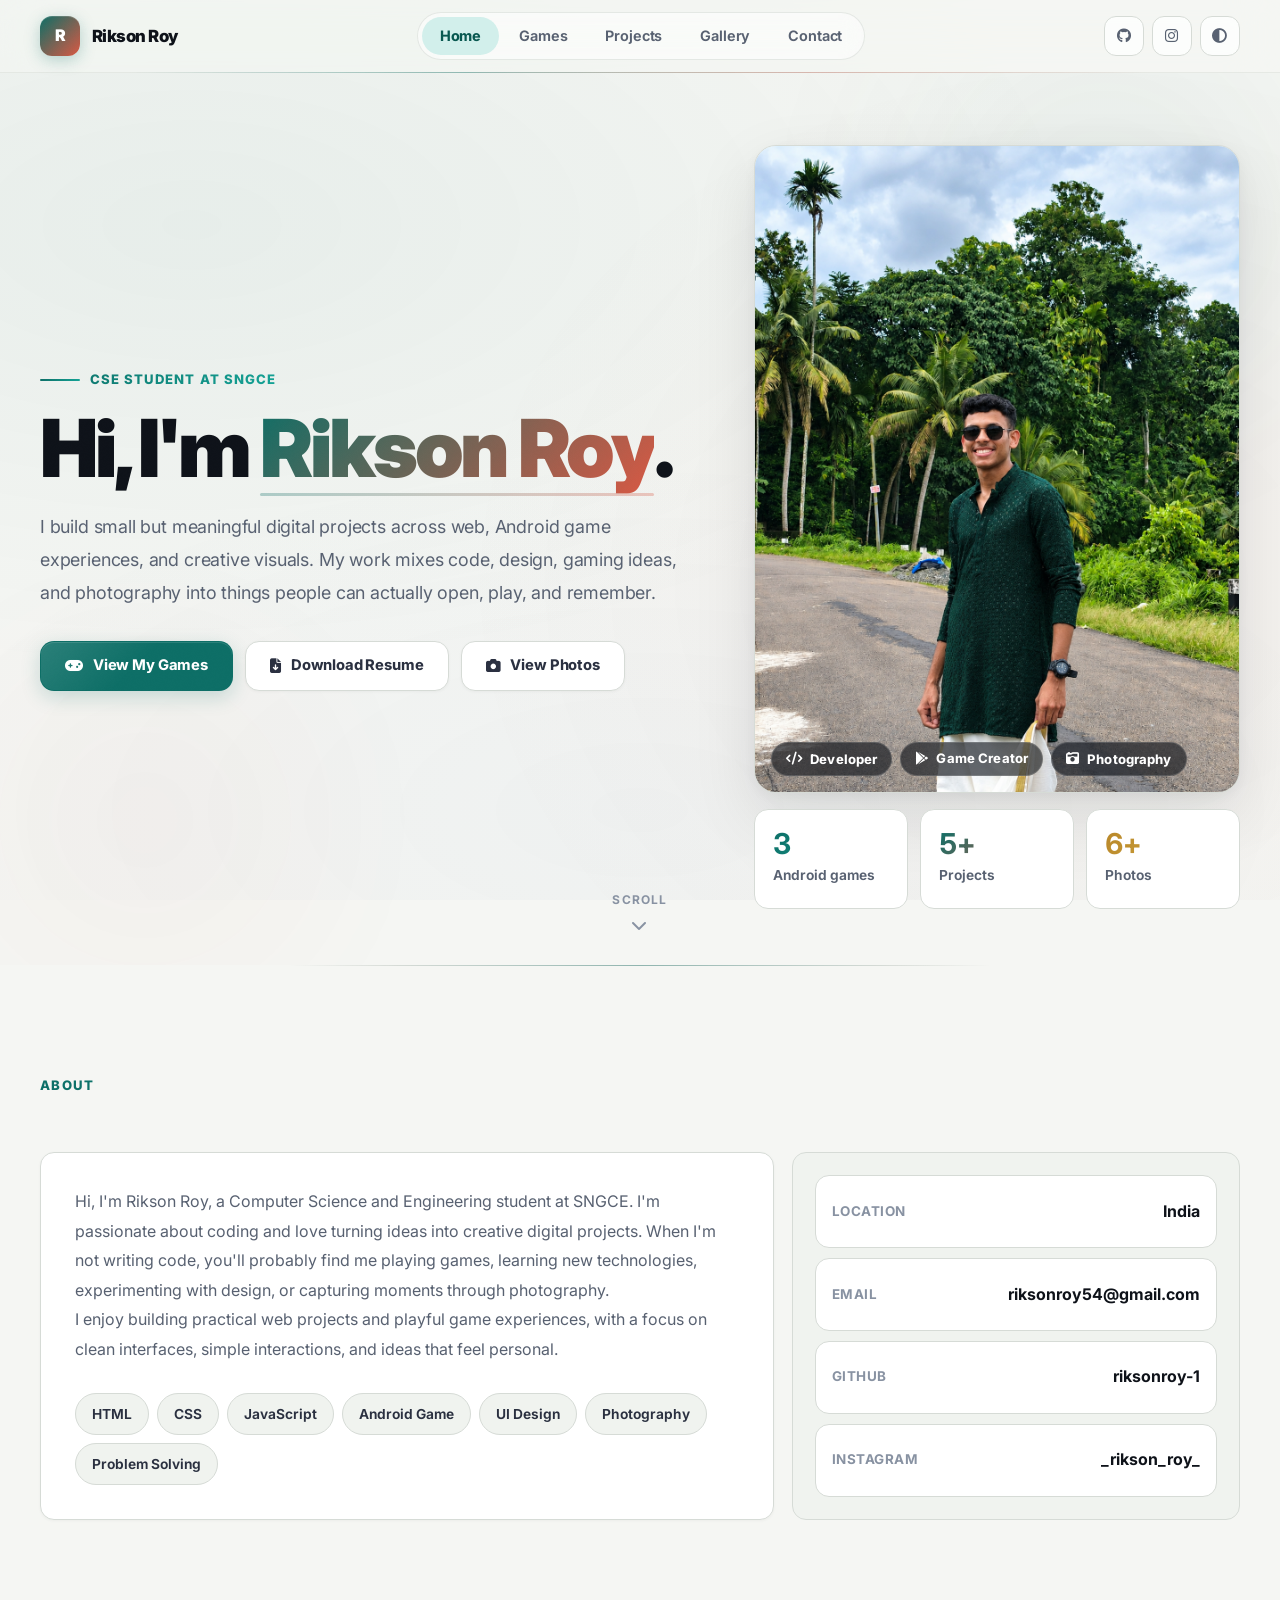
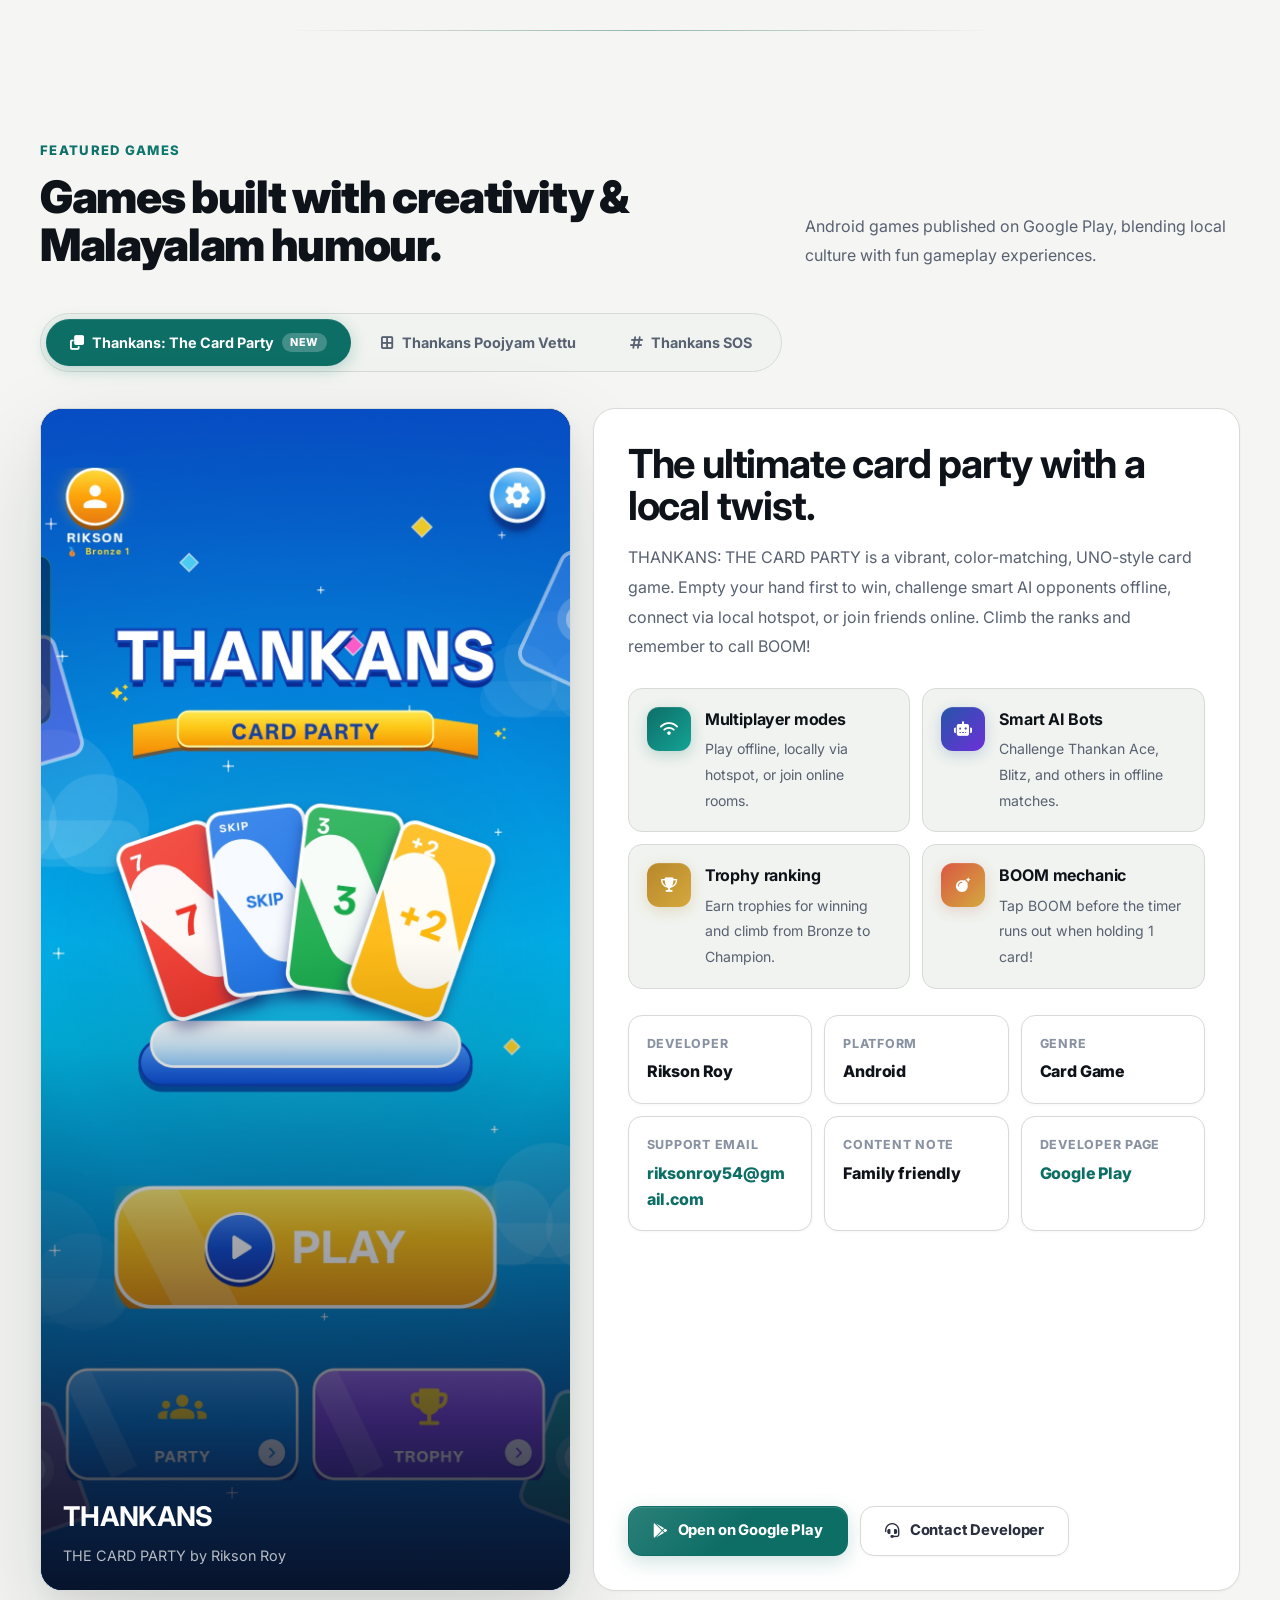
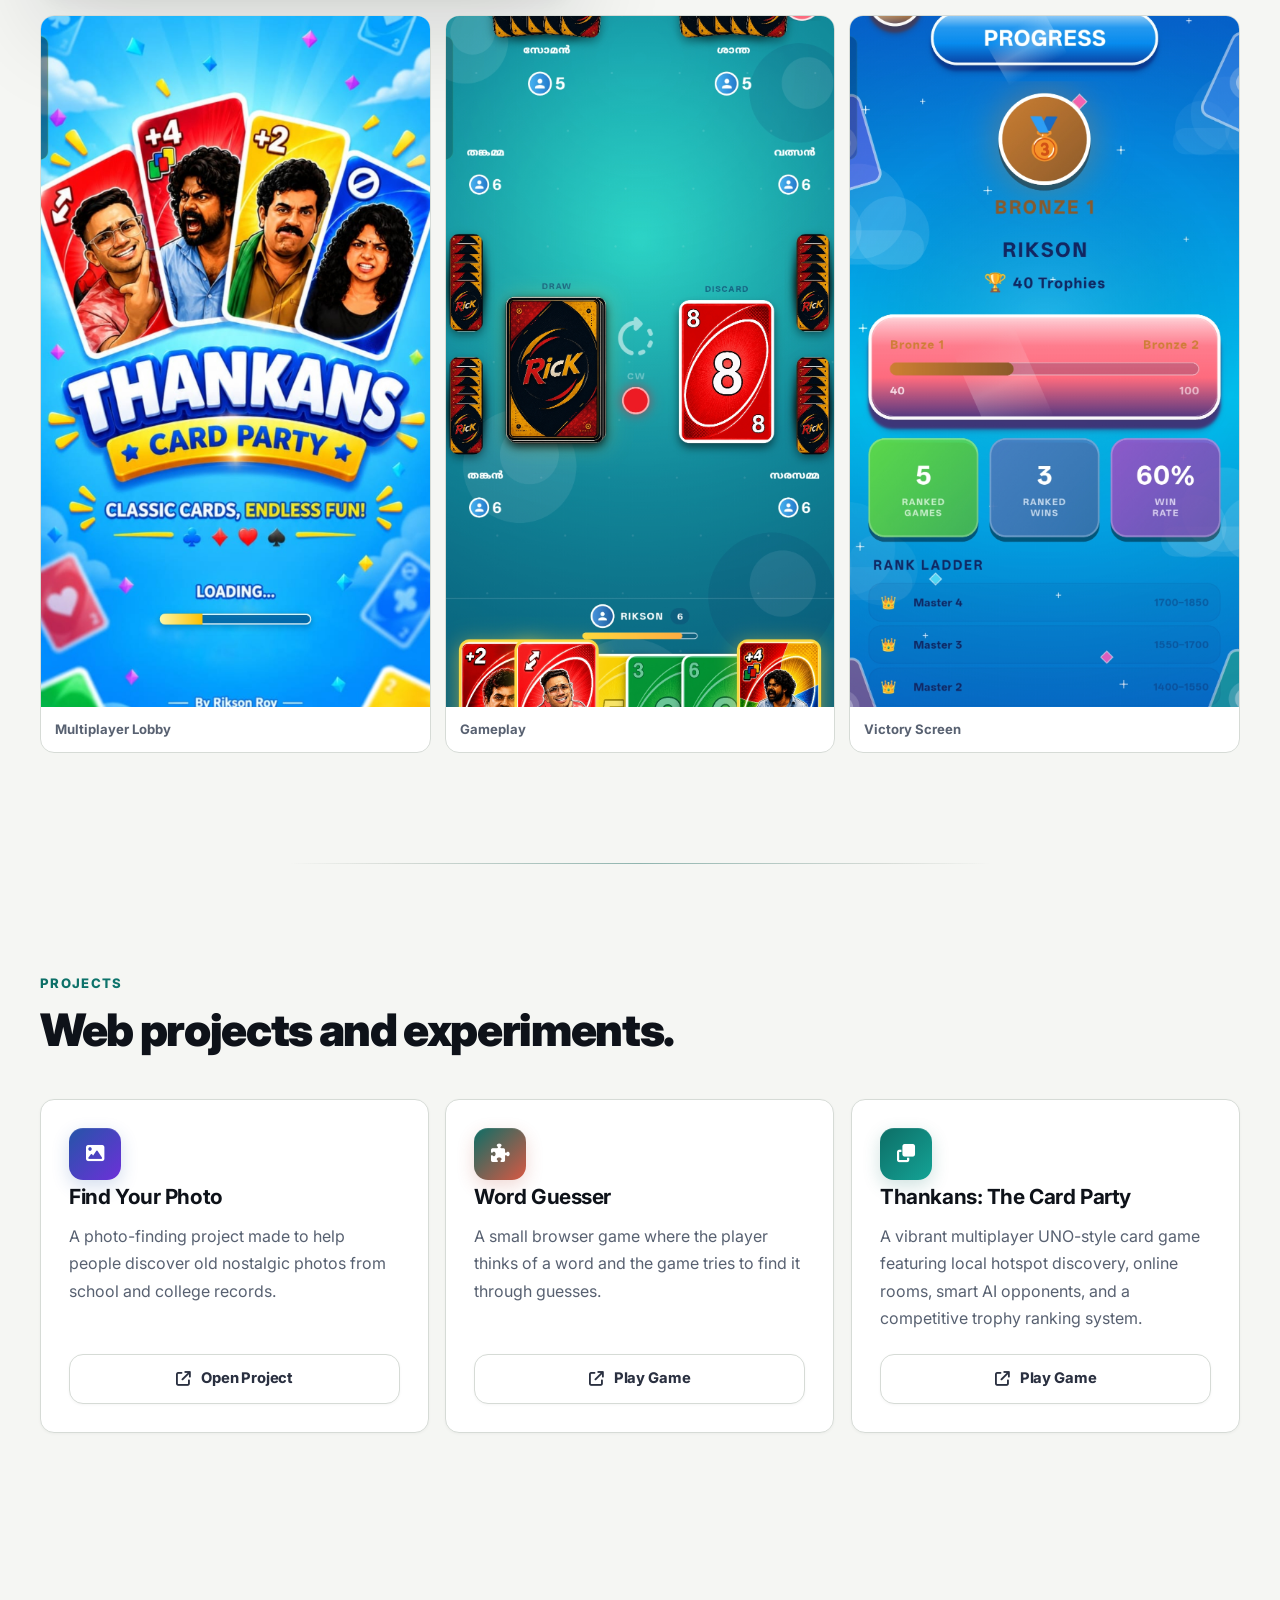
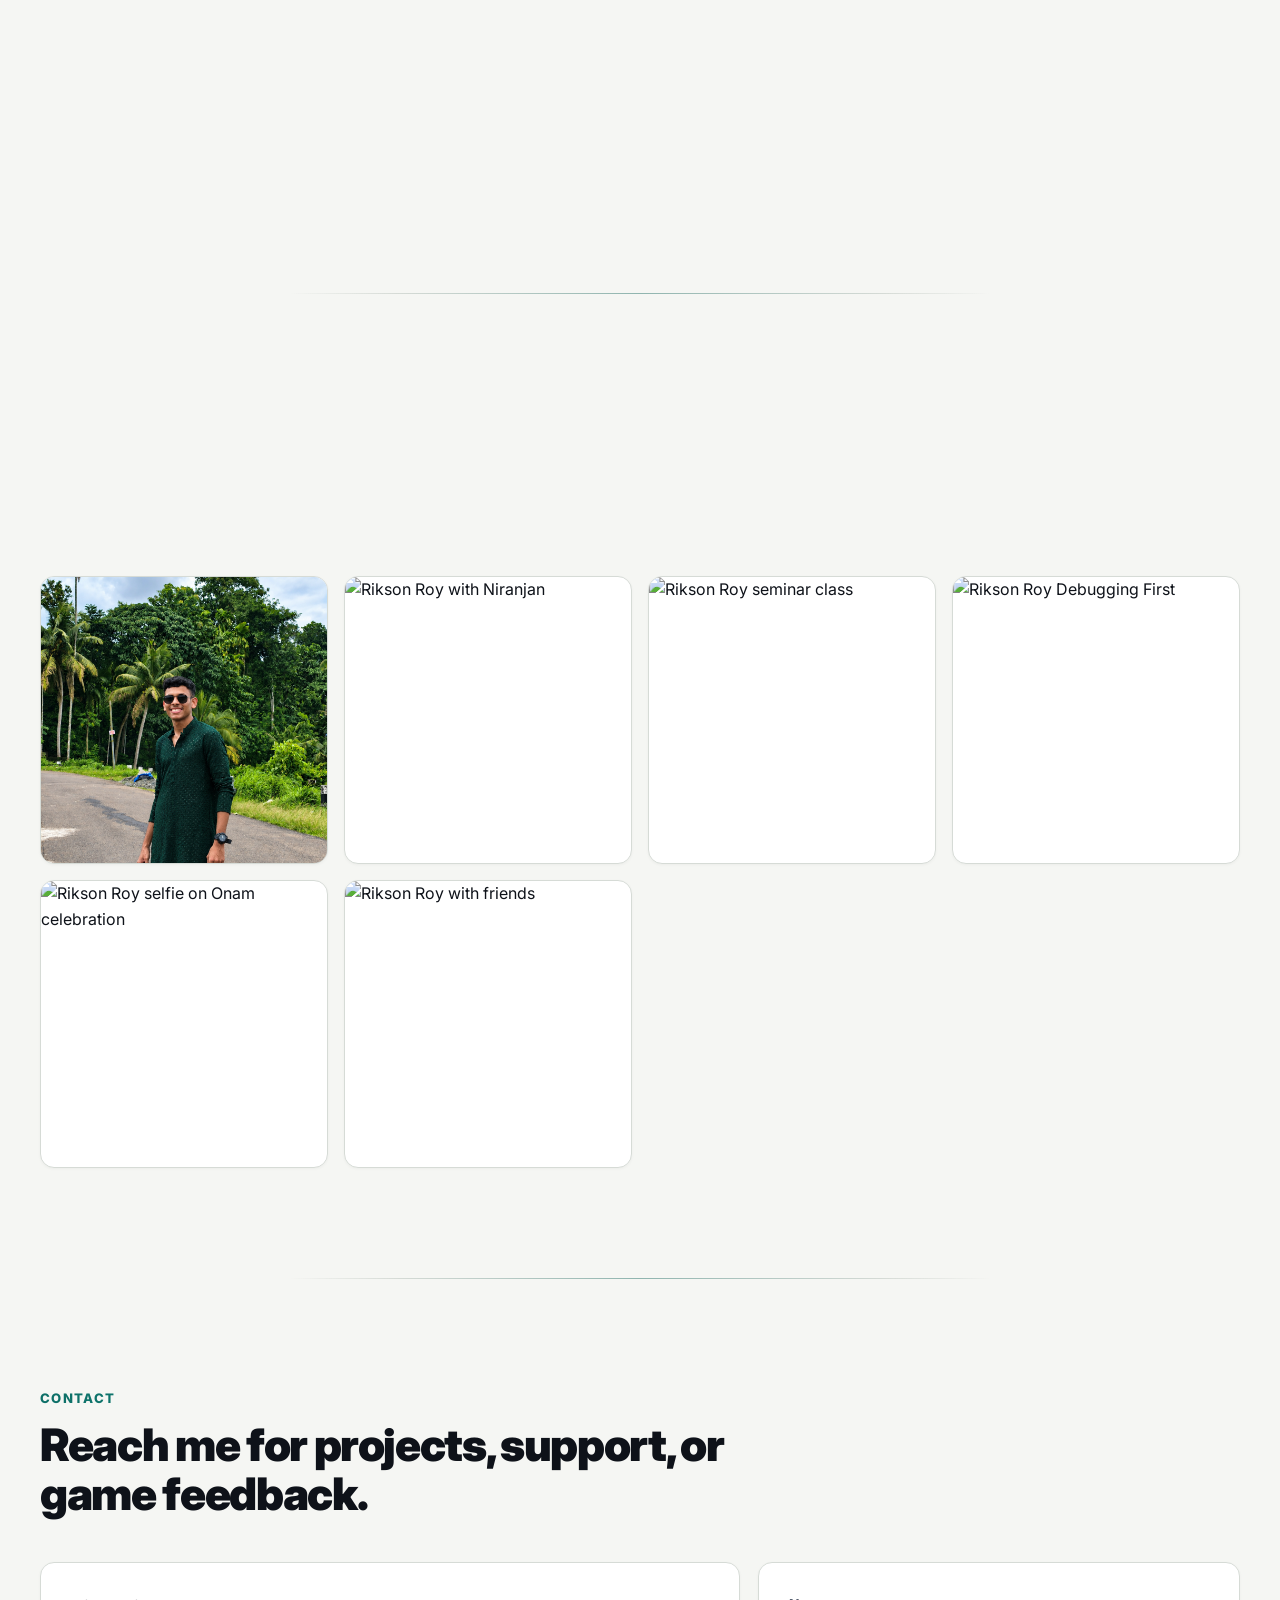
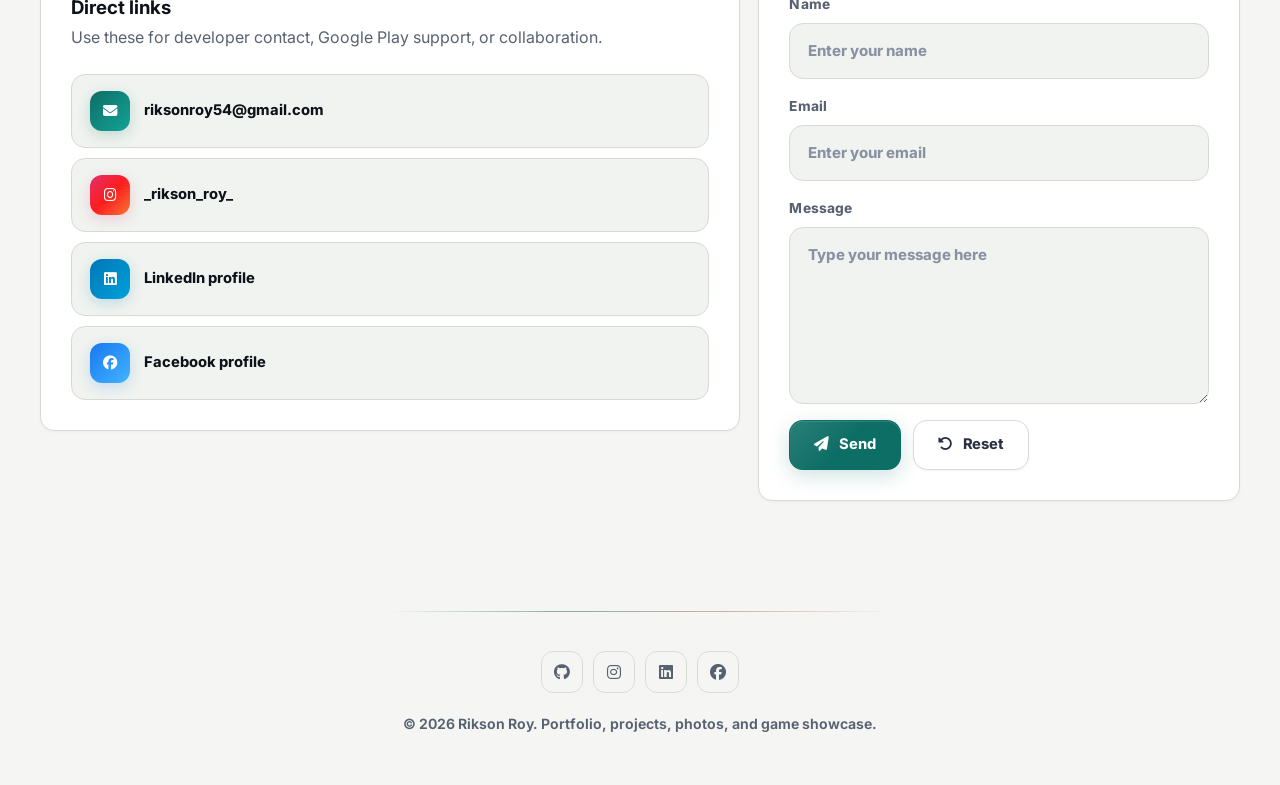
==== index.html @ 825355bd "Update index.html" ====
<!doctype html>
<html lang="en" data-theme="light">

<head>
  <meta charset="utf-8" />
  <meta name="viewport" content="width=device-width,initial-scale=1" />
  <title>Rikson Roy | CSE Student, Developer &amp; Game Creator</title>
  <meta name="description"
    content="Hi, I'm Rikson Roy, a Computer Science and Engineering student at SNGCE, developer, game creator, and photography enthusiast. Explore my projects, photos, social links, and Android games THANKANS POOJYAM VETTU, THANKANS SOS & THANKANS: THE CARD PARTY." />
  <meta name="keywords"
    content="Rikson Roy, Rikson, CSE student, SNGCE, portfolio, projects, coder, developer, web developer, photography, game developer, Android game, THANKANS POOJYAM VETTU, Poojyam Vettu, THANKANS SOS, SOS game, Malayalam humour game, Thankans The Card Party, UNO style game" />
  <meta name="author" content="Rikson Roy" />
  <link rel="canonical" href="https://riksonroy-1.github.io/Rikson_roy/" />
  <meta name="robots" content="index, follow, max-image-preview:large" />
  <meta name="theme-color" content="#101820" />

  <link rel="preconnect" href="https://cdnjs.cloudflare.com" />
  <link rel="preconnect" href="https://i.ibb.co" />
  <link rel="preconnect" href="https://fonts.googleapis.com" />
  <link rel="preconnect" href="https://fonts.gstatic.com" crossorigin />
  <link
    href="https://fonts.googleapis.com/css2?family=Inter:wght@400;500;600;700;800;900&family=JetBrains+Mono:wght@500;700&display=swap"
    rel="stylesheet" />
  <link rel="stylesheet" href="https://cdnjs.cloudflare.com/ajax/libs/font-awesome/6.5.0/css/all.min.css" />
  <link rel="icon" href="assets/rikson.png" />

  <meta property="og:type" content="profile" />
  <meta property="og:title" content="Rikson Roy Portfolio" />
  <meta property="og:description" content="CSE Student, Developer &amp; Game Creator" />
  <meta property="og:image" content="assets/rikson.png" />
  <meta property="og:image:alt" content="Profile photo of Rikson Roy" />
  <meta property="og:url" content="https://riksonroy-1.github.io/Rikson_roy/" />
  <meta name="twitter:card" content="summary_large_image" />
  <meta name="twitter:title" content="Rikson Roy Portfolio" />
  <meta name="twitter:description" content="CSE Student, Developer &amp; Game Creator" />
  <meta name="twitter:image" content="assets/rikson.png" />

  <meta name="google-site-verification" content="RRdUpbs9sd3b3C0YNsVh9OXVfetGoLlZ-_ZB2G-GhHw" />

  <script type="application/ld+json">
  {
    "@context": "https://schema.org",
    "@graph": [
      {
        "@type": "Person",
        "@id": "https://riksonroy-1.github.io/Rikson_roy/#rikson-roy",
        "name": "Rikson Roy",
        "url": "https://riksonroy-1.github.io/Rikson_roy/",
        "image": "assets/rikson.png",
        "email": "mailto:riksonroy54@gmail.com",
        "sameAs": [
          "https://github.com/riksonroy-1",
          "https://www.instagram.com/_rikson_roy_?igsh=OXQzMnViYzF4aGRl",
          "https://www.linkedin.com/in/rikson-roy-144460332",
          "https://www.facebook.com/rikson.roy.79"
        ],
        "jobTitle": "CSE Student & Developer",
        "alumniOf": {
          "@type": "CollegeOrUniversity",
          "name": "SNGCE"
        },
        "knowsAbout": [
          "HTML",
          "CSS",
          "JavaScript",
          "Android game development",
          "Web development",
          "Photography"
        ],
        "description": "Computer Science and Engineering student passionate about coding, gaming, photography, and building creative digital projects."
      },
      {
        "@type": "WebSite",
        "@id": "https://riksonroy-1.github.io/Rikson_roy/#website",
        "name": "Rikson Roy Portfolio",
        "url": "https://riksonroy-1.github.io/Rikson_roy/",
        "publisher": {
          "@id": "https://riksonroy-1.github.io/Rikson_roy/#rikson-roy"	
        },
        "image": "assets/rikson.png"
      },
      {
        "@type": "VideoGame",
        "@id": "https://riksonroy-1.github.io/Rikson_roy/#thankans-poojyam-vettu",
        "name": "THANKANS POOJYAM VETTU",
        "alternateName": "Poojyam Vettu",
        "creator": {
          "@id": "https://riksonroy-1.github.io/Rikson_roy/#rikson-roy"
        },
        "publisher": {
          "@id": "https://riksonroy-1.github.io/Rikson_roy/#rikson-roy"
        },
        "applicationCategory": "GameApplication",
        "gamePlatform": [
          "Android",
          "Web Browser"
        ],
        "operatingSystem": "Android",
        "url": "https://play.google.com/store/apps/details?id=com.rick.thankanspoojyamvettu",
        "description": "THANKANS POOJYAM VETTU is a Dots and Boxes inspired game by Rikson Roy with offline play, online rooms, progress, themes, settings, and a playful local game identity."
      },
      {
        "@type": "VideoGame",
        "@id": "https://riksonroy-1.github.io/Rikson_roy/#thankans-sos",
        "name": "THANKANS SOS",
        "creator": {
          "@id": "https://riksonroy-1.github.io/Rikson_roy/#rikson-roy"
        },
        "publisher": {
          "@id": "https://riksonroy-1.github.io/Rikson_roy/#rikson-roy"
        },
        "applicationCategory": "GameApplication",
        "gamePlatform": ["Android"],
        "operatingSystem": "Android",
        "url": "https://play.google.com/store/apps/details?id=com.rick.thankanssos",
        "description": "THANKANS SOS is an SOS board game by Rikson Roy with Malayalam humour, featuring the playful Thankans character and fun local comedy."
      },
      {
        "@type": "VideoGame",
        "@id": "https://riksonroy-1.github.io/Rikson_roy/#thankans-card-party",
        "name": "THANKANS: THE CARD PARTY",
        "creator": {
          "@id": "https://riksonroy-1.github.io/Rikson_roy/#rikson-roy"
        },
        "publisher": {
          "@id": "https://riksonroy-1.github.io/Rikson_roy/#rikson-roy"
        },
        "applicationCategory": "GameApplication",
        "gamePlatform": ["Android"],
        "operatingSystem": "Android",
        "url": "https://play.google.com/store/apps/details?id=com.rick.thankanscardparty",
        "description": "THANKANS: THE CARD PARTY is a vibrant multiplayer UNO-style card game by Rikson Roy featuring local hotspot play, online rooms, AI bots, and a ranked trophy system."
      },
      {
        "@type": "ImageGallery",
        "@id": "https://riksonroy-1.github.io/Rikson_roy/#gallery",
        "name": "Rikson Roy Photos",
        "about": {
          "@id": "https://riksonroy-1.github.io/Rikson_roy/#rikson-roy"
        },
        "image": [
          "assets/rikson.png",
          "https://i.ibb.co/s961vKQn/rikson-and-niranjan.jpg",
          "https://i.ibb.co/V0vtZ3pJ/Seminar-by-Rikson-Roy.jpg",
          "https://i.ibb.co/yF9w3YWd/Debugging-First.jpg",
          "https://i.ibb.co/F4qhVgny/IMG20250827093634.jpg",
          "https://i.ibb.co/hFLy4fCv/IMG20250116004633.jpg"
        ]
      }
    ]
  }
  </script>

  <style>
    :root {
      --bg: #f5f6f3;
      --bg-deep: #eceee9;
      --ink: #0e1219;
      --ink-soft: #2a3040;
      --muted: #586171;
      --muted-soft: #8892a2;
      --line: #d6dbd6;
      --line-soft: #e8ece8;
      --panel: #ffffff;
      --panel-strong: #f0f3ef;
      --accent: #0d6e66;
      --accent-strong: #085850;
      --accent-light: #14a396;
      --accent-soft: #d2efeb;
      --accent-glow: rgba(13, 110, 102, 0.15);
      --gold: #b8872a;
      --gold-light: #d4a93e;
      --coral: #b5412f;
      --coral-light: #d95843;
      --blue: #2555a8;
      --blue-light: #4a7fd6;
      --purple: #6d30d9;
      --gradient-primary: linear-gradient(135deg, #0d6e66 0%, #14a396 100%);
      --gradient-warm: linear-gradient(135deg, #0d6e66 0%, #d95843 100%);
      --gradient-cool: linear-gradient(135deg, #2555a8 0%, #6d30d9 100%);
      --gradient-gold: linear-gradient(135deg, #b8872a 0%, #d4a93e 100%);
      --gradient-sunrise: linear-gradient(135deg, #d95843 0%, #d4a93e 100%);
      --shadow-xs: 0 1px 3px rgba(14, 18, 25, 0.04);
      --shadow-sm: 0 4px 12px rgba(14, 18, 25, 0.05);
      --shadow: 0 12px 40px rgba(14, 18, 25, 0.07), 0 2px 8px rgba(14, 18, 25, 0.04);
      --shadow-lg: 0 24px 64px rgba(14, 18, 25, 0.1), 0 4px 16px rgba(14, 18, 25, 0.05);
      --shadow-xl: 0 40px 100px rgba(14, 18, 25, 0.14), 0 8px 24px rgba(14, 18, 25, 0.06);
      --shadow-glow: 0 8px 40px rgba(13, 110, 102, 0.18);
      --radius: 14px;
      --radius-lg: 22px;
      --radius-xl: 32px;
      --max: 1200px;
      --ease: cubic-bezier(0.4, 0, 0.2, 1);
      --ease-spring: cubic-bezier(0.16, 1, 0.3, 1);
      --ease-out: cubic-bezier(0, 0, 0.2, 1);
      --ease-bounce: cubic-bezier(0.34, 1.56, 0.64, 1);
      color-scheme: light;
      font-family: 'Inter', ui-sans-serif, system-ui, -apple-system, "Segoe UI", Roboto, Arial, sans-serif;
    }

    [data-theme="dark"] {
      --bg: #08090d;
      --bg-deep: #0d0f14;
      --ink: #eef1f0;
      --ink-soft: #c8cfd6;
      --muted: #7d8a96;
      --muted-soft: #515c6a;
      --line: #191e26;
      --line-soft: #12161c;
      --panel: #0f1318;
      --panel-strong: #151a22;
      --accent: #2fc4b2;
      --accent-strong: #4edace;
      --accent-light: #68e8dc;
      --accent-soft: #0c221f;
      --accent-glow: rgba(47, 196, 178, 0.12);
      --gold: #dba23e;
      --gold-light: #eabb5a;
      --coral: #e06250;
      --coral-light: #f07e6e;
      --blue: #6a9bef;
      --blue-light: #8db5ff;
      --purple: #9d72f5;
      --gradient-primary: linear-gradient(135deg, #2fc4b2 0%, #68e8dc 100%);
      --gradient-warm: linear-gradient(135deg, #2fc4b2 0%, #f07e6e 100%);
      --gradient-cool: linear-gradient(135deg, #6a9bef 0%, #9d72f5 100%);
      --gradient-gold: linear-gradient(135deg, #dba23e 0%, #eabb5a 100%);
      --gradient-sunrise: linear-gradient(135deg, #f07e6e 0%, #eabb5a 100%);
      --shadow-xs: 0 1px 3px rgba(0, 0, 0, 0.15);
      --shadow-sm: 0 4px 12px rgba(0, 0, 0, 0.2);
      --shadow: 0 12px 40px rgba(0, 0, 0, 0.28), 0 2px 8px rgba(0, 0, 0, 0.15);
      --shadow-lg: 0 24px 64px rgba(0, 0, 0, 0.36), 0 4px 16px rgba(0, 0, 0, 0.2);
      --shadow-xl: 0 40px 100px rgba(0, 0, 0, 0.44), 0 8px 24px rgba(0, 0, 0, 0.22);
      --shadow-glow: 0 8px 40px rgba(47, 196, 178, 0.14);
      color-scheme: dark;
    }

    *,
    *::before,
    *::after {
      box-sizing: border-box;
      margin: 0;
      padding: 0;
    }

    ::selection {
      background: color-mix(in srgb, var(--accent) 24%, transparent);
      color: var(--ink);
    }

    ::-webkit-scrollbar {
      width: 6px;
    }

    ::-webkit-scrollbar-track {
      background: transparent;
    }

    ::-webkit-scrollbar-thumb {
      background: color-mix(in srgb, var(--accent) 35%, var(--line));
      border-radius: 99px;
    }

    ::-webkit-scrollbar-thumb:hover {
      background: var(--accent);
    }

    html {
      scroll-behavior: smooth;
      scrollbar-color: color-mix(in srgb, var(--accent) 35%, var(--line)) transparent;
      scrollbar-width: thin;
    }

    body {
      min-height: 100vh;
      color: var(--ink);
      background: var(--bg);
      -webkit-font-smoothing: antialiased;
      text-rendering: optimizeLegibility;
      line-height: 1.6;
      overflow-x: hidden;
    }

    body.no-scroll {
      overflow: hidden;
    }

    a {
      color: inherit;
      text-decoration: none;
    }

    img {
      display: block;
      max-width: 100%;
    }

    button,
    input,
    textarea {
      font: inherit;
    }

    h1,
    h2,
    h3,
    p {
      margin-top: 0;
    }

    body::after {
      content: "";
      position: fixed;
      inset: 0;
      z-index: 9999;
      pointer-events: none;
      opacity: 0.018;
      mix-blend-mode: overlay;
      background-image: url("data:image/svg+xml,%3Csvg viewBox='0 0 256 256' xmlns='http://www.w3.org/2000/svg'%3E%3Cfilter id='n'%3E%3CfeTurbulence type='fractalNoise' baseFrequency='0.85' numOctaves='4' stitchTiles='stitch'/%3E%3C/filter%3E%3Crect width='100%25' height='100%25' filter='url(%23n)'/%3E%3C/svg%3E");
      background-repeat: repeat;
      background-size: 200px 200px;
    }

    [data-theme="dark"] body::after {
      opacity: 0.035;
    }

    body::before {
      content: "";
      position: fixed;
      inset: 0;
      z-index: -1;
      pointer-events: none;
      background:
        radial-gradient(ellipse 70% 50% at 15% 25%, rgba(13, 110, 102, 0.06), transparent),
        radial-gradient(ellipse 50% 60% at 85% 65%, rgba(181, 65, 47, 0.04), transparent),
        radial-gradient(ellipse 60% 40% at 50% 90%, rgba(37, 85, 168, 0.03), transparent);
      animation: meshDrift 25s ease-in-out infinite alternate;
    }

    [data-theme="dark"] body::before {
      background:
        radial-gradient(ellipse 70% 50% at 15% 25%, rgba(47, 196, 178, 0.04), transparent),
        radial-gradient(ellipse 50% 60% at 85% 65%, rgba(224, 98, 80, 0.03), transparent),
        radial-gradient(ellipse 60% 40% at 50% 90%, rgba(106, 155, 239, 0.02), transparent);
    }

    @keyframes meshDrift {
      0% {
        transform: translate(0, 0) scale(1);
      }

      100% {
        transform: translate(-40px, 30px) scale(1.12);
      }
    }

    .scroll-progress {
      position: fixed;
      top: 0;
      left: 0;
      z-index: 60;
      width: 0%;
      height: 3px;
      background: var(--gradient-warm);
      border-radius: 0 99px 99px 0;
      transition: width 60ms linear;
      box-shadow: 0 0 12px var(--accent-glow);
    }

    .container {
      width: min(100% - 40px, var(--max));
      margin-inline: auto;
    }

    .site-header {
      position: sticky;
      top: 0;
      z-index: 50;
      background: color-mix(in srgb, var(--bg) 65%, transparent);
      border-bottom: 1px solid color-mix(in srgb, var(--line) 50%, transparent);
      backdrop-filter: blur(24px) saturate(1.8);
      -webkit-backdrop-filter: blur(24px) saturate(1.8);
    }

    .site-header::after {
      content: "";
      position: absolute;
      bottom: -1px;
      left: 10%;
      right: 10%;
      height: 1px;
      background: linear-gradient(90deg, transparent, color-mix(in srgb, var(--accent) 40%, transparent), color-mix(in srgb, var(--coral) 30%, transparent), transparent);
    }

    .nav-row {
      min-height: 72px;
      display: flex;
      align-items: center;
      justify-content: space-between;
      gap: 18px;
    }

    .brand {
      display: inline-flex;
      align-items: center;
      gap: 12px;
      font-weight: 850;
      color: var(--ink);
      white-space: nowrap;
      letter-spacing: -0.03em;
      font-size: 1.05rem;
    }

    .brand-mark {
      width: 40px;
      height: 40px;
      display: grid;
      place-items: center;
      color: #fff;
      background: var(--gradient-warm);
      border-radius: 12px;
      font-weight: 900;
      font-size: 1rem;
      box-shadow: 0 4px 16px rgba(13, 110, 102, 0.28), inset 0 1px 0 rgba(255, 255, 255, 0.15);
      animation: brandGlow 4s ease-in-out infinite;
    }

    @keyframes brandGlow {

      0%,
      100% {
        box-shadow: 0 4px 16px rgba(13, 110, 102, 0.28), inset 0 1px 0 rgba(255, 255, 255, 0.15);
      }

      50% {
        box-shadow: 0 4px 28px rgba(13, 110, 102, 0.45), 0 0 0 5px rgba(13, 110, 102, 0.06), inset 0 1px 0 rgba(255, 255, 255, 0.15);
      }
    }

    .main-nav {
      display: flex;
      align-items: center;
      justify-content: center;
      gap: 2px;
      padding: 4px;
      border: 1px solid color-mix(in srgb, var(--line) 60%, transparent);
      background: color-mix(in srgb, var(--panel) 50%, transparent);
      backdrop-filter: blur(12px);
      border-radius: 999px;
    }

    .main-nav a {
      display: inline-flex;
      align-items: center;
      min-height: 38px;
      padding: 0 18px;
      border-radius: 999px;
      color: var(--muted);
      font-size: 0.9rem;
      font-weight: 650;
      letter-spacing: -0.01em;
      position: relative;
      transition: color 280ms var(--ease), background 280ms var(--ease);
    }

    .main-nav a::after {
      content: "";
      position: absolute;
      bottom: 7px;
      left: 50%;
      width: 0;
      height: 2px;
      background: var(--gradient-primary);
      border-radius: 99px;
      transform: translateX(-50%);
      transition: width 280ms var(--ease-spring);
    }

    .main-nav a:hover {
      color: var(--accent);
    }

    .main-nav a:hover::after {
      width: 18px;
    }

    .main-nav a.active {
      color: var(--accent-strong);
      background: var(--accent-soft);
      font-weight: 750;
    }

    .main-nav a.active::after {
      width: 0;
    }

    .nav-actions {
      display: flex;
      align-items: center;
      gap: 8px;
    }

    .icon-button,
    .social-button {
      width: 40px;
      height: 40px;
      display: inline-grid;
      place-items: center;
      border: 1px solid var(--line);
      border-radius: 12px;
      color: var(--muted);
      background: color-mix(in srgb, var(--panel) 70%, transparent);
      cursor: pointer;
      font-size: 0.92rem;
      transition: transform 280ms var(--ease-spring), border-color 280ms var(--ease), color 280ms var(--ease), box-shadow 280ms var(--ease), background 280ms var(--ease);
    }

    .icon-button:hover,
    .social-button:hover {
      transform: translateY(-2px);
      color: var(--accent);
      border-color: color-mix(in srgb, var(--accent) 40%, var(--line));
      box-shadow: var(--shadow-sm), 0 0 0 3px var(--accent-glow);
      background: var(--accent-soft);
    }

    .mobile-menu-button {
      display: none;
    }

    .hero {
      min-height: calc(100dvh - 72px);
      display: grid;
      align-items: center;
      padding: 72px 0 56px;
      position: relative;
      overflow: hidden;
    }

    .hero::before,
    .hero::after {
      content: "";
      position: absolute;
      border-radius: 50%;
      filter: blur(100px);
      opacity: 0.3;
      pointer-events: none;
      animation: orbFloat 16s ease-in-out infinite;
    }

    .hero::before {
      width: 550px;
      height: 550px;
      top: -140px;
      right: -100px;
      background: radial-gradient(circle, rgba(13, 110, 102, 0.3), transparent 70%);
    }

    .hero::after {
      width: 450px;
      height: 450px;
      bottom: -80px;
      left: -80px;
      background: radial-gradient(circle, rgba(181, 65, 47, 0.2), transparent 70%);
      animation-delay: -8s;
    }

    @keyframes orbFloat {

      0%,
      100% {
        transform: translate(0, 0) scale(1);
      }

      33% {
        transform: translate(35px, -30px) scale(1.06);
      }

      66% {
        transform: translate(-25px, 25px) scale(0.94);
      }
    }

    [data-theme="dark"] .hero::before {
      opacity: 0.15;
    }

    [data-theme="dark"] .hero::after {
      opacity: 0.1;
    }

    .hero-grid {
      display: grid;
      grid-template-columns: minmax(0, 1.15fr) minmax(320px, 0.85fr);
      gap: 56px;
      align-items: center;
      position: relative;
      z-index: 1;
    }

    .hero-copy-wrap .eyebrow {
      animation: heroFadeUp 0.8s var(--ease-spring) both;
      animation-delay: 0.15s;
    }

    .hero-copy-wrap .hero-title {
      animation: heroFadeUp 0.9s var(--ease-spring) both;
      animation-delay: 0.25s;
    }

    .hero-copy-wrap .hero-copy {
      animation: heroFadeUp 0.9s var(--ease-spring) both;
      animation-delay: 0.4s;
    }

    .hero-copy-wrap .hero-actions {
      animation: heroFadeUp 0.9s var(--ease-spring) both;
      animation-delay: 0.55s;
    }

    .hero-visual {
      animation: heroVisualIn 1.1s var(--ease-spring) both;
      animation-delay: 0.3s;
    }

    @keyframes heroFadeUp {
      from {
        opacity: 0;
        transform: translateY(28px);
        filter: blur(6px);
      }

      to {
        opacity: 1;
        transform: translateY(0);
        filter: blur(0);
      }
    }

    @keyframes heroVisualIn {
      from {
        opacity: 0;
        transform: translateY(36px) scale(0.97);
        filter: blur(4px);
      }

      to {
        opacity: 1;
        transform: translateY(0) scale(1);
        filter: blur(0);
      }
    }

    .eyebrow {
      display: inline-flex;
      align-items: center;
      gap: 10px;
      margin: 0 0 20px;
      font-weight: 800;
      font-size: 0.82rem;
      letter-spacing: 0.08em;
      text-transform: uppercase;
      background: var(--gradient-primary);
      -webkit-background-clip: text;
      -webkit-text-fill-color: transparent;
      background-clip: text;
    }

    .eyebrow::before {
      content: "";
      width: 40px;
      height: 2px;
      background: var(--gradient-primary);
      border-radius: 99px;
      flex-shrink: 0;
    }

    .hero-title {
      max-width: 760px;
      margin-bottom: 24px;
      font-size: 5rem;
      line-height: 0.94;
      font-weight: 900;
      letter-spacing: -0.04em;
    }

    .hero-title span {
      background: var(--gradient-warm);
      -webkit-background-clip: text;
      -webkit-text-fill-color: transparent;
      background-clip: text;
      position: relative;
    }

    .hero-title span::after {
      content: "";
      position: absolute;
      bottom: 0;
      left: 0;
      right: 0;
      height: 3px;
      background: var(--gradient-warm);
      border-radius: 99px;
      opacity: 0.3;
    }

    .hero-copy {
      max-width: 660px;
      margin-bottom: 32px;
      color: var(--muted);
      font-size: 1.12rem;
      line-height: 1.85;
      letter-spacing: -0.01em;
    }

    .hero-actions,
    .button-row {
      display: flex;
      flex-wrap: wrap;
      align-items: center;
      gap: 12px;
    }

    .scroll-indicator {
      position: absolute;
      bottom: 32px;
      left: 50%;
      transform: translateX(-50%);
      z-index: 2;
      display: flex;
      flex-direction: column;
      align-items: center;
      gap: 8px;
      color: var(--muted-soft);
      font-size: 0.75rem;
      font-weight: 700;
      letter-spacing: 0.1em;
      text-transform: uppercase;
      text-decoration: none;
      opacity: 0;
      animation: scrollIndicatorIn 0.6s var(--ease) 1.2s both;
    }

    .scroll-indicator i {
      font-size: 1rem;
      animation: scrollBounce 2s var(--ease) infinite;
    }

    @keyframes scrollIndicatorIn {
      from {
        opacity: 0;
        transform: translateX(-50%) translateY(10px);
      }

      to {
        opacity: 1;
        transform: translateX(-50%) translateY(0);
      }
    }

    @keyframes scrollBounce {

      0%,
      100% {
        transform: translateY(0);
      }

      50% {
        transform: translateY(6px);
      }
    }

    .btn {
      display: inline-flex;
      align-items: center;
      justify-content: center;
      gap: 10px;
      min-height: 50px;
      padding: 0 24px;
      border: 1px solid transparent;
      border-radius: var(--radius);
      font-weight: 750;
      font-size: 0.92rem;
      letter-spacing: -0.01em;
      cursor: pointer;
      position: relative;
      overflow: hidden;
      transition: transform 280ms var(--ease-spring), box-shadow 280ms var(--ease), background 280ms var(--ease), border-color 280ms var(--ease), color 280ms var(--ease);
    }

    .btn:hover {
      transform: translateY(-2px);
    }

    .btn:active {
      transform: translateY(0) scale(0.98);
      transition-duration: 80ms;
    }

    .btn-primary {
      color: #ffffff;
      background: var(--accent);
      box-shadow: 0 6px 20px rgba(13, 110, 102, 0.2), inset 0 1px 0 rgba(255, 255, 255, 0.12);
    }

    .btn-primary::before {
      content: "";
      position: absolute;
      inset: 0;
      background: linear-gradient(135deg, rgba(255, 255, 255, 0.12), transparent 50%);
      pointer-events: none;
    }

    .btn-primary:hover {
      background: var(--accent-strong);
      box-shadow: 0 10px 32px rgba(13, 110, 102, 0.3), inset 0 1px 0 rgba(255, 255, 255, 0.12);
    }

    .btn-ghost {
      color: var(--ink-soft);
      background: var(--panel);
      border-color: var(--line);
      box-shadow: var(--shadow-xs);
    }

    .btn-ghost:hover {
      border-color: color-mix(in srgb, var(--accent) 45%, var(--line));
      color: var(--accent);
      box-shadow: var(--shadow-sm), 0 0 0 3px var(--accent-glow);
    }

    .hero-visual {
      position: relative;
      display: grid;
      gap: 16px;
    }

    .portrait-wrap {
      position: relative;
      overflow: hidden;
      min-height: 520px;
      border: 1px solid var(--line);
      border-radius: var(--radius-lg);
      background: var(--panel-strong);
      box-shadow: var(--shadow-lg);
      transition: box-shadow 500ms var(--ease);
    }

    .portrait-wrap::before {
      content: "";
      position: absolute;
      inset: -1px;
      border-radius: var(--radius-lg);
      padding: 1.5px;
      background: linear-gradient(160deg, var(--accent-light), transparent 35%, transparent 65%, var(--coral-light));
      -webkit-mask: linear-gradient(#fff 0 0) content-box, linear-gradient(#fff 0 0);
      mask: linear-gradient(#fff 0 0) content-box, linear-gradient(#fff 0 0);
      -webkit-mask-composite: xor;
      mask-composite: exclude;
      pointer-events: none;
      opacity: 0;
      transition: opacity 500ms var(--ease);
    }

    .portrait-wrap:hover::before {
      opacity: 1;
    }

    .portrait-wrap:hover {
      box-shadow: var(--shadow-xl);
    }

    .portrait-wrap img {
      width: 100%;
      height: 100%;
      min-height: 520px;
      object-fit: cover;
      transition: transform 800ms var(--ease);
    }

    .portrait-wrap:hover img {
      transform: scale(1.04);
    }

    .portrait-caption {
      position: absolute;
      left: 16px;
      right: 16px;
      bottom: 16px;
      display: flex;
      flex-wrap: wrap;
      gap: 8px;
    }

    .tag {
      display: inline-flex;
      align-items: center;
      gap: 8px;
      min-height: 34px;
      padding: 0 14px;
      border: 1px solid rgba(255, 255, 255, 0.15);
      border-radius: 999px;
      color: #fff;
      background: rgba(8, 12, 20, 0.6);
      backdrop-filter: blur(20px) saturate(1.5);
      -webkit-backdrop-filter: blur(20px) saturate(1.5);
      font-weight: 750;
      font-size: 0.82rem;
      letter-spacing: 0.01em;
      transition: background 280ms var(--ease), border-color 280ms var(--ease), transform 280ms var(--ease-spring);
    }

    .tag:hover {
      background: rgba(8, 12, 20, 0.78);
      border-color: rgba(255, 255, 255, 0.28);
      transform: translateY(-2px);
    }

    .quick-stats {
      display: grid;
      grid-template-columns: repeat(3, 1fr);
      gap: 12px;
    }

    .stat-card {
      padding: 20px 18px;
      border: 1px solid var(--line);
      border-radius: var(--radius);
      background: var(--panel);
      position: relative;
      overflow: hidden;
      cursor: default;
      transition: transform 300ms var(--ease-spring), box-shadow 300ms var(--ease), border-color 300ms var(--ease);
    }

    .stat-card::before {
      content: "";
      position: absolute;
      top: 0;
      left: 0;
      right: 0;
      height: 3px;
      background: var(--gradient-primary);
      transform: scaleX(0);
      transform-origin: left;
      transition: transform 400ms var(--ease-spring);
    }

    .stat-card:hover {
      transform: translateY(-4px);
      box-shadow: var(--shadow);
      border-color: color-mix(in srgb, var(--accent) 30%, var(--line));
    }

    .stat-card:hover::before {
      transform: scaleX(1);
    }

    .stat-card:nth-child(2)::before {
      background: var(--gradient-warm);
    }

    .stat-card:nth-child(3)::before {
      background: var(--gradient-gold);
    }

    .stat-card strong {
      display: block;
      margin-bottom: 4px;
      font-size: 1.8rem;
      line-height: 1;
      letter-spacing: -0.03em;
      font-variant-numeric: tabular-nums;
      background: var(--gradient-primary);
      -webkit-background-clip: text;
      -webkit-text-fill-color: transparent;
      background-clip: text;
    }

    .stat-card:nth-child(2) strong {
      background: var(--gradient-warm);
      -webkit-background-clip: text;
      background-clip: text;
    }

    .stat-card:nth-child(3) strong {
      background: var(--gradient-gold);
      -webkit-background-clip: text;
      background-clip: text;
    }

    .stat-card span {
      color: var(--muted);
      font-weight: 650;
      font-size: 0.86rem;
    }

    .section {
      padding: 110px 0;
      position: relative;
    }

    .section::before {
      content: "";
      position: absolute;
      top: 0;
      left: 50%;
      transform: translateX(-50%);
      width: min(90%, 700px);
      height: 1px;
      background: linear-gradient(90deg, transparent, var(--line) 15%, color-mix(in srgb, var(--accent) 35%, var(--line)) 50%, var(--line) 85%, transparent);
    }

    .section-head {
      display: grid;
      grid-template-columns: minmax(0, 0.75fr) minmax(280px, 0.45fr);
      gap: 40px;
      align-items: end;
      margin-bottom: 44px;
    }

    .section-kicker {
      margin-bottom: 12px;
      font-weight: 800;
      font-size: 0.82rem;
      letter-spacing: 0.1em;
      text-transform: uppercase;
      background: var(--gradient-primary);
      -webkit-background-clip: text;
      -webkit-text-fill-color: transparent;
      background-clip: text;
    }

    .section-title {
      margin-bottom: 0;
      font-size: 2.8rem;
      line-height: 1.08;
      letter-spacing: -0.03em;
      font-weight: 900;
    }

    .section-copy {
      margin-bottom: 0;
      color: var(--muted);
      line-height: 1.8;
    }

    .about-panel,
    .contact-panel,
    .game-panel,
    .project-card,
    .gallery-grid figure,
    .detail-card {
      border: 1px solid var(--line);
      border-radius: var(--radius);
      background: var(--panel);
      box-shadow: var(--shadow-xs);
    }

    .about-grid {
      display: grid;
      grid-template-columns: minmax(0, 0.9fr) minmax(300px, 0.55fr);
      gap: 18px;
      align-items: stretch;
    }

    .about-panel {
      padding: 34px;
    }

    .about-panel p {
      color: var(--muted);
      line-height: 1.85;
    }

    .skill-list {
      display: flex;
      flex-wrap: wrap;
      gap: 8px;
      margin-top: 28px;
    }

    .skill-list span {
      padding: 9px 16px;
      border: 1px solid var(--line);
      border-radius: 999px;
      color: var(--ink-soft);
      background: var(--panel-strong);
      font-weight: 650;
      font-size: 0.86rem;
      transition: border-color 280ms var(--ease), color 280ms var(--ease), background 280ms var(--ease), transform 280ms var(--ease-spring), box-shadow 280ms var(--ease);
    }

    .skill-list span:hover {
      border-color: color-mix(in srgb, var(--accent) 45%, var(--line));
      color: var(--accent);
      background: var(--accent-soft);
      transform: translateY(-3px);
      box-shadow: var(--shadow-sm);
    }

    .profile-list {
      display: grid;
      gap: 10px;
      padding: 22px;
      border: 1px solid var(--line);
      border-radius: var(--radius);
      background: var(--panel-strong);
    }

    .profile-list a,
    .profile-list div {
      display: flex;
      align-items: center;
      justify-content: space-between;
      gap: 12px;
      padding: 15px 16px;
      border: 1px solid var(--line);
      border-radius: var(--radius);
      background: var(--panel);
      transition: border-color 280ms var(--ease), box-shadow 280ms var(--ease), transform 280ms var(--ease-spring);
    }

    .profile-list a:hover {
      border-color: color-mix(in srgb, var(--accent) 35%, var(--line));
      box-shadow: var(--shadow-sm);
      transform: translateX(5px);
    }

    .profile-list span {
      color: var(--muted-soft);
      font-size: 0.84rem;
      font-weight: 700;
      text-transform: uppercase;
      letter-spacing: 0.04em;
    }

    .game-showcase {
      display: grid;
      grid-template-columns: minmax(300px, 0.82fr) minmax(0, 1fr);
      gap: 22px;
      align-items: stretch;
    }

    .game-media {
      position: relative;
      overflow: hidden;
      min-height: 580px;
      border: 1px solid var(--line);
      border-radius: var(--radius-lg);
      background: #162040;
      box-shadow: var(--shadow-xl);
    }

    .game-media img {
      width: 100%;
      height: 100%;
      min-height: 580px;
      object-fit: cover;
      transition: transform 700ms var(--ease);
    }

    .game-media:hover img {
      transform: scale(1.05);
    }

    .game-media::after {
      content: "";
      position: absolute;
      inset: auto 0 0;
      height: 55%;
      background: linear-gradient(0deg, rgba(8, 12, 28, 0.9) 0%, rgba(8, 12, 28, 0.4) 50%, transparent);
      pointer-events: none;
    }

    .game-media-label {
      position: absolute;
      left: 22px;
      right: 22px;
      bottom: 22px;
      z-index: 1;
      color: #fff;
    }

    .game-media-label strong {
      display: block;
      margin-bottom: 4px;
      font-size: 1.7rem;
      letter-spacing: -0.025em;
    }

    .game-media-label span {
      opacity: 0.7;
      font-size: 0.9rem;
    }

    .game-panel {
      padding: 34px;
      display: flex;
      flex-direction: column;
      justify-content: space-between;
      gap: 28px;
      border-radius: var(--radius-lg);
    }

    .game-title {
      margin-bottom: 16px;
      font-size: 2.5rem;
      line-height: 1.05;
      letter-spacing: -0.03em;
    }

    .game-description {
      color: var(--muted);
      line-height: 1.85;
    }

    .feature-grid {
      display: grid;
      grid-template-columns: repeat(2, minmax(0, 1fr));
      gap: 12px;
      margin: 26px 0 0;
    }

    .feature-item {
      display: grid;
      grid-template-columns: 44px 1fr;
      gap: 14px;
      align-items: start;
      padding: 18px;
      border: 1px solid var(--line);
      border-radius: var(--radius);
      background: var(--panel-strong);
      transition: border-color 280ms var(--ease), box-shadow 280ms var(--ease), transform 300ms var(--ease-spring);
    }

    .feature-item:hover {
      border-color: color-mix(in srgb, var(--accent) 30%, var(--line));
      box-shadow: var(--shadow-sm);
      transform: translateY(-3px);
    }

    .feature-item i {
      width: 44px;
      height: 44px;
      display: grid;
      place-items: center;
      color: #fff;
      background: var(--gradient-primary);
      border-radius: 12px;
      font-size: 0.9rem;
      box-shadow: 0 4px 14px rgba(13, 110, 102, 0.22), inset 0 1px 0 rgba(255, 255, 255, 0.1);
    }

    .feature-item:nth-child(2) i {
      background: var(--gradient-cool);
      box-shadow: 0 4px 14px rgba(37, 85, 168, 0.22), inset 0 1px 0 rgba(255, 255, 255, 0.1);
    }

    .feature-item:nth-child(3) i {
      background: var(--gradient-gold);
      box-shadow: 0 4px 14px rgba(184, 135, 42, 0.22), inset 0 1px 0 rgba(255, 255, 255, 0.1);
    }

    .feature-item:nth-child(4) i {
      background: var(--gradient-sunrise);
      box-shadow: 0 4px 14px rgba(181, 65, 47, 0.18), inset 0 1px 0 rgba(255, 255, 255, 0.1);
    }

    .feature-item strong {
      display: block;
      margin-bottom: 4px;
      letter-spacing: -0.01em;
    }

    .feature-item span {
      color: var(--muted);
      font-size: 0.88rem;
      line-height: 1.55;
    }

    .detail-grid {
      display: grid;
      grid-template-columns: repeat(3, minmax(0, 1fr));
      gap: 12px;
      margin-top: 26px;
    }

    .detail-card {
      padding: 18px;
    }

    .detail-card span {
      display: block;
      margin-bottom: 6px;
      color: var(--muted-soft);
      font-size: 0.78rem;
      font-weight: 750;
      text-transform: uppercase;
      letter-spacing: 0.06em;
    }

    .detail-card strong,
    .detail-card a {
      font-weight: 800;
      overflow-wrap: anywhere;
      letter-spacing: -0.01em;
    }

    .detail-card a {
      color: var(--accent);
      transition: color 220ms var(--ease);
    }

    .detail-card a:hover {
      color: var(--accent-strong);
    }

    .screenshot-grid {
      display: grid;
      grid-template-columns: repeat(3, 1fr);
      gap: 14px;
      margin-top: 24px;
    }

    .screenshot-grid figure {
      margin: 0;
      overflow: hidden;
      border: 1px solid var(--line);
      border-radius: var(--radius);
      background: var(--panel);
      transition: box-shadow 300ms var(--ease), transform 350ms var(--ease-spring);
    }

    .screenshot-grid figure:hover {
      box-shadow: var(--shadow);
      transform: translateY(-5px);
    }

    .screenshot-grid img {
      width: 100%;
      aspect-ratio: 9 / 16;
      object-fit: cover;
      cursor: zoom-in;
      transition: transform 500ms var(--ease);
    }

    .screenshot-grid figure:hover img {
      transform: scale(1.06);
    }

    .screenshot-grid figcaption {
      padding: 12px 14px;
      color: var(--muted);
      font-size: 0.82rem;
      font-weight: 700;
    }

    .projects-grid {
      display: grid;
      grid-template-columns: repeat(3, minmax(0, 1fr));
      gap: 16px;
    }

    .project-card {
      min-height: 250px;
      padding: 28px;
      display: flex;
      flex-direction: column;
      justify-content: space-between;
      gap: 22px;
      position: relative;
      overflow: hidden;
      will-change: transform;
      transition: box-shadow 350ms var(--ease), border-color 350ms var(--ease);
    }

    .project-card::before {
      content: "";
      position: absolute;
      top: 0;
      left: 0;
      right: 0;
      height: 3px;
      background: var(--gradient-cool);
      transform: scaleX(0);
      transform-origin: left;
      transition: transform 400ms var(--ease-spring);
    }

    .project-card:hover {
      border-color: color-mix(in srgb, var(--accent) 30%, var(--line));
      box-shadow: var(--shadow-lg);
    }

    .project-card:hover::before {
      transform: scaleX(1);
    }

    .project-card:nth-child(2)::before {
      background: var(--gradient-warm);
    }

    .project-card:nth-child(3)::before {
      background: var(--gradient-primary);
    }

    .project-card:nth-child(4)::before {
      background: var(--gradient-gold);
    }

    .project-card:nth-child(5)::before {
      background: var(--gradient-sunrise);
    }

    .project-icon {
      width: 52px;
      height: 52px;
      display: grid;
      place-items: center;
      color: #fff;
      background: var(--gradient-cool);
      border-radius: 14px;
      font-size: 1.15rem;
      box-shadow: 0 6px 18px rgba(37, 85, 168, 0.2), inset 0 1px 0 rgba(255, 255, 255, 0.1);
      transition: transform 350ms var(--ease-spring), box-shadow 350ms var(--ease);
    }

    .project-card:hover .project-icon {
      transform: scale(1.12) rotate(-5deg);
      box-shadow: 0 8px 24px rgba(37, 85, 168, 0.3), inset 0 1px 0 rgba(255, 255, 255, 0.1);
    }

    .project-card:nth-child(2) .project-icon {
      background: var(--gradient-warm);
      box-shadow: 0 6px 18px rgba(181, 65, 47, 0.2), inset 0 1px 0 rgba(255, 255, 255, 0.1);
    }

    .project-card:nth-child(2):hover .project-icon {
      box-shadow: 0 8px 24px rgba(181, 65, 47, 0.3), inset 0 1px 0 rgba(255, 255, 255, 0.1);
    }

    .project-card:nth-child(3) .project-icon {
      background: var(--gradient-primary);
      box-shadow: 0 6px 18px rgba(13, 110, 102, 0.2), inset 0 1px 0 rgba(255, 255, 255, 0.1);
    }

    .project-card:nth-child(3):hover .project-icon {
      box-shadow: 0 8px 24px rgba(13, 110, 102, 0.3), inset 0 1px 0 rgba(255, 255, 255, 0.1);
    }

    .project-card:nth-child(4) .project-icon {
      background: var(--gradient-gold);
      box-shadow: 0 6px 18px rgba(184, 135, 42, 0.2), inset 0 1px 0 rgba(255, 255, 255, 0.1);
    }

    .project-card:nth-child(4):hover .project-icon {
      box-shadow: 0 8px 24px rgba(184, 135, 42, 0.3), inset 0 1px 0 rgba(255, 255, 255, 0.1);
    }

    .project-card:nth-child(5) .project-icon {
      background: var(--gradient-sunrise);
      box-shadow: 0 6px 18px rgba(181, 65, 47, 0.2), inset 0 1px 0 rgba(255, 255, 255, 0.1);
    }

    .project-card:nth-child(5):hover .project-icon {
      box-shadow: 0 8px 24px rgba(181, 65, 47, 0.3), inset 0 1px 0 rgba(255, 255, 255, 0.1);
    }

    .project-card h3 {
      margin-bottom: 10px;
      font-size: 1.3rem;
      letter-spacing: -0.02em;
    }

    .project-card p {
      color: var(--muted);
      line-height: 1.7;
    }

    .gallery-grid {
      display: grid;
      grid-template-columns: repeat(4, minmax(0, 1fr));
      gap: 16px;
    }

    .gallery-grid figure {
      overflow: hidden;
      margin: 0;
      position: relative;
      border-radius: var(--radius);
      cursor: pointer;
    }

    .gallery-grid img {
      width: 100%;
      aspect-ratio: 1 / 1;
      object-fit: cover;
      cursor: zoom-in;
      transition: transform 600ms var(--ease), filter 600ms var(--ease);
    }

    .gallery-grid figure:hover img {
      transform: scale(1.1);
      filter: brightness(0.6) saturate(1.1);
    }

    .gallery-grid figcaption {
      position: absolute;
      bottom: 0;
      left: 0;
      right: 0;
      padding: 20px 16px 16px;
      color: #fff;
      font-size: 0.84rem;
      font-weight: 700;
      line-height: 1.4;
      background: linear-gradient(0deg, rgba(6, 8, 16, 0.8) 0%, transparent 100%);
      transform: translateY(100%);
      transition: transform 450ms var(--ease-spring);
    }

    .gallery-grid figure:hover figcaption {
      transform: translateY(0);
    }

    .contact-grid {
      display: grid;
      grid-template-columns: minmax(0, 0.8fr) minmax(320px, 0.55fr);
      gap: 18px;
      align-items: start;
    }

    .contact-panel {
      padding: 30px;
    }

    .contact-list {
      display: grid;
      gap: 10px;
      margin-top: 22px;
    }

    .contact-list a {
      display: flex;
      align-items: center;
      gap: 14px;
      padding: 16px 18px;
      border: 1px solid var(--line);
      border-radius: var(--radius);
      background: var(--panel-strong);
      font-weight: 750;
      font-size: 0.92rem;
      transition: border-color 280ms var(--ease), box-shadow 280ms var(--ease), transform 280ms var(--ease-spring), background 280ms var(--ease);
    }

    .contact-list a:hover {
      border-color: color-mix(in srgb, var(--accent) 35%, var(--line));
      box-shadow: var(--shadow-sm);
      transform: translateX(6px);
      background: var(--panel);
    }

    .contact-list i {
      width: 40px;
      height: 40px;
      display: grid;
      place-items: center;
      border-radius: 12px;
      color: #fff;
      font-size: 0.9rem;
      flex-shrink: 0;
    }

    .contact-list a:nth-child(1) i {
      background: var(--gradient-primary);
      box-shadow: 0 4px 14px rgba(13, 110, 102, 0.2);
    }

    .contact-list a:nth-child(2) i {
      background: linear-gradient(135deg, #e1306c, #fd1d1d, #f77737);
      box-shadow: 0 4px 14px rgba(225, 48, 108, 0.2);
    }

    .contact-list a:nth-child(3) i {
      background: linear-gradient(135deg, #0077b5, #00a0dc);
      box-shadow: 0 4px 14px rgba(0, 119, 181, 0.2);
    }

    .contact-list a:nth-child(4) i {
      background: linear-gradient(135deg, #1877f2, #42b4ff);
      box-shadow: 0 4px 14px rgba(24, 119, 242, 0.2);
    }

    .contact-form {
      display: grid;
      gap: 16px;
    }

    .contact-form label {
      display: grid;
      gap: 8px;
      color: var(--muted);
      font-weight: 750;
      font-size: 0.86rem;
      letter-spacing: 0.01em;
    }

    .contact-form input,
    .contact-form textarea {
      width: 100%;
      border: 1.5px solid var(--line);
      border-radius: var(--radius);
      padding: 15px 18px;
      color: var(--ink);
      background: var(--panel-strong);
      outline: none;
      font-size: 0.94rem;
      transition: border-color 280ms var(--ease), box-shadow 280ms var(--ease), background 280ms var(--ease);
    }

    .contact-form input:focus,
    .contact-form textarea:focus {
      border-color: var(--accent);
      box-shadow: 0 0 0 4px var(--accent-glow), var(--shadow-sm);
      background: var(--panel);
    }

    .contact-form input::placeholder,
    .contact-form textarea::placeholder {
      color: var(--muted-soft);
    }

    .site-footer {
      padding: 40px 0 50px;
      position: relative;
      color: var(--muted);
      text-align: center;
      font-weight: 650;
      font-size: 0.88rem;
    }

    .site-footer::before {
      content: "";
      position: absolute;
      top: 0;
      left: 50%;
      transform: translateX(-50%);
      width: min(80%, 500px);
      height: 1px;
      background: linear-gradient(90deg, transparent, color-mix(in srgb, var(--accent) 40%, var(--line)), color-mix(in srgb, var(--coral) 30%, var(--line)), transparent);
    }

    .footer-content {
      display: flex;
      flex-direction: column;
      align-items: center;
      gap: 20px;
    }

    .footer-social {
      display: flex;
      align-items: center;
      gap: 10px;
    }

    .footer-social a {
      width: 42px;
      height: 42px;
      display: inline-grid;
      place-items: center;
      border: 1px solid var(--line);
      border-radius: 12px;
      color: var(--muted);
      font-size: 1rem;
      transition: color 280ms var(--ease), border-color 280ms var(--ease), transform 280ms var(--ease-spring), box-shadow 280ms var(--ease), background 280ms var(--ease);
    }

    .footer-social a:hover {
      color: var(--accent);
      border-color: color-mix(in srgb, var(--accent) 40%, var(--line));
      transform: translateY(-3px);
      box-shadow: var(--shadow-sm);
      background: var(--accent-soft);
    }

    .lightbox {
      position: fixed;
      inset: 0;
      z-index: 100;
      display: none;
      align-items: center;
      justify-content: center;
      padding: 24px;
      background: rgba(4, 6, 10, 0.9);
      backdrop-filter: blur(28px) saturate(0.8);
      -webkit-backdrop-filter: blur(28px) saturate(0.8);
    }

    .lightbox.open {
      display: flex;
      animation: lightboxIn 350ms var(--ease-spring) both;
    }

    @keyframes lightboxIn {
      from {
        opacity: 0;
      }

      to {
        opacity: 1;
      }
    }

    .lightbox img {
      max-width: min(100%, 1080px);
      max-height: 86vh;
      border-radius: var(--radius-lg);
      box-shadow: 0 32px 100px rgba(0, 0, 0, 0.5), 0 0 0 1px rgba(255, 255, 255, 0.05);
      animation: lightboxImgIn 450ms var(--ease-spring) 80ms both;
    }

    @keyframes lightboxImgIn {
      from {
        opacity: 0;
        transform: scale(0.9);
        filter: blur(4px);
      }

      to {
        opacity: 1;
        transform: scale(1);
        filter: blur(0);
      }
    }

    .lightbox-close {
      position: absolute;
      top: 22px;
      right: 22px;
      width: 48px;
      height: 48px;
      border: 1px solid rgba(255, 255, 255, 0.12);
      border-radius: 14px;
      color: #fff;
      background: rgba(255, 255, 255, 0.06);
      backdrop-filter: blur(10px);
      -webkit-backdrop-filter: blur(10px);
      cursor: pointer;
      font-size: 1.1rem;
      transition: background 220ms var(--ease), border-color 220ms var(--ease), transform 220ms var(--ease-spring);
    }

    .lightbox-close:hover {
      background: rgba(255, 255, 255, 0.12);
      border-color: rgba(255, 255, 255, 0.25);
      transform: scale(1.08);
    }

    .back-to-top {
      position: fixed;
      bottom: 30px;
      right: 30px;
      z-index: 40;
      width: 50px;
      height: 50px;
      display: grid;
      place-items: center;
      border: 1px solid transparent;
      border-radius: 14px;
      color: #fff;
      background: var(--accent);
      box-shadow: 0 6px 24px rgba(13, 110, 102, 0.3), inset 0 1px 0 rgba(255, 255, 255, 0.1);
      cursor: pointer;
      font-size: 1rem;
      opacity: 0;
      visibility: hidden;
      transform: translateY(16px) scale(0.9);
      transition: opacity 350ms var(--ease), visibility 350ms var(--ease), transform 350ms var(--ease-spring), box-shadow 280ms var(--ease), background 280ms var(--ease);
    }

    .back-to-top.visible {
      opacity: 1;
      visibility: visible;
      transform: translateY(0) scale(1);
    }

    .back-to-top:hover {
      background: var(--accent-strong);
      box-shadow: 0 10px 36px rgba(13, 110, 102, 0.4), inset 0 1px 0 rgba(255, 255, 255, 0.1);
      transform: translateY(-3px) scale(1.05);
    }

    .reveal {
      opacity: 0;
      transform: translateY(36px);
      transition: opacity 0.75s var(--ease-spring), transform 0.75s var(--ease-spring);
    }

    .reveal.is-visible {
      opacity: 1;
      transform: translateY(0);
    }

    .projects-grid .reveal:nth-child(2),
    .gallery-grid .reveal:nth-child(2) {
      transition-delay: 100ms;
    }

    .projects-grid .reveal:nth-child(3),
    .gallery-grid .reveal:nth-child(3) {
      transition-delay: 200ms;
    }

    .projects-grid .reveal:nth-child(4),
    .gallery-grid .reveal:nth-child(4) {
      transition-delay: 300ms;
    }

    .projects-grid .reveal:nth-child(5),
    .gallery-grid .reveal:nth-child(5) {
      transition-delay: 400ms;
    }

    .gallery-grid .reveal:nth-child(6) {
      transition-delay: 500ms;
    }

    @media (max-width: 1020px) {

      .hero-grid,
      .about-grid,
      .game-showcase,
      .contact-grid,
      .section-head {
        grid-template-columns: 1fr;
      }

      .hero-title {
        font-size: 3.8rem;
      }

      .section-title {
        font-size: 2.3rem;
      }

      .portrait-wrap,
      .portrait-wrap img,
      .game-media,
      .game-media img {
        min-height: 440px;
      }

      .projects-grid,
      .gallery-grid,
      .detail-grid {
        grid-template-columns: repeat(2, minmax(0, 1fr));
      }

      .hero::before {
        width: 400px;
        height: 400px;
      }

      .hero::after {
        width: 340px;
        height: 340px;
      }

      .scroll-indicator {
        display: none;
      }
    }

    @media (max-width: 760px) {
      .container {
        width: min(100% - 28px, var(--max));
      }

      .nav-row {
        min-height: 64px;
      }

      .main-nav {
        position: fixed;
        left: 14px;
        right: 14px;
        top: 74px;
        display: none;
        flex-direction: column;
        align-items: stretch;
        padding: 10px;
        border-radius: var(--radius);
        box-shadow: var(--shadow-xl);
        background: color-mix(in srgb, var(--panel) 94%, transparent);
        backdrop-filter: blur(28px);
        -webkit-backdrop-filter: blur(28px);
        border: 1px solid var(--line);
      }

      .main-nav.open {
        display: flex;
        animation: mobileNavIn 350ms var(--ease-spring) both;
      }

      @keyframes mobileNavIn {
        from {
          opacity: 0;
          transform: translateY(-10px) scale(0.98);
        }

        to {
          opacity: 1;
          transform: translateY(0) scale(1);
        }
      }

      .main-nav a {
        justify-content: center;
        min-height: 46px;
        font-size: 0.98rem;
      }

      .mobile-menu-button {
        display: inline-grid;
      }

      .nav-actions .social-button {
        display: none;
      }

      .hero {
        min-height: auto;
        padding: 48px 0 36px;
      }

      .hero-title {
        font-size: 2.8rem;
      }

      .hero-copy {
        font-size: 1rem;
      }

      .quick-stats {
        grid-template-columns: 1fr;
      }

      /* Projects grid: Horizontal scroll strip to save vertical space */
      .projects-grid {
        display: flex;
        gap: 12px;
        overflow-x: auto;
        scroll-snap-type: x mandatory;
        -webkit-overflow-scrolling: touch;
        padding-bottom: 12px;
        scrollbar-width: none;
      }

      .projects-grid::-webkit-scrollbar {
        display: none;
      }

      .project-card {
        flex: 0 0 80%;
        min-width: 80%;
        scroll-snap-align: start;
        min-height: auto;
        padding: 22px;
        gap: 16px;
      }

      .project-icon {
        width: 44px;
        height: 44px;
        border-radius: 12px;
        font-size: 1rem;
      }

      .project-card h3 {
        font-size: 1.15rem;
        margin-bottom: 8px;
      }

      .project-card p {
        font-size: 0.9rem;
      }

      /* Feature grid: compact 2-column on mobile */
      .feature-grid {
        grid-template-columns: repeat(2, minmax(0, 1fr));
        gap: 8px;
        margin: 20px 0 0;
      }

      .feature-item {
        grid-template-columns: 36px 1fr;
        gap: 10px;
        padding: 14px;
      }

      .feature-item i {
        width: 36px;
        height: 36px;
        font-size: 0.8rem;
        border-radius: 10px;
      }

      .feature-item strong {
        font-size: 0.88rem;
        margin-bottom: 2px;
      }

      .feature-item span {
        font-size: 0.8rem;
        line-height: 1.45;
      }

      /* Detail grid: clean 2-column layout on mobile */
      .detail-grid {
        grid-template-columns: repeat(2, minmax(0, 1fr));
        gap: 8px;
        margin-top: 20px;
      }

      .detail-card {
        padding: 14px;
      }

      .detail-card span {
        font-size: 0.72rem;
        margin-bottom: 4px;
      }

      .detail-card strong,
      .detail-card a {
        font-size: 0.88rem;
      }

      /* Screenshot grid: horizontal scrolling strip on mobile */
      .screenshot-grid {
        display: flex;
        gap: 10px;
        margin-top: 20px;
        overflow-x: auto;
        scroll-snap-type: x mandatory;
        -webkit-overflow-scrolling: touch;
        padding-bottom: 6px;
        scrollbar-width: none;
      }

      .screenshot-grid::-webkit-scrollbar {
        display: none;
      }

      .screenshot-grid figure {
        flex: 0 0 42%;
        min-width: 42%;
        scroll-snap-align: start;
      }

      .screenshot-grid img {
        aspect-ratio: 9 / 16;
      }

      .screenshot-grid figcaption {
        padding: 10px 12px;
        font-size: 0.78rem;
      }

      /* Game panel: tighter padding on mobile */
      .game-panel {
        padding: 22px 18px;
        gap: 20px;
      }

      .game-title {
        font-size: 1.6rem;
        margin-bottom: 12px;
      }

      .game-description {
        font-size: 0.92rem;
        line-height: 1.7;
      }

      /* Game media: smaller on mobile */
      .game-media,
      .game-media img {
        min-height: 300px;
      }

      .game-media-label strong {
        font-size: 1.3rem;
      }

      .game-media-label span {
        font-size: 0.82rem;
      }

      /* Portrait: adjusted for mobile */
      .portrait-wrap,
      .portrait-wrap img {
        min-height: 360px;
      }

      .btn {
        width: 100%;
        min-height: 48px;
        font-size: 0.9rem;
      }

      .button-row {
        gap: 8px;
      }

      .section {
        padding: 56px 0;
      }

      .section-head {
        margin-bottom: 28px;
      }

      .section-title {
        font-size: 1.85rem;
      }

      .section-kicker {
        font-size: 0.76rem;
        margin-bottom: 8px;
      }

      .section-copy {
        font-size: 0.92rem;
      }

      /* About panel: tighter padding */
      .about-panel {
        padding: 22px 18px;
      }

      .about-panel p {
        font-size: 0.94rem;
        line-height: 1.75;
      }

      .skill-list {
        margin-top: 20px;
        gap: 6px;
      }

      .skill-list span {
        padding: 7px 13px;
        font-size: 0.82rem;
      }

      /* Profile list: 2-column layout to save vertical space */
      .profile-list {
        display: grid;
        grid-template-columns: repeat(2, minmax(0, 1fr));
        padding: 16px;
        gap: 8px;
      }

      .profile-list a,
      .profile-list div {
        padding: 12px 14px;
        flex-direction: column;
        align-items: flex-start;
        gap: 4px;
      }

      .profile-list a:nth-child(2) {
        grid-column: 1 / -1;
      }

      .profile-list span {
        font-size: 0.72rem;
      }

      .profile-list strong {
        font-size: 0.85rem;
      }

      /* Contact panel: tighter */
      .contact-panel {
        padding: 22px 18px;
      }

      .contact-list a {
        padding: 14px 16px;
        font-size: 0.88rem;
      }

      .contact-list i {
        width: 36px;
        height: 36px;
        font-size: 0.82rem;
        border-radius: 10px;
      }

      /* Gallery: 2-column on mobile instead of 1 */
      .gallery-grid {
        grid-template-columns: repeat(2, minmax(0, 1fr));
        gap: 10px;
      }

      .gallery-grid figcaption {
        transform: translateY(0);
        position: relative;
        background: transparent;
        color: var(--muted);
        padding: 10px 12px;
        font-size: 0.78rem;
      }

      .gallery-grid figure:hover img {
        transform: none;
        filter: none;
      }

      /* Projects grid: tighter on mobile */
      .project-card {
        min-height: auto;
        padding: 22px;
        gap: 16px;
      }

      .project-icon {
        width: 44px;
        height: 44px;
        border-radius: 12px;
        font-size: 1rem;
      }

      .project-card h3 {
        font-size: 1.15rem;
        margin-bottom: 8px;
      }

      .project-card p {
        font-size: 0.9rem;
      }

      /* Footer */
      .site-footer {
        padding: 30px 0 40px;
        font-size: 0.84rem;
      }

      .footer-social a {
        width: 38px;
        height: 38px;
        font-size: 0.92rem;
      }

      .hero::before,
      .hero::after {
        width: 260px;
        height: 260px;
        filter: blur(70px);
      }

      .back-to-top {
        bottom: 22px;
        right: 22px;
        width: 46px;
        height: 46px;
      }

      .projects-grid .reveal,
      .gallery-grid .reveal {
        transition-delay: 0ms !important;
      }

      .scroll-indicator {
        display: none;
      }
    }

    @media (prefers-reduced-motion: reduce) {

      *,
      *::before,
      *::after {
        animation-duration: 0.01ms !important;
        animation-iteration-count: 1 !important;
        transition-duration: 0.01ms !important;
      }

      html {
        scroll-behavior: auto;
      }

      .reveal {
        opacity: 1;
        transform: none;
      }
    }
    /* ── Game Tabs & Content Switcher ── */
    .game-tabs {
      display: flex;
      flex-wrap: wrap;
      gap: 6px;
      margin-bottom: 36px;
      padding: 5px;
      background: var(--panel-strong);
      border: 1px solid var(--line);
      border-radius: 999px;
      width: fit-content;
    }

    .game-tab {
      display: inline-flex;
      align-items: center;
      gap: 8px;
      padding: 12px 24px;
      border: none;
      border-radius: 999px;
      background: transparent;
      color: var(--muted);
      font-weight: 700;
      font-size: 0.9rem;
      cursor: pointer;
      transition: color 300ms var(--ease), background 300ms var(--ease), box-shadow 300ms var(--ease), transform 300ms var(--ease-spring);
    }

    .game-tab:hover {
      color: var(--ink-soft);
      background: color-mix(in srgb, var(--accent) 8%, transparent);
    }

    .game-tab.active {
      background: var(--accent);
      color: #fff;
      box-shadow: 0 4px 16px rgba(13, 110, 102, 0.25), inset 0 1px 0 rgba(255, 255, 255, 0.1);
    }

    [data-theme="dark"] .game-tab.active {
      box-shadow: 0 4px 16px rgba(47, 196, 178, 0.2), inset 0 1px 0 rgba(255, 255, 255, 0.08);
    }

    .new-badge {
      display: inline-block;
      padding: 2px 8px;
      border-radius: 999px;
      background: var(--coral);
      color: #fff;
      font-size: 0.68rem;
      font-weight: 800;
      text-transform: uppercase;
      letter-spacing: 0.05em;
      line-height: 1.4;
      animation: badgePulse 2s ease-in-out infinite;
    }

    .game-tab.active .new-badge {
      background: rgba(255, 255, 255, 0.22);
    }

    @keyframes badgePulse {
      0%, 100% { transform: scale(1); }
      50% { transform: scale(1.08); }
    }

    .game-content {
      display: none;
    }

    .game-content.active {
      display: block;
      animation: gameContentIn 500ms var(--ease-spring) both;
    }

    @keyframes gameContentIn {
      from {
        opacity: 0;
        transform: translateY(16px);
      }

      to {
        opacity: 1;
        transform: translateY(0);
      }
    }
  </style>
</head>

<body>
  <div class="scroll-progress" id="scrollProgress"></div>

  <header class="site-header">
    <div class="container nav-row">
      <a class="brand" href="#home" aria-label="Rikson Roy home">
        <span class="brand-mark" aria-hidden="true">R</span>
        <span>Rikson Roy</span>
      </a>

      <nav class="main-nav" id="mainNav" aria-label="Main navigation">
        <a href="#home" class="nav-link active">Home</a>
        <a href="#games" class="nav-link">Games</a>
        <a href="#projects" class="nav-link">Projects</a>
        <a href="#gallery" class="nav-link">Gallery</a>
        <a href="#contact" class="nav-link">Contact</a>
      </nav>

      <div class="nav-actions">
        <a class="social-button" href="https://github.com/riksonroy-1" target="_blank" rel="noopener"
          aria-label="GitHub profile" title="GitHub">
          <i class="fab fa-github" aria-hidden="true"></i>
        </a>
        <a class="social-button" href="https://www.instagram.com/_rikson_roy_?igsh=OXQzMnViYzF4aGRl" target="_blank"
          rel="noopener" aria-label="Instagram profile" title="Instagram">
          <i class="fab fa-instagram" aria-hidden="true"></i>
        </a>
        <button class="icon-button" id="themeToggle" type="button" aria-label="Toggle theme" title="Theme">
          <i class="fa-solid fa-circle-half-stroke" aria-hidden="true"></i>
        </button>
        <button class="icon-button mobile-menu-button" id="menuToggle" type="button" aria-label="Open navigation"
          title="Menu">
          <i class="fa-solid fa-bars" aria-hidden="true"></i>
        </button>
      </div>
    </div>
  </header>

  <main>
    <section class="hero" id="home">
      <div class="container hero-grid">
        <div class="hero-copy-wrap reveal is-visible">
          <p class="eyebrow">CSE student at SNGCE</p>
          <h1 class="hero-title">Hi, I'm <span>Rikson Roy</span>.</h1>
          <p class="hero-copy">
            I build small but meaningful digital projects across web, Android game experiences, and creative visuals.
            My work mixes code, design, gaming ideas, and photography into things people can actually open, play, and
            remember.
          </p>
          <div class="hero-actions">
            <a class="btn btn-primary" href="#games">
              <i class="fa-solid fa-gamepad" aria-hidden="true"></i>
              View My Games
            </a>
            <a class="btn btn-ghost" href="Rikson_Roy_Resume.pdf" download>
              <i class="fa-solid fa-file-arrow-down" aria-hidden="true"></i>
              Download Resume
            </a>
            <a class="btn btn-ghost" href="#gallery">
              <i class="fa-solid fa-camera" aria-hidden="true"></i>
              View Photos
            </a>
          </div>
        </div>

        <div class="hero-visual reveal is-visible">
          <div class="portrait-wrap">
            <img src="assets/rikson.png" alt="Profile photo of Rikson Roy" fetchpriority="high" />
            <div class="portrait-caption" aria-label="Highlights">
              <span class="tag"><i class="fa-solid fa-code" aria-hidden="true"></i> Developer</span>
              <span class="tag"><i class="fa-brands fa-google-play" aria-hidden="true"></i> Game Creator</span>
              <span class="tag"><i class="fa-solid fa-camera-retro" aria-hidden="true"></i> Photography</span>
            </div>
          </div>
          <div class="quick-stats" aria-label="Portfolio stats">
            <div class="stat-card">
              <strong data-count="3">0</strong>
              <span>Android games</span>
            </div>
            <div class="stat-card">
              <strong data-count="5" data-suffix="+">0</strong>
              <span>Projects</span>
            </div>
            <div class="stat-card">
              <strong data-count="6" data-suffix="+">0</strong>
              <span>Photos</span>
            </div>
          </div>
        </div>
      </div>
      <a class="scroll-indicator" href="#about" aria-label="Scroll down">
        <span>Scroll</span>
        <i class="fa-solid fa-chevron-down" aria-hidden="true"></i>
      </a>
    </section>

    <section class="section" id="about">
      <div class="container">
        <div class="section-head reveal">
          <div>
            <p class="section-kicker">About</p>
          </div>
        </div>

        <div class="about-grid">
          <article class="about-panel reveal">
            <p>
              Hi, I'm Rikson Roy, a Computer Science and Engineering student at SNGCE. I'm passionate about coding and
              love turning ideas into creative digital projects. When I'm not writing code, you'll probably find me
              playing games, learning new technologies, experimenting with design, or capturing moments through
              photography.
            </p>
            <p>
              I enjoy building practical web projects and playful game experiences, with a focus on clean interfaces,
              simple interactions, and ideas that feel personal.
            </p>
            <div class="skill-list" aria-label="Skills">
              <span>HTML</span>
              <span>CSS</span>
              <span>JavaScript</span>
              <span>Android Game</span>
              <span>UI Design</span>
              <span>Photography</span>
              <span>Problem Solving</span>
            </div>
          </article>

          <aside class="profile-list reveal" aria-label="Profile details">
            <div>
              <span>Location</span>
              <strong>India</strong>
            </div>
            <a href="mailto:riksonroy54@gmail.com">
              <span>Email</span>
              <strong>riksonroy54@gmail.com</strong>
            </a>
            <a href="https://github.com/riksonroy-1" target="_blank" rel="noopener">
              <span>GitHub</span>
              <strong>riksonroy-1</strong>
            </a>
            <a href="https://www.instagram.com/_rikson_roy_?igsh=OXQzMnViYzF4aGRl" target="_blank" rel="noopener">
              <span>Instagram</span>
              <strong>_rikson_roy_</strong>
            </a>
          </aside>
        </div>
      </div>
    </section>

    <section class="section" id="games">
      <div class="container">
        <div class="section-head reveal">
          <div>
            <p class="section-kicker">Featured Games</p>
            <h2 class="section-title">Games built with creativity & Malayalam humour.</h2>
          </div>
          <p class="section-copy">
            Android games published on Google Play, blending local culture with fun gameplay experiences.
          </p>
        </div>

        <div class="game-tabs reveal">
          <button class="game-tab active" data-game="card-party" type="button">
            <i class="fa-solid fa-clone" aria-hidden="true"></i>
            Thankans: The Card Party
            <span class="new-badge">New</span>
          </button>
          <button class="game-tab" data-game="poojyam-vettu" type="button">
            <i class="fa-solid fa-border-all" aria-hidden="true"></i>
           Thankans Poojyam Vettu
          </button>
          <button class="game-tab" data-game="sos" type="button">
            <i class="fa-solid fa-hashtag" aria-hidden="true"></i>
            Thankans SOS
          </button>
        </div>

        <div class="game-content active" id="game-card-party">
          <div class="game-showcase">
            <div class="game-media reveal">
              <img src="assets/cardparty-home.jpg" alt="THANKANS: THE CARD PARTY game home screen" loading="lazy" />
              <div class="game-media-label">
                <strong>THANKANS</strong>
                <span>THE CARD PARTY by Rikson Roy</span>
              </div>
            </div>

            <article class="game-panel reveal">
              <div>
                <h3 class="game-title">The ultimate card party with a local twist.</h3>
                <p class="game-description">
                  THANKANS: THE CARD PARTY is a vibrant, color-matching, UNO-style card game. Empty your hand first to win, challenge smart AI opponents offline, connect via local hotspot, or join friends online. Climb the ranks and remember to call BOOM!
                </p>

                <div class="feature-grid" aria-label="Card Party game features">
                  <div class="feature-item">
                    <i class="fa-solid fa-wifi" aria-hidden="true"></i>
                    <div>
                      <strong>Multiplayer modes</strong>
                      <span>Play offline, locally via hotspot, or join online rooms.</span>
                    </div>
                  </div>
                  <div class="feature-item">
                    <i class="fa-solid fa-robot" aria-hidden="true"></i>
                    <div>
                      <strong>Smart AI Bots</strong>
                      <span>Challenge Thankan Ace, Blitz, and others in offline matches.</span>
                    </div>
                  </div>
                  <div class="feature-item">
                    <i class="fa-solid fa-trophy" aria-hidden="true"></i>
                    <div>
                      <strong>Trophy ranking</strong>
                      <span>Earn trophies for winning and climb from Bronze to Champion.</span>
                    </div>
                  </div>
                  <div class="feature-item">
                    <i class="fa-solid fa-bomb" aria-hidden="true"></i>
                    <div>
                      <strong>BOOM mechanic</strong>
                      <span>Tap BOOM before the timer runs out when holding 1 card!</span>
                    </div>
                  </div>
                </div>

                <div class="detail-grid" aria-label="Card Party game details">
                  <div class="detail-card">
                    <span>Developer</span>
                    <strong>Rikson Roy</strong>
                  </div>
                  <div class="detail-card">
                    <span>Platform</span>
                    <strong>Android</strong>
                  </div>
                  <div class="detail-card">
                    <span>Genre</span>
                    <strong>Card Game</strong>
                  </div>
                  <div class="detail-card">
                    <span>Support email</span>
                    <a href="mailto:riksonroy54@gmail.com">riksonroy54@gmail.com</a>
                  </div>
                  <div class="detail-card">
                    <span>Content note</span>
                    <strong>Family friendly</strong>
                  </div>
                  <div class="detail-card">
                    <span>Developer page</span>
                    <a href="https://play.google.com/store/apps/dev?id=8865657185045304173" target="_blank"
                      rel="noopener">Google Play</a>
                  </div>
                </div>
              </div>

              <div class="button-row">
                <a class="btn btn-primary"
                  href="https://play.google.com/store/apps/details?id=com.rick.thankans_cards" target="_blank"
                  rel="noopener">
                  <i class="fa-brands fa-google-play" aria-hidden="true"></i>
                  Open on Google Play
                </a>
                <a class="btn btn-ghost" href="#contact">
                  <i class="fa-solid fa-headset" aria-hidden="true"></i>
                  Contact Developer
                </a>
              </div>
            </article>
          </div>

          <div class="screenshot-grid reveal" aria-label="Card Party game screenshots">
            <figure>
              <img src="assets/cardparty-intro.jpg" alt="THANKANS: THE CARD PARTY lobby screen" loading="lazy" />
              <figcaption>Multiplayer Lobby</figcaption>
            </figure>
            <figure>
              <img src="assets/cardparty-gameplay.jpg" alt="THANKANS: THE CARD PARTY gameplay" loading="lazy" />
              <figcaption>Gameplay</figcaption>
            </figure>
            <figure>
              <img src="assets/cardparty-winner.jpg" alt="THANKANS: THE CARD PARTY winner screen" loading="lazy" />
              <figcaption>Victory Screen</figcaption>
            </figure>
          </div>
        </div>
        <div class="game-content" id="game-poojyam-vettu">
        <div class="game-showcase">
          <div class="game-media reveal">
            <img src="assets/thankans-home.jpeg" alt="THANKANS POOJYAM VETTU game home screen" loading="eager" />
            <div class="game-media-label">
              <strong>THANKANS</strong>
              <span>POOJYAM VETTU by Rikson Roy</span>
            </div>
          </div>

          <article class="game-panel reveal">
            <div>
              <h3 class="game-title">A Dots and Boxes style game with local character.</h3>
              <p class="game-description">
                THANKANS POOJYAM VETTU is made for entertainment and built around the familiar Poojyam Vettu / Dots and
                Boxes idea. It includes offline play, online room-based multiplayer, player progress, game settings,
                sound controls, themes, a store, and coin rewards.
              </p>

              <div class="feature-grid" aria-label="Game features">
                <div class="feature-item">
                  <i class="fa-solid fa-user-group" aria-hidden="true"></i>
                  <div>
                    <strong>Offline mode</strong>
                    <span>Play locally and challenge the Thankan-style game opponent.</span>
                  </div>
                </div>
                <div class="feature-item">
                  <i class="fa-solid fa-wifi" aria-hidden="true"></i>
                  <div>
                    <strong>Online rooms</strong>
                    <span>Create and join rooms with codes for friend matches.</span>
                  </div>
                </div>
                <div class="feature-item">
                  <i class="fa-solid fa-trophy" aria-hidden="true"></i>
                  <div>
                    <strong>Progress system</strong>
                    <span>Tracks wins and completion so players can keep improving.</span>
                  </div>
                </div>
                <div class="feature-item">
                  <i class="fa-solid fa-store" aria-hidden="true"></i>
                  <div>
                    <strong>Store and themes</strong>
                    <span>Includes coins, unlockable board themes, and sound settings.</span>
                  </div>
                </div>
              </div>

              <div class="detail-grid" aria-label="Game and developer details">
                <div class="detail-card">
                  <span>Developer</span>
                  <strong>Rikson Roy</strong>
                </div>
                <div class="detail-card">
                  <span>Platform</span>
                  <strong>Android &amp; Web</strong>
                </div>
                <div class="detail-card">
                  <span>Version</span>
                  <strong>1.2.2</strong>
                </div>
                <div class="detail-card">
                  <span>Support email</span>
                  <a href="mailto:riksonroy54@gmail.com">riksonroy54@gmail.com</a>
                </div>
                <div class="detail-card">
                  <span>Content note</span>
                  <strong>Entertainment / 18+ humor</strong>
                </div>
                <div class="detail-card">
                  <span>Developer page</span>
                  <a href="https://play.google.com/store/apps/dev?id=8865657185045304173" target="_blank"
                    rel="noopener">Google Play search</a>
                </div>
              </div>
            </div>

            <div class="button-row">
              <a class="btn btn-primary"
                href="https://play.google.com/store/apps/details?id=com.rick.thankanspoojyamvettu" target="_blank"
                rel="noopener">
                <i class="fa-brands fa-google-play" aria-hidden="true"></i>
                Open on Google Play
              </a>
              <a class="btn btn-ghost" href="#contact">
                <i class="fa-solid fa-headset" aria-hidden="true"></i>
                Contact Developer
              </a>
            </div>
          </article>
        </div>

        <div class="screenshot-grid reveal" aria-label="Game screenshots">
          <figure>
            <img src="assets/thankans-intro.jpeg" alt="THANKANS POOJYAM VETTU intro screen" loading="lazy" />
            <figcaption>Intro screen</figcaption>
          </figure>
          <figure>
            <img src="assets/thankans-online.jpeg" alt="THANKANS POOJYAM VETTU gameplay screen" loading="lazy" />
            <figcaption>Gameplay</figcaption>
          </figure>
          <figure>
            <img src="assets/thankans-winner.jpeg" alt="THANKANS POOJYAM VETTU winner screen" loading="lazy" />
            <figcaption>Winner state</figcaption>
          </figure>
        </div>
        </div>

        <div class="game-content" id="game-sos">
          <div class="game-showcase">
            <div class="game-media reveal">
              <img src="assets/sos-home.jpg" alt="THANKANS SOS game home screen" loading="lazy" />
              <div class="game-media-label">
                <strong>THANKANS</strong>
                <span>SOS by Rikson Roy</span>
              </div>
            </div>

            <article class="game-panel reveal">
              <div>
                <h3 class="game-title">SOS with a twist of Malayalam humour.</h3>
                <p class="game-description">
                  THANKANS SOS is the classic SOS board game reimagined with Malayalam humour and playful
                  Thankan-style character. Challenge friends, fill the grid with S and O, and enjoy hilarious
                  commentary that makes every match entertaining.
                </p>

                <div class="feature-grid" aria-label="SOS game features">
                  <div class="feature-item">
                    <i class="fa-solid fa-face-laugh-squint" aria-hidden="true"></i>
                    <div>
                      <strong>Malayalam humour</strong>
                      <span>Hilarious local comedy woven into every match and moment.</span>
                    </div>
                  </div>
                  <div class="feature-item">
                    <i class="fa-solid fa-table-cells" aria-hidden="true"></i>
                    <div>
                      <strong>Classic SOS gameplay</strong>
                      <span>The timeless SOS board game with a fresh, fun interface.</span>
                    </div>
                  </div>
                  <div class="feature-item">
                    <i class="fa-solid fa-user-group" aria-hidden="true"></i>
                    <div>
                      <strong>Multiplayer fun</strong>
                      <span>Play with friends locally and compete for the highest score.</span>
                    </div>
                  </div>
                  <div class="feature-item">
                    <i class="fa-solid fa-palette" aria-hidden="true"></i>
                    <div>
                      <strong>Vibrant design</strong>
                      <span>Fun visuals with the signature Thankans style and flair.</span>
                    </div>
                  </div>
                </div>

                <div class="detail-grid" aria-label="SOS game details">
                  <div class="detail-card">
                    <span>Developer</span>
                    <strong>Rikson Roy</strong>
                  </div>
                  <div class="detail-card">
                    <span>Platform</span>
                    <strong>Android</strong>
                  </div>
                  <div class="detail-card">
                    <span>Genre</span>
                    <strong>Board / Comedy</strong>
                  </div>
                  <div class="detail-card">
                    <span>Support email</span>
                    <a href="mailto:riksonroy54@gmail.com">riksonroy54@gmail.com</a>
                  </div>
                  <div class="detail-card">
                    <span>Content note</span>
                    <strong>Malayalam humor / 18+</strong>
                  </div>
                  <div class="detail-card">
                    <span>Developer page</span>
                    <a href="https://play.google.com/store/apps/dev?id=8865657185045304173" target="_blank"
                      rel="noopener">Google Play</a>
                  </div>
                </div>
              </div>

              <div class="button-row">
                <a class="btn btn-primary"
                  href="https://play.google.com/store/apps/details?id=com.rick.thankansos" target="_blank"
                  rel="noopener">
                  <i class="fa-brands fa-google-play" aria-hidden="true"></i>
                  Open on Google Play
                </a>
                <a class="btn btn-ghost" href="#contact">
                  <i class="fa-solid fa-headset" aria-hidden="true"></i>
                  Contact Developer
                </a>
              </div>
            </article>
          </div>

          <div class="screenshot-grid reveal" aria-label="SOS game screenshots">
            <figure>
              <img src="assets/sos-gameplay.jpg" alt="THANKANS SOS gameplay screen" loading="lazy" />
              <figcaption>Gameplay</figcaption>
            </figure>
            <figure>
              <img src="assets/sos-board.jpg" alt="THANKANS SOS game board" loading="lazy" />
              <figcaption>Game board</figcaption>
            </figure>
            <figure>
              <img src="assets/sos-winner.jpg" alt="THANKANS SOS winner screen" loading="lazy" />
              <figcaption>Winner screen</figcaption>
            </figure>
          </div>
        </div>
        
      </div>
    </section>

    <section class="section" id="projects">
      <div class="container">
        <div class="section-head reveal">
          <div>
            <p class="section-kicker">Projects</p>
            <h2 class="section-title">Web projects and experiments.</h2>
          </div>
          <p class="section-copy">

          </p>
        </div>

        <div class="projects-grid">
          <article class="project-card reveal">
            <div>
              <div class="project-icon"><i class="fa-solid fa-image" aria-hidden="true"></i></div>
              <h3>Find Your Photo</h3>
              <p>
                A photo-finding project made to help people discover old nostalgic photos from school and college
                records.
              </p>
            </div>
            <a class="btn btn-ghost" href="https://riksonroy-1.github.io/Find-Your-Photo/" target="_blank"
              rel="noopener">
              <i class="fa-solid fa-arrow-up-right-from-square" aria-hidden="true"></i>
              Open Project
            </a>
          </article>

          <article class="project-card reveal">
            <div>
              <div class="project-icon"><i class="fa-solid fa-puzzle-piece" aria-hidden="true"></i></div>
              <h3>Word Guesser</h3>
              <p>
                A small browser game where the player thinks of a word and the game tries to find it through guesses.
              </p>
            </div>
            <a class="btn btn-ghost" href="https://riksonroy-1.github.io/Word-Finder-Game/" target="_blank"
              rel="noopener">
              <i class="fa-solid fa-arrow-up-right-from-square" aria-hidden="true"></i>
              Play Game
            </a>
          </article>

          <article class="project-card reveal">
            <div>
              <div class="project-icon"><i class="fa-solid fa-clone" aria-hidden="true"></i></div>
              <h3>Thankans: The Card Party</h3>
              <p>
                A vibrant multiplayer UNO-style card game featuring local hotspot discovery, online rooms, smart AI opponents, and a competitive trophy ranking system.
              </p>
            </div>
            <a class="btn btn-ghost" href="https://play.google.com/store/apps/details?id=com.rick.thankans_cards"
              target="_blank" rel="noopener">
              <i class="fa-solid fa-arrow-up-right-from-square" aria-hidden="true"></i>
              Play Game
            </a>
          </article>
          <article class="project-card reveal">
            <div>
              <div class="project-icon"><i class="fa-solid fa-border-all" aria-hidden="true"></i></div>
              <h3>Thankans Poojyam Vettu</h3>
              <p>
                The Thankans Poojyam Vett is the Dots and Boxes inspired game experience, connected to the Android game
                showcase
                above.
              </p>
            </div>
            <a class="btn btn-ghost" href="https://play.google.com/store/apps/details?id=com.rick.thankanspoojyamvettu"
              target="_blank" rel="noopener">
              <i class="fa-solid fa-arrow-up-right-from-square" aria-hidden="true"></i>
              Play Game
            </a>
          </article>

          <article class="project-card reveal">
            <div>
              <div class="project-icon"><i class="fa-solid fa-hashtag" aria-hidden="true"></i></div>
              <h3>Thankans SOS</h3>
              <p>
                An SOS board game with Malayalam humour published on Google Play, featuring the playful Thankans
                character and fun local comedy.
              </p>
            </div>
            <a class="btn btn-ghost" href="https://play.google.com/store/apps/details?id=com.rick.thankansos"
              target="_blank" rel="noopener">
              <i class="fa-solid fa-arrow-up-right-from-square" aria-hidden="true"></i>
              Play Game
            </a>
          </article>

        </div>
      </div>
    </section>

    <section class="section" id="gallery">
      <div class="container">
        <div class="section-head reveal">
          <div>
            <p class="section-kicker">Gallery</p>
            <h2 class="section-title">Memories, special moments, and snapshots from my journey.</h2>
          </div>
          <p class="section-copy">

          </p>
        </div>

        <div class="gallery-grid">
          <figure class="reveal">
            <img src="assets/rikson.png" alt="Rikson Roy" loading="lazy" />
            <figcaption>Rikson Roy.</figcaption>
          </figure>

          <figure class="reveal">
            <img src="https://i.ibb.co/s961vKQn/rikson-and-niranjan.jpg" alt="Rikson Roy with Niranjan"
              loading="lazy" />
            <figcaption>I am with my friend Niranjan.</figcaption>
          </figure>

          <figure class="reveal">
            <img src="https://i.ibb.co/V0vtZ3pJ/Seminar-by-Rikson-Roy.jpg" alt="Rikson Roy seminar class"
              loading="lazy" />
            <figcaption>I am presenting a seminar on Digital Privacy and Ethics.</figcaption>
          </figure>

          <figure class="reveal">
            <img src="https://i.ibb.co/yF9w3YWd/Debugging-First.jpg" alt="Rikson Roy Debugging First" loading="lazy" />
            <figcaption>First prize in a debugging competition.</figcaption>
          </figure>

          <figure class="reveal">
            <img src="https://i.ibb.co/jk0KcYYv/rikson.jpg" alt="Rikson Roy selfie on Onam celebration"
              loading="lazy" />
            <figcaption>Just a Mirror Selfie.</figcaption>
          </figure>

          <figure class="reveal">
            <img src="https://i.ibb.co/hFLy4fCv/IMG20250116004633.jpg" alt="Rikson Roy with friends" loading="lazy" />
            <figcaption>With friends.</figcaption>
          </figure>
        </div>
      </div>
    </section>

    <section class="section" id="contact">
      <div class="container">
        <div class="section-head reveal">
          <div>
            <p class="section-kicker">Contact</p>
            <h2 class="section-title">Reach me for projects, support, or game feedback.</h2>
          </div>
          <p class="section-copy">

          </p>
        </div>

        <div class="contact-grid">
          <div class="contact-panel reveal">
            <h3>Direct links</h3>
            <p class="section-copy">
              Use these for developer contact, Google Play support, or collaboration.
            </p>
            <div class="contact-list">
              <a href="mailto:riksonroy54@gmail.com">
                <i class="fa-solid fa-envelope" aria-hidden="true"></i>
                riksonroy54@gmail.com
              </a>
              <a href="https://www.instagram.com/_rikson_roy_?igsh=OXQzMnViYzF4aGRl" target="_blank" rel="noopener">
                <i class="fab fa-instagram" aria-hidden="true"></i>
                _rikson_roy_
              </a>
              <a href="https://www.linkedin.com/in/rikson-roy-144460332" target="_blank" rel="noopener">
                <i class="fab fa-linkedin" aria-hidden="true"></i>
                LinkedIn profile
              </a>
              <a href="https://www.facebook.com/rikson.roy.79" target="_blank" rel="noopener">
                <i class="fab fa-facebook" aria-hidden="true"></i>
                Facebook profile
              </a>
            </div>
          </div>

          <form class="contact-panel contact-form reveal" action="mailto:riksonroy54@gmail.com" method="post"
            enctype="text/plain">
            <label>
              Name
              <input name="name" type="text" required placeholder="Enter your name" />
            </label>
            <label>
              Email
              <input name="email" type="email" required placeholder="Enter your email" />
            </label>
            <label>
              Message
              <textarea name="message" rows="6" required placeholder="Type your message here"></textarea>
            </label>
            <div class="button-row">
              <button class="btn btn-primary" type="submit">
                <i class="fa-solid fa-paper-plane" aria-hidden="true"></i>
                Send
              </button>
              <button class="btn btn-ghost" type="reset">
                <i class="fa-solid fa-rotate-left" aria-hidden="true"></i>
                Reset
              </button>
            </div>
          </form>
        </div>
      </div>
    </section>
  </main>

  <footer class="site-footer">
    <div class="container">
      <div class="footer-content">
        <div class="footer-social">
          <a href="https://github.com/riksonroy-1" target="_blank" rel="noopener" aria-label="GitHub"><i
              class="fab fa-github" aria-hidden="true"></i></a>
          <a href="https://www.instagram.com/_rikson_roy_?igsh=OXQzMnViYzF4aGRl" target="_blank" rel="noopener"
            aria-label="Instagram"><i class="fab fa-instagram" aria-hidden="true"></i></a>
          <a href="https://www.linkedin.com/in/rikson-roy-144460332" target="_blank" rel="noopener"
            aria-label="LinkedIn"><i class="fab fa-linkedin" aria-hidden="true"></i></a>
          <a href="https://www.facebook.com/rikson.roy.79" target="_blank" rel="noopener" aria-label="Facebook"><i
              class="fab fa-facebook" aria-hidden="true"></i></a>
        </div>
        <div>&copy; <span id="year"></span> Rikson Roy. Portfolio, projects, photos, and game showcase.</div>
      </div>
    </div>
  </footer>

  <div id="lightbox" class="lightbox" aria-hidden="true" role="dialog" aria-label="Image preview">
    <button class="lightbox-close" id="lightboxClose" type="button" aria-label="Close image preview">
      <i class="fa-solid fa-xmark" aria-hidden="true"></i>
    </button>
    <img id="lightboxImage" src="" alt="Expanded preview" />
  </div>

  <button id="backToTop" class="back-to-top" type="button" aria-label="Back to top" title="Back to top">
    <i class="fa-solid fa-arrow-up" aria-hidden="true"></i>
  </button>

  <script>
    const root = document.documentElement;
    const yearEl = document.getElementById("year");
    const themeToggle = document.getElementById("themeToggle");
    const menuToggle = document.getElementById("menuToggle");
    const mainNav = document.getElementById("mainNav");
    const lightbox = document.getElementById("lightbox");
    const lightboxImage = document.getElementById("lightboxImage");
    const lightboxClose = document.getElementById("lightboxClose");
    const backToTop = document.getElementById("backToTop");
    const scrollProgressBar = document.getElementById("scrollProgress");

    yearEl.textContent = new Date().getFullYear();

    function setTheme(theme) {
      root.setAttribute("data-theme", theme);
      try { localStorage.setItem("site-theme", theme); } catch (e) { }
    }

    try {
      const savedTheme = localStorage.getItem("site-theme");
      if (savedTheme) setTheme(savedTheme);
    } catch (e) {
      setTheme("light");
    }

    themeToggle.addEventListener("click", () => {
      setTheme(root.getAttribute("data-theme") === "dark" ? "light" : "dark");
    });

    menuToggle.addEventListener("click", () => {
      const isOpen = mainNav.classList.toggle("open");
      menuToggle.setAttribute("aria-label", isOpen ? "Close navigation" : "Open navigation");
    });

    mainNav.addEventListener("click", event => {
      if (event.target.closest("a")) {
        mainNav.classList.remove("open");
        menuToggle.setAttribute("aria-label", "Open navigation");
      }
    });

    const navLinks = Array.from(document.querySelectorAll(".nav-link"));
    const sections = navLinks
      .map(link => document.querySelector(link.getAttribute("href")))
      .filter(Boolean);

    const sectionObserver = new IntersectionObserver(entries => {
      entries.forEach(entry => {
        if (!entry.isIntersecting) return;
        navLinks.forEach(link => {
          link.classList.toggle("active", link.getAttribute("href") === "#" + entry.target.id);
        });
      });
    }, { rootMargin: "-35% 0px -55% 0px", threshold: 0 });

    sections.forEach(section => sectionObserver.observe(section));

    const revealObserver = new IntersectionObserver(entries => {
      entries.forEach(entry => {
        if (entry.isIntersecting) {
          entry.target.classList.add("is-visible");
          revealObserver.unobserve(entry.target);
        }
      });
    }, { threshold: 0.1 });

    document.querySelectorAll(".reveal").forEach(element => revealObserver.observe(element));

    function openLightbox(img) {
      lightboxImage.src = img.currentSrc || img.src;
      lightboxImage.alt = img.alt || "Expanded preview";
      lightbox.classList.add("open");
      lightbox.setAttribute("aria-hidden", "false");
      document.body.classList.add("no-scroll");
    }

    function closeLightbox() {
      lightbox.classList.remove("open");
      lightbox.setAttribute("aria-hidden", "true");
      document.body.classList.remove("no-scroll");
      lightboxImage.src = "";
    }

    document.querySelectorAll(".gallery-grid img, .screenshot-grid img").forEach(img => {
      img.addEventListener("click", () => openLightbox(img));
    });

    lightboxClose.addEventListener("click", closeLightbox);
    lightbox.addEventListener("click", event => {
      if (event.target === lightbox) closeLightbox();
    });
    window.addEventListener("keydown", event => {
      if (event.key === "Escape" && lightbox.classList.contains("open")) closeLightbox();
    });

    window.addEventListener("scroll", () => {
      const scrolled = window.scrollY;
      const total = document.documentElement.scrollHeight - window.innerHeight;
      if (total > 0) {
        scrollProgressBar.style.width = (scrolled / total * 100) + "%";
      }
      backToTop.classList.toggle("visible", scrolled > 500);
    }, { passive: true });

    backToTop.addEventListener("click", () => {
      window.scrollTo({ top: 0, behavior: "smooth" });
    });

    const counterEls = document.querySelectorAll("[data-count]");
    let countersAnimated = false;

    const counterObserver = new IntersectionObserver(entries => {
      entries.forEach(entry => {
        if (entry.isIntersecting && !countersAnimated) {
          countersAnimated = true;
          counterEls.forEach(el => {
            const target = parseInt(el.dataset.count);
            const suffix = el.dataset.suffix || "";
            const duration = 1200;
            const start = performance.now();

            function tick(now) {
              const progress = Math.min((now - start) / duration, 1);
              const eased = 1 - Math.pow(1 - progress, 3);
              el.textContent = Math.round(eased * target) + suffix;
              if (progress < 1) requestAnimationFrame(tick);
            }
            requestAnimationFrame(tick);
          });
          counterObserver.disconnect();
        }
      });
    }, { threshold: 0.3 });

    counterEls.forEach(el => counterObserver.observe(el));

    // Game tab switching
    document.querySelectorAll('.game-tab').forEach(tab => {
      tab.addEventListener('click', () => {
        document.querySelectorAll('.game-tab').forEach(t => t.classList.remove('active'));
        document.querySelectorAll('.game-content').forEach(c => c.classList.remove('active'));
        tab.classList.add('active');
        const targetGame = document.getElementById('game-' + tab.dataset.game);
        if (targetGame) {
          targetGame.classList.add('active');
          targetGame.querySelectorAll('.reveal').forEach(el => {
            el.classList.remove('is-visible');
            void el.offsetWidth;
            el.classList.add('is-visible');
          });
        }
      });
    });

    if (window.matchMedia("(hover: hover) and (pointer: fine)").matches) {
      document.querySelectorAll(".project-card").forEach(card => {
        card.addEventListener("mousemove", e => {
          const rect = card.getBoundingClientRect();
          const x = (e.clientX - rect.left) / rect.width - 0.5;
          const y = (e.clientY - rect.top) / rect.height - 0.5;
          card.style.transform = `perspective(700px) rotateY(${x * 5}deg) rotateX(${-y * 5}deg) translateY(-4px)`;
        });

        card.addEventListener("mouseleave", () => {
          card.style.transition = "transform 500ms cubic-bezier(0.16, 1, 0.3, 1), box-shadow 350ms ease, border-color 350ms ease";
          card.style.transform = "";
          setTimeout(() => { card.style.transition = ""; }, 500);
        });
      });
    }
  </script>

  <script>
    (function () { if (!window.chatbase || window.chatbase("getState") !== "initialized") { window.chatbase = (...arguments) => { if (!window.chatbase.q) { window.chatbase.q = [] } window.chatbase.q.push(arguments) }; window.chatbase = new Proxy(window.chatbase, { get(target, prop) { if (prop === "q") { return target.q } return (...args) => target(prop, ...args) } }) } const onLoad = function () { const script = document.createElement("script"); script.src = "https://www.chatbase.co/embed.min.js"; script.id = "sI89KOr8_E0kSu8G39zm5"; script.domain = "www.chatbase.co"; document.body.appendChild(script) }; if (document.readyState === "complete") { onLoad() } else { window.addEventListener("load", onLoad) } })();
  </script>
</body>

</html>
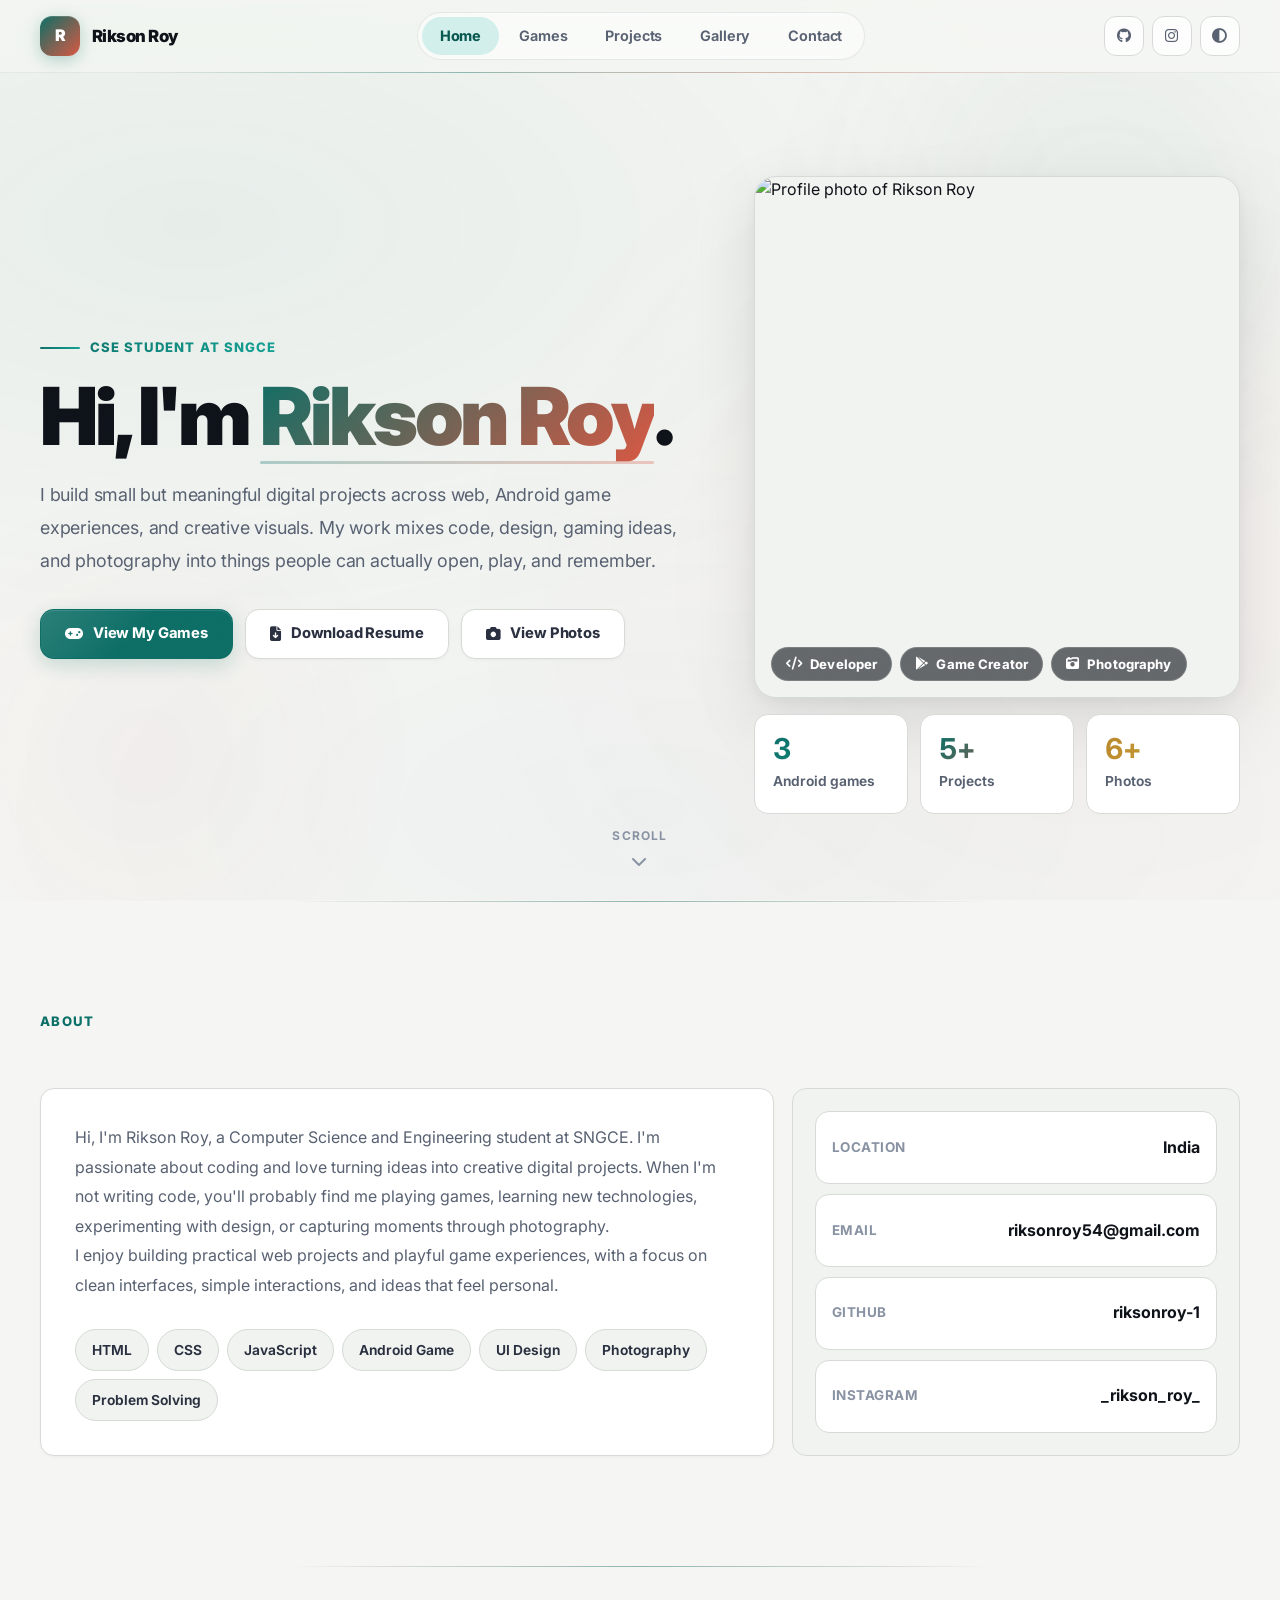
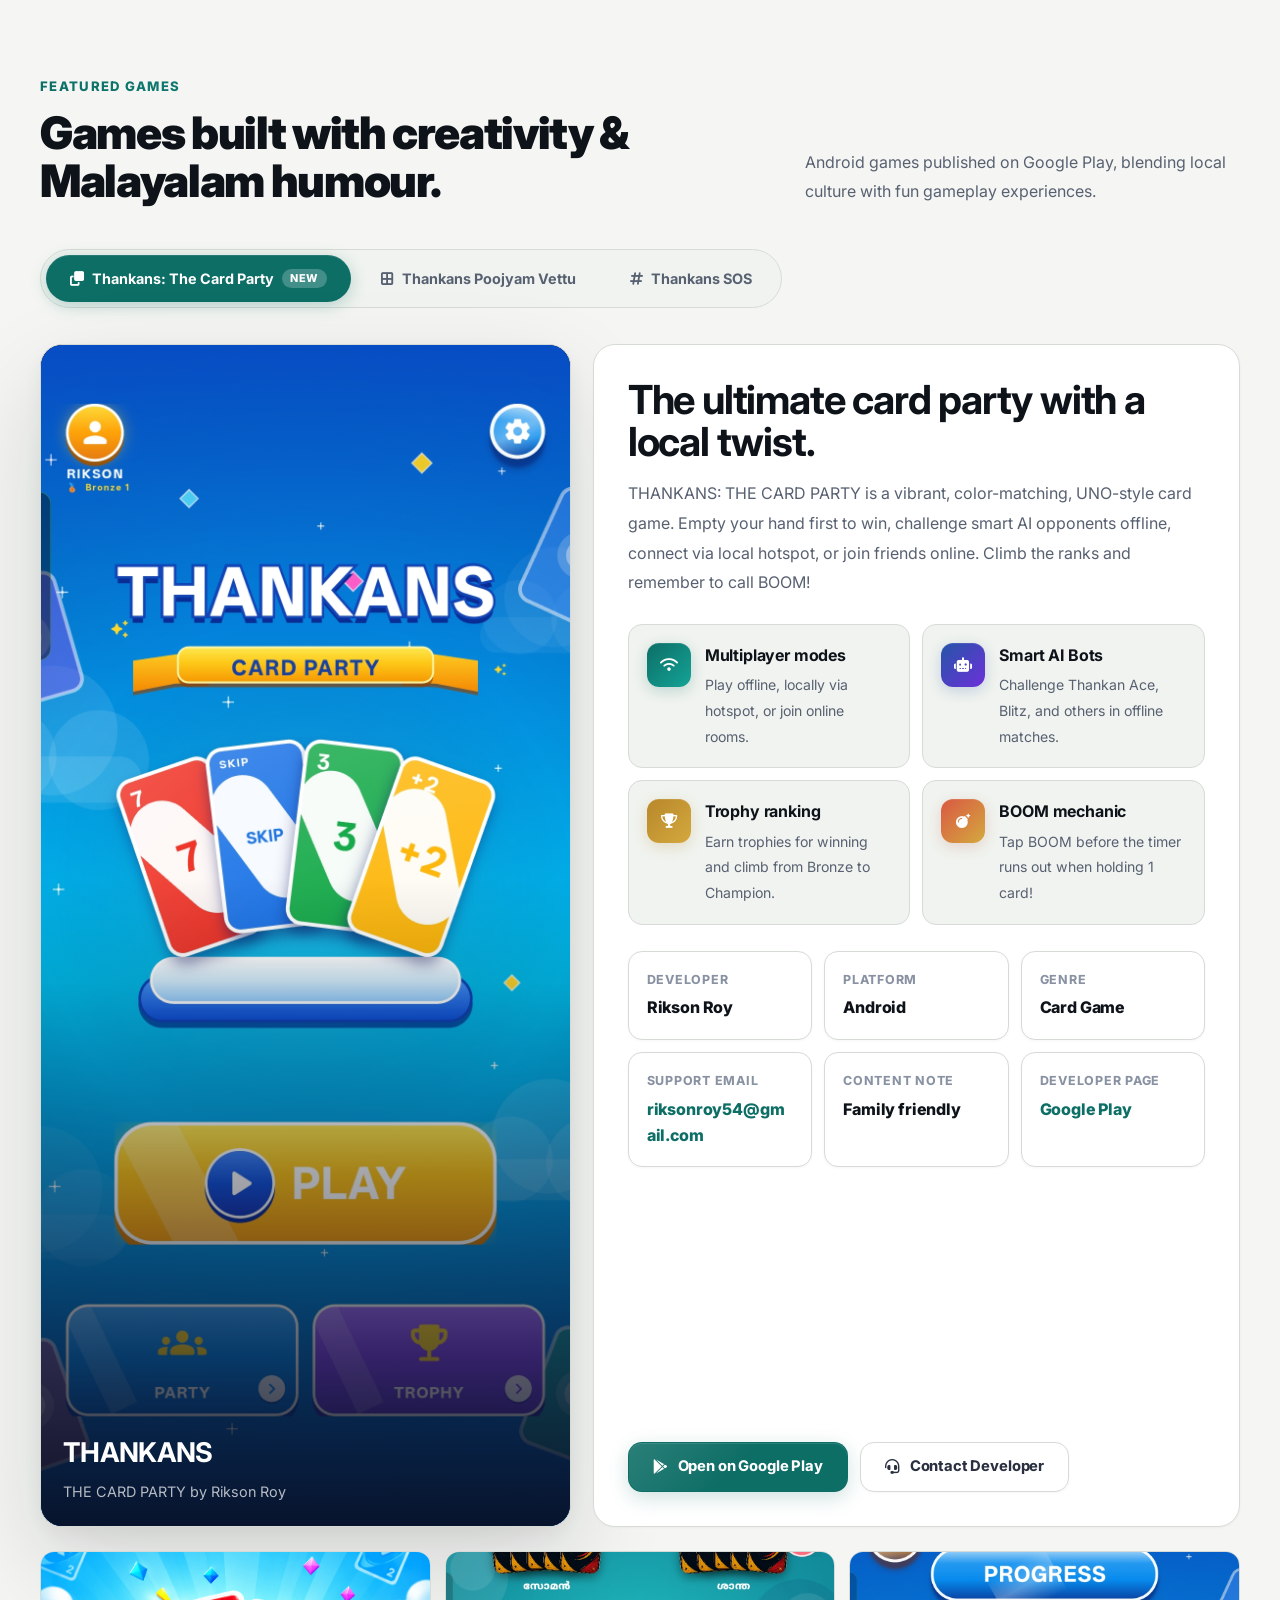
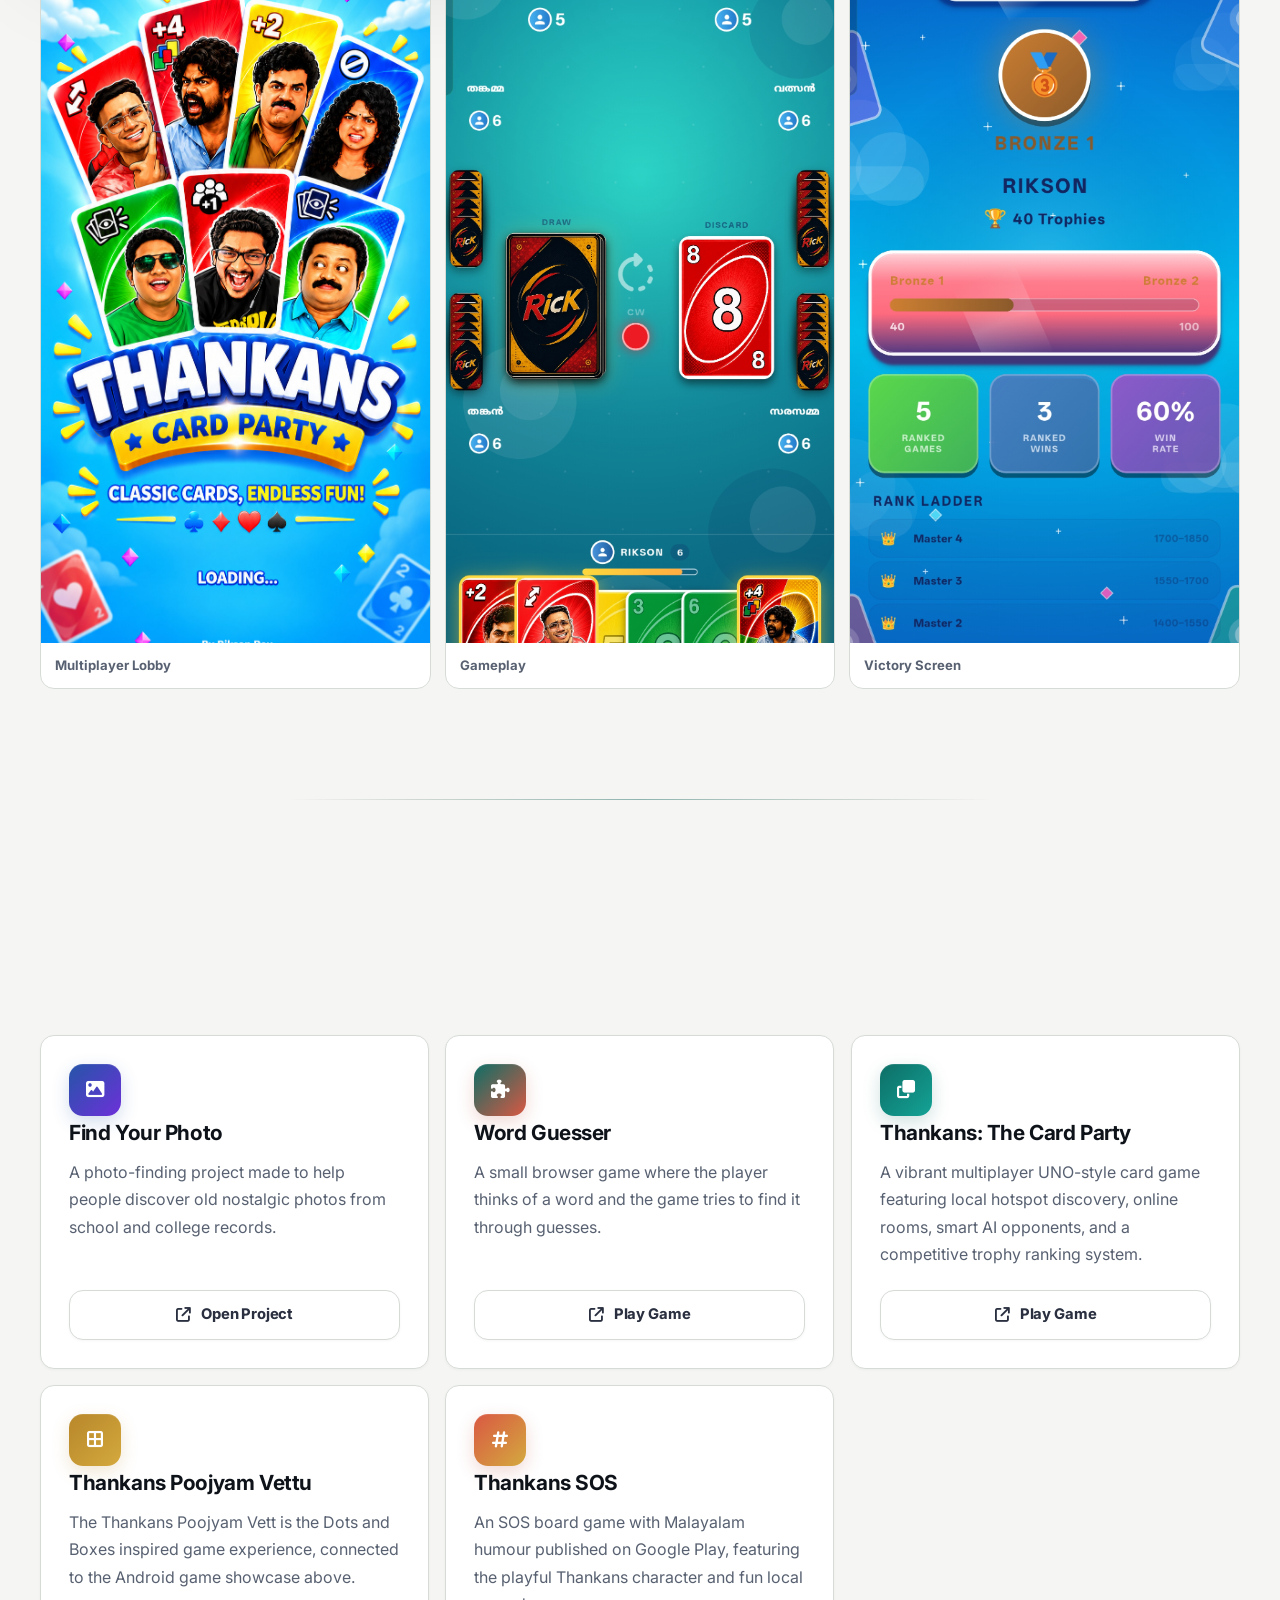
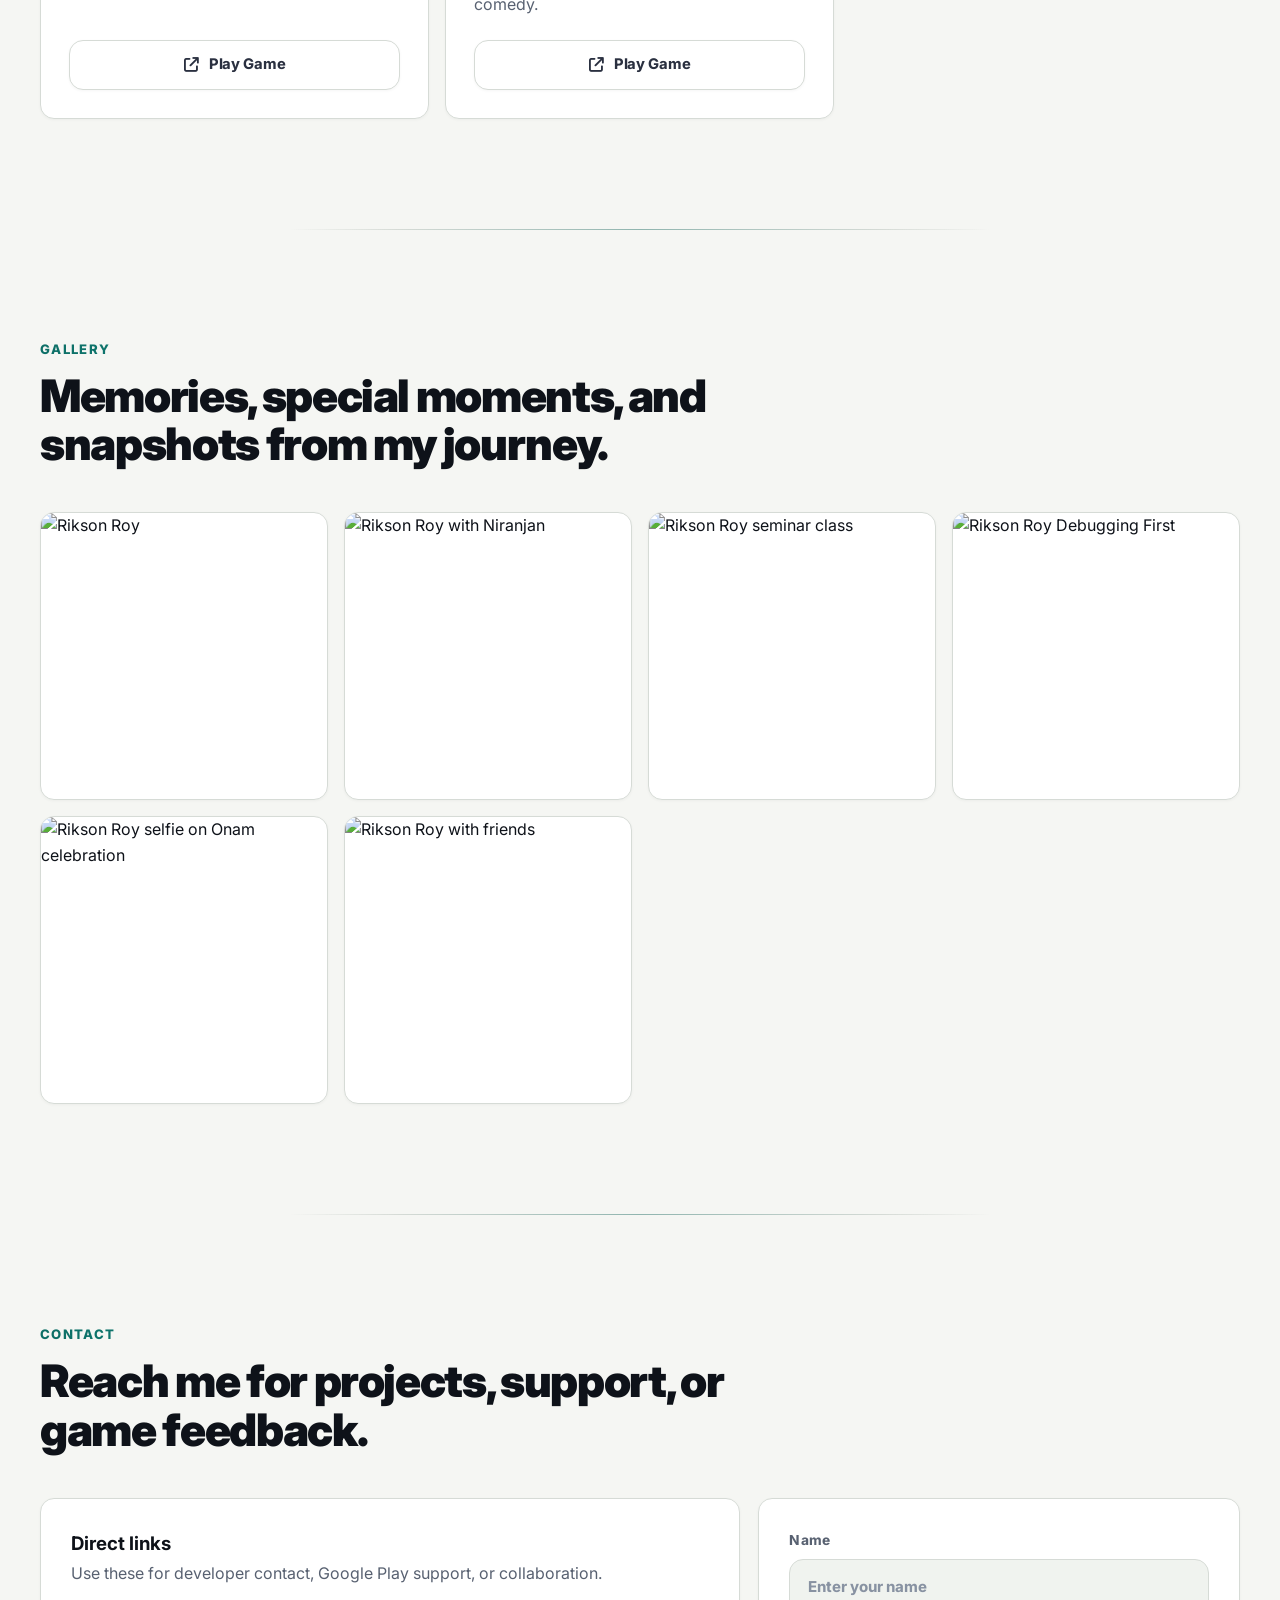
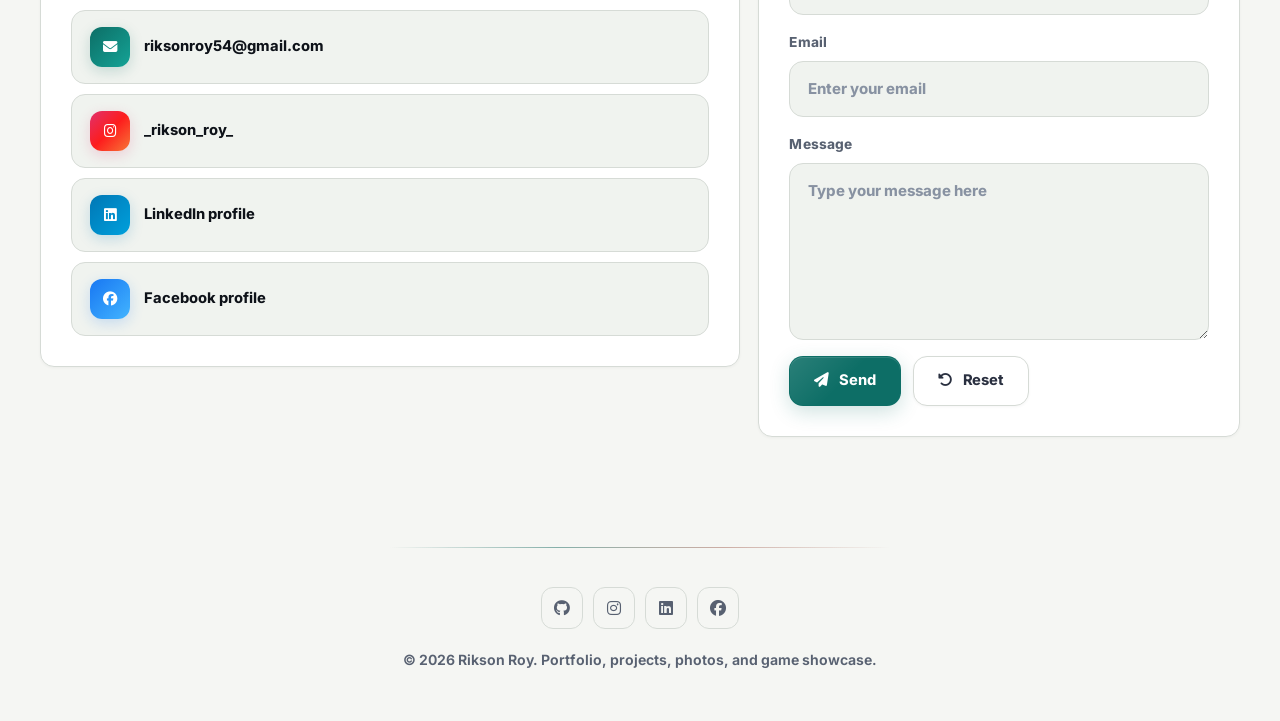
==== commit b7f3588f: "Update index.html" ====
--- a/index.html
+++ b/index.html
@@ -22,18 +22,18 @@
     href="https://fonts.googleapis.com/css2?family=Inter:wght@400;500;600;700;800;900&family=JetBrains+Mono:wght@500;700&display=swap"
     rel="stylesheet" />
   <link rel="stylesheet" href="https://cdnjs.cloudflare.com/ajax/libs/font-awesome/6.5.0/css/all.min.css" />
-  <link rel="icon" href="assets/rikson.png" />
+  <link rel="icon" href="assets/rikson_roy_dp.png" />
 
   <meta property="og:type" content="profile" />
   <meta property="og:title" content="Rikson Roy Portfolio" />
   <meta property="og:description" content="CSE Student, Developer &amp; Game Creator" />
-  <meta property="og:image" content="assets/rikson.png" />
+  <meta property="og:image" content="assets/rikson_roy_dp.png" />
   <meta property="og:image:alt" content="Profile photo of Rikson Roy" />
   <meta property="og:url" content="https://riksonroy-1.github.io/Rikson_roy/" />
   <meta name="twitter:card" content="summary_large_image" />
   <meta name="twitter:title" content="Rikson Roy Portfolio" />
   <meta name="twitter:description" content="CSE Student, Developer &amp; Game Creator" />
-  <meta name="twitter:image" content="assets/rikson.png" />
+  <meta name="twitter:image" content="assets/rikson_roy_dp.png" />
 
   <meta name="google-site-verification" content="RRdUpbs9sd3b3C0YNsVh9OXVfetGoLlZ-_ZB2G-GhHw" />
 
@@ -46,7 +46,7 @@
         "@id": "https://riksonroy-1.github.io/Rikson_roy/#rikson-roy",
         "name": "Rikson Roy",
         "url": "https://riksonroy-1.github.io/Rikson_roy/",
-        "image": "assets/rikson.png",
+        "image": "assets/rikson_roy_dp.png",
         "email": "mailto:riksonroy54@gmail.com",
         "sameAs": [
           "https://github.com/riksonroy-1",
@@ -77,7 +77,7 @@
         "publisher": {
           "@id": "https://riksonroy-1.github.io/Rikson_roy/#rikson-roy"	
         },
-        "image": "assets/rikson.png"
+        "image": "assets/rikson_roy_dp.png"
       },
       {
         "@type": "VideoGame",
@@ -139,7 +139,7 @@
           "@id": "https://riksonroy-1.github.io/Rikson_roy/#rikson-roy"
         },
         "image": [
-          "assets/rikson.png",
+          "assets/rikson_roy_dp.png",
           "https://i.ibb.co/s961vKQn/rikson-and-niranjan.jpg",
           "https://i.ibb.co/V0vtZ3pJ/Seminar-by-Rikson-Roy.jpg",
           "https://i.ibb.co/yF9w3YWd/Debugging-First.jpg",
@@ -2455,7 +2455,7 @@
 
         <div class="hero-visual reveal is-visible">
           <div class="portrait-wrap">
-            <img src="assets/rikson.png" alt="Profile photo of Rikson Roy" fetchpriority="high" />
+            <img src="assets/rikson_roy_dp.png" alt="Profile photo of Rikson Roy" fetchpriority="high" />
             <div class="portrait-caption" aria-label="Highlights">
               <span class="tag"><i class="fa-solid fa-code" aria-hidden="true"></i> Developer</span>
               <span class="tag"><i class="fa-brands fa-google-play" aria-hidden="true"></i> Game Creator</span>
@@ -3004,7 +3004,7 @@
 
         <div class="gallery-grid">
           <figure class="reveal">
-            <img src="assets/rikson.png" alt="Rikson Roy" loading="lazy" />
+            <img src="assets/rikson_roy_dp.png" alt="Rikson Roy" loading="lazy" />
             <figcaption>Rikson Roy.</figcaption>
           </figure>
 
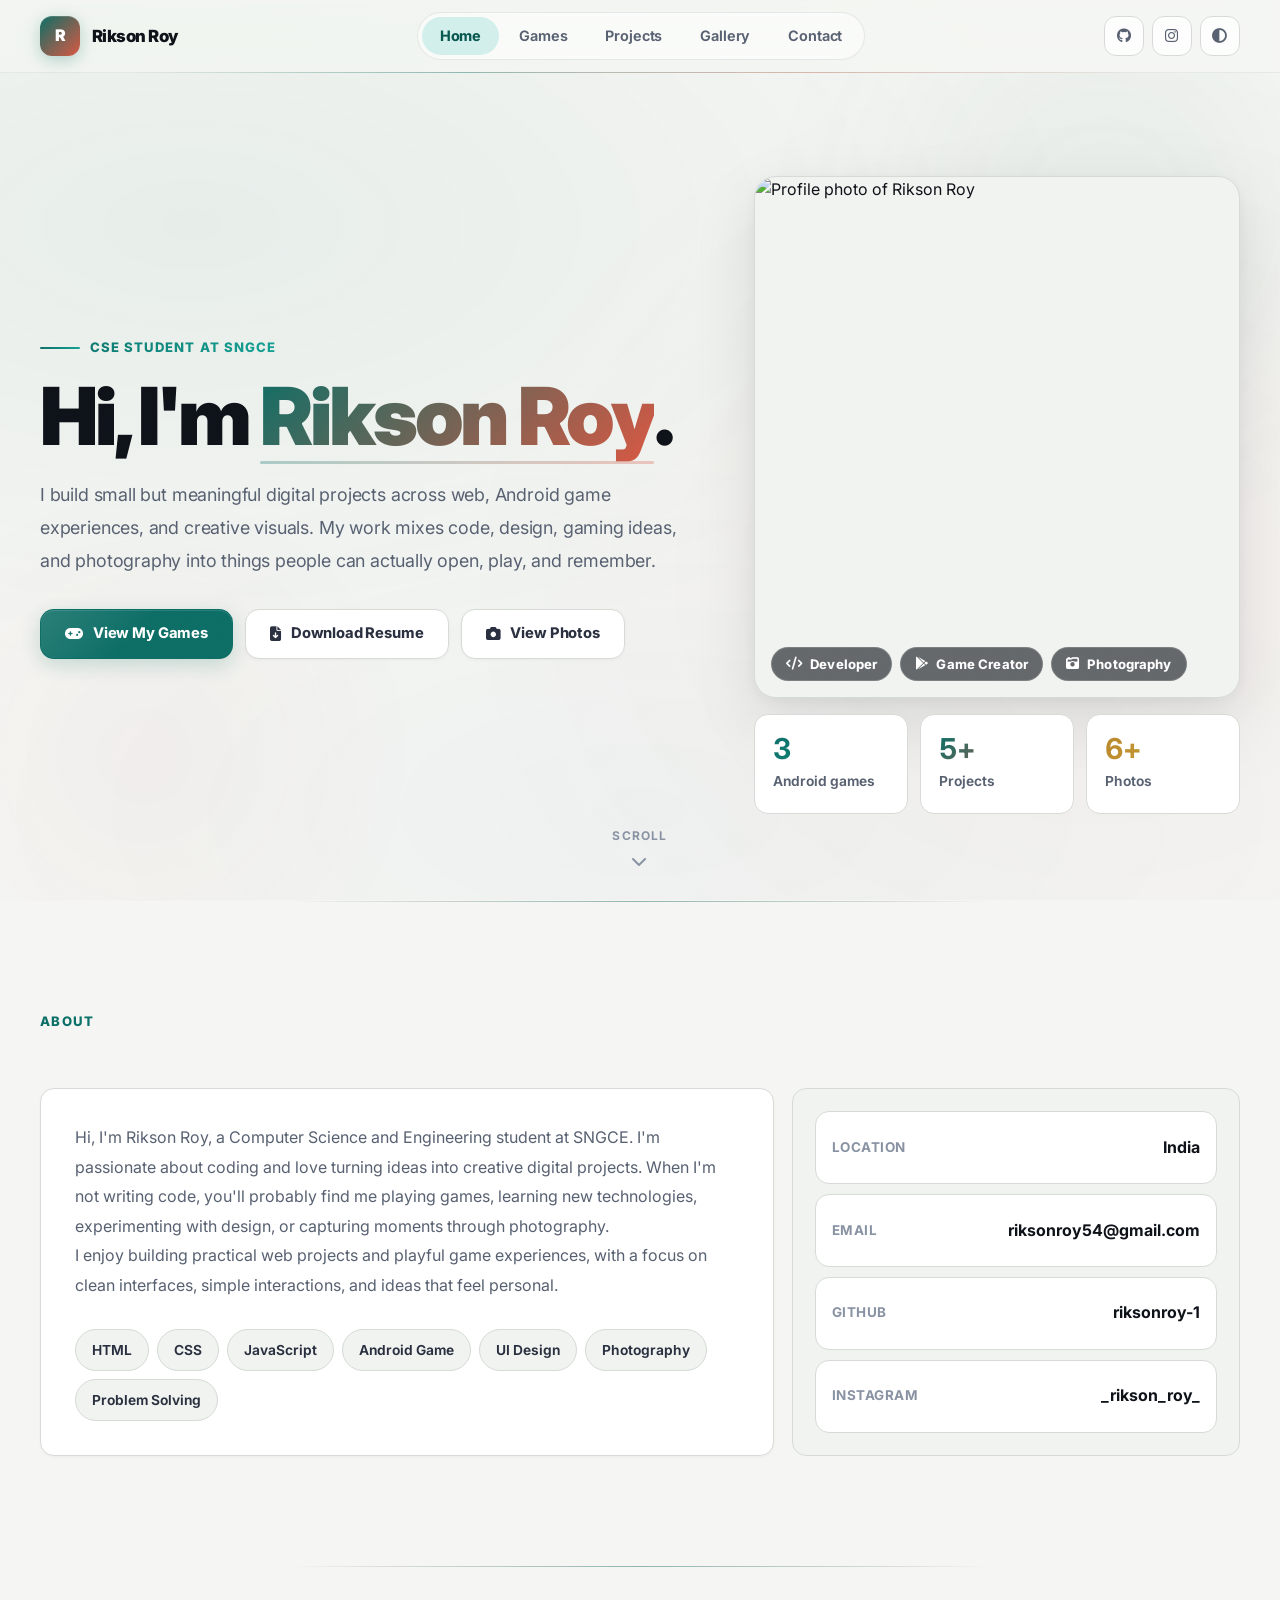
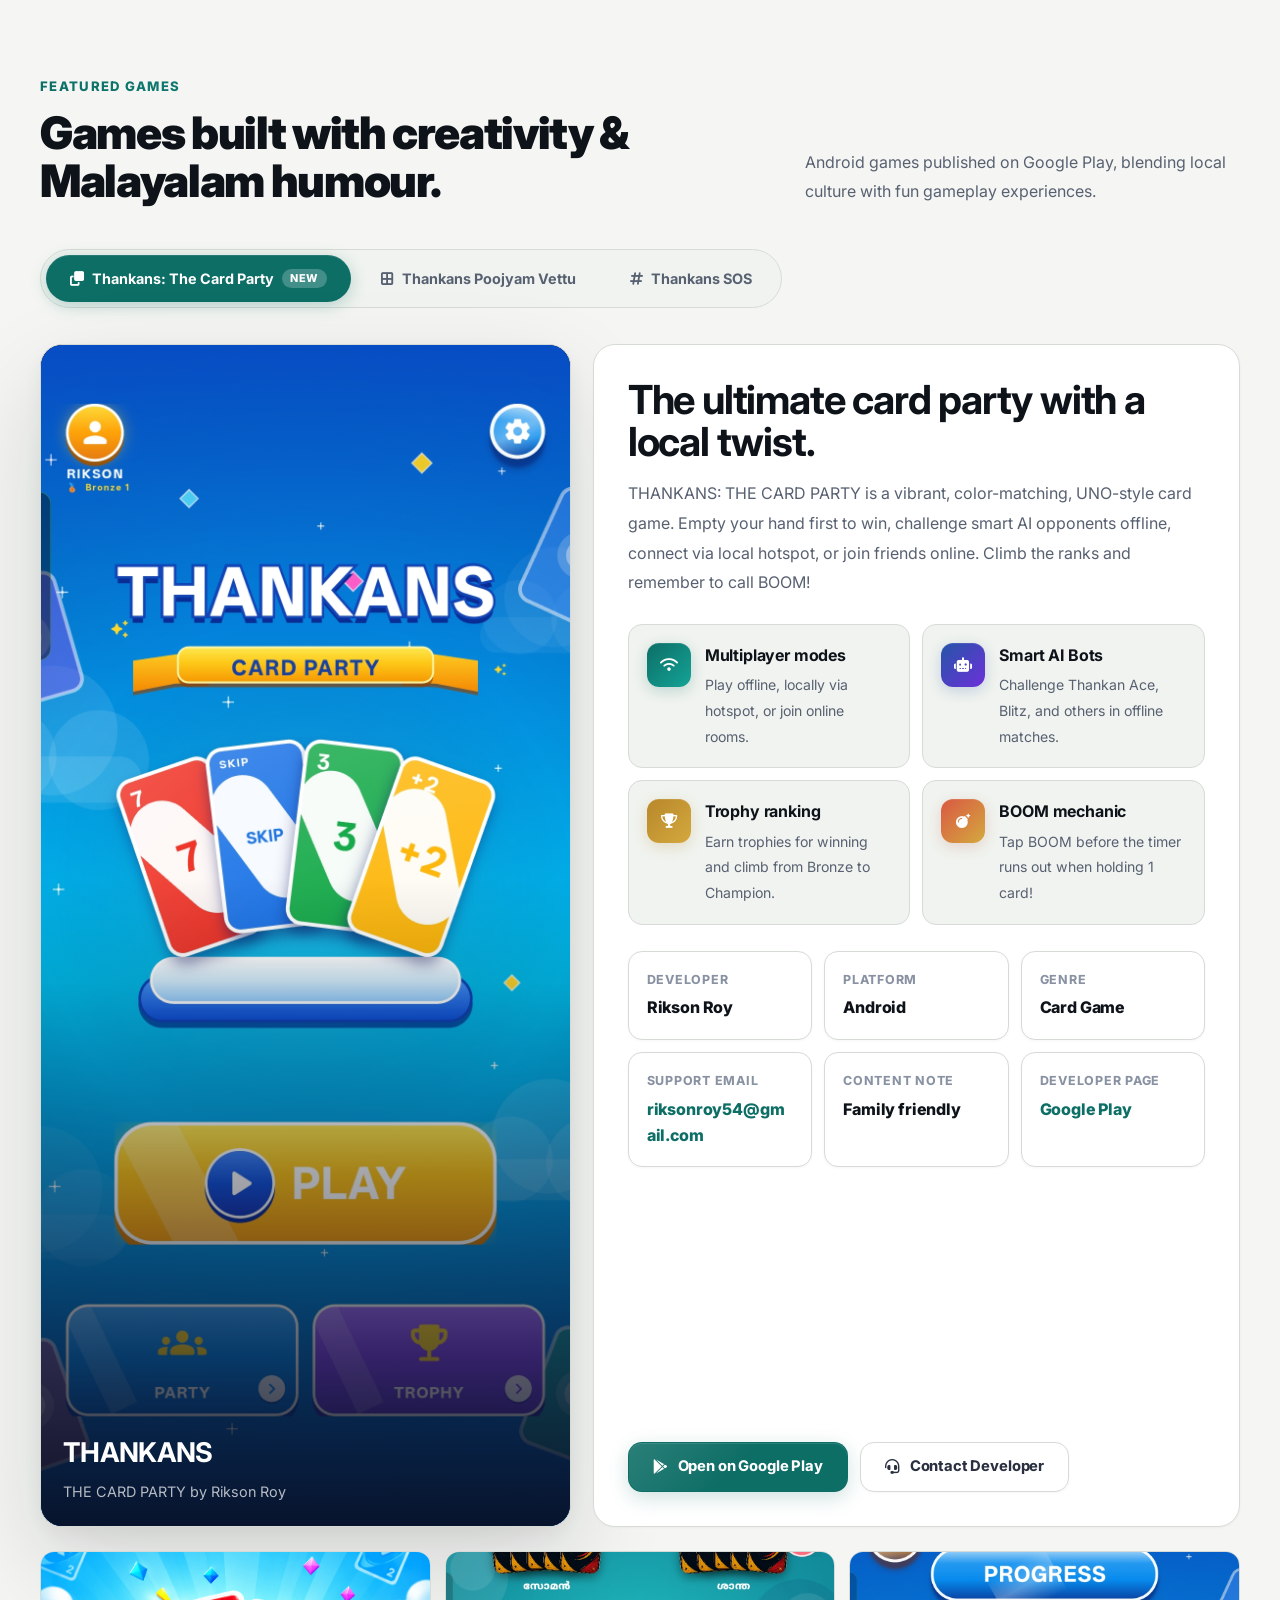
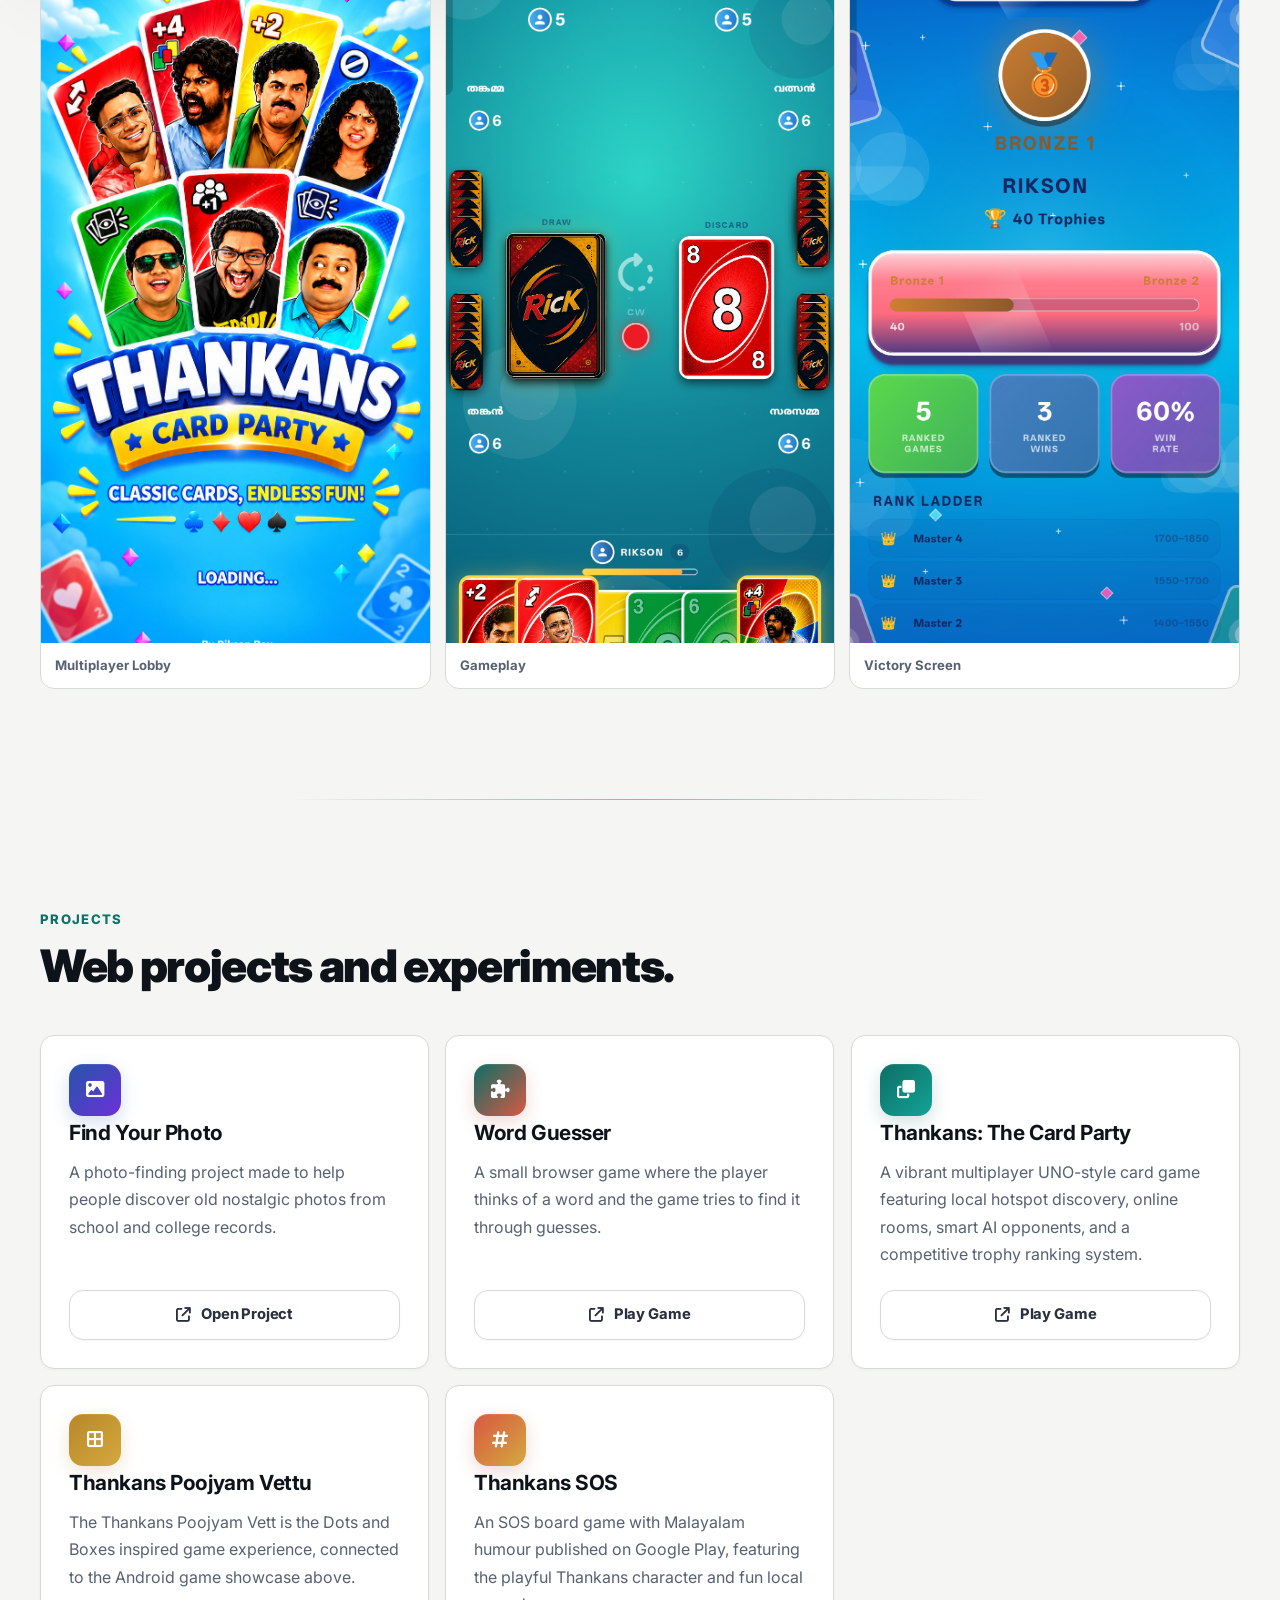
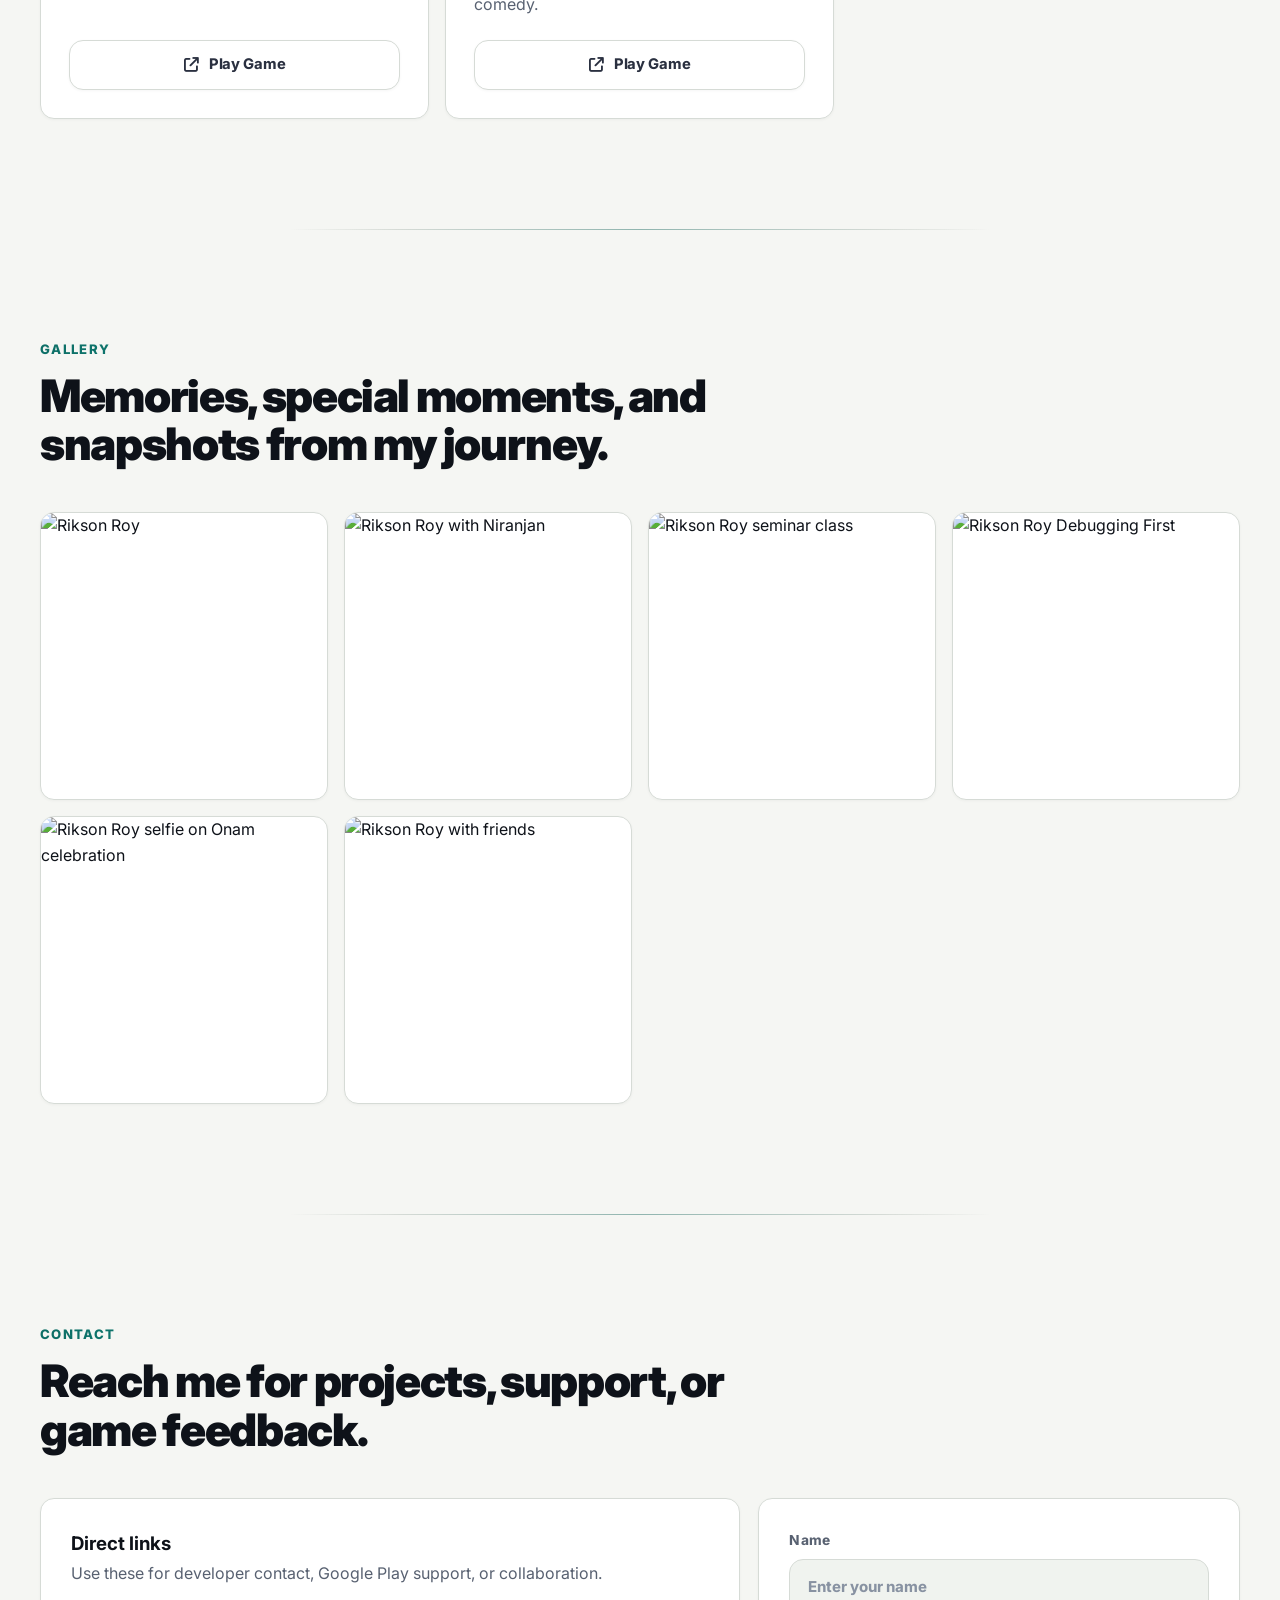
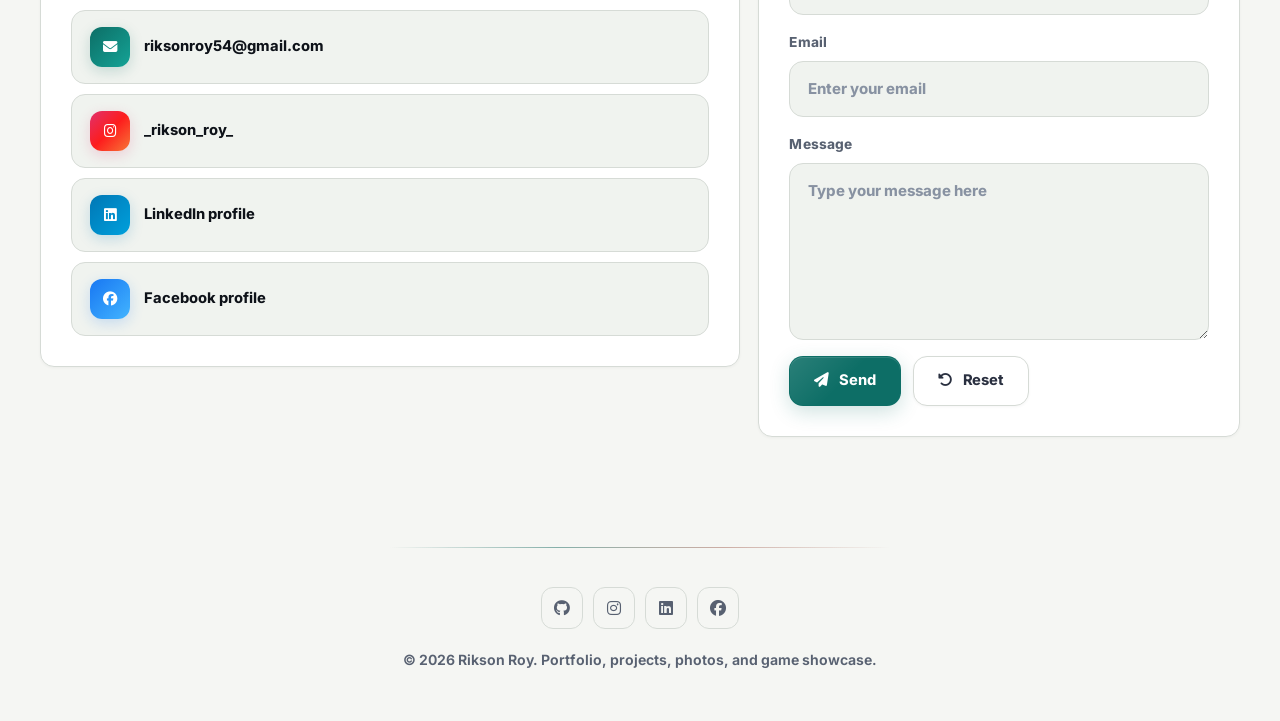
==== commit 8f2eb8eb: "Update index.html" ====
--- a/index.html
+++ b/index.html
@@ -22,18 +22,18 @@
     href="https://fonts.googleapis.com/css2?family=Inter:wght@400;500;600;700;800;900&family=JetBrains+Mono:wght@500;700&display=swap"
     rel="stylesheet" />
   <link rel="stylesheet" href="https://cdnjs.cloudflare.com/ajax/libs/font-awesome/6.5.0/css/all.min.css" />
-  <link rel="icon" href="assets/rikson_roy_dp.png" />
+  <link rel="icon" href="assets/rikson_roy_dp.jpg" />
 
   <meta property="og:type" content="profile" />
   <meta property="og:title" content="Rikson Roy Portfolio" />
   <meta property="og:description" content="CSE Student, Developer &amp; Game Creator" />
-  <meta property="og:image" content="assets/rikson_roy_dp.png" />
+  <meta property="og:image" content="assets/rikson_roy_dp.jpg" />
   <meta property="og:image:alt" content="Profile photo of Rikson Roy" />
   <meta property="og:url" content="https://riksonroy-1.github.io/Rikson_roy/" />
   <meta name="twitter:card" content="summary_large_image" />
   <meta name="twitter:title" content="Rikson Roy Portfolio" />
   <meta name="twitter:description" content="CSE Student, Developer &amp; Game Creator" />
-  <meta name="twitter:image" content="assets/rikson_roy_dp.png" />
+  <meta name="twitter:image" content="assets/rikson_roy_dp.jpg" />
 
   <meta name="google-site-verification" content="RRdUpbs9sd3b3C0YNsVh9OXVfetGoLlZ-_ZB2G-GhHw" />
 
@@ -46,7 +46,7 @@
         "@id": "https://riksonroy-1.github.io/Rikson_roy/#rikson-roy",
         "name": "Rikson Roy",
         "url": "https://riksonroy-1.github.io/Rikson_roy/",
-        "image": "assets/rikson_roy_dp.png",
+        "image": "assets/rikson_roy_dp.jpg",
         "email": "mailto:riksonroy54@gmail.com",
         "sameAs": [
           "https://github.com/riksonroy-1",
@@ -77,7 +77,7 @@
         "publisher": {
           "@id": "https://riksonroy-1.github.io/Rikson_roy/#rikson-roy"	
         },
-        "image": "assets/rikson_roy_dp.png"
+        "image": "assets/rikson_roy_dp.jpg"
       },
       {
         "@type": "VideoGame",
@@ -139,7 +139,7 @@
           "@id": "https://riksonroy-1.github.io/Rikson_roy/#rikson-roy"
         },
         "image": [
-          "assets/rikson_roy_dp.png",
+          "assets/rikson_roy_dp.jpg",
           "https://i.ibb.co/s961vKQn/rikson-and-niranjan.jpg",
           "https://i.ibb.co/V0vtZ3pJ/Seminar-by-Rikson-Roy.jpg",
           "https://i.ibb.co/yF9w3YWd/Debugging-First.jpg",
@@ -2455,7 +2455,7 @@
 
         <div class="hero-visual reveal is-visible">
           <div class="portrait-wrap">
-            <img src="assets/rikson_roy_dp.png" alt="Profile photo of Rikson Roy" fetchpriority="high" />
+            <img src="assets/rikson_roy_dp.jpg" alt="Profile photo of Rikson Roy" fetchpriority="high" />
             <div class="portrait-caption" aria-label="Highlights">
               <span class="tag"><i class="fa-solid fa-code" aria-hidden="true"></i> Developer</span>
               <span class="tag"><i class="fa-brands fa-google-play" aria-hidden="true"></i> Game Creator</span>
@@ -3004,7 +3004,7 @@
 
         <div class="gallery-grid">
           <figure class="reveal">
-            <img src="assets/rikson_roy_dp.png" alt="Rikson Roy" loading="lazy" />
+            <img src="assets/rikson_roy_dp.jpg" alt="Rikson Roy" loading="lazy" />
             <figcaption>Rikson Roy.</figcaption>
           </figure>
 
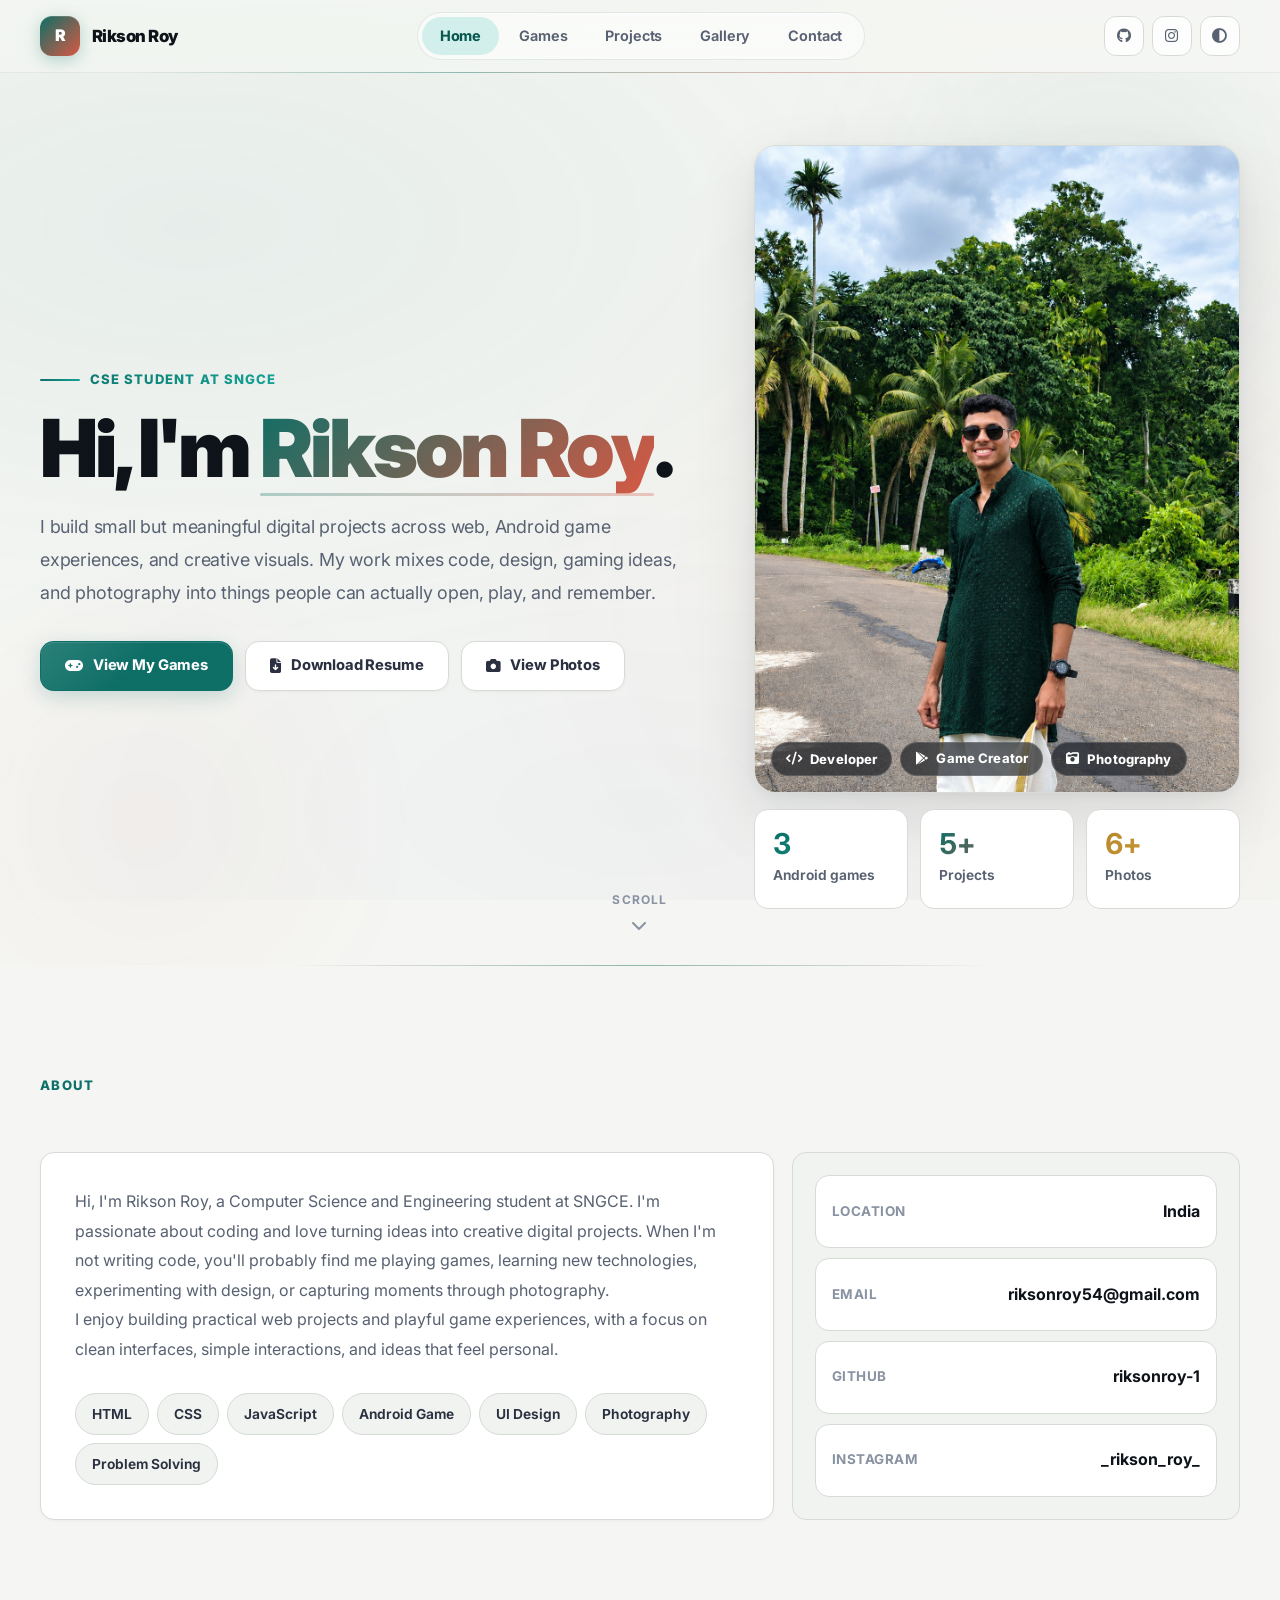
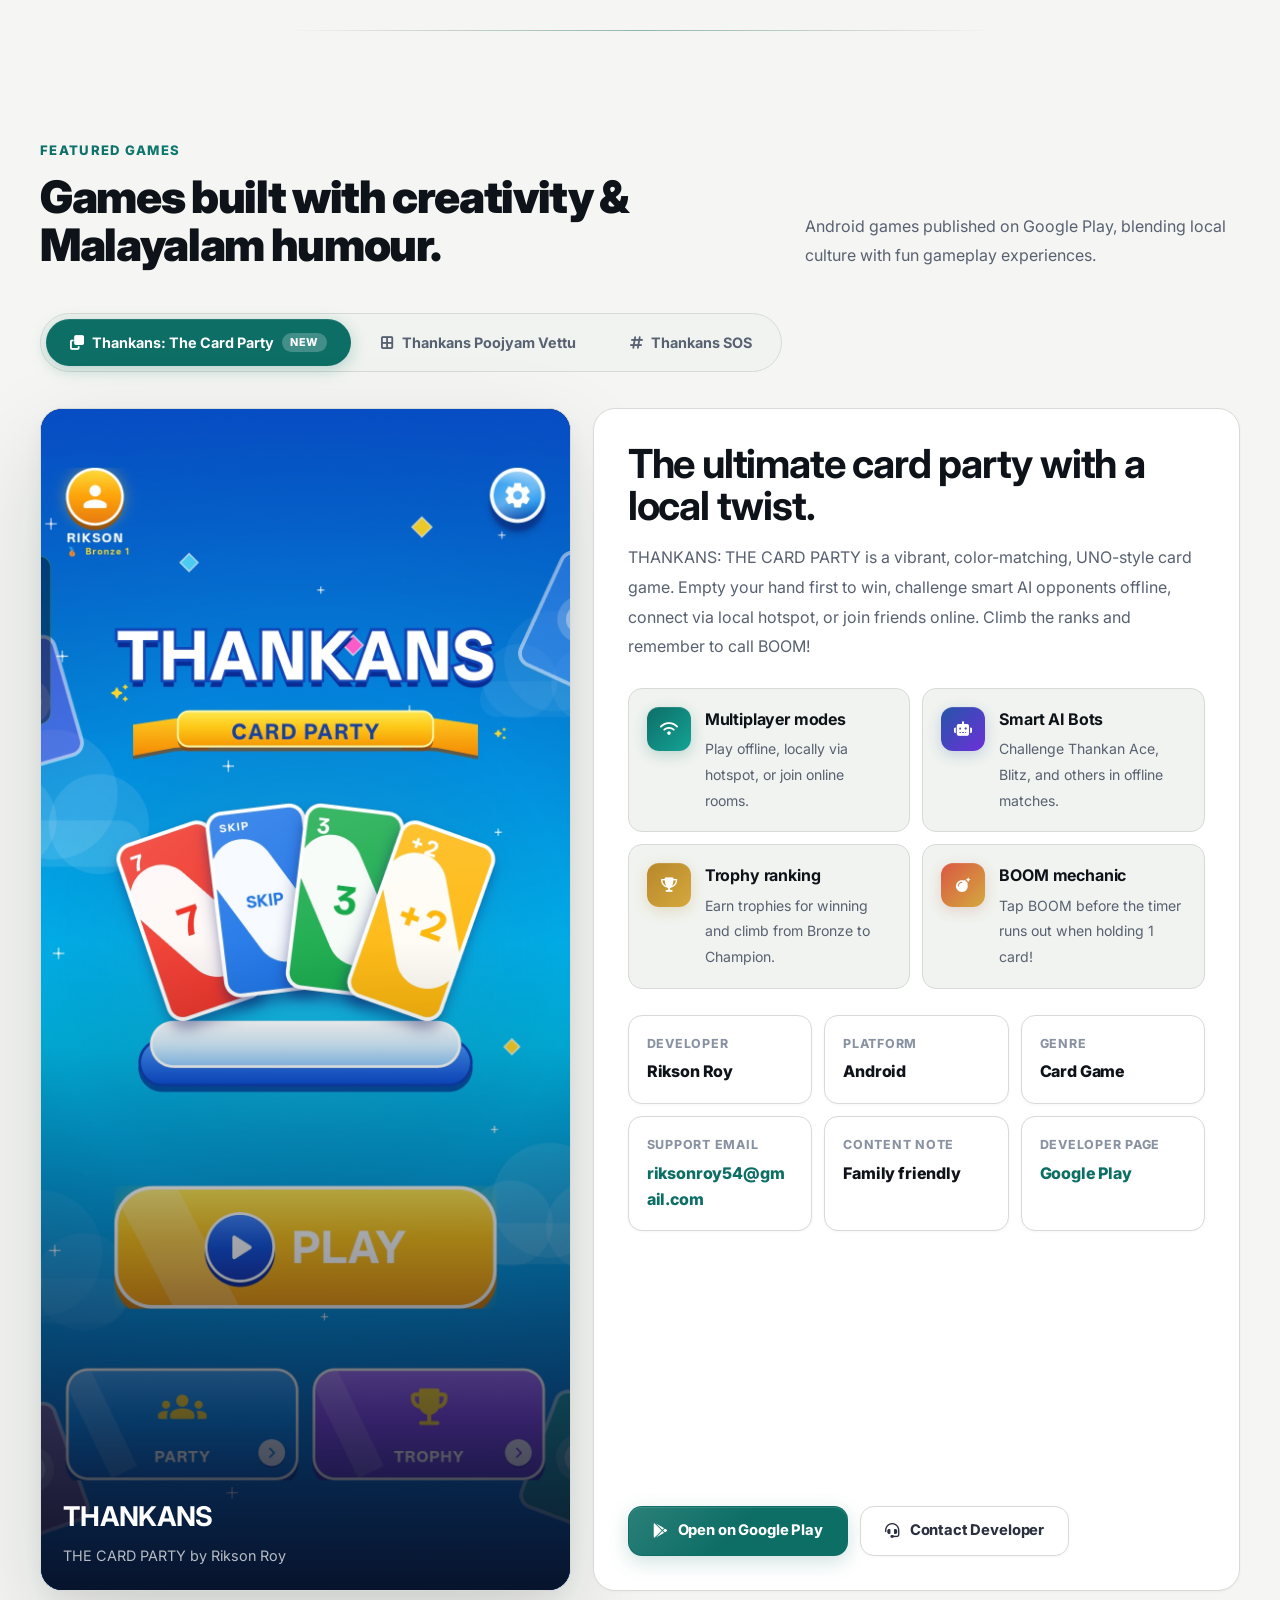
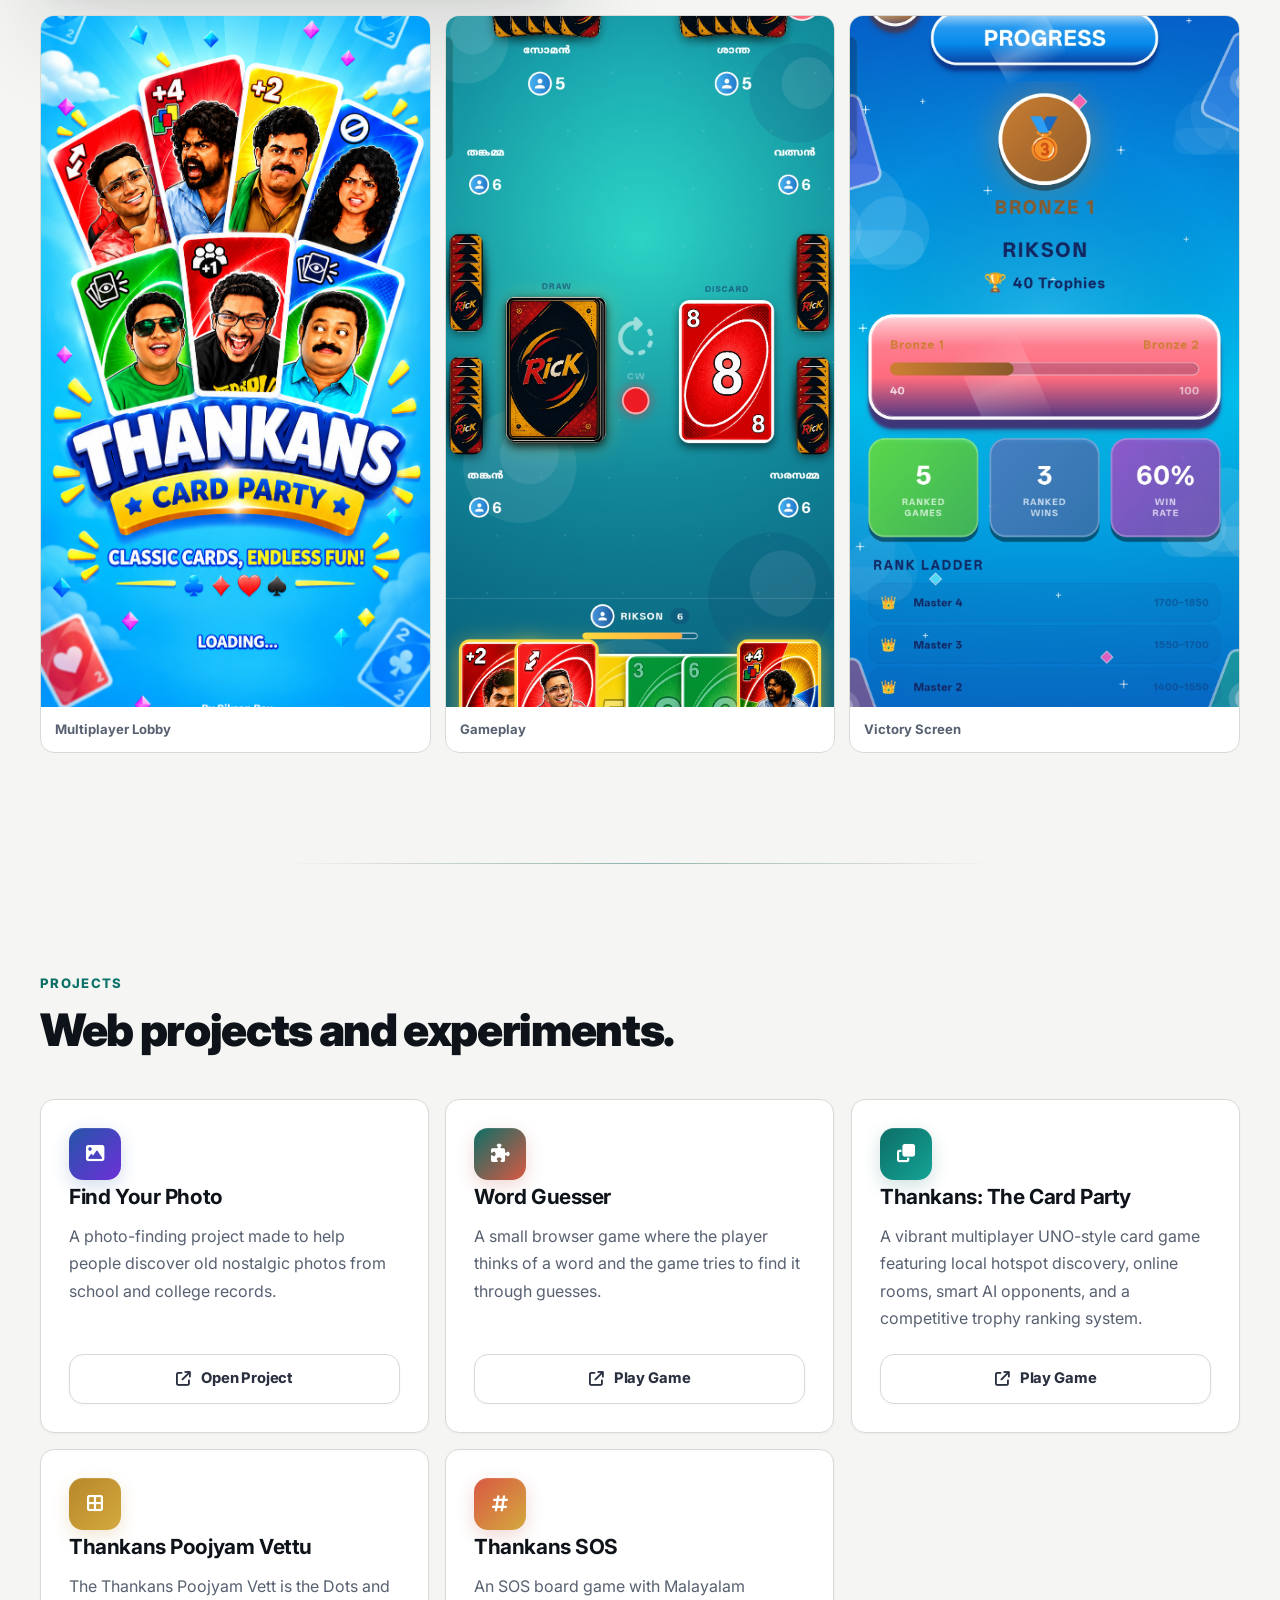
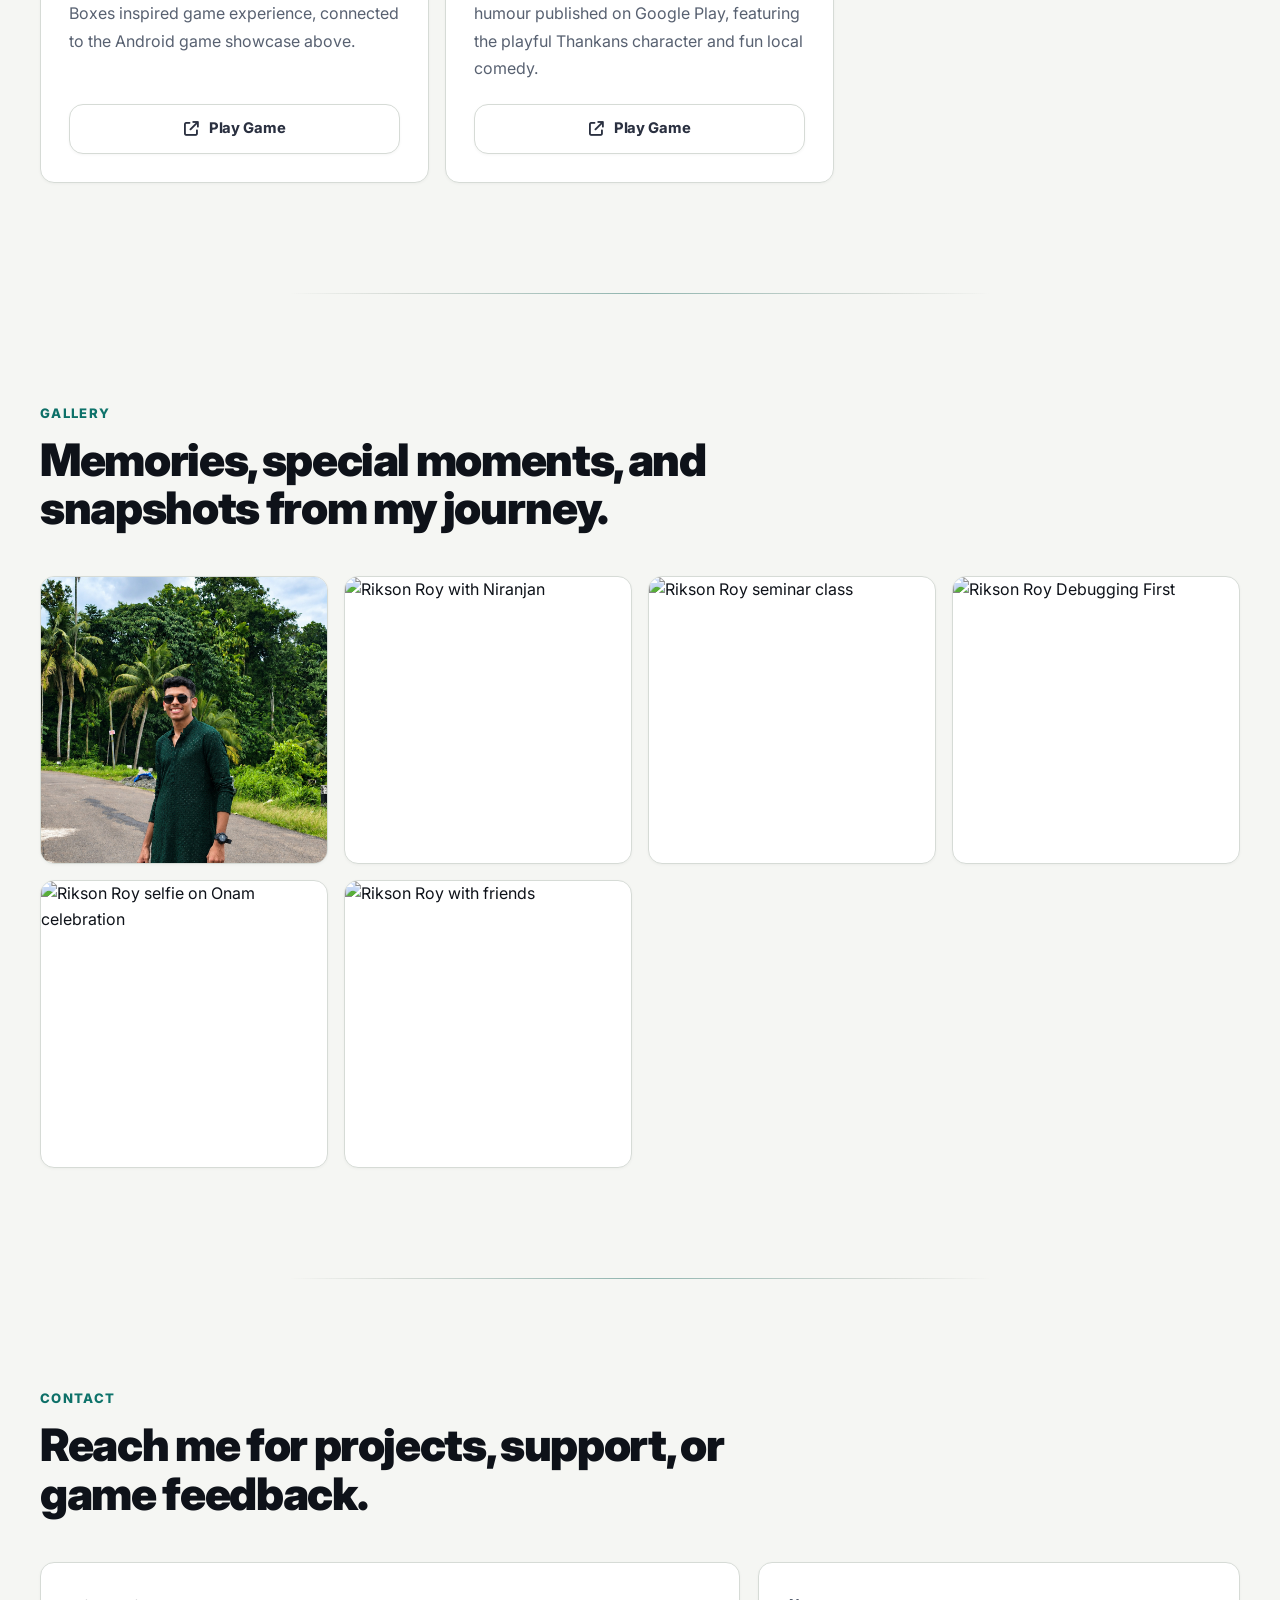
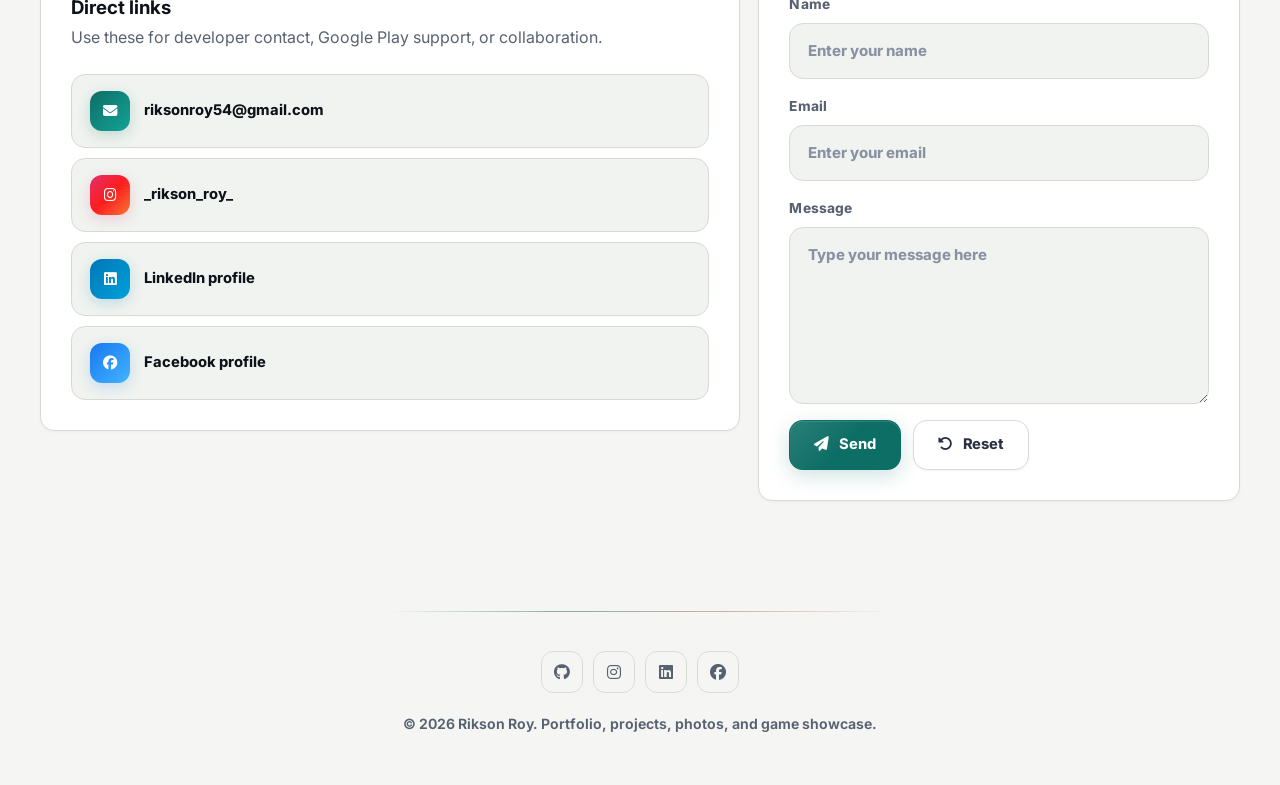
==== commit 69b437b2: "Update index.html" ====
--- a/index.html
+++ b/index.html
@@ -151,2241 +151,8 @@
   }
   </script>
 
-  <style>
-    :root {
-      --bg: #f5f6f3;
-      --bg-deep: #eceee9;
-      --ink: #0e1219;
-      --ink-soft: #2a3040;
-      --muted: #586171;
-      --muted-soft: #8892a2;
-      --line: #d6dbd6;
-      --line-soft: #e8ece8;
-      --panel: #ffffff;
-      --panel-strong: #f0f3ef;
-      --accent: #0d6e66;
-      --accent-strong: #085850;
-      --accent-light: #14a396;
-      --accent-soft: #d2efeb;
-      --accent-glow: rgba(13, 110, 102, 0.15);
-      --gold: #b8872a;
-      --gold-light: #d4a93e;
-      --coral: #b5412f;
-      --coral-light: #d95843;
-      --blue: #2555a8;
-      --blue-light: #4a7fd6;
-      --purple: #6d30d9;
-      --gradient-primary: linear-gradient(135deg, #0d6e66 0%, #14a396 100%);
-      --gradient-warm: linear-gradient(135deg, #0d6e66 0%, #d95843 100%);
-      --gradient-cool: linear-gradient(135deg, #2555a8 0%, #6d30d9 100%);
-      --gradient-gold: linear-gradient(135deg, #b8872a 0%, #d4a93e 100%);
-      --gradient-sunrise: linear-gradient(135deg, #d95843 0%, #d4a93e 100%);
-      --shadow-xs: 0 1px 3px rgba(14, 18, 25, 0.04);
-      --shadow-sm: 0 4px 12px rgba(14, 18, 25, 0.05);
-      --shadow: 0 12px 40px rgba(14, 18, 25, 0.07), 0 2px 8px rgba(14, 18, 25, 0.04);
-      --shadow-lg: 0 24px 64px rgba(14, 18, 25, 0.1), 0 4px 16px rgba(14, 18, 25, 0.05);
-      --shadow-xl: 0 40px 100px rgba(14, 18, 25, 0.14), 0 8px 24px rgba(14, 18, 25, 0.06);
-      --shadow-glow: 0 8px 40px rgba(13, 110, 102, 0.18);
-      --radius: 14px;
-      --radius-lg: 22px;
-      --radius-xl: 32px;
-      --max: 1200px;
-      --ease: cubic-bezier(0.4, 0, 0.2, 1);
-      --ease-spring: cubic-bezier(0.16, 1, 0.3, 1);
-      --ease-out: cubic-bezier(0, 0, 0.2, 1);
-      --ease-bounce: cubic-bezier(0.34, 1.56, 0.64, 1);
-      color-scheme: light;
-      font-family: 'Inter', ui-sans-serif, system-ui, -apple-system, "Segoe UI", Roboto, Arial, sans-serif;
-    }
-
-    [data-theme="dark"] {
-      --bg: #08090d;
-      --bg-deep: #0d0f14;
-      --ink: #eef1f0;
-      --ink-soft: #c8cfd6;
-      --muted: #7d8a96;
-      --muted-soft: #515c6a;
-      --line: #191e26;
-      --line-soft: #12161c;
-      --panel: #0f1318;
-      --panel-strong: #151a22;
-      --accent: #2fc4b2;
-      --accent-strong: #4edace;
-      --accent-light: #68e8dc;
-      --accent-soft: #0c221f;
-      --accent-glow: rgba(47, 196, 178, 0.12);
-      --gold: #dba23e;
-      --gold-light: #eabb5a;
-      --coral: #e06250;
-      --coral-light: #f07e6e;
-      --blue: #6a9bef;
-      --blue-light: #8db5ff;
-      --purple: #9d72f5;
-      --gradient-primary: linear-gradient(135deg, #2fc4b2 0%, #68e8dc 100%);
-      --gradient-warm: linear-gradient(135deg, #2fc4b2 0%, #f07e6e 100%);
-      --gradient-cool: linear-gradient(135deg, #6a9bef 0%, #9d72f5 100%);
-      --gradient-gold: linear-gradient(135deg, #dba23e 0%, #eabb5a 100%);
-      --gradient-sunrise: linear-gradient(135deg, #f07e6e 0%, #eabb5a 100%);
-      --shadow-xs: 0 1px 3px rgba(0, 0, 0, 0.15);
-      --shadow-sm: 0 4px 12px rgba(0, 0, 0, 0.2);
-      --shadow: 0 12px 40px rgba(0, 0, 0, 0.28), 0 2px 8px rgba(0, 0, 0, 0.15);
-      --shadow-lg: 0 24px 64px rgba(0, 0, 0, 0.36), 0 4px 16px rgba(0, 0, 0, 0.2);
-      --shadow-xl: 0 40px 100px rgba(0, 0, 0, 0.44), 0 8px 24px rgba(0, 0, 0, 0.22);
-      --shadow-glow: 0 8px 40px rgba(47, 196, 178, 0.14);
-      color-scheme: dark;
-    }
-
-    *,
-    *::before,
-    *::after {
-      box-sizing: border-box;
-      margin: 0;
-      padding: 0;
-    }
-
-    ::selection {
-      background: color-mix(in srgb, var(--accent) 24%, transparent);
-      color: var(--ink);
-    }
-
-    ::-webkit-scrollbar {
-      width: 6px;
-    }
-
-    ::-webkit-scrollbar-track {
-      background: transparent;
-    }
-
-    ::-webkit-scrollbar-thumb {
-      background: color-mix(in srgb, var(--accent) 35%, var(--line));
-      border-radius: 99px;
-    }
-
-    ::-webkit-scrollbar-thumb:hover {
-      background: var(--accent);
-    }
-
-    html {
-      scroll-behavior: smooth;
-      scrollbar-color: color-mix(in srgb, var(--accent) 35%, var(--line)) transparent;
-      scrollbar-width: thin;
-    }
-
-    body {
-      min-height: 100vh;
-      color: var(--ink);
-      background: var(--bg);
-      -webkit-font-smoothing: antialiased;
-      text-rendering: optimizeLegibility;
-      line-height: 1.6;
-      overflow-x: hidden;
-    }
-
-    body.no-scroll {
-      overflow: hidden;
-    }
-
-    a {
-      color: inherit;
-      text-decoration: none;
-    }
-
-    img {
-      display: block;
-      max-width: 100%;
-    }
-
-    button,
-    input,
-    textarea {
-      font: inherit;
-    }
-
-    h1,
-    h2,
-    h3,
-    p {
-      margin-top: 0;
-    }
-
-    body::after {
-      content: "";
-      position: fixed;
-      inset: 0;
-      z-index: 9999;
-      pointer-events: none;
-      opacity: 0.018;
-      mix-blend-mode: overlay;
-      background-image: url("data:image/svg+xml,%3Csvg viewBox='0 0 256 256' xmlns='http://www.w3.org/2000/svg'%3E%3Cfilter id='n'%3E%3CfeTurbulence type='fractalNoise' baseFrequency='0.85' numOctaves='4' stitchTiles='stitch'/%3E%3C/filter%3E%3Crect width='100%25' height='100%25' filter='url(%23n)'/%3E%3C/svg%3E");
-      background-repeat: repeat;
-      background-size: 200px 200px;
-    }
-
-    [data-theme="dark"] body::after {
-      opacity: 0.035;
-    }
-
-    body::before {
-      content: "";
-      position: fixed;
-      inset: 0;
-      z-index: -1;
-      pointer-events: none;
-      background:
-        radial-gradient(ellipse 70% 50% at 15% 25%, rgba(13, 110, 102, 0.06), transparent),
-        radial-gradient(ellipse 50% 60% at 85% 65%, rgba(181, 65, 47, 0.04), transparent),
-        radial-gradient(ellipse 60% 40% at 50% 90%, rgba(37, 85, 168, 0.03), transparent);
-      animation: meshDrift 25s ease-in-out infinite alternate;
-    }
-
-    [data-theme="dark"] body::before {
-      background:
-        radial-gradient(ellipse 70% 50% at 15% 25%, rgba(47, 196, 178, 0.04), transparent),
-        radial-gradient(ellipse 50% 60% at 85% 65%, rgba(224, 98, 80, 0.03), transparent),
-        radial-gradient(ellipse 60% 40% at 50% 90%, rgba(106, 155, 239, 0.02), transparent);
-    }
-
-    @keyframes meshDrift {
-      0% {
-        transform: translate(0, 0) scale(1);
-      }
-
-      100% {
-        transform: translate(-40px, 30px) scale(1.12);
-      }
-    }
-
-    .scroll-progress {
-      position: fixed;
-      top: 0;
-      left: 0;
-      z-index: 60;
-      width: 0%;
-      height: 3px;
-      background: var(--gradient-warm);
-      border-radius: 0 99px 99px 0;
-      transition: width 60ms linear;
-      box-shadow: 0 0 12px var(--accent-glow);
-    }
-
-    .container {
-      width: min(100% - 40px, var(--max));
-      margin-inline: auto;
-    }
-
-    .site-header {
-      position: sticky;
-      top: 0;
-      z-index: 50;
-      background: color-mix(in srgb, var(--bg) 65%, transparent);
-      border-bottom: 1px solid color-mix(in srgb, var(--line) 50%, transparent);
-      backdrop-filter: blur(24px) saturate(1.8);
-      -webkit-backdrop-filter: blur(24px) saturate(1.8);
-    }
-
-    .site-header::after {
-      content: "";
-      position: absolute;
-      bottom: -1px;
-      left: 10%;
-      right: 10%;
-      height: 1px;
-      background: linear-gradient(90deg, transparent, color-mix(in srgb, var(--accent) 40%, transparent), color-mix(in srgb, var(--coral) 30%, transparent), transparent);
-    }
-
-    .nav-row {
-      min-height: 72px;
-      display: flex;
-      align-items: center;
-      justify-content: space-between;
-      gap: 18px;
-    }
-
-    .brand {
-      display: inline-flex;
-      align-items: center;
-      gap: 12px;
-      font-weight: 850;
-      color: var(--ink);
-      white-space: nowrap;
-      letter-spacing: -0.03em;
-      font-size: 1.05rem;
-    }
-
-    .brand-mark {
-      width: 40px;
-      height: 40px;
-      display: grid;
-      place-items: center;
-      color: #fff;
-      background: var(--gradient-warm);
-      border-radius: 12px;
-      font-weight: 900;
-      font-size: 1rem;
-      box-shadow: 0 4px 16px rgba(13, 110, 102, 0.28), inset 0 1px 0 rgba(255, 255, 255, 0.15);
-      animation: brandGlow 4s ease-in-out infinite;
-    }
-
-    @keyframes brandGlow {
-
-      0%,
-      100% {
-        box-shadow: 0 4px 16px rgba(13, 110, 102, 0.28), inset 0 1px 0 rgba(255, 255, 255, 0.15);
-      }
-
-      50% {
-        box-shadow: 0 4px 28px rgba(13, 110, 102, 0.45), 0 0 0 5px rgba(13, 110, 102, 0.06), inset 0 1px 0 rgba(255, 255, 255, 0.15);
-      }
-    }
-
-    .main-nav {
-      display: flex;
-      align-items: center;
-      justify-content: center;
-      gap: 2px;
-      padding: 4px;
-      border: 1px solid color-mix(in srgb, var(--line) 60%, transparent);
-      background: color-mix(in srgb, var(--panel) 50%, transparent);
-      backdrop-filter: blur(12px);
-      border-radius: 999px;
-    }
-
-    .main-nav a {
-      display: inline-flex;
-      align-items: center;
-      min-height: 38px;
-      padding: 0 18px;
-      border-radius: 999px;
-      color: var(--muted);
-      font-size: 0.9rem;
-      font-weight: 650;
-      letter-spacing: -0.01em;
-      position: relative;
-      transition: color 280ms var(--ease), background 280ms var(--ease);
-    }
-
-    .main-nav a::after {
-      content: "";
-      position: absolute;
-      bottom: 7px;
-      left: 50%;
-      width: 0;
-      height: 2px;
-      background: var(--gradient-primary);
-      border-radius: 99px;
-      transform: translateX(-50%);
-      transition: width 280ms var(--ease-spring);
-    }
-
-    .main-nav a:hover {
-      color: var(--accent);
-    }
-
-    .main-nav a:hover::after {
-      width: 18px;
-    }
-
-    .main-nav a.active {
-      color: var(--accent-strong);
-      background: var(--accent-soft);
-      font-weight: 750;
-    }
-
-    .main-nav a.active::after {
-      width: 0;
-    }
-
-    .nav-actions {
-      display: flex;
-      align-items: center;
-      gap: 8px;
-    }
-
-    .icon-button,
-    .social-button {
-      width: 40px;
-      height: 40px;
-      display: inline-grid;
-      place-items: center;
-      border: 1px solid var(--line);
-      border-radius: 12px;
-      color: var(--muted);
-      background: color-mix(in srgb, var(--panel) 70%, transparent);
-      cursor: pointer;
-      font-size: 0.92rem;
-      transition: transform 280ms var(--ease-spring), border-color 280ms var(--ease), color 280ms var(--ease), box-shadow 280ms var(--ease), background 280ms var(--ease);
-    }
-
-    .icon-button:hover,
-    .social-button:hover {
-      transform: translateY(-2px);
-      color: var(--accent);
-      border-color: color-mix(in srgb, var(--accent) 40%, var(--line));
-      box-shadow: var(--shadow-sm), 0 0 0 3px var(--accent-glow);
-      background: var(--accent-soft);
-    }
-
-    .mobile-menu-button {
-      display: none;
-    }
-
-    .hero {
-      min-height: calc(100dvh - 72px);
-      display: grid;
-      align-items: center;
-      padding: 72px 0 56px;
-      position: relative;
-      overflow: hidden;
-    }
-
-    .hero::before,
-    .hero::after {
-      content: "";
-      position: absolute;
-      border-radius: 50%;
-      filter: blur(100px);
-      opacity: 0.3;
-      pointer-events: none;
-      animation: orbFloat 16s ease-in-out infinite;
-    }
-
-    .hero::before {
-      width: 550px;
-      height: 550px;
-      top: -140px;
-      right: -100px;
-      background: radial-gradient(circle, rgba(13, 110, 102, 0.3), transparent 70%);
-    }
-
-    .hero::after {
-      width: 450px;
-      height: 450px;
-      bottom: -80px;
-      left: -80px;
-      background: radial-gradient(circle, rgba(181, 65, 47, 0.2), transparent 70%);
-      animation-delay: -8s;
-    }
-
-    @keyframes orbFloat {
-
-      0%,
-      100% {
-        transform: translate(0, 0) scale(1);
-      }
-
-      33% {
-        transform: translate(35px, -30px) scale(1.06);
-      }
-
-      66% {
-        transform: translate(-25px, 25px) scale(0.94);
-      }
-    }
-
-    [data-theme="dark"] .hero::before {
-      opacity: 0.15;
-    }
-
-    [data-theme="dark"] .hero::after {
-      opacity: 0.1;
-    }
-
-    .hero-grid {
-      display: grid;
-      grid-template-columns: minmax(0, 1.15fr) minmax(320px, 0.85fr);
-      gap: 56px;
-      align-items: center;
-      position: relative;
-      z-index: 1;
-    }
-
-    .hero-copy-wrap .eyebrow {
-      animation: heroFadeUp 0.8s var(--ease-spring) both;
-      animation-delay: 0.15s;
-    }
-
-    .hero-copy-wrap .hero-title {
-      animation: heroFadeUp 0.9s var(--ease-spring) both;
-      animation-delay: 0.25s;
-    }
-
-    .hero-copy-wrap .hero-copy {
-      animation: heroFadeUp 0.9s var(--ease-spring) both;
-      animation-delay: 0.4s;
-    }
-
-    .hero-copy-wrap .hero-actions {
-      animation: heroFadeUp 0.9s var(--ease-spring) both;
-      animation-delay: 0.55s;
-    }
-
-    .hero-visual {
-      animation: heroVisualIn 1.1s var(--ease-spring) both;
-      animation-delay: 0.3s;
-    }
-
-    @keyframes heroFadeUp {
-      from {
-        opacity: 0;
-        transform: translateY(28px);
-        filter: blur(6px);
-      }
-
-      to {
-        opacity: 1;
-        transform: translateY(0);
-        filter: blur(0);
-      }
-    }
-
-    @keyframes heroVisualIn {
-      from {
-        opacity: 0;
-        transform: translateY(36px) scale(0.97);
-        filter: blur(4px);
-      }
-
-      to {
-        opacity: 1;
-        transform: translateY(0) scale(1);
-        filter: blur(0);
-      }
-    }
-
-    .eyebrow {
-      display: inline-flex;
-      align-items: center;
-      gap: 10px;
-      margin: 0 0 20px;
-      font-weight: 800;
-      font-size: 0.82rem;
-      letter-spacing: 0.08em;
-      text-transform: uppercase;
-      background: var(--gradient-primary);
-      -webkit-background-clip: text;
-      -webkit-text-fill-color: transparent;
-      background-clip: text;
-    }
-
-    .eyebrow::before {
-      content: "";
-      width: 40px;
-      height: 2px;
-      background: var(--gradient-primary);
-      border-radius: 99px;
-      flex-shrink: 0;
-    }
-
-    .hero-title {
-      max-width: 760px;
-      margin-bottom: 24px;
-      font-size: 5rem;
-      line-height: 0.94;
-      font-weight: 900;
-      letter-spacing: -0.04em;
-    }
-
-    .hero-title span {
-      background: var(--gradient-warm);
-      -webkit-background-clip: text;
-      -webkit-text-fill-color: transparent;
-      background-clip: text;
-      position: relative;
-    }
-
-    .hero-title span::after {
-      content: "";
-      position: absolute;
-      bottom: 0;
-      left: 0;
-      right: 0;
-      height: 3px;
-      background: var(--gradient-warm);
-      border-radius: 99px;
-      opacity: 0.3;
-    }
-
-    .hero-copy {
-      max-width: 660px;
-      margin-bottom: 32px;
-      color: var(--muted);
-      font-size: 1.12rem;
-      line-height: 1.85;
-      letter-spacing: -0.01em;
-    }
-
-    .hero-actions,
-    .button-row {
-      display: flex;
-      flex-wrap: wrap;
-      align-items: center;
-      gap: 12px;
-    }
-
-    .scroll-indicator {
-      position: absolute;
-      bottom: 32px;
-      left: 50%;
-      transform: translateX(-50%);
-      z-index: 2;
-      display: flex;
-      flex-direction: column;
-      align-items: center;
-      gap: 8px;
-      color: var(--muted-soft);
-      font-size: 0.75rem;
-      font-weight: 700;
-      letter-spacing: 0.1em;
-      text-transform: uppercase;
-      text-decoration: none;
-      opacity: 0;
-      animation: scrollIndicatorIn 0.6s var(--ease) 1.2s both;
-    }
-
-    .scroll-indicator i {
-      font-size: 1rem;
-      animation: scrollBounce 2s var(--ease) infinite;
-    }
-
-    @keyframes scrollIndicatorIn {
-      from {
-        opacity: 0;
-        transform: translateX(-50%) translateY(10px);
-      }
-
-      to {
-        opacity: 1;
-        transform: translateX(-50%) translateY(0);
-      }
-    }
-
-    @keyframes scrollBounce {
-
-      0%,
-      100% {
-        transform: translateY(0);
-      }
-
-      50% {
-        transform: translateY(6px);
-      }
-    }
-
-    .btn {
-      display: inline-flex;
-      align-items: center;
-      justify-content: center;
-      gap: 10px;
-      min-height: 50px;
-      padding: 0 24px;
-      border: 1px solid transparent;
-      border-radius: var(--radius);
-      font-weight: 750;
-      font-size: 0.92rem;
-      letter-spacing: -0.01em;
-      cursor: pointer;
-      position: relative;
-      overflow: hidden;
-      transition: transform 280ms var(--ease-spring), box-shadow 280ms var(--ease), background 280ms var(--ease), border-color 280ms var(--ease), color 280ms var(--ease);
-    }
-
-    .btn:hover {
-      transform: translateY(-2px);
-    }
-
-    .btn:active {
-      transform: translateY(0) scale(0.98);
-      transition-duration: 80ms;
-    }
-
-    .btn-primary {
-      color: #ffffff;
-      background: var(--accent);
-      box-shadow: 0 6px 20px rgba(13, 110, 102, 0.2), inset 0 1px 0 rgba(255, 255, 255, 0.12);
-    }
-
-    .btn-primary::before {
-      content: "";
-      position: absolute;
-      inset: 0;
-      background: linear-gradient(135deg, rgba(255, 255, 255, 0.12), transparent 50%);
-      pointer-events: none;
-    }
-
-    .btn-primary:hover {
-      background: var(--accent-strong);
-      box-shadow: 0 10px 32px rgba(13, 110, 102, 0.3), inset 0 1px 0 rgba(255, 255, 255, 0.12);
-    }
-
-    .btn-ghost {
-      color: var(--ink-soft);
-      background: var(--panel);
-      border-color: var(--line);
-      box-shadow: var(--shadow-xs);
-    }
-
-    .btn-ghost:hover {
-      border-color: color-mix(in srgb, var(--accent) 45%, var(--line));
-      color: var(--accent);
-      box-shadow: var(--shadow-sm), 0 0 0 3px var(--accent-glow);
-    }
-
-    .hero-visual {
-      position: relative;
-      display: grid;
-      gap: 16px;
-    }
-
-    .portrait-wrap {
-      position: relative;
-      overflow: hidden;
-      min-height: 520px;
-      border: 1px solid var(--line);
-      border-radius: var(--radius-lg);
-      background: var(--panel-strong);
-      box-shadow: var(--shadow-lg);
-      transition: box-shadow 500ms var(--ease);
-    }
-
-    .portrait-wrap::before {
-      content: "";
-      position: absolute;
-      inset: -1px;
-      border-radius: var(--radius-lg);
-      padding: 1.5px;
-      background: linear-gradient(160deg, var(--accent-light), transparent 35%, transparent 65%, var(--coral-light));
-      -webkit-mask: linear-gradient(#fff 0 0) content-box, linear-gradient(#fff 0 0);
-      mask: linear-gradient(#fff 0 0) content-box, linear-gradient(#fff 0 0);
-      -webkit-mask-composite: xor;
-      mask-composite: exclude;
-      pointer-events: none;
-      opacity: 0;
-      transition: opacity 500ms var(--ease);
-    }
-
-    .portrait-wrap:hover::before {
-      opacity: 1;
-    }
-
-    .portrait-wrap:hover {
-      box-shadow: var(--shadow-xl);
-    }
-
-    .portrait-wrap img {
-      width: 100%;
-      height: 100%;
-      min-height: 520px;
-      object-fit: cover;
-      transition: transform 800ms var(--ease);
-    }
-
-    .portrait-wrap:hover img {
-      transform: scale(1.04);
-    }
-
-    .portrait-caption {
-      position: absolute;
-      left: 16px;
-      right: 16px;
-      bottom: 16px;
-      display: flex;
-      flex-wrap: wrap;
-      gap: 8px;
-    }
-
-    .tag {
-      display: inline-flex;
-      align-items: center;
-      gap: 8px;
-      min-height: 34px;
-      padding: 0 14px;
-      border: 1px solid rgba(255, 255, 255, 0.15);
-      border-radius: 999px;
-      color: #fff;
-      background: rgba(8, 12, 20, 0.6);
-      backdrop-filter: blur(20px) saturate(1.5);
-      -webkit-backdrop-filter: blur(20px) saturate(1.5);
-      font-weight: 750;
-      font-size: 0.82rem;
-      letter-spacing: 0.01em;
-      transition: background 280ms var(--ease), border-color 280ms var(--ease), transform 280ms var(--ease-spring);
-    }
-
-    .tag:hover {
-      background: rgba(8, 12, 20, 0.78);
-      border-color: rgba(255, 255, 255, 0.28);
-      transform: translateY(-2px);
-    }
-
-    .quick-stats {
-      display: grid;
-      grid-template-columns: repeat(3, 1fr);
-      gap: 12px;
-    }
-
-    .stat-card {
-      padding: 20px 18px;
-      border: 1px solid var(--line);
-      border-radius: var(--radius);
-      background: var(--panel);
-      position: relative;
-      overflow: hidden;
-      cursor: default;
-      transition: transform 300ms var(--ease-spring), box-shadow 300ms var(--ease), border-color 300ms var(--ease);
-    }
-
-    .stat-card::before {
-      content: "";
-      position: absolute;
-      top: 0;
-      left: 0;
-      right: 0;
-      height: 3px;
-      background: var(--gradient-primary);
-      transform: scaleX(0);
-      transform-origin: left;
-      transition: transform 400ms var(--ease-spring);
-    }
-
-    .stat-card:hover {
-      transform: translateY(-4px);
-      box-shadow: var(--shadow);
-      border-color: color-mix(in srgb, var(--accent) 30%, var(--line));
-    }
-
-    .stat-card:hover::before {
-      transform: scaleX(1);
-    }
-
-    .stat-card:nth-child(2)::before {
-      background: var(--gradient-warm);
-    }
-
-    .stat-card:nth-child(3)::before {
-      background: var(--gradient-gold);
-    }
-
-    .stat-card strong {
-      display: block;
-      margin-bottom: 4px;
-      font-size: 1.8rem;
-      line-height: 1;
-      letter-spacing: -0.03em;
-      font-variant-numeric: tabular-nums;
-      background: var(--gradient-primary);
-      -webkit-background-clip: text;
-      -webkit-text-fill-color: transparent;
-      background-clip: text;
-    }
-
-    .stat-card:nth-child(2) strong {
-      background: var(--gradient-warm);
-      -webkit-background-clip: text;
-      background-clip: text;
-    }
-
-    .stat-card:nth-child(3) strong {
-      background: var(--gradient-gold);
-      -webkit-background-clip: text;
-      background-clip: text;
-    }
-
-    .stat-card span {
-      color: var(--muted);
-      font-weight: 650;
-      font-size: 0.86rem;
-    }
-
-    .section {
-      padding: 110px 0;
-      position: relative;
-    }
-
-    .section::before {
-      content: "";
-      position: absolute;
-      top: 0;
-      left: 50%;
-      transform: translateX(-50%);
-      width: min(90%, 700px);
-      height: 1px;
-      background: linear-gradient(90deg, transparent, var(--line) 15%, color-mix(in srgb, var(--accent) 35%, var(--line)) 50%, var(--line) 85%, transparent);
-    }
-
-    .section-head {
-      display: grid;
-      grid-template-columns: minmax(0, 0.75fr) minmax(280px, 0.45fr);
-      gap: 40px;
-      align-items: end;
-      margin-bottom: 44px;
-    }
-
-    .section-kicker {
-      margin-bottom: 12px;
-      font-weight: 800;
-      font-size: 0.82rem;
-      letter-spacing: 0.1em;
-      text-transform: uppercase;
-      background: var(--gradient-primary);
-      -webkit-background-clip: text;
-      -webkit-text-fill-color: transparent;
-      background-clip: text;
-    }
-
-    .section-title {
-      margin-bottom: 0;
-      font-size: 2.8rem;
-      line-height: 1.08;
-      letter-spacing: -0.03em;
-      font-weight: 900;
-    }
-
-    .section-copy {
-      margin-bottom: 0;
-      color: var(--muted);
-      line-height: 1.8;
-    }
-
-    .about-panel,
-    .contact-panel,
-    .game-panel,
-    .project-card,
-    .gallery-grid figure,
-    .detail-card {
-      border: 1px solid var(--line);
-      border-radius: var(--radius);
-      background: var(--panel);
-      box-shadow: var(--shadow-xs);
-    }
-
-    .about-grid {
-      display: grid;
-      grid-template-columns: minmax(0, 0.9fr) minmax(300px, 0.55fr);
-      gap: 18px;
-      align-items: stretch;
-    }
-
-    .about-panel {
-      padding: 34px;
-    }
-
-    .about-panel p {
-      color: var(--muted);
-      line-height: 1.85;
-    }
-
-    .skill-list {
-      display: flex;
-      flex-wrap: wrap;
-      gap: 8px;
-      margin-top: 28px;
-    }
-
-    .skill-list span {
-      padding: 9px 16px;
-      border: 1px solid var(--line);
-      border-radius: 999px;
-      color: var(--ink-soft);
-      background: var(--panel-strong);
-      font-weight: 650;
-      font-size: 0.86rem;
-      transition: border-color 280ms var(--ease), color 280ms var(--ease), background 280ms var(--ease), transform 280ms var(--ease-spring), box-shadow 280ms var(--ease);
-    }
-
-    .skill-list span:hover {
-      border-color: color-mix(in srgb, var(--accent) 45%, var(--line));
-      color: var(--accent);
-      background: var(--accent-soft);
-      transform: translateY(-3px);
-      box-shadow: var(--shadow-sm);
-    }
-
-    .profile-list {
-      display: grid;
-      gap: 10px;
-      padding: 22px;
-      border: 1px solid var(--line);
-      border-radius: var(--radius);
-      background: var(--panel-strong);
-    }
-
-    .profile-list a,
-    .profile-list div {
-      display: flex;
-      align-items: center;
-      justify-content: space-between;
-      gap: 12px;
-      padding: 15px 16px;
-      border: 1px solid var(--line);
-      border-radius: var(--radius);
-      background: var(--panel);
-      transition: border-color 280ms var(--ease), box-shadow 280ms var(--ease), transform 280ms var(--ease-spring);
-    }
-
-    .profile-list a:hover {
-      border-color: color-mix(in srgb, var(--accent) 35%, var(--line));
-      box-shadow: var(--shadow-sm);
-      transform: translateX(5px);
-    }
-
-    .profile-list span {
-      color: var(--muted-soft);
-      font-size: 0.84rem;
-      font-weight: 700;
-      text-transform: uppercase;
-      letter-spacing: 0.04em;
-    }
-
-    .game-showcase {
-      display: grid;
-      grid-template-columns: minmax(300px, 0.82fr) minmax(0, 1fr);
-      gap: 22px;
-      align-items: stretch;
-    }
-
-    .game-media {
-      position: relative;
-      overflow: hidden;
-      min-height: 580px;
-      border: 1px solid var(--line);
-      border-radius: var(--radius-lg);
-      background: #162040;
-      box-shadow: var(--shadow-xl);
-    }
-
-    .game-media img {
-      width: 100%;
-      height: 100%;
-      min-height: 580px;
-      object-fit: cover;
-      transition: transform 700ms var(--ease);
-    }
-
-    .game-media:hover img {
-      transform: scale(1.05);
-    }
-
-    .game-media::after {
-      content: "";
-      position: absolute;
-      inset: auto 0 0;
-      height: 55%;
-      background: linear-gradient(0deg, rgba(8, 12, 28, 0.9) 0%, rgba(8, 12, 28, 0.4) 50%, transparent);
-      pointer-events: none;
-    }
-
-    .game-media-label {
-      position: absolute;
-      left: 22px;
-      right: 22px;
-      bottom: 22px;
-      z-index: 1;
-      color: #fff;
-    }
-
-    .game-media-label strong {
-      display: block;
-      margin-bottom: 4px;
-      font-size: 1.7rem;
-      letter-spacing: -0.025em;
-    }
-
-    .game-media-label span {
-      opacity: 0.7;
-      font-size: 0.9rem;
-    }
-
-    .game-panel {
-      padding: 34px;
-      display: flex;
-      flex-direction: column;
-      justify-content: space-between;
-      gap: 28px;
-      border-radius: var(--radius-lg);
-    }
-
-    .game-title {
-      margin-bottom: 16px;
-      font-size: 2.5rem;
-      line-height: 1.05;
-      letter-spacing: -0.03em;
-    }
-
-    .game-description {
-      color: var(--muted);
-      line-height: 1.85;
-    }
-
-    .feature-grid {
-      display: grid;
-      grid-template-columns: repeat(2, minmax(0, 1fr));
-      gap: 12px;
-      margin: 26px 0 0;
-    }
-
-    .feature-item {
-      display: grid;
-      grid-template-columns: 44px 1fr;
-      gap: 14px;
-      align-items: start;
-      padding: 18px;
-      border: 1px solid var(--line);
-      border-radius: var(--radius);
-      background: var(--panel-strong);
-      transition: border-color 280ms var(--ease), box-shadow 280ms var(--ease), transform 300ms var(--ease-spring);
-    }
-
-    .feature-item:hover {
-      border-color: color-mix(in srgb, var(--accent) 30%, var(--line));
-      box-shadow: var(--shadow-sm);
-      transform: translateY(-3px);
-    }
-
-    .feature-item i {
-      width: 44px;
-      height: 44px;
-      display: grid;
-      place-items: center;
-      color: #fff;
-      background: var(--gradient-primary);
-      border-radius: 12px;
-      font-size: 0.9rem;
-      box-shadow: 0 4px 14px rgba(13, 110, 102, 0.22), inset 0 1px 0 rgba(255, 255, 255, 0.1);
-    }
-
-    .feature-item:nth-child(2) i {
-      background: var(--gradient-cool);
-      box-shadow: 0 4px 14px rgba(37, 85, 168, 0.22), inset 0 1px 0 rgba(255, 255, 255, 0.1);
-    }
-
-    .feature-item:nth-child(3) i {
-      background: var(--gradient-gold);
-      box-shadow: 0 4px 14px rgba(184, 135, 42, 0.22), inset 0 1px 0 rgba(255, 255, 255, 0.1);
-    }
-
-    .feature-item:nth-child(4) i {
-      background: var(--gradient-sunrise);
-      box-shadow: 0 4px 14px rgba(181, 65, 47, 0.18), inset 0 1px 0 rgba(255, 255, 255, 0.1);
-    }
-
-    .feature-item strong {
-      display: block;
-      margin-bottom: 4px;
-      letter-spacing: -0.01em;
-    }
-
-    .feature-item span {
-      color: var(--muted);
-      font-size: 0.88rem;
-      line-height: 1.55;
-    }
-
-    .detail-grid {
-      display: grid;
-      grid-template-columns: repeat(3, minmax(0, 1fr));
-      gap: 12px;
-      margin-top: 26px;
-    }
-
-    .detail-card {
-      padding: 18px;
-    }
-
-    .detail-card span {
-      display: block;
-      margin-bottom: 6px;
-      color: var(--muted-soft);
-      font-size: 0.78rem;
-      font-weight: 750;
-      text-transform: uppercase;
-      letter-spacing: 0.06em;
-    }
-
-    .detail-card strong,
-    .detail-card a {
-      font-weight: 800;
-      overflow-wrap: anywhere;
-      letter-spacing: -0.01em;
-    }
-
-    .detail-card a {
-      color: var(--accent);
-      transition: color 220ms var(--ease);
-    }
-
-    .detail-card a:hover {
-      color: var(--accent-strong);
-    }
-
-    .screenshot-grid {
-      display: grid;
-      grid-template-columns: repeat(3, 1fr);
-      gap: 14px;
-      margin-top: 24px;
-    }
-
-    .screenshot-grid figure {
-      margin: 0;
-      overflow: hidden;
-      border: 1px solid var(--line);
-      border-radius: var(--radius);
-      background: var(--panel);
-      transition: box-shadow 300ms var(--ease), transform 350ms var(--ease-spring);
-    }
-
-    .screenshot-grid figure:hover {
-      box-shadow: var(--shadow);
-      transform: translateY(-5px);
-    }
-
-    .screenshot-grid img {
-      width: 100%;
-      aspect-ratio: 9 / 16;
-      object-fit: cover;
-      cursor: zoom-in;
-      transition: transform 500ms var(--ease);
-    }
-
-    .screenshot-grid figure:hover img {
-      transform: scale(1.06);
-    }
-
-    .screenshot-grid figcaption {
-      padding: 12px 14px;
-      color: var(--muted);
-      font-size: 0.82rem;
-      font-weight: 700;
-    }
-
-    .projects-grid {
-      display: grid;
-      grid-template-columns: repeat(3, minmax(0, 1fr));
-      gap: 16px;
-    }
-
-    .project-card {
-      min-height: 250px;
-      padding: 28px;
-      display: flex;
-      flex-direction: column;
-      justify-content: space-between;
-      gap: 22px;
-      position: relative;
-      overflow: hidden;
-      will-change: transform;
-      transition: box-shadow 350ms var(--ease), border-color 350ms var(--ease);
-    }
-
-    .project-card::before {
-      content: "";
-      position: absolute;
-      top: 0;
-      left: 0;
-      right: 0;
-      height: 3px;
-      background: var(--gradient-cool);
-      transform: scaleX(0);
-      transform-origin: left;
-      transition: transform 400ms var(--ease-spring);
-    }
-
-    .project-card:hover {
-      border-color: color-mix(in srgb, var(--accent) 30%, var(--line));
-      box-shadow: var(--shadow-lg);
-    }
-
-    .project-card:hover::before {
-      transform: scaleX(1);
-    }
-
-    .project-card:nth-child(2)::before {
-      background: var(--gradient-warm);
-    }
-
-    .project-card:nth-child(3)::before {
-      background: var(--gradient-primary);
-    }
-
-    .project-card:nth-child(4)::before {
-      background: var(--gradient-gold);
-    }
-
-    .project-card:nth-child(5)::before {
-      background: var(--gradient-sunrise);
-    }
-
-    .project-icon {
-      width: 52px;
-      height: 52px;
-      display: grid;
-      place-items: center;
-      color: #fff;
-      background: var(--gradient-cool);
-      border-radius: 14px;
-      font-size: 1.15rem;
-      box-shadow: 0 6px 18px rgba(37, 85, 168, 0.2), inset 0 1px 0 rgba(255, 255, 255, 0.1);
-      transition: transform 350ms var(--ease-spring), box-shadow 350ms var(--ease);
-    }
-
-    .project-card:hover .project-icon {
-      transform: scale(1.12) rotate(-5deg);
-      box-shadow: 0 8px 24px rgba(37, 85, 168, 0.3), inset 0 1px 0 rgba(255, 255, 255, 0.1);
-    }
-
-    .project-card:nth-child(2) .project-icon {
-      background: var(--gradient-warm);
-      box-shadow: 0 6px 18px rgba(181, 65, 47, 0.2), inset 0 1px 0 rgba(255, 255, 255, 0.1);
-    }
-
-    .project-card:nth-child(2):hover .project-icon {
-      box-shadow: 0 8px 24px rgba(181, 65, 47, 0.3), inset 0 1px 0 rgba(255, 255, 255, 0.1);
-    }
-
-    .project-card:nth-child(3) .project-icon {
-      background: var(--gradient-primary);
-      box-shadow: 0 6px 18px rgba(13, 110, 102, 0.2), inset 0 1px 0 rgba(255, 255, 255, 0.1);
-    }
-
-    .project-card:nth-child(3):hover .project-icon {
-      box-shadow: 0 8px 24px rgba(13, 110, 102, 0.3), inset 0 1px 0 rgba(255, 255, 255, 0.1);
-    }
-
-    .project-card:nth-child(4) .project-icon {
-      background: var(--gradient-gold);
-      box-shadow: 0 6px 18px rgba(184, 135, 42, 0.2), inset 0 1px 0 rgba(255, 255, 255, 0.1);
-    }
-
-    .project-card:nth-child(4):hover .project-icon {
-      box-shadow: 0 8px 24px rgba(184, 135, 42, 0.3), inset 0 1px 0 rgba(255, 255, 255, 0.1);
-    }
-
-    .project-card:nth-child(5) .project-icon {
-      background: var(--gradient-sunrise);
-      box-shadow: 0 6px 18px rgba(181, 65, 47, 0.2), inset 0 1px 0 rgba(255, 255, 255, 0.1);
-    }
-
-    .project-card:nth-child(5):hover .project-icon {
-      box-shadow: 0 8px 24px rgba(181, 65, 47, 0.3), inset 0 1px 0 rgba(255, 255, 255, 0.1);
-    }
-
-    .project-card h3 {
-      margin-bottom: 10px;
-      font-size: 1.3rem;
-      letter-spacing: -0.02em;
-    }
-
-    .project-card p {
-      color: var(--muted);
-      line-height: 1.7;
-    }
-
-    .gallery-grid {
-      display: grid;
-      grid-template-columns: repeat(4, minmax(0, 1fr));
-      gap: 16px;
-    }
-
-    .gallery-grid figure {
-      overflow: hidden;
-      margin: 0;
-      position: relative;
-      border-radius: var(--radius);
-      cursor: pointer;
-    }
-
-    .gallery-grid img {
-      width: 100%;
-      aspect-ratio: 1 / 1;
-      object-fit: cover;
-      cursor: zoom-in;
-      transition: transform 600ms var(--ease), filter 600ms var(--ease);
-    }
-
-    .gallery-grid figure:hover img {
-      transform: scale(1.1);
-      filter: brightness(0.6) saturate(1.1);
-    }
-
-    .gallery-grid figcaption {
-      position: absolute;
-      bottom: 0;
-      left: 0;
-      right: 0;
-      padding: 20px 16px 16px;
-      color: #fff;
-      font-size: 0.84rem;
-      font-weight: 700;
-      line-height: 1.4;
-      background: linear-gradient(0deg, rgba(6, 8, 16, 0.8) 0%, transparent 100%);
-      transform: translateY(100%);
-      transition: transform 450ms var(--ease-spring);
-    }
-
-    .gallery-grid figure:hover figcaption {
-      transform: translateY(0);
-    }
-
-    .contact-grid {
-      display: grid;
-      grid-template-columns: minmax(0, 0.8fr) minmax(320px, 0.55fr);
-      gap: 18px;
-      align-items: start;
-    }
-
-    .contact-panel {
-      padding: 30px;
-    }
-
-    .contact-list {
-      display: grid;
-      gap: 10px;
-      margin-top: 22px;
-    }
-
-    .contact-list a {
-      display: flex;
-      align-items: center;
-      gap: 14px;
-      padding: 16px 18px;
-      border: 1px solid var(--line);
-      border-radius: var(--radius);
-      background: var(--panel-strong);
-      font-weight: 750;
-      font-size: 0.92rem;
-      transition: border-color 280ms var(--ease), box-shadow 280ms var(--ease), transform 280ms var(--ease-spring), background 280ms var(--ease);
-    }
-
-    .contact-list a:hover {
-      border-color: color-mix(in srgb, var(--accent) 35%, var(--line));
-      box-shadow: var(--shadow-sm);
-      transform: translateX(6px);
-      background: var(--panel);
-    }
-
-    .contact-list i {
-      width: 40px;
-      height: 40px;
-      display: grid;
-      place-items: center;
-      border-radius: 12px;
-      color: #fff;
-      font-size: 0.9rem;
-      flex-shrink: 0;
-    }
-
-    .contact-list a:nth-child(1) i {
-      background: var(--gradient-primary);
-      box-shadow: 0 4px 14px rgba(13, 110, 102, 0.2);
-    }
-
-    .contact-list a:nth-child(2) i {
-      background: linear-gradient(135deg, #e1306c, #fd1d1d, #f77737);
-      box-shadow: 0 4px 14px rgba(225, 48, 108, 0.2);
-    }
-
-    .contact-list a:nth-child(3) i {
-      background: linear-gradient(135deg, #0077b5, #00a0dc);
-      box-shadow: 0 4px 14px rgba(0, 119, 181, 0.2);
-    }
-
-    .contact-list a:nth-child(4) i {
-      background: linear-gradient(135deg, #1877f2, #42b4ff);
-      box-shadow: 0 4px 14px rgba(24, 119, 242, 0.2);
-    }
-
-    .contact-form {
-      display: grid;
-      gap: 16px;
-    }
-
-    .contact-form label {
-      display: grid;
-      gap: 8px;
-      color: var(--muted);
-      font-weight: 750;
-      font-size: 0.86rem;
-      letter-spacing: 0.01em;
-    }
-
-    .contact-form input,
-    .contact-form textarea {
-      width: 100%;
-      border: 1.5px solid var(--line);
-      border-radius: var(--radius);
-      padding: 15px 18px;
-      color: var(--ink);
-      background: var(--panel-strong);
-      outline: none;
-      font-size: 0.94rem;
-      transition: border-color 280ms var(--ease), box-shadow 280ms var(--ease), background 280ms var(--ease);
-    }
-
-    .contact-form input:focus,
-    .contact-form textarea:focus {
-      border-color: var(--accent);
-      box-shadow: 0 0 0 4px var(--accent-glow), var(--shadow-sm);
-      background: var(--panel);
-    }
-
-    .contact-form input::placeholder,
-    .contact-form textarea::placeholder {
-      color: var(--muted-soft);
-    }
-
-    .site-footer {
-      padding: 40px 0 50px;
-      position: relative;
-      color: var(--muted);
-      text-align: center;
-      font-weight: 650;
-      font-size: 0.88rem;
-    }
-
-    .site-footer::before {
-      content: "";
-      position: absolute;
-      top: 0;
-      left: 50%;
-      transform: translateX(-50%);
-      width: min(80%, 500px);
-      height: 1px;
-      background: linear-gradient(90deg, transparent, color-mix(in srgb, var(--accent) 40%, var(--line)), color-mix(in srgb, var(--coral) 30%, var(--line)), transparent);
-    }
-
-    .footer-content {
-      display: flex;
-      flex-direction: column;
-      align-items: center;
-      gap: 20px;
-    }
-
-    .footer-social {
-      display: flex;
-      align-items: center;
-      gap: 10px;
-    }
-
-    .footer-social a {
-      width: 42px;
-      height: 42px;
-      display: inline-grid;
-      place-items: center;
-      border: 1px solid var(--line);
-      border-radius: 12px;
-      color: var(--muted);
-      font-size: 1rem;
-      transition: color 280ms var(--ease), border-color 280ms var(--ease), transform 280ms var(--ease-spring), box-shadow 280ms var(--ease), background 280ms var(--ease);
-    }
-
-    .footer-social a:hover {
-      color: var(--accent);
-      border-color: color-mix(in srgb, var(--accent) 40%, var(--line));
-      transform: translateY(-3px);
-      box-shadow: var(--shadow-sm);
-      background: var(--accent-soft);
-    }
-
-    .lightbox {
-      position: fixed;
-      inset: 0;
-      z-index: 100;
-      display: none;
-      align-items: center;
-      justify-content: center;
-      padding: 24px;
-      background: rgba(4, 6, 10, 0.9);
-      backdrop-filter: blur(28px) saturate(0.8);
-      -webkit-backdrop-filter: blur(28px) saturate(0.8);
-    }
-
-    .lightbox.open {
-      display: flex;
-      animation: lightboxIn 350ms var(--ease-spring) both;
-    }
-
-    @keyframes lightboxIn {
-      from {
-        opacity: 0;
-      }
-
-      to {
-        opacity: 1;
-      }
-    }
-
-    .lightbox img {
-      max-width: min(100%, 1080px);
-      max-height: 86vh;
-      border-radius: var(--radius-lg);
-      box-shadow: 0 32px 100px rgba(0, 0, 0, 0.5), 0 0 0 1px rgba(255, 255, 255, 0.05);
-      animation: lightboxImgIn 450ms var(--ease-spring) 80ms both;
-    }
-
-    @keyframes lightboxImgIn {
-      from {
-        opacity: 0;
-        transform: scale(0.9);
-        filter: blur(4px);
-      }
-
-      to {
-        opacity: 1;
-        transform: scale(1);
-        filter: blur(0);
-      }
-    }
-
-    .lightbox-close {
-      position: absolute;
-      top: 22px;
-      right: 22px;
-      width: 48px;
-      height: 48px;
-      border: 1px solid rgba(255, 255, 255, 0.12);
-      border-radius: 14px;
-      color: #fff;
-      background: rgba(255, 255, 255, 0.06);
-      backdrop-filter: blur(10px);
-      -webkit-backdrop-filter: blur(10px);
-      cursor: pointer;
-      font-size: 1.1rem;
-      transition: background 220ms var(--ease), border-color 220ms var(--ease), transform 220ms var(--ease-spring);
-    }
-
-    .lightbox-close:hover {
-      background: rgba(255, 255, 255, 0.12);
-      border-color: rgba(255, 255, 255, 0.25);
-      transform: scale(1.08);
-    }
-
-    .back-to-top {
-      position: fixed;
-      bottom: 30px;
-      right: 30px;
-      z-index: 40;
-      width: 50px;
-      height: 50px;
-      display: grid;
-      place-items: center;
-      border: 1px solid transparent;
-      border-radius: 14px;
-      color: #fff;
-      background: var(--accent);
-      box-shadow: 0 6px 24px rgba(13, 110, 102, 0.3), inset 0 1px 0 rgba(255, 255, 255, 0.1);
-      cursor: pointer;
-      font-size: 1rem;
-      opacity: 0;
-      visibility: hidden;
-      transform: translateY(16px) scale(0.9);
-      transition: opacity 350ms var(--ease), visibility 350ms var(--ease), transform 350ms var(--ease-spring), box-shadow 280ms var(--ease), background 280ms var(--ease);
-    }
-
-    .back-to-top.visible {
-      opacity: 1;
-      visibility: visible;
-      transform: translateY(0) scale(1);
-    }
-
-    .back-to-top:hover {
-      background: var(--accent-strong);
-      box-shadow: 0 10px 36px rgba(13, 110, 102, 0.4), inset 0 1px 0 rgba(255, 255, 255, 0.1);
-      transform: translateY(-3px) scale(1.05);
-    }
-
-    .reveal {
-      opacity: 0;
-      transform: translateY(36px);
-      transition: opacity 0.75s var(--ease-spring), transform 0.75s var(--ease-spring);
-    }
-
-    .reveal.is-visible {
-      opacity: 1;
-      transform: translateY(0);
-    }
-
-    .projects-grid .reveal:nth-child(2),
-    .gallery-grid .reveal:nth-child(2) {
-      transition-delay: 100ms;
-    }
-
-    .projects-grid .reveal:nth-child(3),
-    .gallery-grid .reveal:nth-child(3) {
-      transition-delay: 200ms;
-    }
-
-    .projects-grid .reveal:nth-child(4),
-    .gallery-grid .reveal:nth-child(4) {
-      transition-delay: 300ms;
-    }
-
-    .projects-grid .reveal:nth-child(5),
-    .gallery-grid .reveal:nth-child(5) {
-      transition-delay: 400ms;
-    }
-
-    .gallery-grid .reveal:nth-child(6) {
-      transition-delay: 500ms;
-    }
-
-    @media (max-width: 1020px) {
-
-      .hero-grid,
-      .about-grid,
-      .game-showcase,
-      .contact-grid,
-      .section-head {
-        grid-template-columns: 1fr;
-      }
-
-      .hero-title {
-        font-size: 3.8rem;
-      }
-
-      .section-title {
-        font-size: 2.3rem;
-      }
-
-      .portrait-wrap,
-      .portrait-wrap img,
-      .game-media,
-      .game-media img {
-        min-height: 440px;
-      }
-
-      .projects-grid,
-      .gallery-grid,
-      .detail-grid {
-        grid-template-columns: repeat(2, minmax(0, 1fr));
-      }
-
-      .hero::before {
-        width: 400px;
-        height: 400px;
-      }
-
-      .hero::after {
-        width: 340px;
-        height: 340px;
-      }
-
-      .scroll-indicator {
-        display: none;
-      }
-    }
-
-    @media (max-width: 760px) {
-      .container {
-        width: min(100% - 28px, var(--max));
-      }
-
-      .nav-row {
-        min-height: 64px;
-      }
-
-      .main-nav {
-        position: fixed;
-        left: 14px;
-        right: 14px;
-        top: 74px;
-        display: none;
-        flex-direction: column;
-        align-items: stretch;
-        padding: 10px;
-        border-radius: var(--radius);
-        box-shadow: var(--shadow-xl);
-        background: color-mix(in srgb, var(--panel) 94%, transparent);
-        backdrop-filter: blur(28px);
-        -webkit-backdrop-filter: blur(28px);
-        border: 1px solid var(--line);
-      }
-
-      .main-nav.open {
-        display: flex;
-        animation: mobileNavIn 350ms var(--ease-spring) both;
-      }
-
-      @keyframes mobileNavIn {
-        from {
-          opacity: 0;
-          transform: translateY(-10px) scale(0.98);
-        }
-
-        to {
-          opacity: 1;
-          transform: translateY(0) scale(1);
-        }
-      }
-
-      .main-nav a {
-        justify-content: center;
-        min-height: 46px;
-        font-size: 0.98rem;
-      }
-
-      .mobile-menu-button {
-        display: inline-grid;
-      }
-
-      .nav-actions .social-button {
-        display: none;
-      }
-
-      .hero {
-        min-height: auto;
-        padding: 48px 0 36px;
-      }
-
-      .hero-title {
-        font-size: 2.8rem;
-      }
-
-      .hero-copy {
-        font-size: 1rem;
-      }
-
-      .quick-stats {
-        grid-template-columns: 1fr;
-      }
-
-      /* Projects grid: Horizontal scroll strip to save vertical space */
-      .projects-grid {
-        display: flex;
-        gap: 12px;
-        overflow-x: auto;
-        scroll-snap-type: x mandatory;
-        -webkit-overflow-scrolling: touch;
-        padding-bottom: 12px;
-        scrollbar-width: none;
-      }
-
-      .projects-grid::-webkit-scrollbar {
-        display: none;
-      }
-
-      .project-card {
-        flex: 0 0 80%;
-        min-width: 80%;
-        scroll-snap-align: start;
-        min-height: auto;
-        padding: 22px;
-        gap: 16px;
-      }
-
-      .project-icon {
-        width: 44px;
-        height: 44px;
-        border-radius: 12px;
-        font-size: 1rem;
-      }
-
-      .project-card h3 {
-        font-size: 1.15rem;
-        margin-bottom: 8px;
-      }
-
-      .project-card p {
-        font-size: 0.9rem;
-      }
-
-      /* Feature grid: compact 2-column on mobile */
-      .feature-grid {
-        grid-template-columns: repeat(2, minmax(0, 1fr));
-        gap: 8px;
-        margin: 20px 0 0;
-      }
-
-      .feature-item {
-        grid-template-columns: 36px 1fr;
-        gap: 10px;
-        padding: 14px;
-      }
-
-      .feature-item i {
-        width: 36px;
-        height: 36px;
-        font-size: 0.8rem;
-        border-radius: 10px;
-      }
-
-      .feature-item strong {
-        font-size: 0.88rem;
-        margin-bottom: 2px;
-      }
-
-      .feature-item span {
-        font-size: 0.8rem;
-        line-height: 1.45;
-      }
-
-      /* Detail grid: clean 2-column layout on mobile */
-      .detail-grid {
-        grid-template-columns: repeat(2, minmax(0, 1fr));
-        gap: 8px;
-        margin-top: 20px;
-      }
-
-      .detail-card {
-        padding: 14px;
-      }
-
-      .detail-card span {
-        font-size: 0.72rem;
-        margin-bottom: 4px;
-      }
-
-      .detail-card strong,
-      .detail-card a {
-        font-size: 0.88rem;
-      }
-
-      /* Screenshot grid: horizontal scrolling strip on mobile */
-      .screenshot-grid {
-        display: flex;
-        gap: 10px;
-        margin-top: 20px;
-        overflow-x: auto;
-        scroll-snap-type: x mandatory;
-        -webkit-overflow-scrolling: touch;
-        padding-bottom: 6px;
-        scrollbar-width: none;
-      }
-
-      .screenshot-grid::-webkit-scrollbar {
-        display: none;
-      }
-
-      .screenshot-grid figure {
-        flex: 0 0 42%;
-        min-width: 42%;
-        scroll-snap-align: start;
-      }
-
-      .screenshot-grid img {
-        aspect-ratio: 9 / 16;
-      }
-
-      .screenshot-grid figcaption {
-        padding: 10px 12px;
-        font-size: 0.78rem;
-      }
-
-      /* Game panel: tighter padding on mobile */
-      .game-panel {
-        padding: 22px 18px;
-        gap: 20px;
-      }
-
-      .game-title {
-        font-size: 1.6rem;
-        margin-bottom: 12px;
-      }
-
-      .game-description {
-        font-size: 0.92rem;
-        line-height: 1.7;
-      }
-
-      /* Game media: smaller on mobile */
-      .game-media,
-      .game-media img {
-        min-height: 300px;
-      }
-
-      .game-media-label strong {
-        font-size: 1.3rem;
-      }
-
-      .game-media-label span {
-        font-size: 0.82rem;
-      }
-
-      /* Portrait: adjusted for mobile */
-      .portrait-wrap,
-      .portrait-wrap img {
-        min-height: 360px;
-      }
-
-      .btn {
-        width: 100%;
-        min-height: 48px;
-        font-size: 0.9rem;
-      }
-
-      .button-row {
-        gap: 8px;
-      }
-
-      .section {
-        padding: 56px 0;
-      }
-
-      .section-head {
-        margin-bottom: 28px;
-      }
-
-      .section-title {
-        font-size: 1.85rem;
-      }
-
-      .section-kicker {
-        font-size: 0.76rem;
-        margin-bottom: 8px;
-      }
-
-      .section-copy {
-        font-size: 0.92rem;
-      }
-
-      /* About panel: tighter padding */
-      .about-panel {
-        padding: 22px 18px;
-      }
-
-      .about-panel p {
-        font-size: 0.94rem;
-        line-height: 1.75;
-      }
-
-      .skill-list {
-        margin-top: 20px;
-        gap: 6px;
-      }
-
-      .skill-list span {
-        padding: 7px 13px;
-        font-size: 0.82rem;
-      }
-
-      /* Profile list: 2-column layout to save vertical space */
-      .profile-list {
-        display: grid;
-        grid-template-columns: repeat(2, minmax(0, 1fr));
-        padding: 16px;
-        gap: 8px;
-      }
-
-      .profile-list a,
-      .profile-list div {
-        padding: 12px 14px;
-        flex-direction: column;
-        align-items: flex-start;
-        gap: 4px;
-      }
-
-      .profile-list a:nth-child(2) {
-        grid-column: 1 / -1;
-      }
-
-      .profile-list span {
-        font-size: 0.72rem;
-      }
-
-      .profile-list strong {
-        font-size: 0.85rem;
-      }
-
-      /* Contact panel: tighter */
-      .contact-panel {
-        padding: 22px 18px;
-      }
-
-      .contact-list a {
-        padding: 14px 16px;
-        font-size: 0.88rem;
-      }
-
-      .contact-list i {
-        width: 36px;
-        height: 36px;
-        font-size: 0.82rem;
-        border-radius: 10px;
-      }
-
-      /* Gallery: 2-column on mobile instead of 1 */
-      .gallery-grid {
-        grid-template-columns: repeat(2, minmax(0, 1fr));
-        gap: 10px;
-      }
-
-      .gallery-grid figcaption {
-        transform: translateY(0);
-        position: relative;
-        background: transparent;
-        color: var(--muted);
-        padding: 10px 12px;
-        font-size: 0.78rem;
-      }
-
-      .gallery-grid figure:hover img {
-        transform: none;
-        filter: none;
-      }
-
-      /* Projects grid: tighter on mobile */
-      .project-card {
-        min-height: auto;
-        padding: 22px;
-        gap: 16px;
-      }
-
-      .project-icon {
-        width: 44px;
-        height: 44px;
-        border-radius: 12px;
-        font-size: 1rem;
-      }
-
-      .project-card h3 {
-        font-size: 1.15rem;
-        margin-bottom: 8px;
-      }
-
-      .project-card p {
-        font-size: 0.9rem;
-      }
-
-      /* Footer */
-      .site-footer {
-        padding: 30px 0 40px;
-        font-size: 0.84rem;
-      }
-
-      .footer-social a {
-        width: 38px;
-        height: 38px;
-        font-size: 0.92rem;
-      }
-
-      .hero::before,
-      .hero::after {
-        width: 260px;
-        height: 260px;
-        filter: blur(70px);
-      }
-
-      .back-to-top {
-        bottom: 22px;
-        right: 22px;
-        width: 46px;
-        height: 46px;
-      }
-
-      .projects-grid .reveal,
-      .gallery-grid .reveal {
-        transition-delay: 0ms !important;
-      }
-
-      .scroll-indicator {
-        display: none;
-      }
-    }
-
-    @media (prefers-reduced-motion: reduce) {
-
-      *,
-      *::before,
-      *::after {
-        animation-duration: 0.01ms !important;
-        animation-iteration-count: 1 !important;
-        transition-duration: 0.01ms !important;
-      }
-
-      html {
-        scroll-behavior: auto;
-      }
-
-      .reveal {
-        opacity: 1;
-        transform: none;
-      }
-    }
-    /* ── Game Tabs & Content Switcher ── */
-    .game-tabs {
-      display: flex;
-      flex-wrap: wrap;
-      gap: 6px;
-      margin-bottom: 36px;
-      padding: 5px;
-      background: var(--panel-strong);
-      border: 1px solid var(--line);
-      border-radius: 999px;
-      width: fit-content;
-    }
-
-    .game-tab {
-      display: inline-flex;
-      align-items: center;
-      gap: 8px;
-      padding: 12px 24px;
-      border: none;
-      border-radius: 999px;
-      background: transparent;
-      color: var(--muted);
-      font-weight: 700;
-      font-size: 0.9rem;
-      cursor: pointer;
-      transition: color 300ms var(--ease), background 300ms var(--ease), box-shadow 300ms var(--ease), transform 300ms var(--ease-spring);
-    }
-
-    .game-tab:hover {
-      color: var(--ink-soft);
-      background: color-mix(in srgb, var(--accent) 8%, transparent);
-    }
-
-    .game-tab.active {
-      background: var(--accent);
-      color: #fff;
-      box-shadow: 0 4px 16px rgba(13, 110, 102, 0.25), inset 0 1px 0 rgba(255, 255, 255, 0.1);
-    }
-
-    [data-theme="dark"] .game-tab.active {
-      box-shadow: 0 4px 16px rgba(47, 196, 178, 0.2), inset 0 1px 0 rgba(255, 255, 255, 0.08);
-    }
-
-    .new-badge {
-      display: inline-block;
-      padding: 2px 8px;
-      border-radius: 999px;
-      background: var(--coral);
-      color: #fff;
-      font-size: 0.68rem;
-      font-weight: 800;
-      text-transform: uppercase;
-      letter-spacing: 0.05em;
-      line-height: 1.4;
-      animation: badgePulse 2s ease-in-out infinite;
-    }
-
-    .game-tab.active .new-badge {
-      background: rgba(255, 255, 255, 0.22);
-    }
-
-    @keyframes badgePulse {
-      0%, 100% { transform: scale(1); }
-      50% { transform: scale(1.08); }
-    }
-
-    .game-content {
-      display: none;
-    }
-
-    .game-content.active {
-      display: block;
-      animation: gameContentIn 500ms var(--ease-spring) both;
-    }
-
-    @keyframes gameContentIn {
-      from {
-        opacity: 0;
-        transform: translateY(16px);
-      }
-
-      to {
-        opacity: 1;
-        transform: translateY(0);
-      }
-    }
-  </style>
+  <link rel="stylesheet" href="css/style.css" />
+
 </head>
 
 <body>
@@ -3136,178 +903,8 @@
     <i class="fa-solid fa-arrow-up" aria-hidden="true"></i>
   </button>
 
-  <script>
-    const root = document.documentElement;
-    const yearEl = document.getElementById("year");
-    const themeToggle = document.getElementById("themeToggle");
-    const menuToggle = document.getElementById("menuToggle");
-    const mainNav = document.getElementById("mainNav");
-    const lightbox = document.getElementById("lightbox");
-    const lightboxImage = document.getElementById("lightboxImage");
-    const lightboxClose = document.getElementById("lightboxClose");
-    const backToTop = document.getElementById("backToTop");
-    const scrollProgressBar = document.getElementById("scrollProgress");
-
-    yearEl.textContent = new Date().getFullYear();
-
-    function setTheme(theme) {
-      root.setAttribute("data-theme", theme);
-      try { localStorage.setItem("site-theme", theme); } catch (e) { }
-    }
-
-    try {
-      const savedTheme = localStorage.getItem("site-theme");
-      if (savedTheme) setTheme(savedTheme);
-    } catch (e) {
-      setTheme("light");
-    }
-
-    themeToggle.addEventListener("click", () => {
-      setTheme(root.getAttribute("data-theme") === "dark" ? "light" : "dark");
-    });
-
-    menuToggle.addEventListener("click", () => {
-      const isOpen = mainNav.classList.toggle("open");
-      menuToggle.setAttribute("aria-label", isOpen ? "Close navigation" : "Open navigation");
-    });
-
-    mainNav.addEventListener("click", event => {
-      if (event.target.closest("a")) {
-        mainNav.classList.remove("open");
-        menuToggle.setAttribute("aria-label", "Open navigation");
-      }
-    });
-
-    const navLinks = Array.from(document.querySelectorAll(".nav-link"));
-    const sections = navLinks
-      .map(link => document.querySelector(link.getAttribute("href")))
-      .filter(Boolean);
-
-    const sectionObserver = new IntersectionObserver(entries => {
-      entries.forEach(entry => {
-        if (!entry.isIntersecting) return;
-        navLinks.forEach(link => {
-          link.classList.toggle("active", link.getAttribute("href") === "#" + entry.target.id);
-        });
-      });
-    }, { rootMargin: "-35% 0px -55% 0px", threshold: 0 });
-
-    sections.forEach(section => sectionObserver.observe(section));
-
-    const revealObserver = new IntersectionObserver(entries => {
-      entries.forEach(entry => {
-        if (entry.isIntersecting) {
-          entry.target.classList.add("is-visible");
-          revealObserver.unobserve(entry.target);
-        }
-      });
-    }, { threshold: 0.1 });
-
-    document.querySelectorAll(".reveal").forEach(element => revealObserver.observe(element));
-
-    function openLightbox(img) {
-      lightboxImage.src = img.currentSrc || img.src;
-      lightboxImage.alt = img.alt || "Expanded preview";
-      lightbox.classList.add("open");
-      lightbox.setAttribute("aria-hidden", "false");
-      document.body.classList.add("no-scroll");
-    }
-
-    function closeLightbox() {
-      lightbox.classList.remove("open");
-      lightbox.setAttribute("aria-hidden", "true");
-      document.body.classList.remove("no-scroll");
-      lightboxImage.src = "";
-    }
-
-    document.querySelectorAll(".gallery-grid img, .screenshot-grid img").forEach(img => {
-      img.addEventListener("click", () => openLightbox(img));
-    });
-
-    lightboxClose.addEventListener("click", closeLightbox);
-    lightbox.addEventListener("click", event => {
-      if (event.target === lightbox) closeLightbox();
-    });
-    window.addEventListener("keydown", event => {
-      if (event.key === "Escape" && lightbox.classList.contains("open")) closeLightbox();
-    });
-
-    window.addEventListener("scroll", () => {
-      const scrolled = window.scrollY;
-      const total = document.documentElement.scrollHeight - window.innerHeight;
-      if (total > 0) {
-        scrollProgressBar.style.width = (scrolled / total * 100) + "%";
-      }
-      backToTop.classList.toggle("visible", scrolled > 500);
-    }, { passive: true });
-
-    backToTop.addEventListener("click", () => {
-      window.scrollTo({ top: 0, behavior: "smooth" });
-    });
-
-    const counterEls = document.querySelectorAll("[data-count]");
-    let countersAnimated = false;
-
-    const counterObserver = new IntersectionObserver(entries => {
-      entries.forEach(entry => {
-        if (entry.isIntersecting && !countersAnimated) {
-          countersAnimated = true;
-          counterEls.forEach(el => {
-            const target = parseInt(el.dataset.count);
-            const suffix = el.dataset.suffix || "";
-            const duration = 1200;
-            const start = performance.now();
-
-            function tick(now) {
-              const progress = Math.min((now - start) / duration, 1);
-              const eased = 1 - Math.pow(1 - progress, 3);
-              el.textContent = Math.round(eased * target) + suffix;
-              if (progress < 1) requestAnimationFrame(tick);
-            }
-            requestAnimationFrame(tick);
-          });
-          counterObserver.disconnect();
-        }
-      });
-    }, { threshold: 0.3 });
-
-    counterEls.forEach(el => counterObserver.observe(el));
-
-    // Game tab switching
-    document.querySelectorAll('.game-tab').forEach(tab => {
-      tab.addEventListener('click', () => {
-        document.querySelectorAll('.game-tab').forEach(t => t.classList.remove('active'));
-        document.querySelectorAll('.game-content').forEach(c => c.classList.remove('active'));
-        tab.classList.add('active');
-        const targetGame = document.getElementById('game-' + tab.dataset.game);
-        if (targetGame) {
-          targetGame.classList.add('active');
-          targetGame.querySelectorAll('.reveal').forEach(el => {
-            el.classList.remove('is-visible');
-            void el.offsetWidth;
-            el.classList.add('is-visible');
-          });
-        }
-      });
-    });
-
-    if (window.matchMedia("(hover: hover) and (pointer: fine)").matches) {
-      document.querySelectorAll(".project-card").forEach(card => {
-        card.addEventListener("mousemove", e => {
-          const rect = card.getBoundingClientRect();
-          const x = (e.clientX - rect.left) / rect.width - 0.5;
-          const y = (e.clientY - rect.top) / rect.height - 0.5;
-          card.style.transform = `perspective(700px) rotateY(${x * 5}deg) rotateX(${-y * 5}deg) translateY(-4px)`;
-        });
-
-        card.addEventListener("mouseleave", () => {
-          card.style.transition = "transform 500ms cubic-bezier(0.16, 1, 0.3, 1), box-shadow 350ms ease, border-color 350ms ease";
-          card.style.transform = "";
-          setTimeout(() => { card.style.transition = ""; }, 500);
-        });
-      });
-    }
-  </script>
+  <script src="js/script.js"></script>
+
 
   <script>
     (function () { if (!window.chatbase || window.chatbase("getState") !== "initialized") { window.chatbase = (...arguments) => { if (!window.chatbase.q) { window.chatbase.q = [] } window.chatbase.q.push(arguments) }; window.chatbase = new Proxy(window.chatbase, { get(target, prop) { if (prop === "q") { return target.q } return (...args) => target(prop, ...args) } }) } const onLoad = function () { const script = document.createElement("script"); script.src = "https://www.chatbase.co/embed.min.js"; script.id = "sI89KOr8_E0kSu8G39zm5"; script.domain = "www.chatbase.co"; document.body.appendChild(script) }; if (document.readyState === "complete") { onLoad() } else { window.addEventListener("load", onLoad) } })();
--- a/css/style.css
+++ b/css/style.css
@@ -0,0 +1,2233 @@
+    :root {
+      --bg: #f5f6f3;
+      --bg-deep: #eceee9;
+      --ink: #0e1219;
+      --ink-soft: #2a3040;
+      --muted: #586171;
+      --muted-soft: #8892a2;
+      --line: #d6dbd6;
+      --line-soft: #e8ece8;
+      --panel: #ffffff;
+      --panel-strong: #f0f3ef;
+      --accent: #0d6e66;
+      --accent-strong: #085850;
+      --accent-light: #14a396;
+      --accent-soft: #d2efeb;
+      --accent-glow: rgba(13, 110, 102, 0.15);
+      --gold: #b8872a;
+      --gold-light: #d4a93e;
+      --coral: #b5412f;
+      --coral-light: #d95843;
+      --blue: #2555a8;
+      --blue-light: #4a7fd6;
+      --purple: #6d30d9;
+      --gradient-primary: linear-gradient(135deg, #0d6e66 0%, #14a396 100%);
+      --gradient-warm: linear-gradient(135deg, #0d6e66 0%, #d95843 100%);
+      --gradient-cool: linear-gradient(135deg, #2555a8 0%, #6d30d9 100%);
+      --gradient-gold: linear-gradient(135deg, #b8872a 0%, #d4a93e 100%);
+      --gradient-sunrise: linear-gradient(135deg, #d95843 0%, #d4a93e 100%);
+      --shadow-xs: 0 1px 3px rgba(14, 18, 25, 0.04);
+      --shadow-sm: 0 4px 12px rgba(14, 18, 25, 0.05);
+      --shadow: 0 12px 40px rgba(14, 18, 25, 0.07), 0 2px 8px rgba(14, 18, 25, 0.04);
+      --shadow-lg: 0 24px 64px rgba(14, 18, 25, 0.1), 0 4px 16px rgba(14, 18, 25, 0.05);
+      --shadow-xl: 0 40px 100px rgba(14, 18, 25, 0.14), 0 8px 24px rgba(14, 18, 25, 0.06);
+      --shadow-glow: 0 8px 40px rgba(13, 110, 102, 0.18);
+      --radius: 14px;
+      --radius-lg: 22px;
+      --radius-xl: 32px;
+      --max: 1200px;
+      --ease: cubic-bezier(0.4, 0, 0.2, 1);
+      --ease-spring: cubic-bezier(0.16, 1, 0.3, 1);
+      --ease-out: cubic-bezier(0, 0, 0.2, 1);
+      --ease-bounce: cubic-bezier(0.34, 1.56, 0.64, 1);
+      color-scheme: light;
+      font-family: 'Inter', ui-sans-serif, system-ui, -apple-system, "Segoe UI", Roboto, Arial, sans-serif;
+    }
+
+    [data-theme="dark"] {
+      --bg: #08090d;
+      --bg-deep: #0d0f14;
+      --ink: #eef1f0;
+      --ink-soft: #c8cfd6;
+      --muted: #7d8a96;
+      --muted-soft: #515c6a;
+      --line: #191e26;
+      --line-soft: #12161c;
+      --panel: #0f1318;
+      --panel-strong: #151a22;
+      --accent: #2fc4b2;
+      --accent-strong: #4edace;
+      --accent-light: #68e8dc;
+      --accent-soft: #0c221f;
+      --accent-glow: rgba(47, 196, 178, 0.12);
+      --gold: #dba23e;
+      --gold-light: #eabb5a;
+      --coral: #e06250;
+      --coral-light: #f07e6e;
+      --blue: #6a9bef;
+      --blue-light: #8db5ff;
+      --purple: #9d72f5;
+      --gradient-primary: linear-gradient(135deg, #2fc4b2 0%, #68e8dc 100%);
+      --gradient-warm: linear-gradient(135deg, #2fc4b2 0%, #f07e6e 100%);
+      --gradient-cool: linear-gradient(135deg, #6a9bef 0%, #9d72f5 100%);
+      --gradient-gold: linear-gradient(135deg, #dba23e 0%, #eabb5a 100%);
+      --gradient-sunrise: linear-gradient(135deg, #f07e6e 0%, #eabb5a 100%);
+      --shadow-xs: 0 1px 3px rgba(0, 0, 0, 0.15);
+      --shadow-sm: 0 4px 12px rgba(0, 0, 0, 0.2);
+      --shadow: 0 12px 40px rgba(0, 0, 0, 0.28), 0 2px 8px rgba(0, 0, 0, 0.15);
+      --shadow-lg: 0 24px 64px rgba(0, 0, 0, 0.36), 0 4px 16px rgba(0, 0, 0, 0.2);
+      --shadow-xl: 0 40px 100px rgba(0, 0, 0, 0.44), 0 8px 24px rgba(0, 0, 0, 0.22);
+      --shadow-glow: 0 8px 40px rgba(47, 196, 178, 0.14);
+      color-scheme: dark;
+    }
+
+    *,
+    *::before,
+    *::after {
+      box-sizing: border-box;
+      margin: 0;
+      padding: 0;
+    }
+
+    ::selection {
+      background: color-mix(in srgb, var(--accent) 24%, transparent);
+      color: var(--ink);
+    }
+
+    ::-webkit-scrollbar {
+      width: 6px;
+    }
+
+    ::-webkit-scrollbar-track {
+      background: transparent;
+    }
+
+    ::-webkit-scrollbar-thumb {
+      background: color-mix(in srgb, var(--accent) 35%, var(--line));
+      border-radius: 99px;
+    }
+
+    ::-webkit-scrollbar-thumb:hover {
+      background: var(--accent);
+    }
+
+    html {
+      scroll-behavior: smooth;
+      scrollbar-color: color-mix(in srgb, var(--accent) 35%, var(--line)) transparent;
+      scrollbar-width: thin;
+    }
+
+    body {
+      min-height: 100vh;
+      color: var(--ink);
+      background: var(--bg);
+      -webkit-font-smoothing: antialiased;
+      text-rendering: optimizeLegibility;
+      line-height: 1.6;
+      overflow-x: hidden;
+    }
+
+    body.no-scroll {
+      overflow: hidden;
+    }
+
+    a {
+      color: inherit;
+      text-decoration: none;
+    }
+
+    img {
+      display: block;
+      max-width: 100%;
+    }
+
+    button,
+    input,
+    textarea {
+      font: inherit;
+    }
+
+    h1,
+    h2,
+    h3,
+    p {
+      margin-top: 0;
+    }
+
+    body::after {
+      content: "";
+      position: fixed;
+      inset: 0;
+      z-index: 9999;
+      pointer-events: none;
+      opacity: 0.018;
+      mix-blend-mode: overlay;
+      background-image: url("data:image/svg+xml,%3Csvg viewBox='0 0 256 256' xmlns='http://www.w3.org/2000/svg'%3E%3Cfilter id='n'%3E%3CfeTurbulence type='fractalNoise' baseFrequency='0.85' numOctaves='4' stitchTiles='stitch'/%3E%3C/filter%3E%3Crect width='100%25' height='100%25' filter='url(%23n)'/%3E%3C/svg%3E");
+      background-repeat: repeat;
+      background-size: 200px 200px;
+    }
+
+    [data-theme="dark"] body::after {
+      opacity: 0.035;
+    }
+
+    body::before {
+      content: "";
+      position: fixed;
+      inset: 0;
+      z-index: -1;
+      pointer-events: none;
+      background:
+        radial-gradient(ellipse 70% 50% at 15% 25%, rgba(13, 110, 102, 0.06), transparent),
+        radial-gradient(ellipse 50% 60% at 85% 65%, rgba(181, 65, 47, 0.04), transparent),
+        radial-gradient(ellipse 60% 40% at 50% 90%, rgba(37, 85, 168, 0.03), transparent);
+      animation: meshDrift 25s ease-in-out infinite alternate;
+    }
+
+    [data-theme="dark"] body::before {
+      background:
+        radial-gradient(ellipse 70% 50% at 15% 25%, rgba(47, 196, 178, 0.04), transparent),
+        radial-gradient(ellipse 50% 60% at 85% 65%, rgba(224, 98, 80, 0.03), transparent),
+        radial-gradient(ellipse 60% 40% at 50% 90%, rgba(106, 155, 239, 0.02), transparent);
+    }
+
+    @keyframes meshDrift {
+      0% {
+        transform: translate(0, 0) scale(1);
+      }
+
+      100% {
+        transform: translate(-40px, 30px) scale(1.12);
+      }
+    }
+
+    .scroll-progress {
+      position: fixed;
+      top: 0;
+      left: 0;
+      z-index: 60;
+      width: 0%;
+      height: 3px;
+      background: var(--gradient-warm);
+      border-radius: 0 99px 99px 0;
+      transition: width 60ms linear;
+      box-shadow: 0 0 12px var(--accent-glow);
+    }
+
+    .container {
+      width: min(100% - 40px, var(--max));
+      margin-inline: auto;
+    }
+
+    .site-header {
+      position: sticky;
+      top: 0;
+      z-index: 50;
+      background: color-mix(in srgb, var(--bg) 65%, transparent);
+      border-bottom: 1px solid color-mix(in srgb, var(--line) 50%, transparent);
+      backdrop-filter: blur(24px) saturate(1.8);
+      -webkit-backdrop-filter: blur(24px) saturate(1.8);
+    }
+
+    .site-header::after {
+      content: "";
+      position: absolute;
+      bottom: -1px;
+      left: 10%;
+      right: 10%;
+      height: 1px;
+      background: linear-gradient(90deg, transparent, color-mix(in srgb, var(--accent) 40%, transparent), color-mix(in srgb, var(--coral) 30%, transparent), transparent);
+    }
+
+    .nav-row {
+      min-height: 72px;
+      display: flex;
+      align-items: center;
+      justify-content: space-between;
+      gap: 18px;
+    }
+
+    .brand {
+      display: inline-flex;
+      align-items: center;
+      gap: 12px;
+      font-weight: 850;
+      color: var(--ink);
+      white-space: nowrap;
+      letter-spacing: -0.03em;
+      font-size: 1.05rem;
+    }
+
+    .brand-mark {
+      width: 40px;
+      height: 40px;
+      display: grid;
+      place-items: center;
+      color: #fff;
+      background: var(--gradient-warm);
+      border-radius: 12px;
+      font-weight: 900;
+      font-size: 1rem;
+      box-shadow: 0 4px 16px rgba(13, 110, 102, 0.28), inset 0 1px 0 rgba(255, 255, 255, 0.15);
+      animation: brandGlow 4s ease-in-out infinite;
+    }
+
+    @keyframes brandGlow {
+
+      0%,
+      100% {
+        box-shadow: 0 4px 16px rgba(13, 110, 102, 0.28), inset 0 1px 0 rgba(255, 255, 255, 0.15);
+      }
+
+      50% {
+        box-shadow: 0 4px 28px rgba(13, 110, 102, 0.45), 0 0 0 5px rgba(13, 110, 102, 0.06), inset 0 1px 0 rgba(255, 255, 255, 0.15);
+      }
+    }
+
+    .main-nav {
+      display: flex;
+      align-items: center;
+      justify-content: center;
+      gap: 2px;
+      padding: 4px;
+      border: 1px solid color-mix(in srgb, var(--line) 60%, transparent);
+      background: color-mix(in srgb, var(--panel) 50%, transparent);
+      backdrop-filter: blur(12px);
+      border-radius: 999px;
+    }
+
+    .main-nav a {
+      display: inline-flex;
+      align-items: center;
+      min-height: 38px;
+      padding: 0 18px;
+      border-radius: 999px;
+      color: var(--muted);
+      font-size: 0.9rem;
+      font-weight: 650;
+      letter-spacing: -0.01em;
+      position: relative;
+      transition: color 280ms var(--ease), background 280ms var(--ease);
+    }
+
+    .main-nav a::after {
+      content: "";
+      position: absolute;
+      bottom: 7px;
+      left: 50%;
+      width: 0;
+      height: 2px;
+      background: var(--gradient-primary);
+      border-radius: 99px;
+      transform: translateX(-50%);
+      transition: width 280ms var(--ease-spring);
+    }
+
+    .main-nav a:hover {
+      color: var(--accent);
+    }
+
+    .main-nav a:hover::after {
+      width: 18px;
+    }
+
+    .main-nav a.active {
+      color: var(--accent-strong);
+      background: var(--accent-soft);
+      font-weight: 750;
+    }
+
+    .main-nav a.active::after {
+      width: 0;
+    }
+
+    .nav-actions {
+      display: flex;
+      align-items: center;
+      gap: 8px;
+    }
+
+    .icon-button,
+    .social-button {
+      width: 40px;
+      height: 40px;
+      display: inline-grid;
+      place-items: center;
+      border: 1px solid var(--line);
+      border-radius: 12px;
+      color: var(--muted);
+      background: color-mix(in srgb, var(--panel) 70%, transparent);
+      cursor: pointer;
+      font-size: 0.92rem;
+      transition: transform 280ms var(--ease-spring), border-color 280ms var(--ease), color 280ms var(--ease), box-shadow 280ms var(--ease), background 280ms var(--ease);
+    }
+
+    .icon-button:hover,
+    .social-button:hover {
+      transform: translateY(-2px);
+      color: var(--accent);
+      border-color: color-mix(in srgb, var(--accent) 40%, var(--line));
+      box-shadow: var(--shadow-sm), 0 0 0 3px var(--accent-glow);
+      background: var(--accent-soft);
+    }
+
+    .mobile-menu-button {
+      display: none;
+    }
+
+    .hero {
+      min-height: calc(100dvh - 72px);
+      display: grid;
+      align-items: center;
+      padding: 72px 0 56px;
+      position: relative;
+      overflow: hidden;
+    }
+
+    .hero::before,
+    .hero::after {
+      content: "";
+      position: absolute;
+      border-radius: 50%;
+      filter: blur(100px);
+      opacity: 0.3;
+      pointer-events: none;
+      animation: orbFloat 16s ease-in-out infinite;
+    }
+
+    .hero::before {
+      width: 550px;
+      height: 550px;
+      top: -140px;
+      right: -100px;
+      background: radial-gradient(circle, rgba(13, 110, 102, 0.3), transparent 70%);
+    }
+
+    .hero::after {
+      width: 450px;
+      height: 450px;
+      bottom: -80px;
+      left: -80px;
+      background: radial-gradient(circle, rgba(181, 65, 47, 0.2), transparent 70%);
+      animation-delay: -8s;
+    }
+
+    @keyframes orbFloat {
+
+      0%,
+      100% {
+        transform: translate(0, 0) scale(1);
+      }
+
+      33% {
+        transform: translate(35px, -30px) scale(1.06);
+      }
+
+      66% {
+        transform: translate(-25px, 25px) scale(0.94);
+      }
+    }
+
+    [data-theme="dark"] .hero::before {
+      opacity: 0.15;
+    }
+
+    [data-theme="dark"] .hero::after {
+      opacity: 0.1;
+    }
+
+    .hero-grid {
+      display: grid;
+      grid-template-columns: minmax(0, 1.15fr) minmax(320px, 0.85fr);
+      gap: 56px;
+      align-items: center;
+      position: relative;
+      z-index: 1;
+    }
+
+    .hero-copy-wrap .eyebrow {
+      animation: heroFadeUp 0.8s var(--ease-spring) both;
+      animation-delay: 0.15s;
+    }
+
+    .hero-copy-wrap .hero-title {
+      animation: heroFadeUp 0.9s var(--ease-spring) both;
+      animation-delay: 0.25s;
+    }
+
+    .hero-copy-wrap .hero-copy {
+      animation: heroFadeUp 0.9s var(--ease-spring) both;
+      animation-delay: 0.4s;
+    }
+
+    .hero-copy-wrap .hero-actions {
+      animation: heroFadeUp 0.9s var(--ease-spring) both;
+      animation-delay: 0.55s;
+    }
+
+    .hero-visual {
+      animation: heroVisualIn 1.1s var(--ease-spring) both;
+      animation-delay: 0.3s;
+    }
+
+    @keyframes heroFadeUp {
+      from {
+        opacity: 0;
+        transform: translateY(28px);
+        filter: blur(6px);
+      }
+
+      to {
+        opacity: 1;
+        transform: translateY(0);
+        filter: blur(0);
+      }
+    }
+
+    @keyframes heroVisualIn {
+      from {
+        opacity: 0;
+        transform: translateY(36px) scale(0.97);
+        filter: blur(4px);
+      }
+
+      to {
+        opacity: 1;
+        transform: translateY(0) scale(1);
+        filter: blur(0);
+      }
+    }
+
+    .eyebrow {
+      display: inline-flex;
+      align-items: center;
+      gap: 10px;
+      margin: 0 0 20px;
+      font-weight: 800;
+      font-size: 0.82rem;
+      letter-spacing: 0.08em;
+      text-transform: uppercase;
+      background: var(--gradient-primary);
+      -webkit-background-clip: text;
+      -webkit-text-fill-color: transparent;
+      background-clip: text;
+    }
+
+    .eyebrow::before {
+      content: "";
+      width: 40px;
+      height: 2px;
+      background: var(--gradient-primary);
+      border-radius: 99px;
+      flex-shrink: 0;
+    }
+
+    .hero-title {
+      max-width: 760px;
+      margin-bottom: 24px;
+      font-size: 5rem;
+      line-height: 0.94;
+      font-weight: 900;
+      letter-spacing: -0.04em;
+    }
+
+    .hero-title span {
+      background: var(--gradient-warm);
+      -webkit-background-clip: text;
+      -webkit-text-fill-color: transparent;
+      background-clip: text;
+      position: relative;
+    }
+
+    .hero-title span::after {
+      content: "";
+      position: absolute;
+      bottom: 0;
+      left: 0;
+      right: 0;
+      height: 3px;
+      background: var(--gradient-warm);
+      border-radius: 99px;
+      opacity: 0.3;
+    }
+
+    .hero-copy {
+      max-width: 660px;
+      margin-bottom: 32px;
+      color: var(--muted);
+      font-size: 1.12rem;
+      line-height: 1.85;
+      letter-spacing: -0.01em;
+    }
+
+    .hero-actions,
+    .button-row {
+      display: flex;
+      flex-wrap: wrap;
+      align-items: center;
+      gap: 12px;
+    }
+
+    .scroll-indicator {
+      position: absolute;
+      bottom: 32px;
+      left: 50%;
+      transform: translateX(-50%);
+      z-index: 2;
+      display: flex;
+      flex-direction: column;
+      align-items: center;
+      gap: 8px;
+      color: var(--muted-soft);
+      font-size: 0.75rem;
+      font-weight: 700;
+      letter-spacing: 0.1em;
+      text-transform: uppercase;
+      text-decoration: none;
+      opacity: 0;
+      animation: scrollIndicatorIn 0.6s var(--ease) 1.2s both;
+    }
+
+    .scroll-indicator i {
+      font-size: 1rem;
+      animation: scrollBounce 2s var(--ease) infinite;
+    }
+
+    @keyframes scrollIndicatorIn {
+      from {
+        opacity: 0;
+        transform: translateX(-50%) translateY(10px);
+      }
+
+      to {
+        opacity: 1;
+        transform: translateX(-50%) translateY(0);
+      }
+    }
+
+    @keyframes scrollBounce {
+
+      0%,
+      100% {
+        transform: translateY(0);
+      }
+
+      50% {
+        transform: translateY(6px);
+      }
+    }
+
+    .btn {
+      display: inline-flex;
+      align-items: center;
+      justify-content: center;
+      gap: 10px;
+      min-height: 50px;
+      padding: 0 24px;
+      border: 1px solid transparent;
+      border-radius: var(--radius);
+      font-weight: 750;
+      font-size: 0.92rem;
+      letter-spacing: -0.01em;
+      cursor: pointer;
+      position: relative;
+      overflow: hidden;
+      transition: transform 280ms var(--ease-spring), box-shadow 280ms var(--ease), background 280ms var(--ease), border-color 280ms var(--ease), color 280ms var(--ease);
+    }
+
+    .btn:hover {
+      transform: translateY(-2px);
+    }
+
+    .btn:active {
+      transform: translateY(0) scale(0.98);
+      transition-duration: 80ms;
+    }
+
+    .btn-primary {
+      color: #ffffff;
+      background: var(--accent);
+      box-shadow: 0 6px 20px rgba(13, 110, 102, 0.2), inset 0 1px 0 rgba(255, 255, 255, 0.12);
+    }
+
+    .btn-primary::before {
+      content: "";
+      position: absolute;
+      inset: 0;
+      background: linear-gradient(135deg, rgba(255, 255, 255, 0.12), transparent 50%);
+      pointer-events: none;
+    }
+
+    .btn-primary:hover {
+      background: var(--accent-strong);
+      box-shadow: 0 10px 32px rgba(13, 110, 102, 0.3), inset 0 1px 0 rgba(255, 255, 255, 0.12);
+    }
+
+    .btn-ghost {
+      color: var(--ink-soft);
+      background: var(--panel);
+      border-color: var(--line);
+      box-shadow: var(--shadow-xs);
+    }
+
+    .btn-ghost:hover {
+      border-color: color-mix(in srgb, var(--accent) 45%, var(--line));
+      color: var(--accent);
+      box-shadow: var(--shadow-sm), 0 0 0 3px var(--accent-glow);
+    }
+
+    .hero-visual {
+      position: relative;
+      display: grid;
+      gap: 16px;
+    }
+
+    .portrait-wrap {
+      position: relative;
+      overflow: hidden;
+      min-height: 520px;
+      border: 1px solid var(--line);
+      border-radius: var(--radius-lg);
+      background: var(--panel-strong);
+      box-shadow: var(--shadow-lg);
+      transition: box-shadow 500ms var(--ease);
+    }
+
+    .portrait-wrap::before {
+      content: "";
+      position: absolute;
+      inset: -1px;
+      border-radius: var(--radius-lg);
+      padding: 1.5px;
+      background: linear-gradient(160deg, var(--accent-light), transparent 35%, transparent 65%, var(--coral-light));
+      -webkit-mask: linear-gradient(#fff 0 0) content-box, linear-gradient(#fff 0 0);
+      mask: linear-gradient(#fff 0 0) content-box, linear-gradient(#fff 0 0);
+      -webkit-mask-composite: xor;
+      mask-composite: exclude;
+      pointer-events: none;
+      opacity: 0;
+      transition: opacity 500ms var(--ease);
+    }
+
+    .portrait-wrap:hover::before {
+      opacity: 1;
+    }
+
+    .portrait-wrap:hover {
+      box-shadow: var(--shadow-xl);
+    }
+
+    .portrait-wrap img {
+      width: 100%;
+      height: 100%;
+      min-height: 520px;
+      object-fit: cover;
+      transition: transform 800ms var(--ease);
+    }
+
+    .portrait-wrap:hover img {
+      transform: scale(1.04);
+    }
+
+    .portrait-caption {
+      position: absolute;
+      left: 16px;
+      right: 16px;
+      bottom: 16px;
+      display: flex;
+      flex-wrap: wrap;
+      gap: 8px;
+    }
+
+    .tag {
+      display: inline-flex;
+      align-items: center;
+      gap: 8px;
+      min-height: 34px;
+      padding: 0 14px;
+      border: 1px solid rgba(255, 255, 255, 0.15);
+      border-radius: 999px;
+      color: #fff;
+      background: rgba(8, 12, 20, 0.6);
+      backdrop-filter: blur(20px) saturate(1.5);
+      -webkit-backdrop-filter: blur(20px) saturate(1.5);
+      font-weight: 750;
+      font-size: 0.82rem;
+      letter-spacing: 0.01em;
+      transition: background 280ms var(--ease), border-color 280ms var(--ease), transform 280ms var(--ease-spring);
+    }
+
+    .tag:hover {
+      background: rgba(8, 12, 20, 0.78);
+      border-color: rgba(255, 255, 255, 0.28);
+      transform: translateY(-2px);
+    }
+
+    .quick-stats {
+      display: grid;
+      grid-template-columns: repeat(3, 1fr);
+      gap: 12px;
+    }
+
+    .stat-card {
+      padding: 20px 18px;
+      border: 1px solid var(--line);
+      border-radius: var(--radius);
+      background: var(--panel);
+      position: relative;
+      overflow: hidden;
+      cursor: default;
+      transition: transform 300ms var(--ease-spring), box-shadow 300ms var(--ease), border-color 300ms var(--ease);
+    }
+
+    .stat-card::before {
+      content: "";
+      position: absolute;
+      top: 0;
+      left: 0;
+      right: 0;
+      height: 3px;
+      background: var(--gradient-primary);
+      transform: scaleX(0);
+      transform-origin: left;
+      transition: transform 400ms var(--ease-spring);
+    }
+
+    .stat-card:hover {
+      transform: translateY(-4px);
+      box-shadow: var(--shadow);
+      border-color: color-mix(in srgb, var(--accent) 30%, var(--line));
+    }
+
+    .stat-card:hover::before {
+      transform: scaleX(1);
+    }
+
+    .stat-card:nth-child(2)::before {
+      background: var(--gradient-warm);
+    }
+
+    .stat-card:nth-child(3)::before {
+      background: var(--gradient-gold);
+    }
+
+    .stat-card strong {
+      display: block;
+      margin-bottom: 4px;
+      font-size: 1.8rem;
+      line-height: 1;
+      letter-spacing: -0.03em;
+      font-variant-numeric: tabular-nums;
+      background: var(--gradient-primary);
+      -webkit-background-clip: text;
+      -webkit-text-fill-color: transparent;
+      background-clip: text;
+    }
+
+    .stat-card:nth-child(2) strong {
+      background: var(--gradient-warm);
+      -webkit-background-clip: text;
+      background-clip: text;
+    }
+
+    .stat-card:nth-child(3) strong {
+      background: var(--gradient-gold);
+      -webkit-background-clip: text;
+      background-clip: text;
+    }
+
+    .stat-card span {
+      color: var(--muted);
+      font-weight: 650;
+      font-size: 0.86rem;
+    }
+
+    .section {
+      padding: 110px 0;
+      position: relative;
+    }
+
+    .section::before {
+      content: "";
+      position: absolute;
+      top: 0;
+      left: 50%;
+      transform: translateX(-50%);
+      width: min(90%, 700px);
+      height: 1px;
+      background: linear-gradient(90deg, transparent, var(--line) 15%, color-mix(in srgb, var(--accent) 35%, var(--line)) 50%, var(--line) 85%, transparent);
+    }
+
+    .section-head {
+      display: grid;
+      grid-template-columns: minmax(0, 0.75fr) minmax(280px, 0.45fr);
+      gap: 40px;
+      align-items: end;
+      margin-bottom: 44px;
+    }
+
+    .section-kicker {
+      margin-bottom: 12px;
+      font-weight: 800;
+      font-size: 0.82rem;
+      letter-spacing: 0.1em;
+      text-transform: uppercase;
+      background: var(--gradient-primary);
+      -webkit-background-clip: text;
+      -webkit-text-fill-color: transparent;
+      background-clip: text;
+    }
+
+    .section-title {
+      margin-bottom: 0;
+      font-size: 2.8rem;
+      line-height: 1.08;
+      letter-spacing: -0.03em;
+      font-weight: 900;
+    }
+
+    .section-copy {
+      margin-bottom: 0;
+      color: var(--muted);
+      line-height: 1.8;
+    }
+
+    .about-panel,
+    .contact-panel,
+    .game-panel,
+    .project-card,
+    .gallery-grid figure,
+    .detail-card {
+      border: 1px solid var(--line);
+      border-radius: var(--radius);
+      background: var(--panel);
+      box-shadow: var(--shadow-xs);
+    }
+
+    .about-grid {
+      display: grid;
+      grid-template-columns: minmax(0, 0.9fr) minmax(300px, 0.55fr);
+      gap: 18px;
+      align-items: stretch;
+    }
+
+    .about-panel {
+      padding: 34px;
+    }
+
+    .about-panel p {
+      color: var(--muted);
+      line-height: 1.85;
+    }
+
+    .skill-list {
+      display: flex;
+      flex-wrap: wrap;
+      gap: 8px;
+      margin-top: 28px;
+    }
+
+    .skill-list span {
+      padding: 9px 16px;
+      border: 1px solid var(--line);
+      border-radius: 999px;
+      color: var(--ink-soft);
+      background: var(--panel-strong);
+      font-weight: 650;
+      font-size: 0.86rem;
+      transition: border-color 280ms var(--ease), color 280ms var(--ease), background 280ms var(--ease), transform 280ms var(--ease-spring), box-shadow 280ms var(--ease);
+    }
+
+    .skill-list span:hover {
+      border-color: color-mix(in srgb, var(--accent) 45%, var(--line));
+      color: var(--accent);
+      background: var(--accent-soft);
+      transform: translateY(-3px);
+      box-shadow: var(--shadow-sm);
+    }
+
+    .profile-list {
+      display: grid;
+      gap: 10px;
+      padding: 22px;
+      border: 1px solid var(--line);
+      border-radius: var(--radius);
+      background: var(--panel-strong);
+    }
+
+    .profile-list a,
+    .profile-list div {
+      display: flex;
+      align-items: center;
+      justify-content: space-between;
+      gap: 12px;
+      padding: 15px 16px;
+      border: 1px solid var(--line);
+      border-radius: var(--radius);
+      background: var(--panel);
+      transition: border-color 280ms var(--ease), box-shadow 280ms var(--ease), transform 280ms var(--ease-spring);
+    }
+
+    .profile-list a:hover {
+      border-color: color-mix(in srgb, var(--accent) 35%, var(--line));
+      box-shadow: var(--shadow-sm);
+      transform: translateX(5px);
+    }
+
+    .profile-list span {
+      color: var(--muted-soft);
+      font-size: 0.84rem;
+      font-weight: 700;
+      text-transform: uppercase;
+      letter-spacing: 0.04em;
+    }
+
+    .game-showcase {
+      display: grid;
+      grid-template-columns: minmax(300px, 0.82fr) minmax(0, 1fr);
+      gap: 22px;
+      align-items: stretch;
+    }
+
+    .game-media {
+      position: relative;
+      overflow: hidden;
+      min-height: 580px;
+      border: 1px solid var(--line);
+      border-radius: var(--radius-lg);
+      background: #162040;
+      box-shadow: var(--shadow-xl);
+    }
+
+    .game-media img {
+      width: 100%;
+      height: 100%;
+      min-height: 580px;
+      object-fit: cover;
+      transition: transform 700ms var(--ease);
+    }
+
+    .game-media:hover img {
+      transform: scale(1.05);
+    }
+
+    .game-media::after {
+      content: "";
+      position: absolute;
+      inset: auto 0 0;
+      height: 55%;
+      background: linear-gradient(0deg, rgba(8, 12, 28, 0.9) 0%, rgba(8, 12, 28, 0.4) 50%, transparent);
+      pointer-events: none;
+    }
+
+    .game-media-label {
+      position: absolute;
+      left: 22px;
+      right: 22px;
+      bottom: 22px;
+      z-index: 1;
+      color: #fff;
+    }
+
+    .game-media-label strong {
+      display: block;
+      margin-bottom: 4px;
+      font-size: 1.7rem;
+      letter-spacing: -0.025em;
+    }
+
+    .game-media-label span {
+      opacity: 0.7;
+      font-size: 0.9rem;
+    }
+
+    .game-panel {
+      padding: 34px;
+      display: flex;
+      flex-direction: column;
+      justify-content: space-between;
+      gap: 28px;
+      border-radius: var(--radius-lg);
+    }
+
+    .game-title {
+      margin-bottom: 16px;
+      font-size: 2.5rem;
+      line-height: 1.05;
+      letter-spacing: -0.03em;
+    }
+
+    .game-description {
+      color: var(--muted);
+      line-height: 1.85;
+    }
+
+    .feature-grid {
+      display: grid;
+      grid-template-columns: repeat(2, minmax(0, 1fr));
+      gap: 12px;
+      margin: 26px 0 0;
+    }
+
+    .feature-item {
+      display: grid;
+      grid-template-columns: 44px 1fr;
+      gap: 14px;
+      align-items: start;
+      padding: 18px;
+      border: 1px solid var(--line);
+      border-radius: var(--radius);
+      background: var(--panel-strong);
+      transition: border-color 280ms var(--ease), box-shadow 280ms var(--ease), transform 300ms var(--ease-spring);
+    }
+
+    .feature-item:hover {
+      border-color: color-mix(in srgb, var(--accent) 30%, var(--line));
+      box-shadow: var(--shadow-sm);
+      transform: translateY(-3px);
+    }
+
+    .feature-item i {
+      width: 44px;
+      height: 44px;
+      display: grid;
+      place-items: center;
+      color: #fff;
+      background: var(--gradient-primary);
+      border-radius: 12px;
+      font-size: 0.9rem;
+      box-shadow: 0 4px 14px rgba(13, 110, 102, 0.22), inset 0 1px 0 rgba(255, 255, 255, 0.1);
+    }
+
+    .feature-item:nth-child(2) i {
+      background: var(--gradient-cool);
+      box-shadow: 0 4px 14px rgba(37, 85, 168, 0.22), inset 0 1px 0 rgba(255, 255, 255, 0.1);
+    }
+
+    .feature-item:nth-child(3) i {
+      background: var(--gradient-gold);
+      box-shadow: 0 4px 14px rgba(184, 135, 42, 0.22), inset 0 1px 0 rgba(255, 255, 255, 0.1);
+    }
+
+    .feature-item:nth-child(4) i {
+      background: var(--gradient-sunrise);
+      box-shadow: 0 4px 14px rgba(181, 65, 47, 0.18), inset 0 1px 0 rgba(255, 255, 255, 0.1);
+    }
+
+    .feature-item strong {
+      display: block;
+      margin-bottom: 4px;
+      letter-spacing: -0.01em;
+    }
+
+    .feature-item span {
+      color: var(--muted);
+      font-size: 0.88rem;
+      line-height: 1.55;
+    }
+
+    .detail-grid {
+      display: grid;
+      grid-template-columns: repeat(3, minmax(0, 1fr));
+      gap: 12px;
+      margin-top: 26px;
+    }
+
+    .detail-card {
+      padding: 18px;
+    }
+
+    .detail-card span {
+      display: block;
+      margin-bottom: 6px;
+      color: var(--muted-soft);
+      font-size: 0.78rem;
+      font-weight: 750;
+      text-transform: uppercase;
+      letter-spacing: 0.06em;
+    }
+
+    .detail-card strong,
+    .detail-card a {
+      font-weight: 800;
+      overflow-wrap: anywhere;
+      letter-spacing: -0.01em;
+    }
+
+    .detail-card a {
+      color: var(--accent);
+      transition: color 220ms var(--ease);
+    }
+
+    .detail-card a:hover {
+      color: var(--accent-strong);
+    }
+
+    .screenshot-grid {
+      display: grid;
+      grid-template-columns: repeat(3, 1fr);
+      gap: 14px;
+      margin-top: 24px;
+    }
+
+    .screenshot-grid figure {
+      margin: 0;
+      overflow: hidden;
+      border: 1px solid var(--line);
+      border-radius: var(--radius);
+      background: var(--panel);
+      transition: box-shadow 300ms var(--ease), transform 350ms var(--ease-spring);
+    }
+
+    .screenshot-grid figure:hover {
+      box-shadow: var(--shadow);
+      transform: translateY(-5px);
+    }
+
+    .screenshot-grid img {
+      width: 100%;
+      aspect-ratio: 9 / 16;
+      object-fit: cover;
+      cursor: zoom-in;
+      transition: transform 500ms var(--ease);
+    }
+
+    .screenshot-grid figure:hover img {
+      transform: scale(1.06);
+    }
+
+    .screenshot-grid figcaption {
+      padding: 12px 14px;
+      color: var(--muted);
+      font-size: 0.82rem;
+      font-weight: 700;
+    }
+
+    .projects-grid {
+      display: grid;
+      grid-template-columns: repeat(3, minmax(0, 1fr));
+      gap: 16px;
+    }
+
+    .project-card {
+      min-height: 250px;
+      padding: 28px;
+      display: flex;
+      flex-direction: column;
+      justify-content: space-between;
+      gap: 22px;
+      position: relative;
+      overflow: hidden;
+      will-change: transform;
+      transition: box-shadow 350ms var(--ease), border-color 350ms var(--ease);
+    }
+
+    .project-card::before {
+      content: "";
+      position: absolute;
+      top: 0;
+      left: 0;
+      right: 0;
+      height: 3px;
+      background: var(--gradient-cool);
+      transform: scaleX(0);
+      transform-origin: left;
+      transition: transform 400ms var(--ease-spring);
+    }
+
+    .project-card:hover {
+      border-color: color-mix(in srgb, var(--accent) 30%, var(--line));
+      box-shadow: var(--shadow-lg);
+    }
+
+    .project-card:hover::before {
+      transform: scaleX(1);
+    }
+
+    .project-card:nth-child(2)::before {
+      background: var(--gradient-warm);
+    }
+
+    .project-card:nth-child(3)::before {
+      background: var(--gradient-primary);
+    }
+
+    .project-card:nth-child(4)::before {
+      background: var(--gradient-gold);
+    }
+
+    .project-card:nth-child(5)::before {
+      background: var(--gradient-sunrise);
+    }
+
+    .project-icon {
+      width: 52px;
+      height: 52px;
+      display: grid;
+      place-items: center;
+      color: #fff;
+      background: var(--gradient-cool);
+      border-radius: 14px;
+      font-size: 1.15rem;
+      box-shadow: 0 6px 18px rgba(37, 85, 168, 0.2), inset 0 1px 0 rgba(255, 255, 255, 0.1);
+      transition: transform 350ms var(--ease-spring), box-shadow 350ms var(--ease);
+    }
+
+    .project-card:hover .project-icon {
+      transform: scale(1.12) rotate(-5deg);
+      box-shadow: 0 8px 24px rgba(37, 85, 168, 0.3), inset 0 1px 0 rgba(255, 255, 255, 0.1);
+    }
+
+    .project-card:nth-child(2) .project-icon {
+      background: var(--gradient-warm);
+      box-shadow: 0 6px 18px rgba(181, 65, 47, 0.2), inset 0 1px 0 rgba(255, 255, 255, 0.1);
+    }
+
+    .project-card:nth-child(2):hover .project-icon {
+      box-shadow: 0 8px 24px rgba(181, 65, 47, 0.3), inset 0 1px 0 rgba(255, 255, 255, 0.1);
+    }
+
+    .project-card:nth-child(3) .project-icon {
+      background: var(--gradient-primary);
+      box-shadow: 0 6px 18px rgba(13, 110, 102, 0.2), inset 0 1px 0 rgba(255, 255, 255, 0.1);
+    }
+
+    .project-card:nth-child(3):hover .project-icon {
+      box-shadow: 0 8px 24px rgba(13, 110, 102, 0.3), inset 0 1px 0 rgba(255, 255, 255, 0.1);
+    }
+
+    .project-card:nth-child(4) .project-icon {
+      background: var(--gradient-gold);
+      box-shadow: 0 6px 18px rgba(184, 135, 42, 0.2), inset 0 1px 0 rgba(255, 255, 255, 0.1);
+    }
+
+    .project-card:nth-child(4):hover .project-icon {
+      box-shadow: 0 8px 24px rgba(184, 135, 42, 0.3), inset 0 1px 0 rgba(255, 255, 255, 0.1);
+    }
+
+    .project-card:nth-child(5) .project-icon {
+      background: var(--gradient-sunrise);
+      box-shadow: 0 6px 18px rgba(181, 65, 47, 0.2), inset 0 1px 0 rgba(255, 255, 255, 0.1);
+    }
+
+    .project-card:nth-child(5):hover .project-icon {
+      box-shadow: 0 8px 24px rgba(181, 65, 47, 0.3), inset 0 1px 0 rgba(255, 255, 255, 0.1);
+    }
+
+    .project-card h3 {
+      margin-bottom: 10px;
+      font-size: 1.3rem;
+      letter-spacing: -0.02em;
+    }
+
+    .project-card p {
+      color: var(--muted);
+      line-height: 1.7;
+    }
+
+    .gallery-grid {
+      display: grid;
+      grid-template-columns: repeat(4, minmax(0, 1fr));
+      gap: 16px;
+    }
+
+    .gallery-grid figure {
+      overflow: hidden;
+      margin: 0;
+      position: relative;
+      border-radius: var(--radius);
+      cursor: pointer;
+    }
+
+    .gallery-grid img {
+      width: 100%;
+      aspect-ratio: 1 / 1;
+      object-fit: cover;
+      cursor: zoom-in;
+      transition: transform 600ms var(--ease), filter 600ms var(--ease);
+    }
+
+    .gallery-grid figure:hover img {
+      transform: scale(1.1);
+      filter: brightness(0.6) saturate(1.1);
+    }
+
+    .gallery-grid figcaption {
+      position: absolute;
+      bottom: 0;
+      left: 0;
+      right: 0;
+      padding: 20px 16px 16px;
+      color: #fff;
+      font-size: 0.84rem;
+      font-weight: 700;
+      line-height: 1.4;
+      background: linear-gradient(0deg, rgba(6, 8, 16, 0.8) 0%, transparent 100%);
+      transform: translateY(100%);
+      transition: transform 450ms var(--ease-spring);
+    }
+
+    .gallery-grid figure:hover figcaption {
+      transform: translateY(0);
+    }
+
+    .contact-grid {
+      display: grid;
+      grid-template-columns: minmax(0, 0.8fr) minmax(320px, 0.55fr);
+      gap: 18px;
+      align-items: start;
+    }
+
+    .contact-panel {
+      padding: 30px;
+    }
+
+    .contact-list {
+      display: grid;
+      gap: 10px;
+      margin-top: 22px;
+    }
+
+    .contact-list a {
+      display: flex;
+      align-items: center;
+      gap: 14px;
+      padding: 16px 18px;
+      border: 1px solid var(--line);
+      border-radius: var(--radius);
+      background: var(--panel-strong);
+      font-weight: 750;
+      font-size: 0.92rem;
+      transition: border-color 280ms var(--ease), box-shadow 280ms var(--ease), transform 280ms var(--ease-spring), background 280ms var(--ease);
+    }
+
+    .contact-list a:hover {
+      border-color: color-mix(in srgb, var(--accent) 35%, var(--line));
+      box-shadow: var(--shadow-sm);
+      transform: translateX(6px);
+      background: var(--panel);
+    }
+
+    .contact-list i {
+      width: 40px;
+      height: 40px;
+      display: grid;
+      place-items: center;
+      border-radius: 12px;
+      color: #fff;
+      font-size: 0.9rem;
+      flex-shrink: 0;
+    }
+
+    .contact-list a:nth-child(1) i {
+      background: var(--gradient-primary);
+      box-shadow: 0 4px 14px rgba(13, 110, 102, 0.2);
+    }
+
+    .contact-list a:nth-child(2) i {
+      background: linear-gradient(135deg, #e1306c, #fd1d1d, #f77737);
+      box-shadow: 0 4px 14px rgba(225, 48, 108, 0.2);
+    }
+
+    .contact-list a:nth-child(3) i {
+      background: linear-gradient(135deg, #0077b5, #00a0dc);
+      box-shadow: 0 4px 14px rgba(0, 119, 181, 0.2);
+    }
+
+    .contact-list a:nth-child(4) i {
+      background: linear-gradient(135deg, #1877f2, #42b4ff);
+      box-shadow: 0 4px 14px rgba(24, 119, 242, 0.2);
+    }
+
+    .contact-form {
+      display: grid;
+      gap: 16px;
+    }
+
+    .contact-form label {
+      display: grid;
+      gap: 8px;
+      color: var(--muted);
+      font-weight: 750;
+      font-size: 0.86rem;
+      letter-spacing: 0.01em;
+    }
+
+    .contact-form input,
+    .contact-form textarea {
+      width: 100%;
+      border: 1.5px solid var(--line);
+      border-radius: var(--radius);
+      padding: 15px 18px;
+      color: var(--ink);
+      background: var(--panel-strong);
+      outline: none;
+      font-size: 0.94rem;
+      transition: border-color 280ms var(--ease), box-shadow 280ms var(--ease), background 280ms var(--ease);
+    }
+
+    .contact-form input:focus,
+    .contact-form textarea:focus {
+      border-color: var(--accent);
+      box-shadow: 0 0 0 4px var(--accent-glow), var(--shadow-sm);
+      background: var(--panel);
+    }
+
+    .contact-form input::placeholder,
+    .contact-form textarea::placeholder {
+      color: var(--muted-soft);
+    }
+
+    .site-footer {
+      padding: 40px 0 50px;
+      position: relative;
+      color: var(--muted);
+      text-align: center;
+      font-weight: 650;
+      font-size: 0.88rem;
+    }
+
+    .site-footer::before {
+      content: "";
+      position: absolute;
+      top: 0;
+      left: 50%;
+      transform: translateX(-50%);
+      width: min(80%, 500px);
+      height: 1px;
+      background: linear-gradient(90deg, transparent, color-mix(in srgb, var(--accent) 40%, var(--line)), color-mix(in srgb, var(--coral) 30%, var(--line)), transparent);
+    }
+
+    .footer-content {
+      display: flex;
+      flex-direction: column;
+      align-items: center;
+      gap: 20px;
+    }
+
+    .footer-social {
+      display: flex;
+      align-items: center;
+      gap: 10px;
+    }
+
+    .footer-social a {
+      width: 42px;
+      height: 42px;
+      display: inline-grid;
+      place-items: center;
+      border: 1px solid var(--line);
+      border-radius: 12px;
+      color: var(--muted);
+      font-size: 1rem;
+      transition: color 280ms var(--ease), border-color 280ms var(--ease), transform 280ms var(--ease-spring), box-shadow 280ms var(--ease), background 280ms var(--ease);
+    }
+
+    .footer-social a:hover {
+      color: var(--accent);
+      border-color: color-mix(in srgb, var(--accent) 40%, var(--line));
+      transform: translateY(-3px);
+      box-shadow: var(--shadow-sm);
+      background: var(--accent-soft);
+    }
+
+    .lightbox {
+      position: fixed;
+      inset: 0;
+      z-index: 100;
+      display: none;
+      align-items: center;
+      justify-content: center;
+      padding: 24px;
+      background: rgba(4, 6, 10, 0.9);
+      backdrop-filter: blur(28px) saturate(0.8);
+      -webkit-backdrop-filter: blur(28px) saturate(0.8);
+    }
+
+    .lightbox.open {
+      display: flex;
+      animation: lightboxIn 350ms var(--ease-spring) both;
+    }
+
+    @keyframes lightboxIn {
+      from {
+        opacity: 0;
+      }
+
+      to {
+        opacity: 1;
+      }
+    }
+
+    .lightbox img {
+      max-width: min(100%, 1080px);
+      max-height: 86vh;
+      border-radius: var(--radius-lg);
+      box-shadow: 0 32px 100px rgba(0, 0, 0, 0.5), 0 0 0 1px rgba(255, 255, 255, 0.05);
+      animation: lightboxImgIn 450ms var(--ease-spring) 80ms both;
+    }
+
+    @keyframes lightboxImgIn {
+      from {
+        opacity: 0;
+        transform: scale(0.9);
+        filter: blur(4px);
+      }
+
+      to {
+        opacity: 1;
+        transform: scale(1);
+        filter: blur(0);
+      }
+    }
+
+    .lightbox-close {
+      position: absolute;
+      top: 22px;
+      right: 22px;
+      width: 48px;
+      height: 48px;
+      border: 1px solid rgba(255, 255, 255, 0.12);
+      border-radius: 14px;
+      color: #fff;
+      background: rgba(255, 255, 255, 0.06);
+      backdrop-filter: blur(10px);
+      -webkit-backdrop-filter: blur(10px);
+      cursor: pointer;
+      font-size: 1.1rem;
+      transition: background 220ms var(--ease), border-color 220ms var(--ease), transform 220ms var(--ease-spring);
+    }
+
+    .lightbox-close:hover {
+      background: rgba(255, 255, 255, 0.12);
+      border-color: rgba(255, 255, 255, 0.25);
+      transform: scale(1.08);
+    }
+
+    .back-to-top {
+      position: fixed;
+      bottom: 30px;
+      right: 30px;
+      z-index: 40;
+      width: 50px;
+      height: 50px;
+      display: grid;
+      place-items: center;
+      border: 1px solid transparent;
+      border-radius: 14px;
+      color: #fff;
+      background: var(--accent);
+      box-shadow: 0 6px 24px rgba(13, 110, 102, 0.3), inset 0 1px 0 rgba(255, 255, 255, 0.1);
+      cursor: pointer;
+      font-size: 1rem;
+      opacity: 0;
+      visibility: hidden;
+      transform: translateY(16px) scale(0.9);
+      transition: opacity 350ms var(--ease), visibility 350ms var(--ease), transform 350ms var(--ease-spring), box-shadow 280ms var(--ease), background 280ms var(--ease);
+    }
+
+    .back-to-top.visible {
+      opacity: 1;
+      visibility: visible;
+      transform: translateY(0) scale(1);
+    }
+
+    .back-to-top:hover {
+      background: var(--accent-strong);
+      box-shadow: 0 10px 36px rgba(13, 110, 102, 0.4), inset 0 1px 0 rgba(255, 255, 255, 0.1);
+      transform: translateY(-3px) scale(1.05);
+    }
+
+    .reveal {
+      opacity: 0;
+      transform: translateY(36px);
+      transition: opacity 0.75s var(--ease-spring), transform 0.75s var(--ease-spring);
+    }
+
+    .reveal.is-visible {
+      opacity: 1;
+      transform: translateY(0);
+    }
+
+    .projects-grid .reveal:nth-child(2),
+    .gallery-grid .reveal:nth-child(2) {
+      transition-delay: 100ms;
+    }
+
+    .projects-grid .reveal:nth-child(3),
+    .gallery-grid .reveal:nth-child(3) {
+      transition-delay: 200ms;
+    }
+
+    .projects-grid .reveal:nth-child(4),
+    .gallery-grid .reveal:nth-child(4) {
+      transition-delay: 300ms;
+    }
+
+    .projects-grid .reveal:nth-child(5),
+    .gallery-grid .reveal:nth-child(5) {
+      transition-delay: 400ms;
+    }
+
+    .gallery-grid .reveal:nth-child(6) {
+      transition-delay: 500ms;
+    }
+
+    @media (max-width: 1020px) {
+
+      .hero-grid,
+      .about-grid,
+      .game-showcase,
+      .contact-grid,
+      .section-head {
+        grid-template-columns: 1fr;
+      }
+
+      .hero-title {
+        font-size: 3.8rem;
+      }
+
+      .section-title {
+        font-size: 2.3rem;
+      }
+
+      .portrait-wrap,
+      .portrait-wrap img,
+      .game-media,
+      .game-media img {
+        min-height: 440px;
+      }
+
+      .projects-grid,
+      .gallery-grid,
+      .detail-grid {
+        grid-template-columns: repeat(2, minmax(0, 1fr));
+      }
+
+      .hero::before {
+        width: 400px;
+        height: 400px;
+      }
+
+      .hero::after {
+        width: 340px;
+        height: 340px;
+      }
+
+      .scroll-indicator {
+        display: none;
+      }
+    }
+
+    @media (max-width: 760px) {
+      .container {
+        width: min(100% - 28px, var(--max));
+      }
+
+      .nav-row {
+        min-height: 64px;
+      }
+
+      .main-nav {
+        position: fixed;
+        left: 14px;
+        right: 14px;
+        top: 74px;
+        display: none;
+        flex-direction: column;
+        align-items: stretch;
+        padding: 10px;
+        border-radius: var(--radius);
+        box-shadow: var(--shadow-xl);
+        background: color-mix(in srgb, var(--panel) 94%, transparent);
+        backdrop-filter: blur(28px);
+        -webkit-backdrop-filter: blur(28px);
+        border: 1px solid var(--line);
+      }
+
+      .main-nav.open {
+        display: flex;
+        animation: mobileNavIn 350ms var(--ease-spring) both;
+      }
+
+      @keyframes mobileNavIn {
+        from {
+          opacity: 0;
+          transform: translateY(-10px) scale(0.98);
+        }
+
+        to {
+          opacity: 1;
+          transform: translateY(0) scale(1);
+        }
+      }
+
+      .main-nav a {
+        justify-content: center;
+        min-height: 46px;
+        font-size: 0.98rem;
+      }
+
+      .mobile-menu-button {
+        display: inline-grid;
+      }
+
+      .nav-actions .social-button {
+        display: none;
+      }
+
+      .hero {
+        min-height: auto;
+        padding: 48px 0 36px;
+      }
+
+      .hero-title {
+        font-size: 2.8rem;
+      }
+
+      .hero-copy {
+        font-size: 1rem;
+      }
+
+      .quick-stats {
+        grid-template-columns: 1fr;
+      }
+
+      /* Projects grid: Horizontal scroll strip to save vertical space */
+      .projects-grid {
+        display: flex;
+        gap: 12px;
+        overflow-x: auto;
+        scroll-snap-type: x mandatory;
+        -webkit-overflow-scrolling: touch;
+        padding-bottom: 12px;
+        scrollbar-width: none;
+      }
+
+      .projects-grid::-webkit-scrollbar {
+        display: none;
+      }
+
+      .project-card {
+        flex: 0 0 80%;
+        min-width: 80%;
+        scroll-snap-align: start;
+        min-height: auto;
+        padding: 22px;
+        gap: 16px;
+      }
+
+      .project-icon {
+        width: 44px;
+        height: 44px;
+        border-radius: 12px;
+        font-size: 1rem;
+      }
+
+      .project-card h3 {
+        font-size: 1.15rem;
+        margin-bottom: 8px;
+      }
+
+      .project-card p {
+        font-size: 0.9rem;
+      }
+
+      /* Feature grid: compact 2-column on mobile */
+      .feature-grid {
+        grid-template-columns: repeat(2, minmax(0, 1fr));
+        gap: 8px;
+        margin: 20px 0 0;
+      }
+
+      .feature-item {
+        grid-template-columns: 36px 1fr;
+        gap: 10px;
+        padding: 14px;
+      }
+
+      .feature-item i {
+        width: 36px;
+        height: 36px;
+        font-size: 0.8rem;
+        border-radius: 10px;
+      }
+
+      .feature-item strong {
+        font-size: 0.88rem;
+        margin-bottom: 2px;
+      }
+
+      .feature-item span {
+        font-size: 0.8rem;
+        line-height: 1.45;
+      }
+
+      /* Detail grid: clean 2-column layout on mobile */
+      .detail-grid {
+        grid-template-columns: repeat(2, minmax(0, 1fr));
+        gap: 8px;
+        margin-top: 20px;
+      }
+
+      .detail-card {
+        padding: 14px;
+      }
+
+      .detail-card span {
+        font-size: 0.72rem;
+        margin-bottom: 4px;
+      }
+
+      .detail-card strong,
+      .detail-card a {
+        font-size: 0.88rem;
+      }
+
+      /* Screenshot grid: horizontal scrolling strip on mobile */
+      .screenshot-grid {
+        display: flex;
+        gap: 10px;
+        margin-top: 20px;
+        overflow-x: auto;
+        scroll-snap-type: x mandatory;
+        -webkit-overflow-scrolling: touch;
+        padding-bottom: 6px;
+        scrollbar-width: none;
+      }
+
+      .screenshot-grid::-webkit-scrollbar {
+        display: none;
+      }
+
+      .screenshot-grid figure {
+        flex: 0 0 42%;
+        min-width: 42%;
+        scroll-snap-align: start;
+      }
+
+      .screenshot-grid img {
+        aspect-ratio: 9 / 16;
+      }
+
+      .screenshot-grid figcaption {
+        padding: 10px 12px;
+        font-size: 0.78rem;
+      }
+
+      /* Game panel: tighter padding on mobile */
+      .game-panel {
+        padding: 22px 18px;
+        gap: 20px;
+      }
+
+      .game-title {
+        font-size: 1.6rem;
+        margin-bottom: 12px;
+      }
+
+      .game-description {
+        font-size: 0.92rem;
+        line-height: 1.7;
+      }
+
+      /* Game media: smaller on mobile */
+      .game-media,
+      .game-media img {
+        min-height: 300px;
+      }
+
+      .game-media-label strong {
+        font-size: 1.3rem;
+      }
+
+      .game-media-label span {
+        font-size: 0.82rem;
+      }
+
+      /* Portrait: adjusted for mobile */
+      .portrait-wrap,
+      .portrait-wrap img {
+        min-height: 360px;
+      }
+
+      .btn {
+        width: 100%;
+        min-height: 48px;
+        font-size: 0.9rem;
+      }
+
+      .button-row {
+        gap: 8px;
+      }
+
+      .section {
+        padding: 56px 0;
+      }
+
+      .section-head {
+        margin-bottom: 28px;
+      }
+
+      .section-title {
+        font-size: 1.85rem;
+      }
+
+      .section-kicker {
+        font-size: 0.76rem;
+        margin-bottom: 8px;
+      }
+
+      .section-copy {
+        font-size: 0.92rem;
+      }
+
+      /* About panel: tighter padding */
+      .about-panel {
+        padding: 22px 18px;
+      }
+
+      .about-panel p {
+        font-size: 0.94rem;
+        line-height: 1.75;
+      }
+
+      .skill-list {
+        margin-top: 20px;
+        gap: 6px;
+      }
+
+      .skill-list span {
+        padding: 7px 13px;
+        font-size: 0.82rem;
+      }
+
+      /* Profile list: 2-column layout to save vertical space */
+      .profile-list {
+        display: grid;
+        grid-template-columns: repeat(2, minmax(0, 1fr));
+        padding: 16px;
+        gap: 8px;
+      }
+
+      .profile-list a,
+      .profile-list div {
+        padding: 12px 14px;
+        flex-direction: column;
+        align-items: flex-start;
+        gap: 4px;
+      }
+
+      .profile-list a:nth-child(2) {
+        grid-column: 1 / -1;
+      }
+
+      .profile-list span {
+        font-size: 0.72rem;
+      }
+
+      .profile-list strong {
+        font-size: 0.85rem;
+      }
+
+      /* Contact panel: tighter */
+      .contact-panel {
+        padding: 22px 18px;
+      }
+
+      .contact-list a {
+        padding: 14px 16px;
+        font-size: 0.88rem;
+      }
+
+      .contact-list i {
+        width: 36px;
+        height: 36px;
+        font-size: 0.82rem;
+        border-radius: 10px;
+      }
+
+      /* Gallery: 2-column on mobile instead of 1 */
+      .gallery-grid {
+        grid-template-columns: repeat(2, minmax(0, 1fr));
+        gap: 10px;
+      }
+
+      .gallery-grid figcaption {
+        transform: translateY(0);
+        position: relative;
+        background: transparent;
+        color: var(--muted);
+        padding: 10px 12px;
+        font-size: 0.78rem;
+      }
+
+      .gallery-grid figure:hover img {
+        transform: none;
+        filter: none;
+      }
+
+      /* Projects grid: tighter on mobile */
+      .project-card {
+        min-height: auto;
+        padding: 22px;
+        gap: 16px;
+      }
+
+      .project-icon {
+        width: 44px;
+        height: 44px;
+        border-radius: 12px;
+        font-size: 1rem;
+      }
+
+      .project-card h3 {
+        font-size: 1.15rem;
+        margin-bottom: 8px;
+      }
+
+      .project-card p {
+        font-size: 0.9rem;
+      }
+
+      /* Footer */
+      .site-footer {
+        padding: 30px 0 40px;
+        font-size: 0.84rem;
+      }
+
+      .footer-social a {
+        width: 38px;
+        height: 38px;
+        font-size: 0.92rem;
+      }
+
+      .hero::before,
+      .hero::after {
+        width: 260px;
+        height: 260px;
+        filter: blur(70px);
+      }
+
+      .back-to-top {
+        bottom: 22px;
+        right: 22px;
+        width: 46px;
+        height: 46px;
+      }
+
+      .projects-grid .reveal,
+      .gallery-grid .reveal {
+        transition-delay: 0ms !important;
+      }
+
+      .scroll-indicator {
+        display: none;
+      }
+    }
+
+    @media (prefers-reduced-motion: reduce) {
+
+      *,
+      *::before,
+      *::after {
+        animation-duration: 0.01ms !important;
+        animation-iteration-count: 1 !important;
+        transition-duration: 0.01ms !important;
+      }
+
+      html {
+        scroll-behavior: auto;
+      }
+
+      .reveal {
+        opacity: 1;
+        transform: none;
+      }
+    }
+    /* ── Game Tabs & Content Switcher ── */
+    .game-tabs {
+      display: flex;
+      flex-wrap: wrap;
+      gap: 6px;
+      margin-bottom: 36px;
+      padding: 5px;
+      background: var(--panel-strong);
+      border: 1px solid var(--line);
+      border-radius: 999px;
+      width: fit-content;
+    }
+
+    .game-tab {
+      display: inline-flex;
+      align-items: center;
+      gap: 8px;
+      padding: 12px 24px;
+      border: none;
+      border-radius: 999px;
+      background: transparent;
+      color: var(--muted);
+      font-weight: 700;
+      font-size: 0.9rem;
+      cursor: pointer;
+      transition: color 300ms var(--ease), background 300ms var(--ease), box-shadow 300ms var(--ease), transform 300ms var(--ease-spring);
+    }
+
+    .game-tab:hover {
+      color: var(--ink-soft);
+      background: color-mix(in srgb, var(--accent) 8%, transparent);
+    }
+
+    .game-tab.active {
+      background: var(--accent);
+      color: #fff;
+      box-shadow: 0 4px 16px rgba(13, 110, 102, 0.25), inset 0 1px 0 rgba(255, 255, 255, 0.1);
+    }
+
+    [data-theme="dark"] .game-tab.active {
+      box-shadow: 0 4px 16px rgba(47, 196, 178, 0.2), inset 0 1px 0 rgba(255, 255, 255, 0.08);
+    }
+
+    .new-badge {
+      display: inline-block;
+      padding: 2px 8px;
+      border-radius: 999px;
+      background: var(--coral);
+      color: #fff;
+      font-size: 0.68rem;
+      font-weight: 800;
+      text-transform: uppercase;
+      letter-spacing: 0.05em;
+      line-height: 1.4;
+      animation: badgePulse 2s ease-in-out infinite;
+    }
+
+    .game-tab.active .new-badge {
+      background: rgba(255, 255, 255, 0.22);
+    }
+
+    @keyframes badgePulse {
+      0%, 100% { transform: scale(1); }
+      50% { transform: scale(1.08); }
+    }
+
+    .game-content {
+      display: none;
+    }
+
+    .game-content.active {
+      display: block;
+      animation: gameContentIn 500ms var(--ease-spring) both;
+    }
+
+    @keyframes gameContentIn {
+      from {
+        opacity: 0;
+        transform: translateY(16px);
+      }
+
+      to {
+        opacity: 1;
+        transform: translateY(0);
+      }
+    }
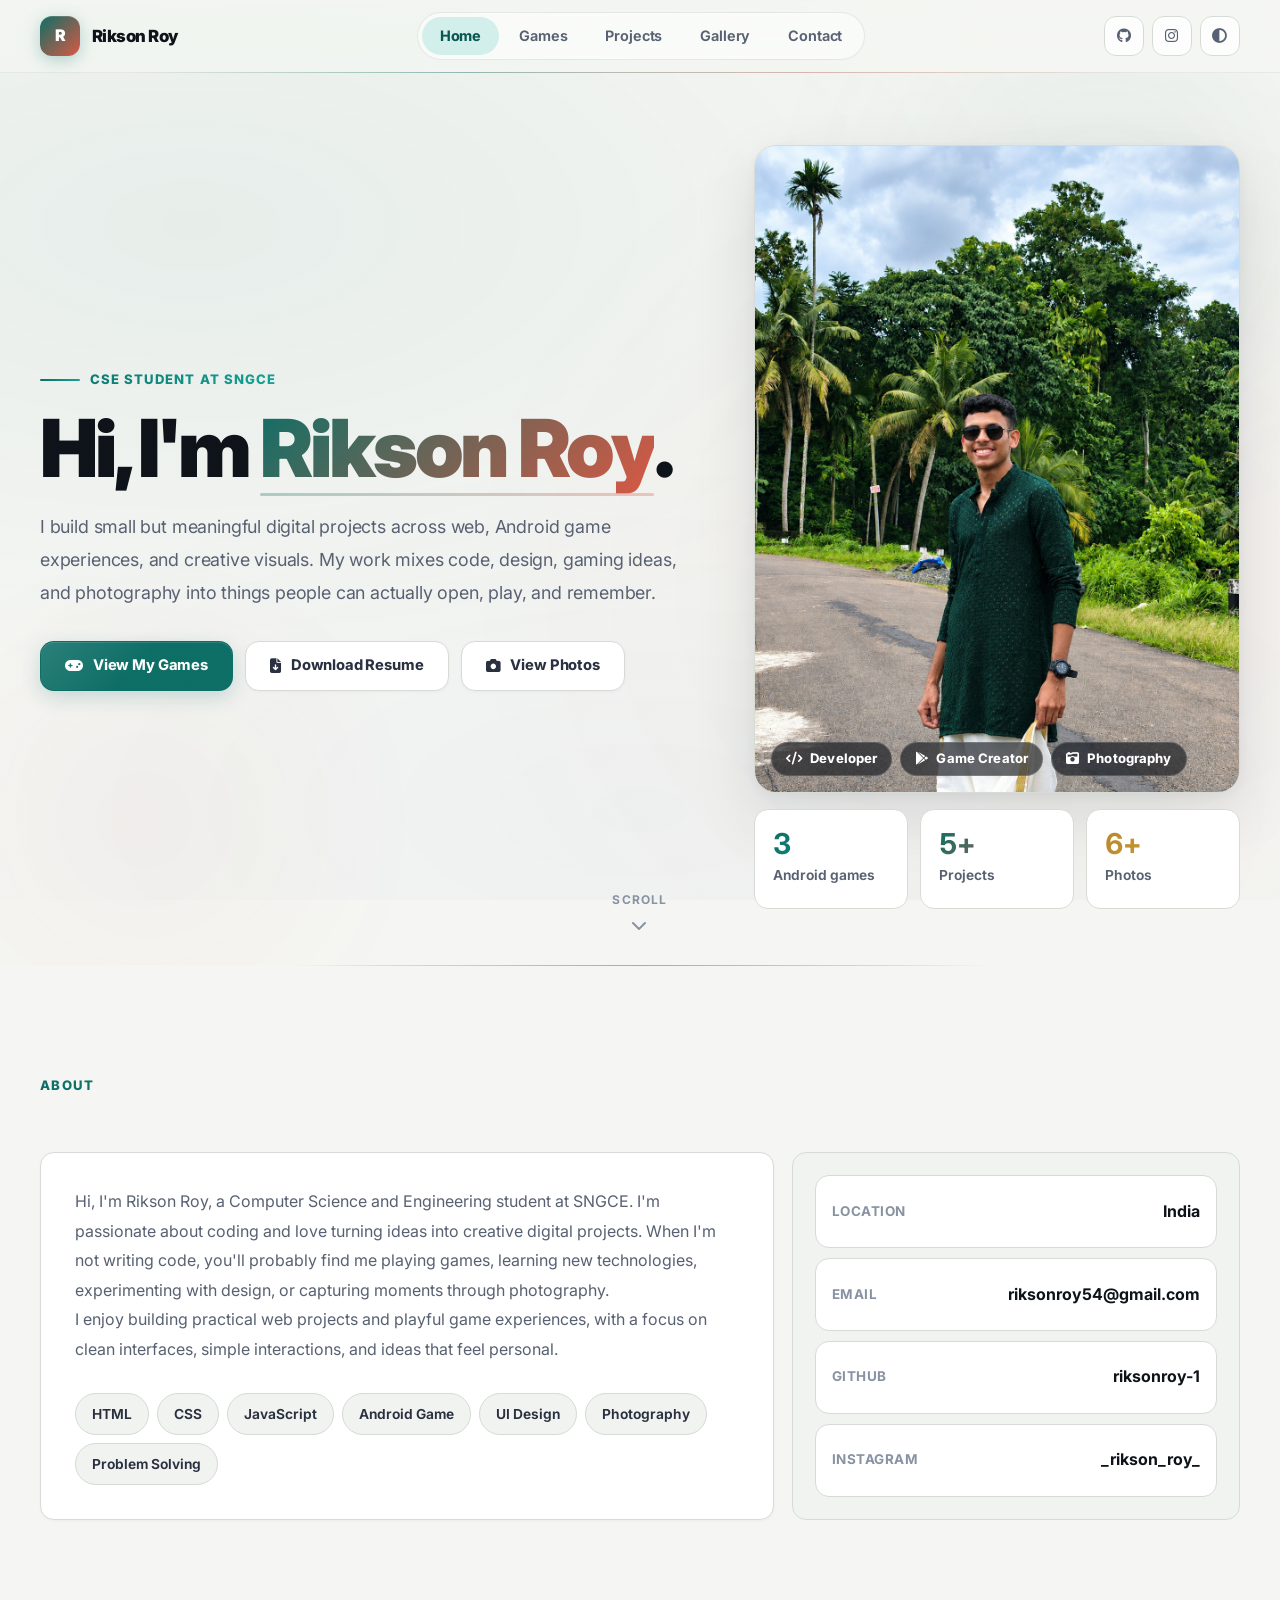
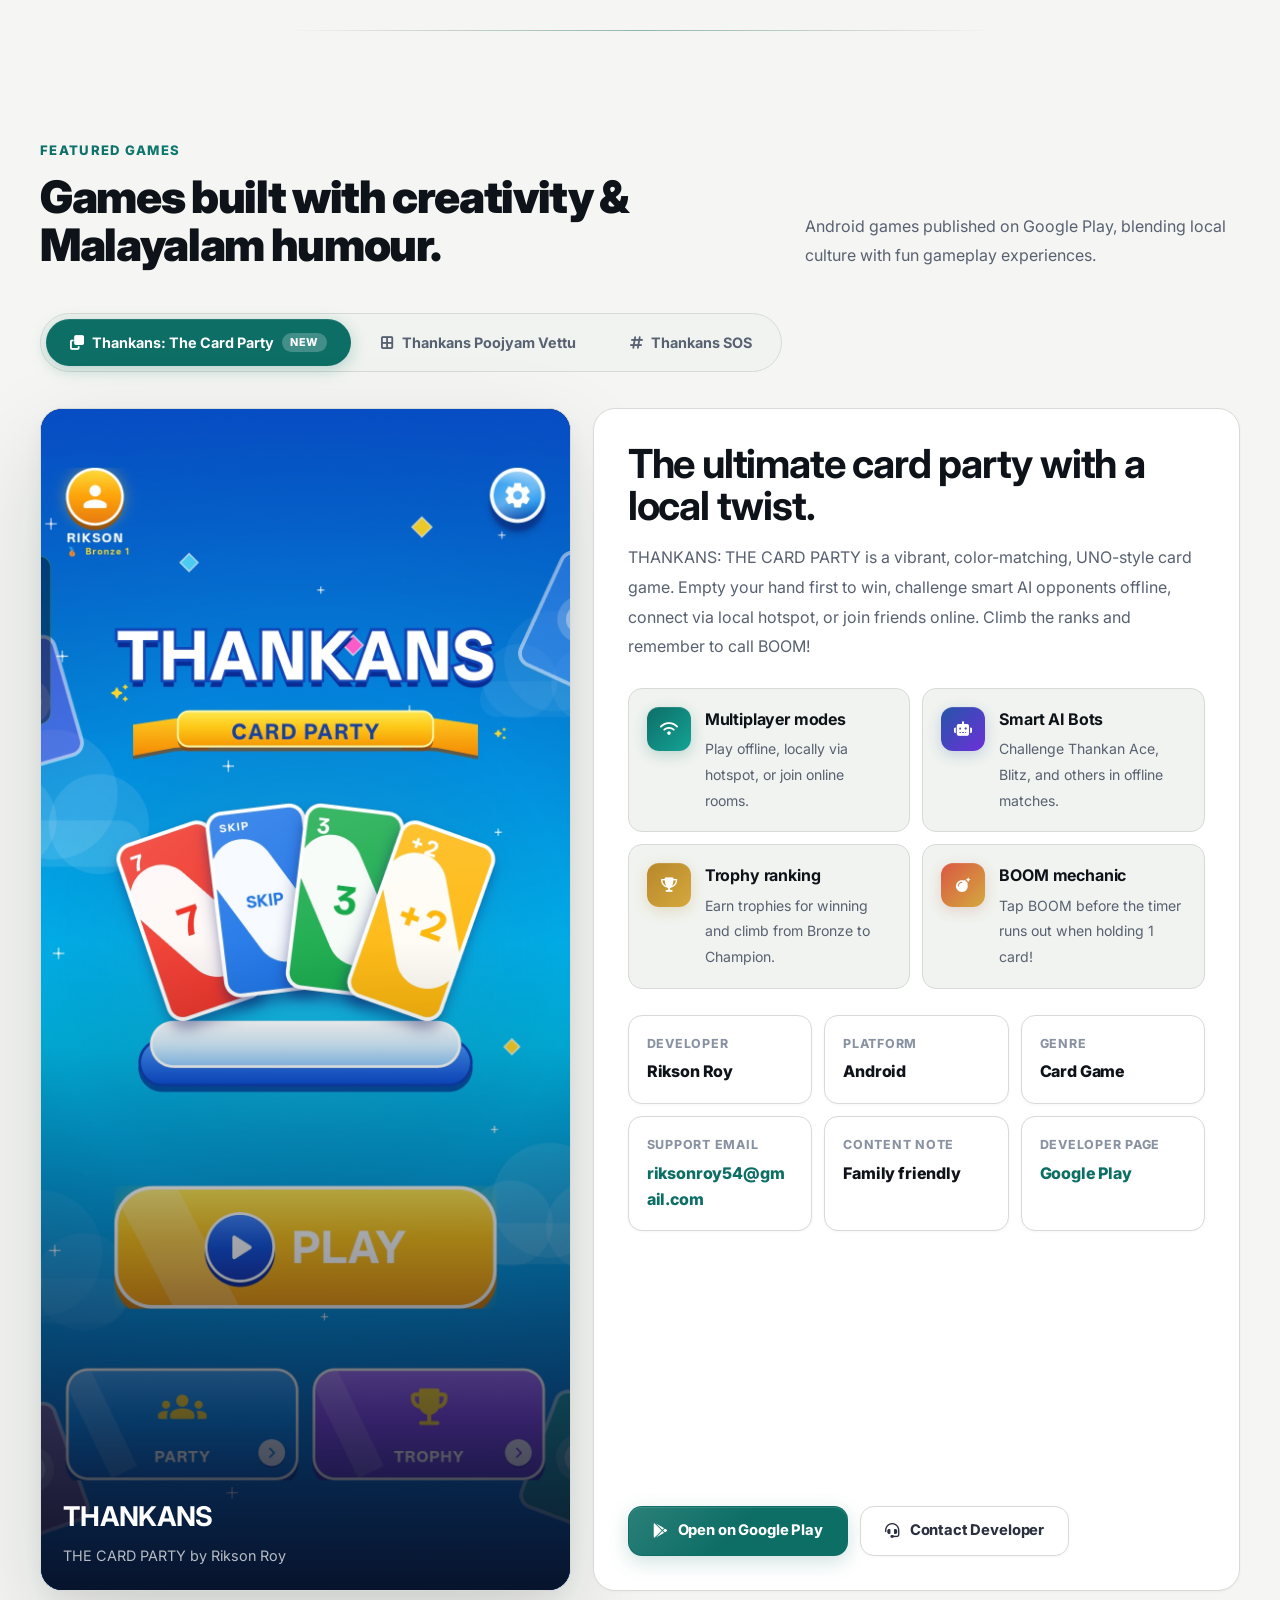
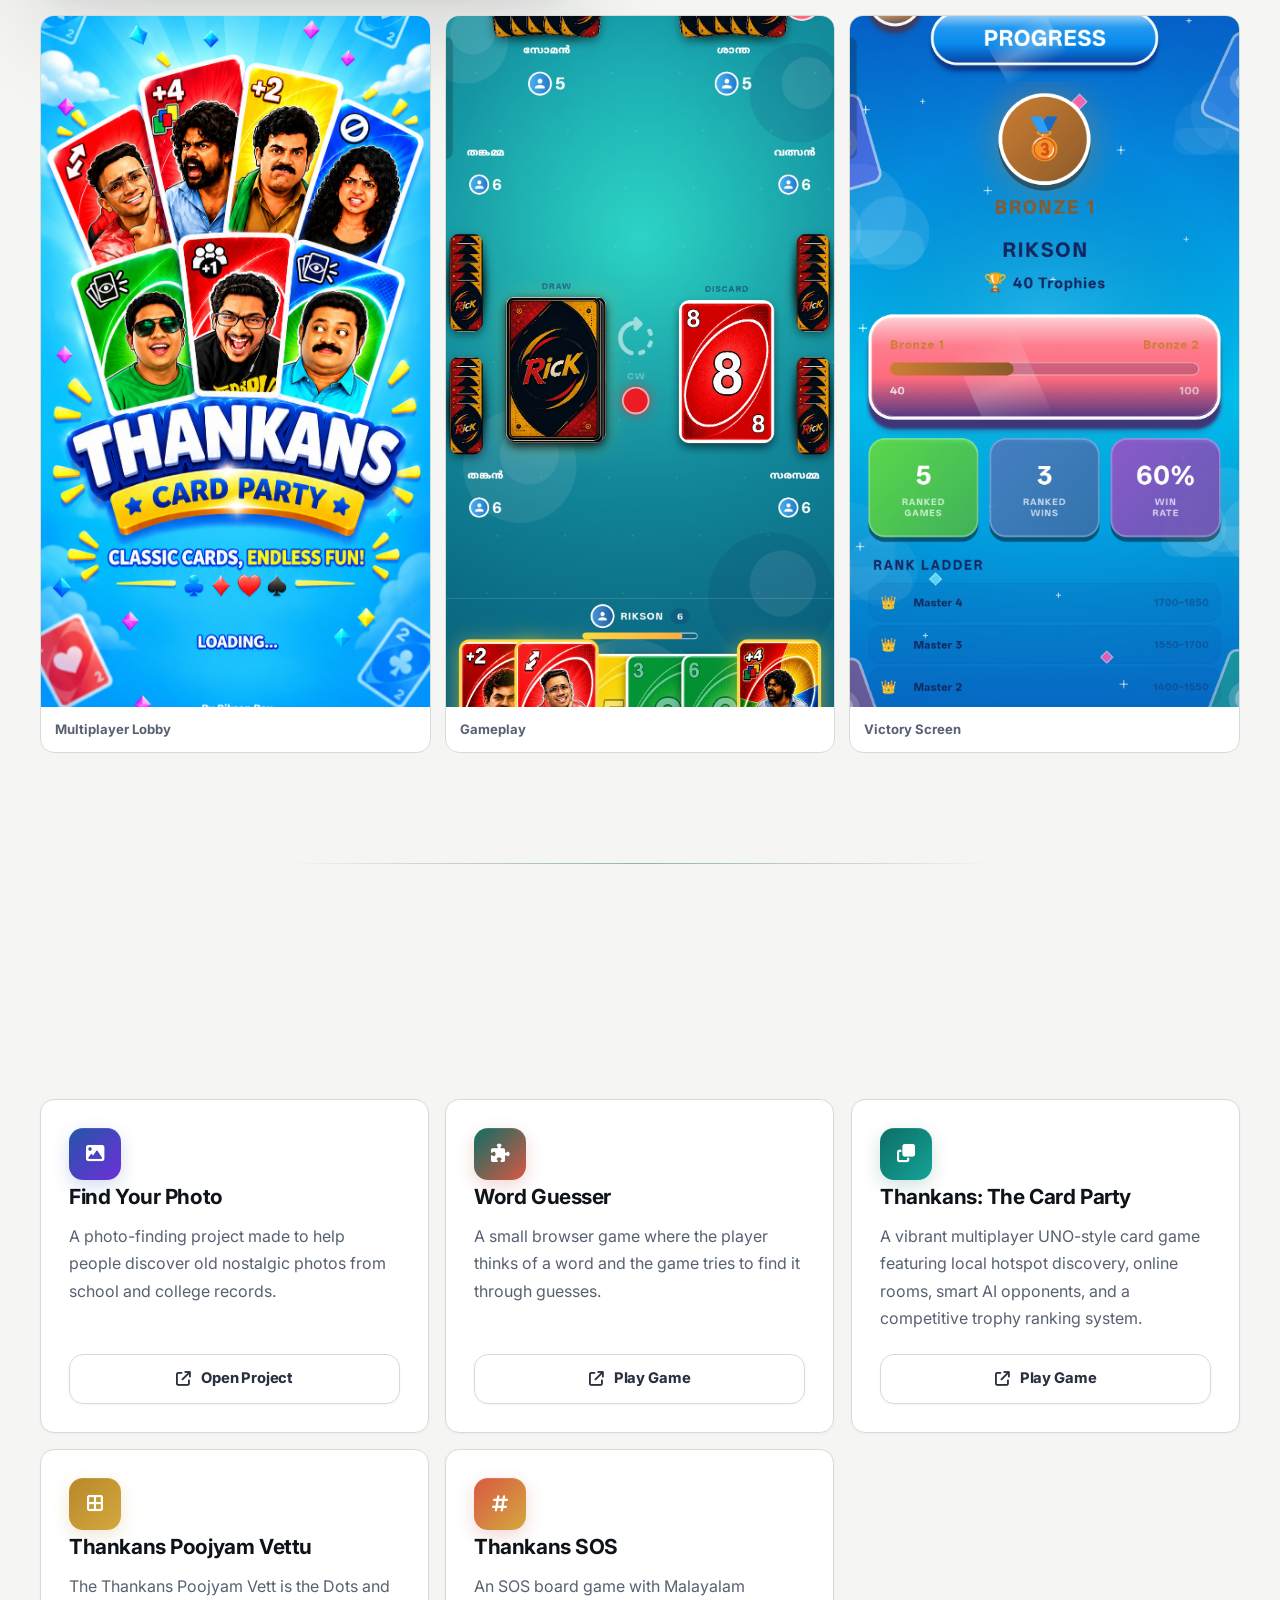
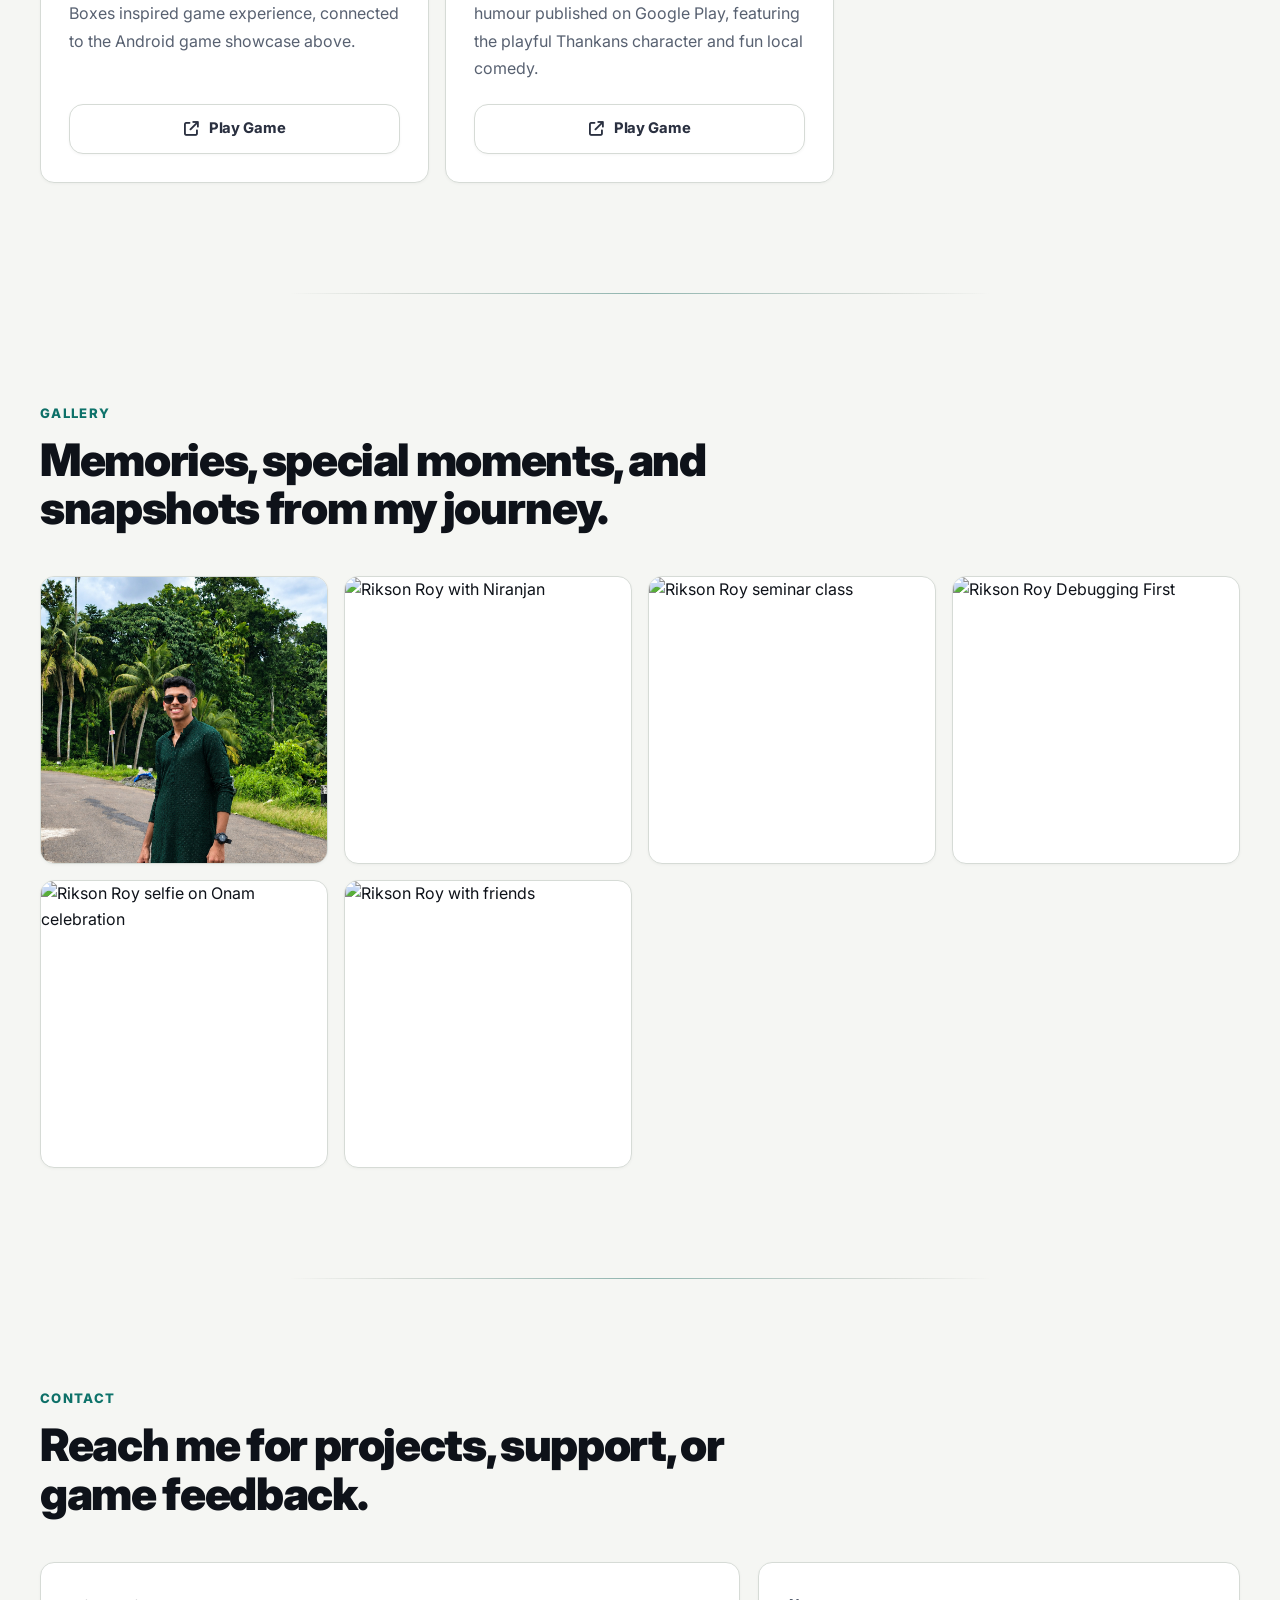
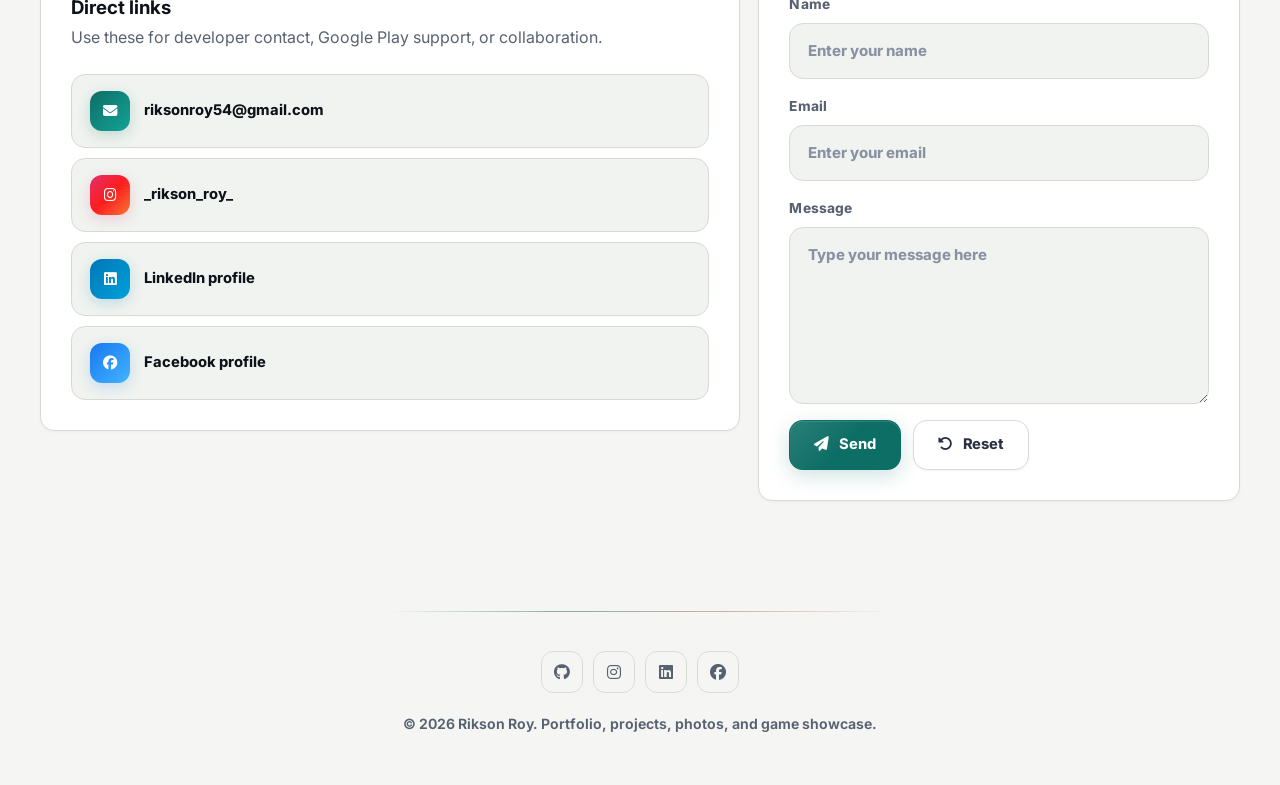
==== commit e337e8ec: "Update index.html" ====
--- a/index.html
+++ b/index.html
@@ -1,44 +1,4 @@
-<!doctype html>
-<html lang="en" data-theme="light">
-
-<head>
-  <meta charset="utf-8" />
-  <meta name="viewport" content="width=device-width,initial-scale=1" />
-  <title>Rikson Roy | CSE Student, Developer &amp; Game Creator</title>
-  <meta name="description"
-    content="Hi, I'm Rikson Roy, a Computer Science and Engineering student at SNGCE, developer, game creator, and photography enthusiast. Explore my projects, photos, social links, and Android games THANKANS POOJYAM VETTU, THANKANS SOS & THANKANS: THE CARD PARTY." />
-  <meta name="keywords"
-    content="Rikson Roy, Rikson, CSE student, SNGCE, portfolio, projects, coder, developer, web developer, photography, game developer, Android game, THANKANS POOJYAM VETTU, Poojyam Vettu, THANKANS SOS, SOS game, Malayalam humour game, Thankans The Card Party, UNO style game" />
-  <meta name="author" content="Rikson Roy" />
-  <link rel="canonical" href="https://riksonroy-1.github.io/Rikson_roy/" />
-  <meta name="robots" content="index, follow, max-image-preview:large" />
-  <meta name="theme-color" content="#101820" />
-
-  <link rel="preconnect" href="https://cdnjs.cloudflare.com" />
-  <link rel="preconnect" href="https://i.ibb.co" />
-  <link rel="preconnect" href="https://fonts.googleapis.com" />
-  <link rel="preconnect" href="https://fonts.gstatic.com" crossorigin />
-  <link
-    href="https://fonts.googleapis.com/css2?family=Inter:wght@400;500;600;700;800;900&family=JetBrains+Mono:wght@500;700&display=swap"
-    rel="stylesheet" />
-  <link rel="stylesheet" href="https://cdnjs.cloudflare.com/ajax/libs/font-awesome/6.5.0/css/all.min.css" />
-  <link rel="icon" href="assets/rikson_roy_dp.jpg" />
-
-  <meta property="og:type" content="profile" />
-  <meta property="og:title" content="Rikson Roy Portfolio" />
-  <meta property="og:description" content="CSE Student, Developer &amp; Game Creator" />
-  <meta property="og:image" content="assets/rikson_roy_dp.jpg" />
-  <meta property="og:image:alt" content="Profile photo of Rikson Roy" />
-  <meta property="og:url" content="https://riksonroy-1.github.io/Rikson_roy/" />
-  <meta name="twitter:card" content="summary_large_image" />
-  <meta name="twitter:title" content="Rikson Roy Portfolio" />
-  <meta name="twitter:description" content="CSE Student, Developer &amp; Game Creator" />
-  <meta name="twitter:image" content="assets/rikson_roy_dp.jpg" />
-
-  <meta name="google-site-verification" content="RRdUpbs9sd3b3C0YNsVh9OXVfetGoLlZ-_ZB2G-GhHw" />
-
-  <script type="application/ld+json">
-  {
+<!doctype html><html lang="en" data-theme="light"><head><meta charset="utf-8"><meta name="viewport" content="width=device-width,initial-scale=1"><title>Rikson Roy | CSE Student, Developer &amp; Game Creator</title><meta name="description" content="Hi, I'm Rikson Roy, a Computer Science and Engineering student at SNGCE, developer, game creator, and photography enthusiast. Explore my projects, photos, social links, and Android games THANKANS POOJYAM VETTU, THANKANS SOS & THANKANS: THE CARD PARTY."><meta name="keywords" content="Rikson Roy, Rikson, CSE student, SNGCE, portfolio, projects, coder, developer, web developer, photography, game developer, Android game, THANKANS POOJYAM VETTU, Poojyam Vettu, THANKANS SOS, SOS game, Malayalam humour game, Thankans The Card Party, UNO style game"><meta name="author" content="Rikson Roy"><link rel="canonical" href="https://riksonroy-1.github.io/Rikson_roy/"><meta name="robots" content="index, follow, max-image-preview:large"><meta name="theme-color" content="#101820"><link rel="preconnect" href="https://cdnjs.cloudflare.com"><link rel="preconnect" href="https://i.ibb.co"><link rel="preconnect" href="https://fonts.googleapis.com"><link rel="preconnect" href="https://fonts.gstatic.com" crossorigin><link href="https://fonts.googleapis.com/css2?family=Inter:wght@400;500;600;700;800;900&family=JetBrains+Mono:wght@500;700&display=swap" rel="stylesheet"><link rel="stylesheet" href="https://cdnjs.cloudflare.com/ajax/libs/font-awesome/6.5.0/css/all.min.css"><link rel="icon" href="assets/rikson_roy_dp.jpg"><meta property="og:type" content="profile"><meta property="og:title" content="Rikson Roy Portfolio"><meta property="og:description" content="CSE Student, Developer &amp; Game Creator"><meta property="og:image" content="assets/rikson_roy_dp.jpg"><meta property="og:image:alt" content="Profile photo of Rikson Roy"><meta property="og:url" content="https://riksonroy-1.github.io/Rikson_roy/"><meta name="twitter:card" content="summary_large_image"><meta name="twitter:title" content="Rikson Roy Portfolio"><meta name="twitter:description" content="CSE Student, Developer &amp; Game Creator"><meta name="twitter:image" content="assets/rikson_roy_dp.jpg"><meta name="google-site-verification" content="RRdUpbs9sd3b3C0YNsVh9OXVfetGoLlZ-_ZB2G-GhHw"><script type="application/ld+json">{
     "@context": "https://schema.org",
     "@graph": [
       {
@@ -148,767 +108,4 @@
         ]
       }
     ]
-  }
-  </script>
-
-  <link rel="stylesheet" href="css/style.css" />
-
-</head>
-
-<body>
-  <div class="scroll-progress" id="scrollProgress"></div>
-
-  <header class="site-header">
-    <div class="container nav-row">
-      <a class="brand" href="#home" aria-label="Rikson Roy home">
-        <span class="brand-mark" aria-hidden="true">R</span>
-        <span>Rikson Roy</span>
-      </a>
-
-      <nav class="main-nav" id="mainNav" aria-label="Main navigation">
-        <a href="#home" class="nav-link active">Home</a>
-        <a href="#games" class="nav-link">Games</a>
-        <a href="#projects" class="nav-link">Projects</a>
-        <a href="#gallery" class="nav-link">Gallery</a>
-        <a href="#contact" class="nav-link">Contact</a>
-      </nav>
-
-      <div class="nav-actions">
-        <a class="social-button" href="https://github.com/riksonroy-1" target="_blank" rel="noopener"
-          aria-label="GitHub profile" title="GitHub">
-          <i class="fab fa-github" aria-hidden="true"></i>
-        </a>
-        <a class="social-button" href="https://www.instagram.com/_rikson_roy_?igsh=OXQzMnViYzF4aGRl" target="_blank"
-          rel="noopener" aria-label="Instagram profile" title="Instagram">
-          <i class="fab fa-instagram" aria-hidden="true"></i>
-        </a>
-        <button class="icon-button" id="themeToggle" type="button" aria-label="Toggle theme" title="Theme">
-          <i class="fa-solid fa-circle-half-stroke" aria-hidden="true"></i>
-        </button>
-        <button class="icon-button mobile-menu-button" id="menuToggle" type="button" aria-label="Open navigation"
-          title="Menu">
-          <i class="fa-solid fa-bars" aria-hidden="true"></i>
-        </button>
-      </div>
-    </div>
-  </header>
-
-  <main>
-    <section class="hero" id="home">
-      <div class="container hero-grid">
-        <div class="hero-copy-wrap reveal is-visible">
-          <p class="eyebrow">CSE student at SNGCE</p>
-          <h1 class="hero-title">Hi, I'm <span>Rikson Roy</span>.</h1>
-          <p class="hero-copy">
-            I build small but meaningful digital projects across web, Android game experiences, and creative visuals.
-            My work mixes code, design, gaming ideas, and photography into things people can actually open, play, and
-            remember.
-          </p>
-          <div class="hero-actions">
-            <a class="btn btn-primary" href="#games">
-              <i class="fa-solid fa-gamepad" aria-hidden="true"></i>
-              View My Games
-            </a>
-            <a class="btn btn-ghost" href="Rikson_Roy_Resume.pdf" download>
-              <i class="fa-solid fa-file-arrow-down" aria-hidden="true"></i>
-              Download Resume
-            </a>
-            <a class="btn btn-ghost" href="#gallery">
-              <i class="fa-solid fa-camera" aria-hidden="true"></i>
-              View Photos
-            </a>
-          </div>
-        </div>
-
-        <div class="hero-visual reveal is-visible">
-          <div class="portrait-wrap">
-            <img src="assets/rikson_roy_dp.jpg" alt="Profile photo of Rikson Roy" fetchpriority="high" />
-            <div class="portrait-caption" aria-label="Highlights">
-              <span class="tag"><i class="fa-solid fa-code" aria-hidden="true"></i> Developer</span>
-              <span class="tag"><i class="fa-brands fa-google-play" aria-hidden="true"></i> Game Creator</span>
-              <span class="tag"><i class="fa-solid fa-camera-retro" aria-hidden="true"></i> Photography</span>
-            </div>
-          </div>
-          <div class="quick-stats" aria-label="Portfolio stats">
-            <div class="stat-card">
-              <strong data-count="3">0</strong>
-              <span>Android games</span>
-            </div>
-            <div class="stat-card">
-              <strong data-count="5" data-suffix="+">0</strong>
-              <span>Projects</span>
-            </div>
-            <div class="stat-card">
-              <strong data-count="6" data-suffix="+">0</strong>
-              <span>Photos</span>
-            </div>
-          </div>
-        </div>
-      </div>
-      <a class="scroll-indicator" href="#about" aria-label="Scroll down">
-        <span>Scroll</span>
-        <i class="fa-solid fa-chevron-down" aria-hidden="true"></i>
-      </a>
-    </section>
-
-    <section class="section" id="about">
-      <div class="container">
-        <div class="section-head reveal">
-          <div>
-            <p class="section-kicker">About</p>
-          </div>
-        </div>
-
-        <div class="about-grid">
-          <article class="about-panel reveal">
-            <p>
-              Hi, I'm Rikson Roy, a Computer Science and Engineering student at SNGCE. I'm passionate about coding and
-              love turning ideas into creative digital projects. When I'm not writing code, you'll probably find me
-              playing games, learning new technologies, experimenting with design, or capturing moments through
-              photography.
-            </p>
-            <p>
-              I enjoy building practical web projects and playful game experiences, with a focus on clean interfaces,
-              simple interactions, and ideas that feel personal.
-            </p>
-            <div class="skill-list" aria-label="Skills">
-              <span>HTML</span>
-              <span>CSS</span>
-              <span>JavaScript</span>
-              <span>Android Game</span>
-              <span>UI Design</span>
-              <span>Photography</span>
-              <span>Problem Solving</span>
-            </div>
-          </article>
-
-          <aside class="profile-list reveal" aria-label="Profile details">
-            <div>
-              <span>Location</span>
-              <strong>India</strong>
-            </div>
-            <a href="mailto:riksonroy54@gmail.com">
-              <span>Email</span>
-              <strong>riksonroy54@gmail.com</strong>
-            </a>
-            <a href="https://github.com/riksonroy-1" target="_blank" rel="noopener">
-              <span>GitHub</span>
-              <strong>riksonroy-1</strong>
-            </a>
-            <a href="https://www.instagram.com/_rikson_roy_?igsh=OXQzMnViYzF4aGRl" target="_blank" rel="noopener">
-              <span>Instagram</span>
-              <strong>_rikson_roy_</strong>
-            </a>
-          </aside>
-        </div>
-      </div>
-    </section>
-
-    <section class="section" id="games">
-      <div class="container">
-        <div class="section-head reveal">
-          <div>
-            <p class="section-kicker">Featured Games</p>
-            <h2 class="section-title">Games built with creativity & Malayalam humour.</h2>
-          </div>
-          <p class="section-copy">
-            Android games published on Google Play, blending local culture with fun gameplay experiences.
-          </p>
-        </div>
-
-        <div class="game-tabs reveal">
-          <button class="game-tab active" data-game="card-party" type="button">
-            <i class="fa-solid fa-clone" aria-hidden="true"></i>
-            Thankans: The Card Party
-            <span class="new-badge">New</span>
-          </button>
-          <button class="game-tab" data-game="poojyam-vettu" type="button">
-            <i class="fa-solid fa-border-all" aria-hidden="true"></i>
-           Thankans Poojyam Vettu
-          </button>
-          <button class="game-tab" data-game="sos" type="button">
-            <i class="fa-solid fa-hashtag" aria-hidden="true"></i>
-            Thankans SOS
-          </button>
-        </div>
-
-        <div class="game-content active" id="game-card-party">
-          <div class="game-showcase">
-            <div class="game-media reveal">
-              <img src="assets/cardparty-home.jpg" alt="THANKANS: THE CARD PARTY game home screen" loading="lazy" />
-              <div class="game-media-label">
-                <strong>THANKANS</strong>
-                <span>THE CARD PARTY by Rikson Roy</span>
-              </div>
-            </div>
-
-            <article class="game-panel reveal">
-              <div>
-                <h3 class="game-title">The ultimate card party with a local twist.</h3>
-                <p class="game-description">
-                  THANKANS: THE CARD PARTY is a vibrant, color-matching, UNO-style card game. Empty your hand first to win, challenge smart AI opponents offline, connect via local hotspot, or join friends online. Climb the ranks and remember to call BOOM!
-                </p>
-
-                <div class="feature-grid" aria-label="Card Party game features">
-                  <div class="feature-item">
-                    <i class="fa-solid fa-wifi" aria-hidden="true"></i>
-                    <div>
-                      <strong>Multiplayer modes</strong>
-                      <span>Play offline, locally via hotspot, or join online rooms.</span>
-                    </div>
-                  </div>
-                  <div class="feature-item">
-                    <i class="fa-solid fa-robot" aria-hidden="true"></i>
-                    <div>
-                      <strong>Smart AI Bots</strong>
-                      <span>Challenge Thankan Ace, Blitz, and others in offline matches.</span>
-                    </div>
-                  </div>
-                  <div class="feature-item">
-                    <i class="fa-solid fa-trophy" aria-hidden="true"></i>
-                    <div>
-                      <strong>Trophy ranking</strong>
-                      <span>Earn trophies for winning and climb from Bronze to Champion.</span>
-                    </div>
-                  </div>
-                  <div class="feature-item">
-                    <i class="fa-solid fa-bomb" aria-hidden="true"></i>
-                    <div>
-                      <strong>BOOM mechanic</strong>
-                      <span>Tap BOOM before the timer runs out when holding 1 card!</span>
-                    </div>
-                  </div>
-                </div>
-
-                <div class="detail-grid" aria-label="Card Party game details">
-                  <div class="detail-card">
-                    <span>Developer</span>
-                    <strong>Rikson Roy</strong>
-                  </div>
-                  <div class="detail-card">
-                    <span>Platform</span>
-                    <strong>Android</strong>
-                  </div>
-                  <div class="detail-card">
-                    <span>Genre</span>
-                    <strong>Card Game</strong>
-                  </div>
-                  <div class="detail-card">
-                    <span>Support email</span>
-                    <a href="mailto:riksonroy54@gmail.com">riksonroy54@gmail.com</a>
-                  </div>
-                  <div class="detail-card">
-                    <span>Content note</span>
-                    <strong>Family friendly</strong>
-                  </div>
-                  <div class="detail-card">
-                    <span>Developer page</span>
-                    <a href="https://play.google.com/store/apps/dev?id=8865657185045304173" target="_blank"
-                      rel="noopener">Google Play</a>
-                  </div>
-                </div>
-              </div>
-
-              <div class="button-row">
-                <a class="btn btn-primary"
-                  href="https://play.google.com/store/apps/details?id=com.rick.thankans_cards" target="_blank"
-                  rel="noopener">
-                  <i class="fa-brands fa-google-play" aria-hidden="true"></i>
-                  Open on Google Play
-                </a>
-                <a class="btn btn-ghost" href="#contact">
-                  <i class="fa-solid fa-headset" aria-hidden="true"></i>
-                  Contact Developer
-                </a>
-              </div>
-            </article>
-          </div>
-
-          <div class="screenshot-grid reveal" aria-label="Card Party game screenshots">
-            <figure>
-              <img src="assets/cardparty-intro.jpg" alt="THANKANS: THE CARD PARTY lobby screen" loading="lazy" />
-              <figcaption>Multiplayer Lobby</figcaption>
-            </figure>
-            <figure>
-              <img src="assets/cardparty-gameplay.jpg" alt="THANKANS: THE CARD PARTY gameplay" loading="lazy" />
-              <figcaption>Gameplay</figcaption>
-            </figure>
-            <figure>
-              <img src="assets/cardparty-winner.jpg" alt="THANKANS: THE CARD PARTY winner screen" loading="lazy" />
-              <figcaption>Victory Screen</figcaption>
-            </figure>
-          </div>
-        </div>
-        <div class="game-content" id="game-poojyam-vettu">
-        <div class="game-showcase">
-          <div class="game-media reveal">
-            <img src="assets/thankans-home.jpeg" alt="THANKANS POOJYAM VETTU game home screen" loading="eager" />
-            <div class="game-media-label">
-              <strong>THANKANS</strong>
-              <span>POOJYAM VETTU by Rikson Roy</span>
-            </div>
-          </div>
-
-          <article class="game-panel reveal">
-            <div>
-              <h3 class="game-title">A Dots and Boxes style game with local character.</h3>
-              <p class="game-description">
-                THANKANS POOJYAM VETTU is made for entertainment and built around the familiar Poojyam Vettu / Dots and
-                Boxes idea. It includes offline play, online room-based multiplayer, player progress, game settings,
-                sound controls, themes, a store, and coin rewards.
-              </p>
-
-              <div class="feature-grid" aria-label="Game features">
-                <div class="feature-item">
-                  <i class="fa-solid fa-user-group" aria-hidden="true"></i>
-                  <div>
-                    <strong>Offline mode</strong>
-                    <span>Play locally and challenge the Thankan-style game opponent.</span>
-                  </div>
-                </div>
-                <div class="feature-item">
-                  <i class="fa-solid fa-wifi" aria-hidden="true"></i>
-                  <div>
-                    <strong>Online rooms</strong>
-                    <span>Create and join rooms with codes for friend matches.</span>
-                  </div>
-                </div>
-                <div class="feature-item">
-                  <i class="fa-solid fa-trophy" aria-hidden="true"></i>
-                  <div>
-                    <strong>Progress system</strong>
-                    <span>Tracks wins and completion so players can keep improving.</span>
-                  </div>
-                </div>
-                <div class="feature-item">
-                  <i class="fa-solid fa-store" aria-hidden="true"></i>
-                  <div>
-                    <strong>Store and themes</strong>
-                    <span>Includes coins, unlockable board themes, and sound settings.</span>
-                  </div>
-                </div>
-              </div>
-
-              <div class="detail-grid" aria-label="Game and developer details">
-                <div class="detail-card">
-                  <span>Developer</span>
-                  <strong>Rikson Roy</strong>
-                </div>
-                <div class="detail-card">
-                  <span>Platform</span>
-                  <strong>Android &amp; Web</strong>
-                </div>
-                <div class="detail-card">
-                  <span>Version</span>
-                  <strong>1.2.2</strong>
-                </div>
-                <div class="detail-card">
-                  <span>Support email</span>
-                  <a href="mailto:riksonroy54@gmail.com">riksonroy54@gmail.com</a>
-                </div>
-                <div class="detail-card">
-                  <span>Content note</span>
-                  <strong>Entertainment / 18+ humor</strong>
-                </div>
-                <div class="detail-card">
-                  <span>Developer page</span>
-                  <a href="https://play.google.com/store/apps/dev?id=8865657185045304173" target="_blank"
-                    rel="noopener">Google Play search</a>
-                </div>
-              </div>
-            </div>
-
-            <div class="button-row">
-              <a class="btn btn-primary"
-                href="https://play.google.com/store/apps/details?id=com.rick.thankanspoojyamvettu" target="_blank"
-                rel="noopener">
-                <i class="fa-brands fa-google-play" aria-hidden="true"></i>
-                Open on Google Play
-              </a>
-              <a class="btn btn-ghost" href="#contact">
-                <i class="fa-solid fa-headset" aria-hidden="true"></i>
-                Contact Developer
-              </a>
-            </div>
-          </article>
-        </div>
-
-        <div class="screenshot-grid reveal" aria-label="Game screenshots">
-          <figure>
-            <img src="assets/thankans-intro.jpeg" alt="THANKANS POOJYAM VETTU intro screen" loading="lazy" />
-            <figcaption>Intro screen</figcaption>
-          </figure>
-          <figure>
-            <img src="assets/thankans-online.jpeg" alt="THANKANS POOJYAM VETTU gameplay screen" loading="lazy" />
-            <figcaption>Gameplay</figcaption>
-          </figure>
-          <figure>
-            <img src="assets/thankans-winner.jpeg" alt="THANKANS POOJYAM VETTU winner screen" loading="lazy" />
-            <figcaption>Winner state</figcaption>
-          </figure>
-        </div>
-        </div>
-
-        <div class="game-content" id="game-sos">
-          <div class="game-showcase">
-            <div class="game-media reveal">
-              <img src="assets/sos-home.jpg" alt="THANKANS SOS game home screen" loading="lazy" />
-              <div class="game-media-label">
-                <strong>THANKANS</strong>
-                <span>SOS by Rikson Roy</span>
-              </div>
-            </div>
-
-            <article class="game-panel reveal">
-              <div>
-                <h3 class="game-title">SOS with a twist of Malayalam humour.</h3>
-                <p class="game-description">
-                  THANKANS SOS is the classic SOS board game reimagined with Malayalam humour and playful
-                  Thankan-style character. Challenge friends, fill the grid with S and O, and enjoy hilarious
-                  commentary that makes every match entertaining.
-                </p>
-
-                <div class="feature-grid" aria-label="SOS game features">
-                  <div class="feature-item">
-                    <i class="fa-solid fa-face-laugh-squint" aria-hidden="true"></i>
-                    <div>
-                      <strong>Malayalam humour</strong>
-                      <span>Hilarious local comedy woven into every match and moment.</span>
-                    </div>
-                  </div>
-                  <div class="feature-item">
-                    <i class="fa-solid fa-table-cells" aria-hidden="true"></i>
-                    <div>
-                      <strong>Classic SOS gameplay</strong>
-                      <span>The timeless SOS board game with a fresh, fun interface.</span>
-                    </div>
-                  </div>
-                  <div class="feature-item">
-                    <i class="fa-solid fa-user-group" aria-hidden="true"></i>
-                    <div>
-                      <strong>Multiplayer fun</strong>
-                      <span>Play with friends locally and compete for the highest score.</span>
-                    </div>
-                  </div>
-                  <div class="feature-item">
-                    <i class="fa-solid fa-palette" aria-hidden="true"></i>
-                    <div>
-                      <strong>Vibrant design</strong>
-                      <span>Fun visuals with the signature Thankans style and flair.</span>
-                    </div>
-                  </div>
-                </div>
-
-                <div class="detail-grid" aria-label="SOS game details">
-                  <div class="detail-card">
-                    <span>Developer</span>
-                    <strong>Rikson Roy</strong>
-                  </div>
-                  <div class="detail-card">
-                    <span>Platform</span>
-                    <strong>Android</strong>
-                  </div>
-                  <div class="detail-card">
-                    <span>Genre</span>
-                    <strong>Board / Comedy</strong>
-                  </div>
-                  <div class="detail-card">
-                    <span>Support email</span>
-                    <a href="mailto:riksonroy54@gmail.com">riksonroy54@gmail.com</a>
-                  </div>
-                  <div class="detail-card">
-                    <span>Content note</span>
-                    <strong>Malayalam humor / 18+</strong>
-                  </div>
-                  <div class="detail-card">
-                    <span>Developer page</span>
-                    <a href="https://play.google.com/store/apps/dev?id=8865657185045304173" target="_blank"
-                      rel="noopener">Google Play</a>
-                  </div>
-                </div>
-              </div>
-
-              <div class="button-row">
-                <a class="btn btn-primary"
-                  href="https://play.google.com/store/apps/details?id=com.rick.thankansos" target="_blank"
-                  rel="noopener">
-                  <i class="fa-brands fa-google-play" aria-hidden="true"></i>
-                  Open on Google Play
-                </a>
-                <a class="btn btn-ghost" href="#contact">
-                  <i class="fa-solid fa-headset" aria-hidden="true"></i>
-                  Contact Developer
-                </a>
-              </div>
-            </article>
-          </div>
-
-          <div class="screenshot-grid reveal" aria-label="SOS game screenshots">
-            <figure>
-              <img src="assets/sos-gameplay.jpg" alt="THANKANS SOS gameplay screen" loading="lazy" />
-              <figcaption>Gameplay</figcaption>
-            </figure>
-            <figure>
-              <img src="assets/sos-board.jpg" alt="THANKANS SOS game board" loading="lazy" />
-              <figcaption>Game board</figcaption>
-            </figure>
-            <figure>
-              <img src="assets/sos-winner.jpg" alt="THANKANS SOS winner screen" loading="lazy" />
-              <figcaption>Winner screen</figcaption>
-            </figure>
-          </div>
-        </div>
-        
-      </div>
-    </section>
-
-    <section class="section" id="projects">
-      <div class="container">
-        <div class="section-head reveal">
-          <div>
-            <p class="section-kicker">Projects</p>
-            <h2 class="section-title">Web projects and experiments.</h2>
-          </div>
-          <p class="section-copy">
-
-          </p>
-        </div>
-
-        <div class="projects-grid">
-          <article class="project-card reveal">
-            <div>
-              <div class="project-icon"><i class="fa-solid fa-image" aria-hidden="true"></i></div>
-              <h3>Find Your Photo</h3>
-              <p>
-                A photo-finding project made to help people discover old nostalgic photos from school and college
-                records.
-              </p>
-            </div>
-            <a class="btn btn-ghost" href="https://riksonroy-1.github.io/Find-Your-Photo/" target="_blank"
-              rel="noopener">
-              <i class="fa-solid fa-arrow-up-right-from-square" aria-hidden="true"></i>
-              Open Project
-            </a>
-          </article>
-
-          <article class="project-card reveal">
-            <div>
-              <div class="project-icon"><i class="fa-solid fa-puzzle-piece" aria-hidden="true"></i></div>
-              <h3>Word Guesser</h3>
-              <p>
-                A small browser game where the player thinks of a word and the game tries to find it through guesses.
-              </p>
-            </div>
-            <a class="btn btn-ghost" href="https://riksonroy-1.github.io/Word-Finder-Game/" target="_blank"
-              rel="noopener">
-              <i class="fa-solid fa-arrow-up-right-from-square" aria-hidden="true"></i>
-              Play Game
-            </a>
-          </article>
-
-          <article class="project-card reveal">
-            <div>
-              <div class="project-icon"><i class="fa-solid fa-clone" aria-hidden="true"></i></div>
-              <h3>Thankans: The Card Party</h3>
-              <p>
-                A vibrant multiplayer UNO-style card game featuring local hotspot discovery, online rooms, smart AI opponents, and a competitive trophy ranking system.
-              </p>
-            </div>
-            <a class="btn btn-ghost" href="https://play.google.com/store/apps/details?id=com.rick.thankans_cards"
-              target="_blank" rel="noopener">
-              <i class="fa-solid fa-arrow-up-right-from-square" aria-hidden="true"></i>
-              Play Game
-            </a>
-          </article>
-          <article class="project-card reveal">
-            <div>
-              <div class="project-icon"><i class="fa-solid fa-border-all" aria-hidden="true"></i></div>
-              <h3>Thankans Poojyam Vettu</h3>
-              <p>
-                The Thankans Poojyam Vett is the Dots and Boxes inspired game experience, connected to the Android game
-                showcase
-                above.
-              </p>
-            </div>
-            <a class="btn btn-ghost" href="https://play.google.com/store/apps/details?id=com.rick.thankanspoojyamvettu"
-              target="_blank" rel="noopener">
-              <i class="fa-solid fa-arrow-up-right-from-square" aria-hidden="true"></i>
-              Play Game
-            </a>
-          </article>
-
-          <article class="project-card reveal">
-            <div>
-              <div class="project-icon"><i class="fa-solid fa-hashtag" aria-hidden="true"></i></div>
-              <h3>Thankans SOS</h3>
-              <p>
-                An SOS board game with Malayalam humour published on Google Play, featuring the playful Thankans
-                character and fun local comedy.
-              </p>
-            </div>
-            <a class="btn btn-ghost" href="https://play.google.com/store/apps/details?id=com.rick.thankansos"
-              target="_blank" rel="noopener">
-              <i class="fa-solid fa-arrow-up-right-from-square" aria-hidden="true"></i>
-              Play Game
-            </a>
-          </article>
-
-        </div>
-      </div>
-    </section>
-
-    <section class="section" id="gallery">
-      <div class="container">
-        <div class="section-head reveal">
-          <div>
-            <p class="section-kicker">Gallery</p>
-            <h2 class="section-title">Memories, special moments, and snapshots from my journey.</h2>
-          </div>
-          <p class="section-copy">
-
-          </p>
-        </div>
-
-        <div class="gallery-grid">
-          <figure class="reveal">
-            <img src="assets/rikson_roy_dp.jpg" alt="Rikson Roy" loading="lazy" />
-            <figcaption>Rikson Roy.</figcaption>
-          </figure>
-
-          <figure class="reveal">
-            <img src="https://i.ibb.co/s961vKQn/rikson-and-niranjan.jpg" alt="Rikson Roy with Niranjan"
-              loading="lazy" />
-            <figcaption>I am with my friend Niranjan.</figcaption>
-          </figure>
-
-          <figure class="reveal">
-            <img src="https://i.ibb.co/V0vtZ3pJ/Seminar-by-Rikson-Roy.jpg" alt="Rikson Roy seminar class"
-              loading="lazy" />
-            <figcaption>I am presenting a seminar on Digital Privacy and Ethics.</figcaption>
-          </figure>
-
-          <figure class="reveal">
-            <img src="https://i.ibb.co/yF9w3YWd/Debugging-First.jpg" alt="Rikson Roy Debugging First" loading="lazy" />
-            <figcaption>First prize in a debugging competition.</figcaption>
-          </figure>
-
-          <figure class="reveal">
-            <img src="https://i.ibb.co/jk0KcYYv/rikson.jpg" alt="Rikson Roy selfie on Onam celebration"
-              loading="lazy" />
-            <figcaption>Just a Mirror Selfie.</figcaption>
-          </figure>
-
-          <figure class="reveal">
-            <img src="https://i.ibb.co/hFLy4fCv/IMG20250116004633.jpg" alt="Rikson Roy with friends" loading="lazy" />
-            <figcaption>With friends.</figcaption>
-          </figure>
-        </div>
-      </div>
-    </section>
-
-    <section class="section" id="contact">
-      <div class="container">
-        <div class="section-head reveal">
-          <div>
-            <p class="section-kicker">Contact</p>
-            <h2 class="section-title">Reach me for projects, support, or game feedback.</h2>
-          </div>
-          <p class="section-copy">
-
-          </p>
-        </div>
-
-        <div class="contact-grid">
-          <div class="contact-panel reveal">
-            <h3>Direct links</h3>
-            <p class="section-copy">
-              Use these for developer contact, Google Play support, or collaboration.
-            </p>
-            <div class="contact-list">
-              <a href="mailto:riksonroy54@gmail.com">
-                <i class="fa-solid fa-envelope" aria-hidden="true"></i>
-                riksonroy54@gmail.com
-              </a>
-              <a href="https://www.instagram.com/_rikson_roy_?igsh=OXQzMnViYzF4aGRl" target="_blank" rel="noopener">
-                <i class="fab fa-instagram" aria-hidden="true"></i>
-                _rikson_roy_
-              </a>
-              <a href="https://www.linkedin.com/in/rikson-roy-144460332" target="_blank" rel="noopener">
-                <i class="fab fa-linkedin" aria-hidden="true"></i>
-                LinkedIn profile
-              </a>
-              <a href="https://www.facebook.com/rikson.roy.79" target="_blank" rel="noopener">
-                <i class="fab fa-facebook" aria-hidden="true"></i>
-                Facebook profile
-              </a>
-            </div>
-          </div>
-
-          <form class="contact-panel contact-form reveal" action="mailto:riksonroy54@gmail.com" method="post"
-            enctype="text/plain">
-            <label>
-              Name
-              <input name="name" type="text" required placeholder="Enter your name" />
-            </label>
-            <label>
-              Email
-              <input name="email" type="email" required placeholder="Enter your email" />
-            </label>
-            <label>
-              Message
-              <textarea name="message" rows="6" required placeholder="Type your message here"></textarea>
-            </label>
-            <div class="button-row">
-              <button class="btn btn-primary" type="submit">
-                <i class="fa-solid fa-paper-plane" aria-hidden="true"></i>
-                Send
-              </button>
-              <button class="btn btn-ghost" type="reset">
-                <i class="fa-solid fa-rotate-left" aria-hidden="true"></i>
-                Reset
-              </button>
-            </div>
-          </form>
-        </div>
-      </div>
-    </section>
-  </main>
-
-  <footer class="site-footer">
-    <div class="container">
-      <div class="footer-content">
-        <div class="footer-social">
-          <a href="https://github.com/riksonroy-1" target="_blank" rel="noopener" aria-label="GitHub"><i
-              class="fab fa-github" aria-hidden="true"></i></a>
-          <a href="https://www.instagram.com/_rikson_roy_?igsh=OXQzMnViYzF4aGRl" target="_blank" rel="noopener"
-            aria-label="Instagram"><i class="fab fa-instagram" aria-hidden="true"></i></a>
-          <a href="https://www.linkedin.com/in/rikson-roy-144460332" target="_blank" rel="noopener"
-            aria-label="LinkedIn"><i class="fab fa-linkedin" aria-hidden="true"></i></a>
-          <a href="https://www.facebook.com/rikson.roy.79" target="_blank" rel="noopener" aria-label="Facebook"><i
-              class="fab fa-facebook" aria-hidden="true"></i></a>
-        </div>
-        <div>&copy; <span id="year"></span> Rikson Roy. Portfolio, projects, photos, and game showcase.</div>
-      </div>
-    </div>
-  </footer>
-
-  <div id="lightbox" class="lightbox" aria-hidden="true" role="dialog" aria-label="Image preview">
-    <button class="lightbox-close" id="lightboxClose" type="button" aria-label="Close image preview">
-      <i class="fa-solid fa-xmark" aria-hidden="true"></i>
-    </button>
-    <img id="lightboxImage" src="" alt="Expanded preview" />
-  </div>
-
-  <button id="backToTop" class="back-to-top" type="button" aria-label="Back to top" title="Back to top">
-    <i class="fa-solid fa-arrow-up" aria-hidden="true"></i>
-  </button>
-
-  <script src="js/script.js"></script>
-
-
-  <script>
-    (function () { if (!window.chatbase || window.chatbase("getState") !== "initialized") { window.chatbase = (...arguments) => { if (!window.chatbase.q) { window.chatbase.q = [] } window.chatbase.q.push(arguments) }; window.chatbase = new Proxy(window.chatbase, { get(target, prop) { if (prop === "q") { return target.q } return (...args) => target(prop, ...args) } }) } const onLoad = function () { const script = document.createElement("script"); script.src = "https://www.chatbase.co/embed.min.js"; script.id = "sI89KOr8_E0kSu8G39zm5"; script.domain = "www.chatbase.co"; document.body.appendChild(script) }; if (document.readyState === "complete") { onLoad() } else { window.addEventListener("load", onLoad) } })();
-  </script>
-</body>
-
-</html>
+  }</script><link rel="stylesheet" href="css/style.css"></head><body><div class="scroll-progress" id="scrollProgress"></div><header class="site-header"><div class="container nav-row"><a class="brand" href="#home" aria-label="Rikson Roy home"><span class="brand-mark" aria-hidden="true">R</span> <span>Rikson Roy</span></a><nav class="main-nav" id="mainNav" aria-label="Main navigation"><a href="#home" class="nav-link active">Home</a> <a href="#games" class="nav-link">Games</a> <a href="#projects" class="nav-link">Projects</a> <a href="#gallery" class="nav-link">Gallery</a> <a href="#contact" class="nav-link">Contact</a></nav><div class="nav-actions"><a class="social-button" href="https://github.com/riksonroy-1" target="_blank" rel="noopener" aria-label="GitHub profile" title="GitHub"><i class="fab fa-github" aria-hidden="true"></i> </a><a class="social-button" href="https://www.instagram.com/_rikson_roy_?igsh=OXQzMnViYzF4aGRl" target="_blank" rel="noopener" aria-label="Instagram profile" title="Instagram"><i class="fab fa-instagram" aria-hidden="true"></i> </a><button class="icon-button" id="themeToggle" type="button" aria-label="Toggle theme" title="Theme"><i class="fa-solid fa-circle-half-stroke" aria-hidden="true"></i></button> <button class="icon-button mobile-menu-button" id="menuToggle" type="button" aria-label="Open navigation" title="Menu"><i class="fa-solid fa-bars" aria-hidden="true"></i></button></div></div></header><main><section class="hero" id="home"><div class="container hero-grid"><div class="hero-copy-wrap reveal is-visible"><p class="eyebrow">CSE student at SNGCE</p><h1 class="hero-title">Hi, I'm <span>Rikson Roy</span>.</h1><p class="hero-copy">I build small but meaningful digital projects across web, Android game experiences, and creative visuals. My work mixes code, design, gaming ideas, and photography into things people can actually open, play, and remember.</p><div class="hero-actions"><a class="btn btn-primary" href="#games"><i class="fa-solid fa-gamepad" aria-hidden="true"></i> View My Games </a><a class="btn btn-ghost" href="Rikson_Roy_Resume.pdf" download><i class="fa-solid fa-file-arrow-down" aria-hidden="true"></i> Download Resume </a><a class="btn btn-ghost" href="#gallery"><i class="fa-solid fa-camera" aria-hidden="true"></i> View Photos</a></div></div><div class="hero-visual reveal is-visible"><div class="portrait-wrap"><img src="assets/rikson_roy_dp.jpg" alt="Profile photo of Rikson Roy" fetchpriority="high"><div class="portrait-caption" aria-label="Highlights"><span class="tag"><i class="fa-solid fa-code" aria-hidden="true"></i> Developer</span> <span class="tag"><i class="fa-brands fa-google-play" aria-hidden="true"></i> Game Creator</span> <span class="tag"><i class="fa-solid fa-camera-retro" aria-hidden="true"></i> Photography</span></div></div><div class="quick-stats" aria-label="Portfolio stats"><div class="stat-card"><strong data-count="3">0</strong> <span>Android games</span></div><div class="stat-card"><strong data-count="5" data-suffix="+">0</strong> <span>Projects</span></div><div class="stat-card"><strong data-count="6" data-suffix="+">0</strong> <span>Photos</span></div></div></div></div><a class="scroll-indicator" href="#about" aria-label="Scroll down"><span>Scroll</span> <i class="fa-solid fa-chevron-down" aria-hidden="true"></i></a></section><section class="section" id="about"><div class="container"><div class="section-head reveal"><div><p class="section-kicker">About</p></div></div><div class="about-grid"><article class="about-panel reveal"><p>Hi, I'm Rikson Roy, a Computer Science and Engineering student at SNGCE. I'm passionate about coding and love turning ideas into creative digital projects. When I'm not writing code, you'll probably find me playing games, learning new technologies, experimenting with design, or capturing moments through photography.</p><p>I enjoy building practical web projects and playful game experiences, with a focus on clean interfaces, simple interactions, and ideas that feel personal.</p><div class="skill-list" aria-label="Skills"><span>HTML</span> <span>CSS</span> <span>JavaScript</span> <span>Android Game</span> <span>UI Design</span> <span>Photography</span> <span>Problem Solving</span></div></article><aside class="profile-list reveal" aria-label="Profile details"><div><span>Location</span> <strong>India</strong></div><a href="mailto:riksonroy54@gmail.com"><span>Email</span> <strong>riksonroy54@gmail.com</strong> </a><a href="https://github.com/riksonroy-1" target="_blank" rel="noopener"><span>GitHub</span> <strong>riksonroy-1</strong> </a><a href="https://www.instagram.com/_rikson_roy_?igsh=OXQzMnViYzF4aGRl" target="_blank" rel="noopener"><span>Instagram</span> <strong>_rikson_roy_</strong></a></aside></div></div></section><section class="section" id="games"><div class="container"><div class="section-head reveal"><div><p class="section-kicker">Featured Games</p><h2 class="section-title">Games built with creativity & Malayalam humour.</h2></div><p class="section-copy">Android games published on Google Play, blending local culture with fun gameplay experiences.</p></div><div class="game-tabs reveal"><button class="game-tab active" data-game="card-party" type="button"><i class="fa-solid fa-clone" aria-hidden="true"></i> Thankans: The Card Party <span class="new-badge">New</span></button> <button class="game-tab" data-game="poojyam-vettu" type="button"><i class="fa-solid fa-border-all" aria-hidden="true"></i> Thankans Poojyam Vettu</button> <button class="game-tab" data-game="sos" type="button"><i class="fa-solid fa-hashtag" aria-hidden="true"></i> Thankans SOS</button></div><div class="game-content active" id="game-card-party"><div class="game-showcase"><div class="game-media reveal"><img src="assets/cardparty-home.jpg" alt="THANKANS: THE CARD PARTY game home screen" loading="lazy"><div class="game-media-label"><strong>THANKANS</strong> <span>THE CARD PARTY by Rikson Roy</span></div></div><article class="game-panel reveal"><div><h3 class="game-title">The ultimate card party with a local twist.</h3><p class="game-description">THANKANS: THE CARD PARTY is a vibrant, color-matching, UNO-style card game. Empty your hand first to win, challenge smart AI opponents offline, connect via local hotspot, or join friends online. Climb the ranks and remember to call BOOM!</p><div class="feature-grid" aria-label="Card Party game features"><div class="feature-item"><i class="fa-solid fa-wifi" aria-hidden="true"></i><div><strong>Multiplayer modes</strong> <span>Play offline, locally via hotspot, or join online rooms.</span></div></div><div class="feature-item"><i class="fa-solid fa-robot" aria-hidden="true"></i><div><strong>Smart AI Bots</strong> <span>Challenge Thankan Ace, Blitz, and others in offline matches.</span></div></div><div class="feature-item"><i class="fa-solid fa-trophy" aria-hidden="true"></i><div><strong>Trophy ranking</strong> <span>Earn trophies for winning and climb from Bronze to Champion.</span></div></div><div class="feature-item"><i class="fa-solid fa-bomb" aria-hidden="true"></i><div><strong>BOOM mechanic</strong> <span>Tap BOOM before the timer runs out when holding 1 card!</span></div></div></div><div class="detail-grid" aria-label="Card Party game details"><div class="detail-card"><span>Developer</span> <strong>Rikson Roy</strong></div><div class="detail-card"><span>Platform</span> <strong>Android</strong></div><div class="detail-card"><span>Genre</span> <strong>Card Game</strong></div><div class="detail-card"><span>Support email</span> <a href="mailto:riksonroy54@gmail.com">riksonroy54@gmail.com</a></div><div class="detail-card"><span>Content note</span> <strong>Family friendly</strong></div><div class="detail-card"><span>Developer page</span> <a href="https://play.google.com/store/apps/dev?id=8865657185045304173" target="_blank" rel="noopener">Google Play</a></div></div></div><div class="button-row"><a class="btn btn-primary" href="https://play.google.com/store/apps/details?id=com.rick.thankans_cards" target="_blank" rel="noopener"><i class="fa-brands fa-google-play" aria-hidden="true"></i> Open on Google Play </a><a class="btn btn-ghost" href="#contact"><i class="fa-solid fa-headset" aria-hidden="true"></i> Contact Developer</a></div></article></div><div class="screenshot-grid reveal" aria-label="Card Party game screenshots"><figure><img src="assets/cardparty-intro.jpg" alt="THANKANS: THE CARD PARTY lobby screen" loading="lazy"><figcaption>Multiplayer Lobby</figcaption></figure><figure><img src="assets/cardparty-gameplay.jpg" alt="THANKANS: THE CARD PARTY gameplay" loading="lazy"><figcaption>Gameplay</figcaption></figure><figure><img src="assets/cardparty-winner.jpg" alt="THANKANS: THE CARD PARTY winner screen" loading="lazy"><figcaption>Victory Screen</figcaption></figure></div></div><div class="game-content" id="game-poojyam-vettu"><div class="game-showcase"><div class="game-media reveal"><img src="assets/thankans-home.jpeg" alt="THANKANS POOJYAM VETTU game home screen" loading="eager"><div class="game-media-label"><strong>THANKANS</strong> <span>POOJYAM VETTU by Rikson Roy</span></div></div><article class="game-panel reveal"><div><h3 class="game-title">A Dots and Boxes style game with local character.</h3><p class="game-description">THANKANS POOJYAM VETTU is made for entertainment and built around the familiar Poojyam Vettu / Dots and Boxes idea. It includes offline play, online room-based multiplayer, player progress, game settings, sound controls, themes, a store, and coin rewards.</p><div class="feature-grid" aria-label="Game features"><div class="feature-item"><i class="fa-solid fa-user-group" aria-hidden="true"></i><div><strong>Offline mode</strong> <span>Play locally and challenge the Thankan-style game opponent.</span></div></div><div class="feature-item"><i class="fa-solid fa-wifi" aria-hidden="true"></i><div><strong>Online rooms</strong> <span>Create and join rooms with codes for friend matches.</span></div></div><div class="feature-item"><i class="fa-solid fa-trophy" aria-hidden="true"></i><div><strong>Progress system</strong> <span>Tracks wins and completion so players can keep improving.</span></div></div><div class="feature-item"><i class="fa-solid fa-store" aria-hidden="true"></i><div><strong>Store and themes</strong> <span>Includes coins, unlockable board themes, and sound settings.</span></div></div></div><div class="detail-grid" aria-label="Game and developer details"><div class="detail-card"><span>Developer</span> <strong>Rikson Roy</strong></div><div class="detail-card"><span>Platform</span> <strong>Android &amp; Web</strong></div><div class="detail-card"><span>Version</span> <strong>1.2.2</strong></div><div class="detail-card"><span>Support email</span> <a href="mailto:riksonroy54@gmail.com">riksonroy54@gmail.com</a></div><div class="detail-card"><span>Content note</span> <strong>Entertainment / 18+ humor</strong></div><div class="detail-card"><span>Developer page</span> <a href="https://play.google.com/store/apps/dev?id=8865657185045304173" target="_blank" rel="noopener">Google Play search</a></div></div></div><div class="button-row"><a class="btn btn-primary" href="https://play.google.com/store/apps/details?id=com.rick.thankanspoojyamvettu" target="_blank" rel="noopener"><i class="fa-brands fa-google-play" aria-hidden="true"></i> Open on Google Play </a><a class="btn btn-ghost" href="#contact"><i class="fa-solid fa-headset" aria-hidden="true"></i> Contact Developer</a></div></article></div><div class="screenshot-grid reveal" aria-label="Game screenshots"><figure><img src="assets/thankans-intro.jpeg" alt="THANKANS POOJYAM VETTU intro screen" loading="lazy"><figcaption>Intro screen</figcaption></figure><figure><img src="assets/thankans-online.jpeg" alt="THANKANS POOJYAM VETTU gameplay screen" loading="lazy"><figcaption>Gameplay</figcaption></figure><figure><img src="assets/thankans-winner.jpeg" alt="THANKANS POOJYAM VETTU winner screen" loading="lazy"><figcaption>Winner state</figcaption></figure></div></div><div class="game-content" id="game-sos"><div class="game-showcase"><div class="game-media reveal"><img src="assets/sos-home.jpg" alt="THANKANS SOS game home screen" loading="lazy"><div class="game-media-label"><strong>THANKANS</strong> <span>SOS by Rikson Roy</span></div></div><article class="game-panel reveal"><div><h3 class="game-title">SOS with a twist of Malayalam humour.</h3><p class="game-description">THANKANS SOS is the classic SOS board game reimagined with Malayalam humour and playful Thankan-style character. Challenge friends, fill the grid with S and O, and enjoy hilarious commentary that makes every match entertaining.</p><div class="feature-grid" aria-label="SOS game features"><div class="feature-item"><i class="fa-solid fa-face-laugh-squint" aria-hidden="true"></i><div><strong>Malayalam humour</strong> <span>Hilarious local comedy woven into every match and moment.</span></div></div><div class="feature-item"><i class="fa-solid fa-table-cells" aria-hidden="true"></i><div><strong>Classic SOS gameplay</strong> <span>The timeless SOS board game with a fresh, fun interface.</span></div></div><div class="feature-item"><i class="fa-solid fa-user-group" aria-hidden="true"></i><div><strong>Multiplayer fun</strong> <span>Play with friends locally and compete for the highest score.</span></div></div><div class="feature-item"><i class="fa-solid fa-palette" aria-hidden="true"></i><div><strong>Vibrant design</strong> <span>Fun visuals with the signature Thankans style and flair.</span></div></div></div><div class="detail-grid" aria-label="SOS game details"><div class="detail-card"><span>Developer</span> <strong>Rikson Roy</strong></div><div class="detail-card"><span>Platform</span> <strong>Android</strong></div><div class="detail-card"><span>Genre</span> <strong>Board / Comedy</strong></div><div class="detail-card"><span>Support email</span> <a href="mailto:riksonroy54@gmail.com">riksonroy54@gmail.com</a></div><div class="detail-card"><span>Content note</span> <strong>Malayalam humor / 18+</strong></div><div class="detail-card"><span>Developer page</span> <a href="https://play.google.com/store/apps/dev?id=8865657185045304173" target="_blank" rel="noopener">Google Play</a></div></div></div><div class="button-row"><a class="btn btn-primary" href="https://play.google.com/store/apps/details?id=com.rick.thankansos" target="_blank" rel="noopener"><i class="fa-brands fa-google-play" aria-hidden="true"></i> Open on Google Play </a><a class="btn btn-ghost" href="#contact"><i class="fa-solid fa-headset" aria-hidden="true"></i> Contact Developer</a></div></article></div><div class="screenshot-grid reveal" aria-label="SOS game screenshots"><figure><img src="assets/sos-gameplay.jpg" alt="THANKANS SOS gameplay screen" loading="lazy"><figcaption>Gameplay</figcaption></figure><figure><img src="assets/sos-board.jpg" alt="THANKANS SOS game board" loading="lazy"><figcaption>Game board</figcaption></figure><figure><img src="assets/sos-winner.jpg" alt="THANKANS SOS winner screen" loading="lazy"><figcaption>Winner screen</figcaption></figure></div></div></div></section><section class="section" id="projects"><div class="container"><div class="section-head reveal"><div><p class="section-kicker">Projects</p><h2 class="section-title">Web projects and experiments.</h2></div><p class="section-copy"></p></div><div class="projects-grid"><article class="project-card reveal"><div><div class="project-icon"><i class="fa-solid fa-image" aria-hidden="true"></i></div><h3>Find Your Photo</h3><p>A photo-finding project made to help people discover old nostalgic photos from school and college records.</p></div><a class="btn btn-ghost" href="https://riksonroy-1.github.io/Find-Your-Photo/" target="_blank" rel="noopener"><i class="fa-solid fa-arrow-up-right-from-square" aria-hidden="true"></i> Open Project</a></article><article class="project-card reveal"><div><div class="project-icon"><i class="fa-solid fa-puzzle-piece" aria-hidden="true"></i></div><h3>Word Guesser</h3><p>A small browser game where the player thinks of a word and the game tries to find it through guesses.</p></div><a class="btn btn-ghost" href="https://riksonroy-1.github.io/Word-Finder-Game/" target="_blank" rel="noopener"><i class="fa-solid fa-arrow-up-right-from-square" aria-hidden="true"></i> Play Game</a></article><article class="project-card reveal"><div><div class="project-icon"><i class="fa-solid fa-clone" aria-hidden="true"></i></div><h3>Thankans: The Card Party</h3><p>A vibrant multiplayer UNO-style card game featuring local hotspot discovery, online rooms, smart AI opponents, and a competitive trophy ranking system.</p></div><a class="btn btn-ghost" href="https://play.google.com/store/apps/details?id=com.rick.thankans_cards" target="_blank" rel="noopener"><i class="fa-solid fa-arrow-up-right-from-square" aria-hidden="true"></i> Play Game</a></article><article class="project-card reveal"><div><div class="project-icon"><i class="fa-solid fa-border-all" aria-hidden="true"></i></div><h3>Thankans Poojyam Vettu</h3><p>The Thankans Poojyam Vett is the Dots and Boxes inspired game experience, connected to the Android game showcase above.</p></div><a class="btn btn-ghost" href="https://play.google.com/store/apps/details?id=com.rick.thankanspoojyamvettu" target="_blank" rel="noopener"><i class="fa-solid fa-arrow-up-right-from-square" aria-hidden="true"></i> Play Game</a></article><article class="project-card reveal"><div><div class="project-icon"><i class="fa-solid fa-hashtag" aria-hidden="true"></i></div><h3>Thankans SOS</h3><p>An SOS board game with Malayalam humour published on Google Play, featuring the playful Thankans character and fun local comedy.</p></div><a class="btn btn-ghost" href="https://play.google.com/store/apps/details?id=com.rick.thankansos" target="_blank" rel="noopener"><i class="fa-solid fa-arrow-up-right-from-square" aria-hidden="true"></i> Play Game</a></article></div></div></section><section class="section" id="gallery"><div class="container"><div class="section-head reveal"><div><p class="section-kicker">Gallery</p><h2 class="section-title">Memories, special moments, and snapshots from my journey.</h2></div><p class="section-copy"></p></div><div class="gallery-grid"><figure class="reveal"><img src="assets/rikson_roy_dp.jpg" alt="Rikson Roy" loading="lazy"><figcaption>Rikson Roy.</figcaption></figure><figure class="reveal"><img src="https://i.ibb.co/s961vKQn/rikson-and-niranjan.jpg" alt="Rikson Roy with Niranjan" loading="lazy"><figcaption>I am with my friend Niranjan.</figcaption></figure><figure class="reveal"><img src="https://i.ibb.co/V0vtZ3pJ/Seminar-by-Rikson-Roy.jpg" alt="Rikson Roy seminar class" loading="lazy"><figcaption>I am presenting a seminar on Digital Privacy and Ethics.</figcaption></figure><figure class="reveal"><img src="https://i.ibb.co/yF9w3YWd/Debugging-First.jpg" alt="Rikson Roy Debugging First" loading="lazy"><figcaption>First prize in a debugging competition.</figcaption></figure><figure class="reveal"><img src="https://i.ibb.co/jk0KcYYv/rikson.jpg" alt="Rikson Roy selfie on Onam celebration" loading="lazy"><figcaption>Just a Mirror Selfie.</figcaption></figure><figure class="reveal"><img src="https://i.ibb.co/hFLy4fCv/IMG20250116004633.jpg" alt="Rikson Roy with friends" loading="lazy"><figcaption>With friends.</figcaption></figure></div></div></section><section class="section" id="contact"><div class="container"><div class="section-head reveal"><div><p class="section-kicker">Contact</p><h2 class="section-title">Reach me for projects, support, or game feedback.</h2></div><p class="section-copy"></p></div><div class="contact-grid"><div class="contact-panel reveal"><h3>Direct links</h3><p class="section-copy">Use these for developer contact, Google Play support, or collaboration.</p><div class="contact-list"><a href="mailto:riksonroy54@gmail.com"><i class="fa-solid fa-envelope" aria-hidden="true"></i> riksonroy54@gmail.com </a><a href="https://www.instagram.com/_rikson_roy_?igsh=OXQzMnViYzF4aGRl" target="_blank" rel="noopener"><i class="fab fa-instagram" aria-hidden="true"></i> _rikson_roy_ </a><a href="https://www.linkedin.com/in/rikson-roy-144460332" target="_blank" rel="noopener"><i class="fab fa-linkedin" aria-hidden="true"></i> LinkedIn profile </a><a href="https://www.facebook.com/rikson.roy.79" target="_blank" rel="noopener"><i class="fab fa-facebook" aria-hidden="true"></i> Facebook profile</a></div></div><form class="contact-panel contact-form reveal" action="mailto:riksonroy54@gmail.com" method="post" enctype="text/plain"><label>Name <input name="name" type="text" required placeholder="Enter your name"></label> <label>Email <input name="email" type="email" required placeholder="Enter your email"></label> <label>Message <textarea name="message" rows="6" required placeholder="Type your message here"></textarea></label><div class="button-row"><button class="btn btn-primary" type="submit"><i class="fa-solid fa-paper-plane" aria-hidden="true"></i> Send</button> <button class="btn btn-ghost" type="reset"><i class="fa-solid fa-rotate-left" aria-hidden="true"></i> Reset</button></div></form></div></div></section></main><footer class="site-footer"><div class="container"><div class="footer-content"><div class="footer-social"><a href="https://github.com/riksonroy-1" target="_blank" rel="noopener" aria-label="GitHub"><i class="fab fa-github" aria-hidden="true"></i></a> <a href="https://www.instagram.com/_rikson_roy_?igsh=OXQzMnViYzF4aGRl" target="_blank" rel="noopener" aria-label="Instagram"><i class="fab fa-instagram" aria-hidden="true"></i></a> <a href="https://www.linkedin.com/in/rikson-roy-144460332" target="_blank" rel="noopener" aria-label="LinkedIn"><i class="fab fa-linkedin" aria-hidden="true"></i></a> <a href="https://www.facebook.com/rikson.roy.79" target="_blank" rel="noopener" aria-label="Facebook"><i class="fab fa-facebook" aria-hidden="true"></i></a></div><div>&copy; <span id="year"></span> Rikson Roy. Portfolio, projects, photos, and game showcase.</div></div></div></footer><div id="lightbox" class="lightbox" aria-hidden="true" role="dialog" aria-label="Image preview"><button class="lightbox-close" id="lightboxClose" type="button" aria-label="Close image preview"><i class="fa-solid fa-xmark" aria-hidden="true"></i></button> <img id="lightboxImage" src="" alt="Expanded preview"></div><button id="backToTop" class="back-to-top" type="button" aria-label="Back to top" title="Back to top"><i class="fa-solid fa-arrow-up" aria-hidden="true"></i></button><script src="js/script.js"></script><script>(function () { if (!window.chatbase || window.chatbase("getState") !== "initialized") { window.chatbase = (...arguments) => { if (!window.chatbase.q) { window.chatbase.q = [] } window.chatbase.q.push(arguments) }; window.chatbase = new Proxy(window.chatbase, { get(target, prop) { if (prop === "q") { return target.q } return (...args) => target(prop, ...args) } }) } const onLoad = function () { const script = document.createElement("script"); script.src = "https://www.chatbase.co/embed.min.js"; script.id = "sI89KOr8_E0kSu8G39zm5"; script.domain = "www.chatbase.co"; document.body.appendChild(script) }; if (document.readyState === "complete") { onLoad() } else { window.addEventListener("load", onLoad) } })();</script></body></html>
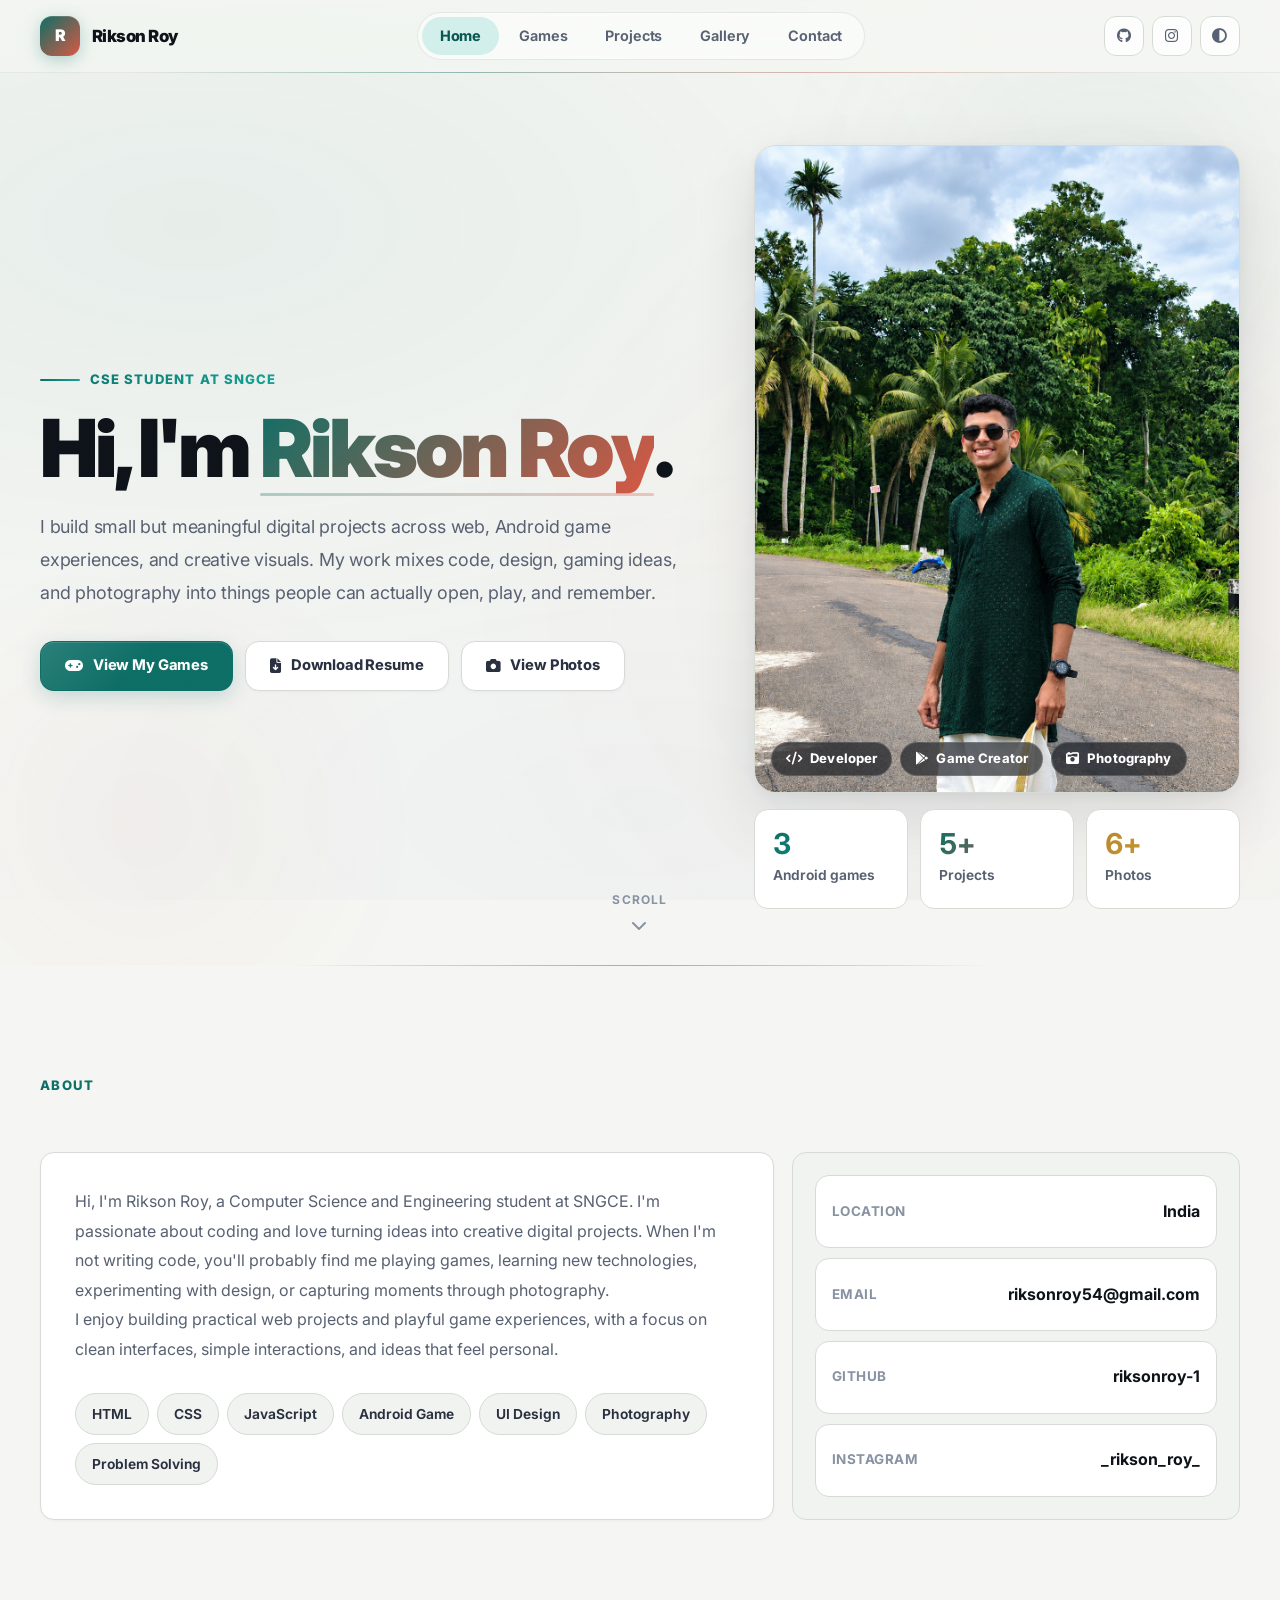
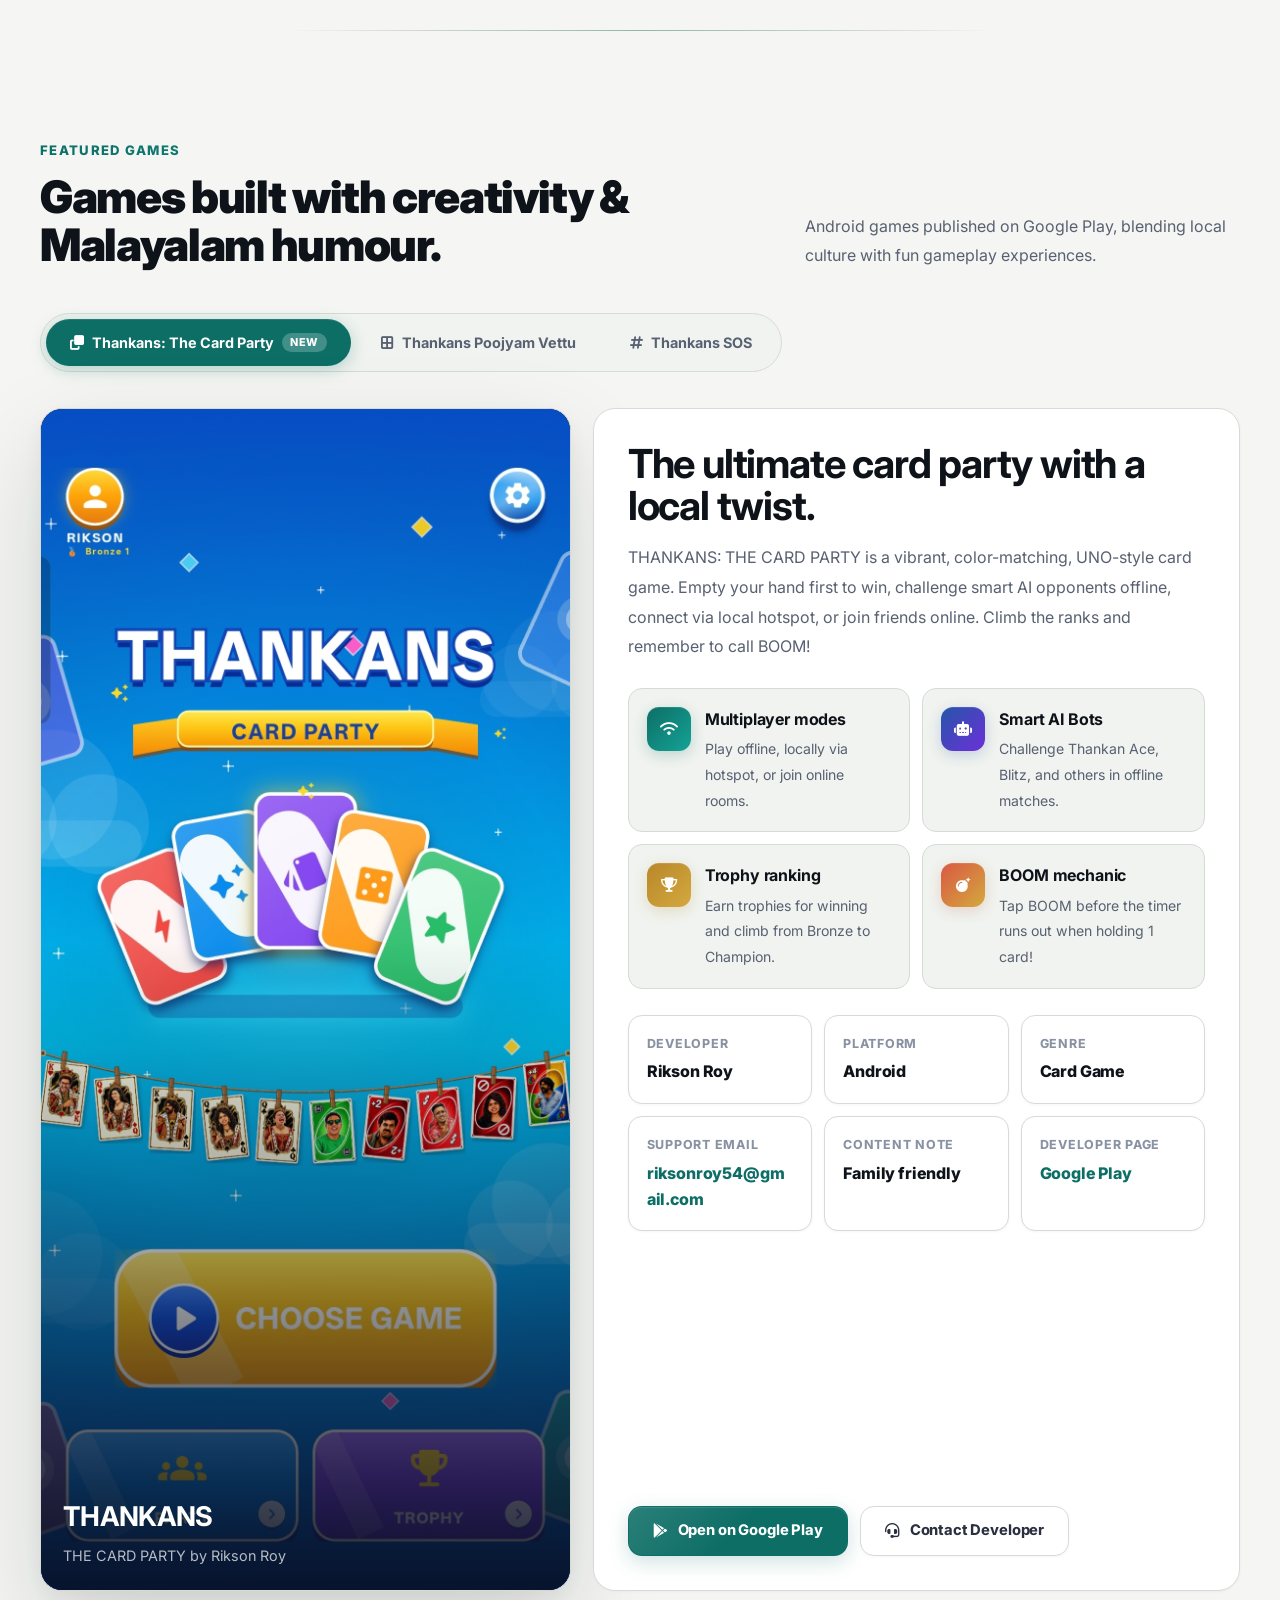
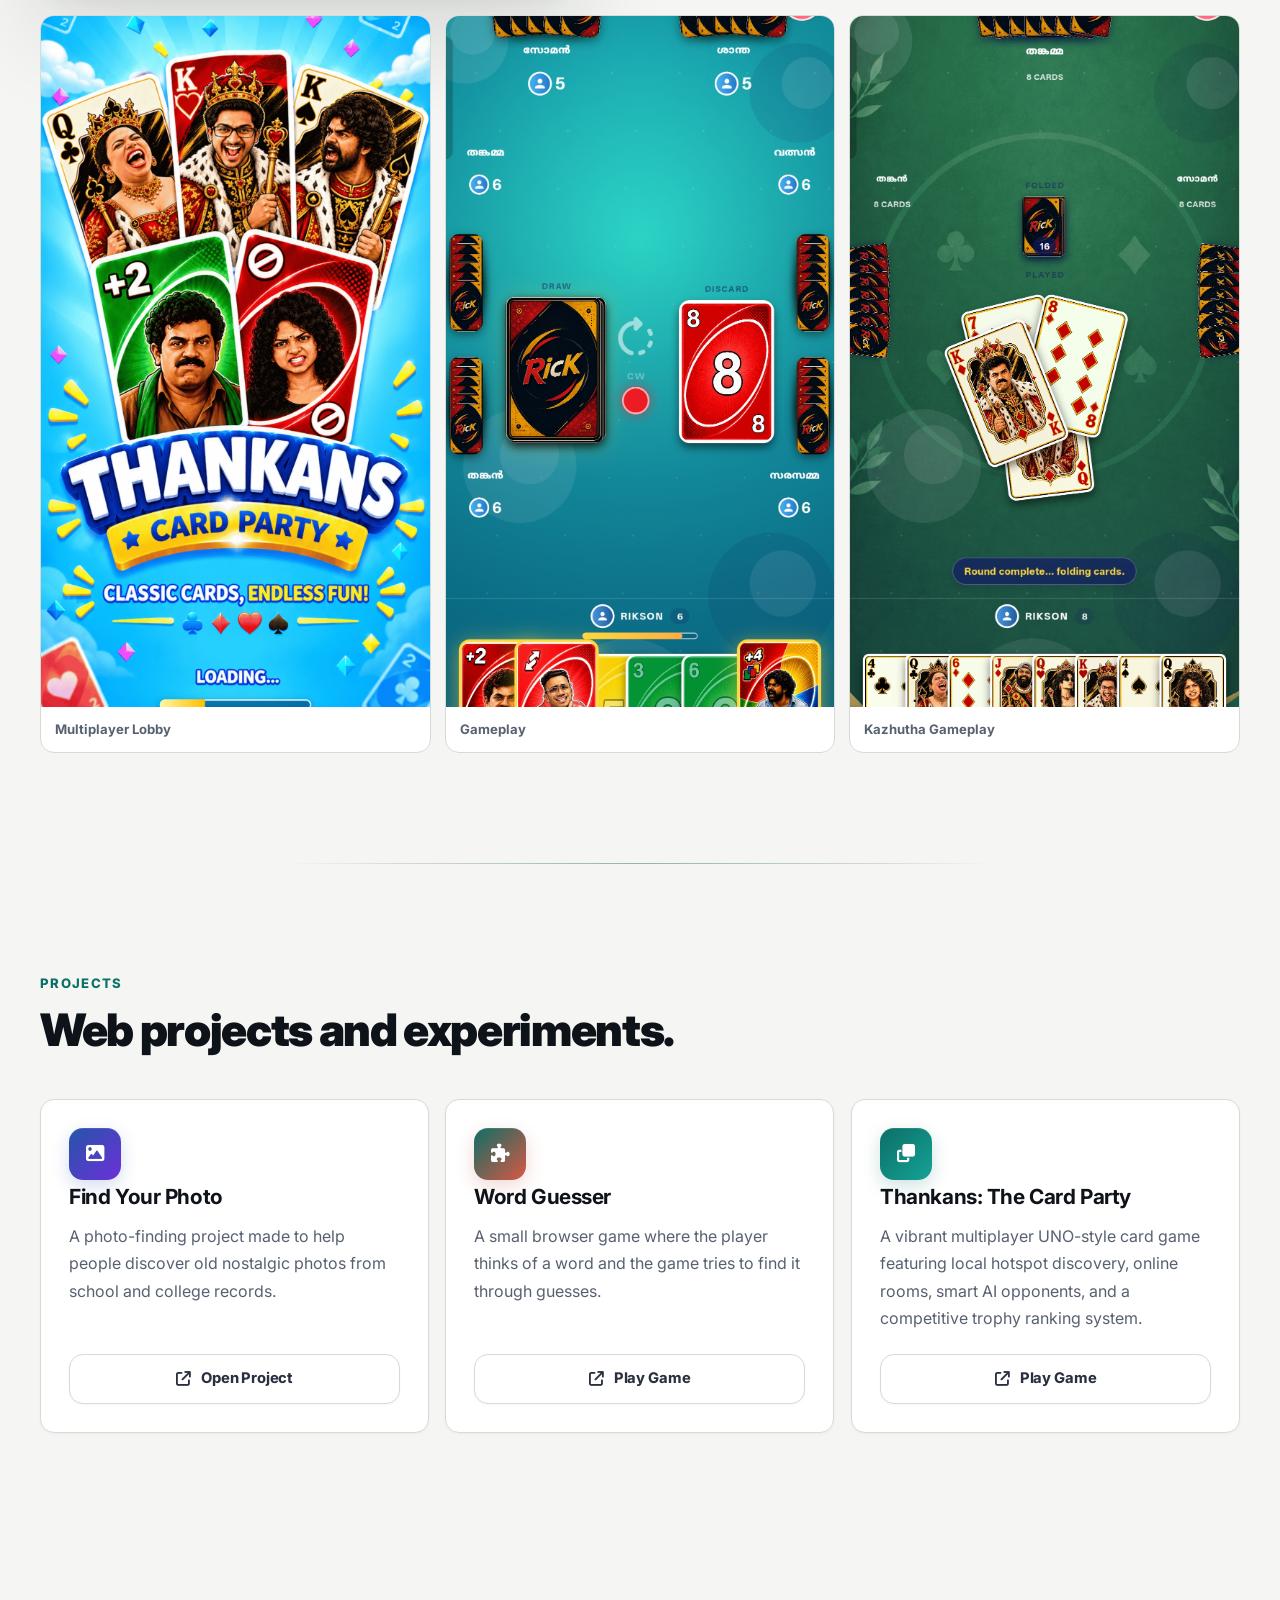
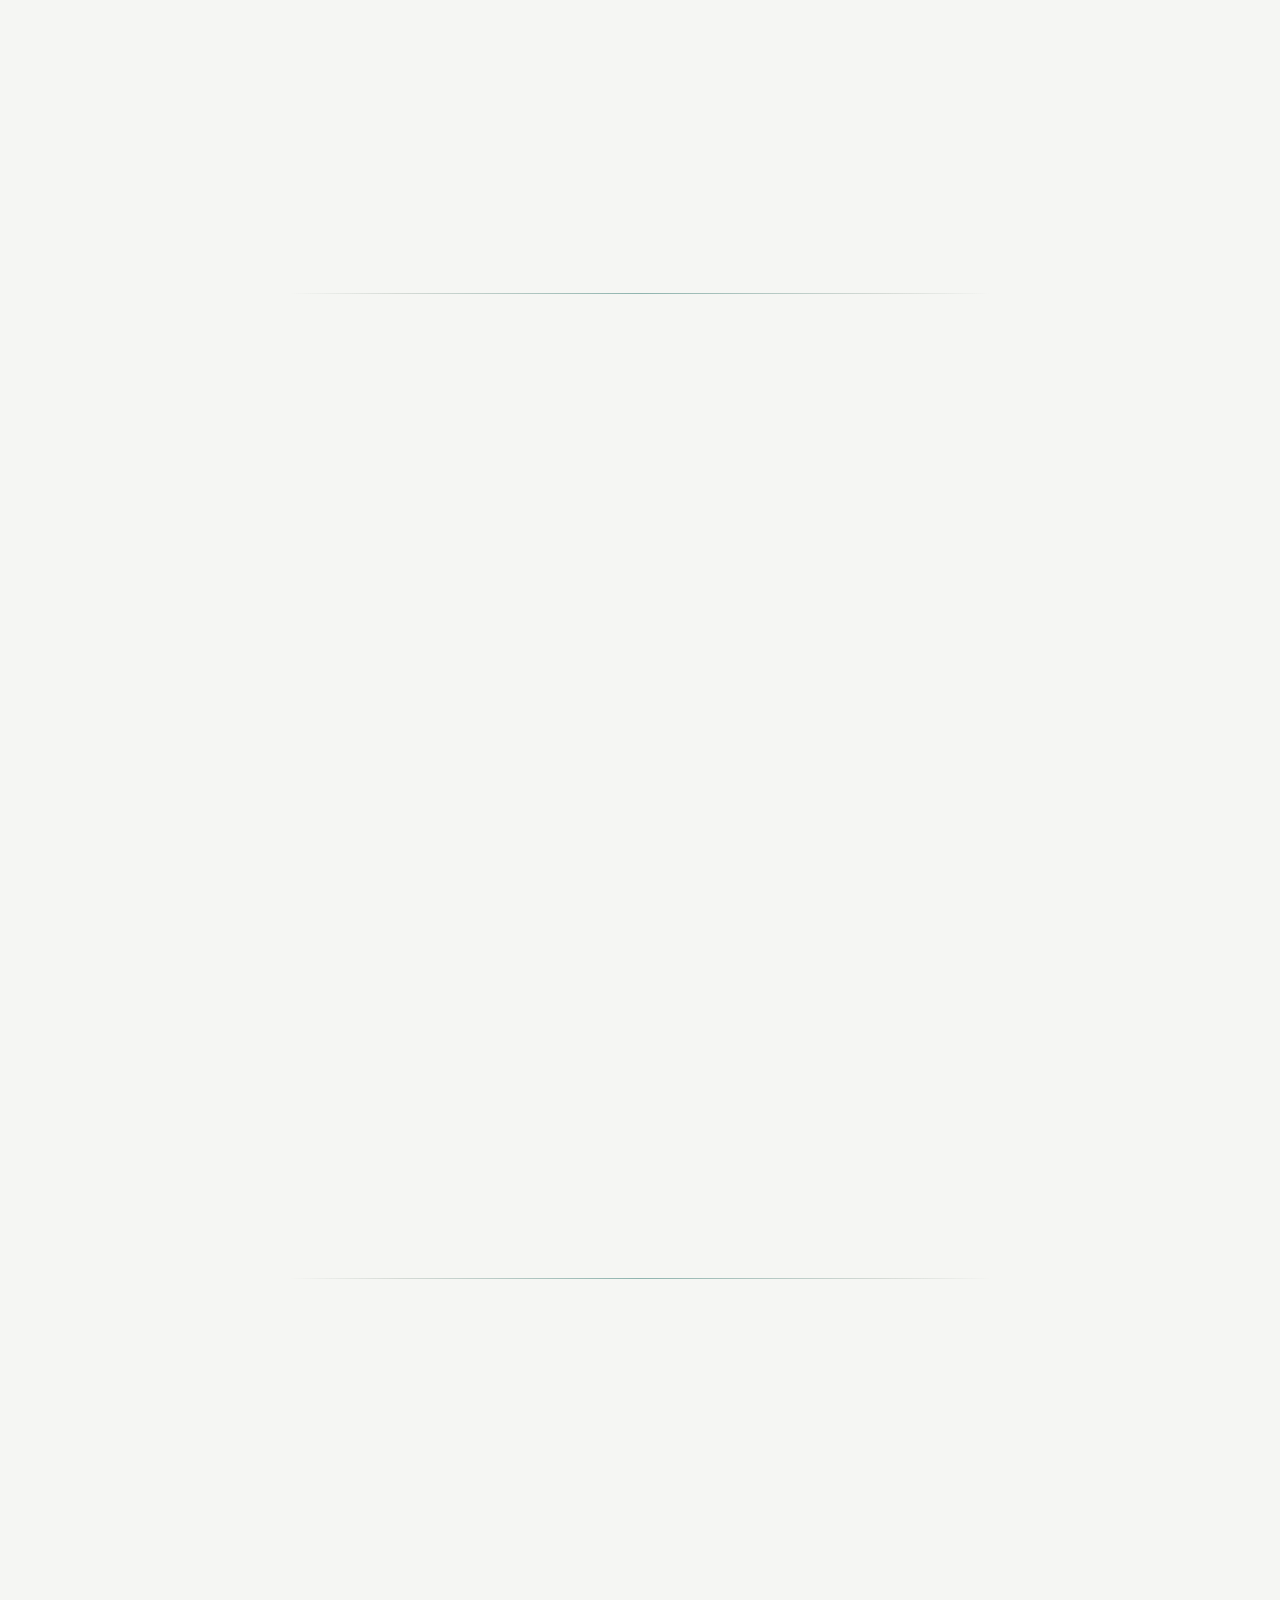
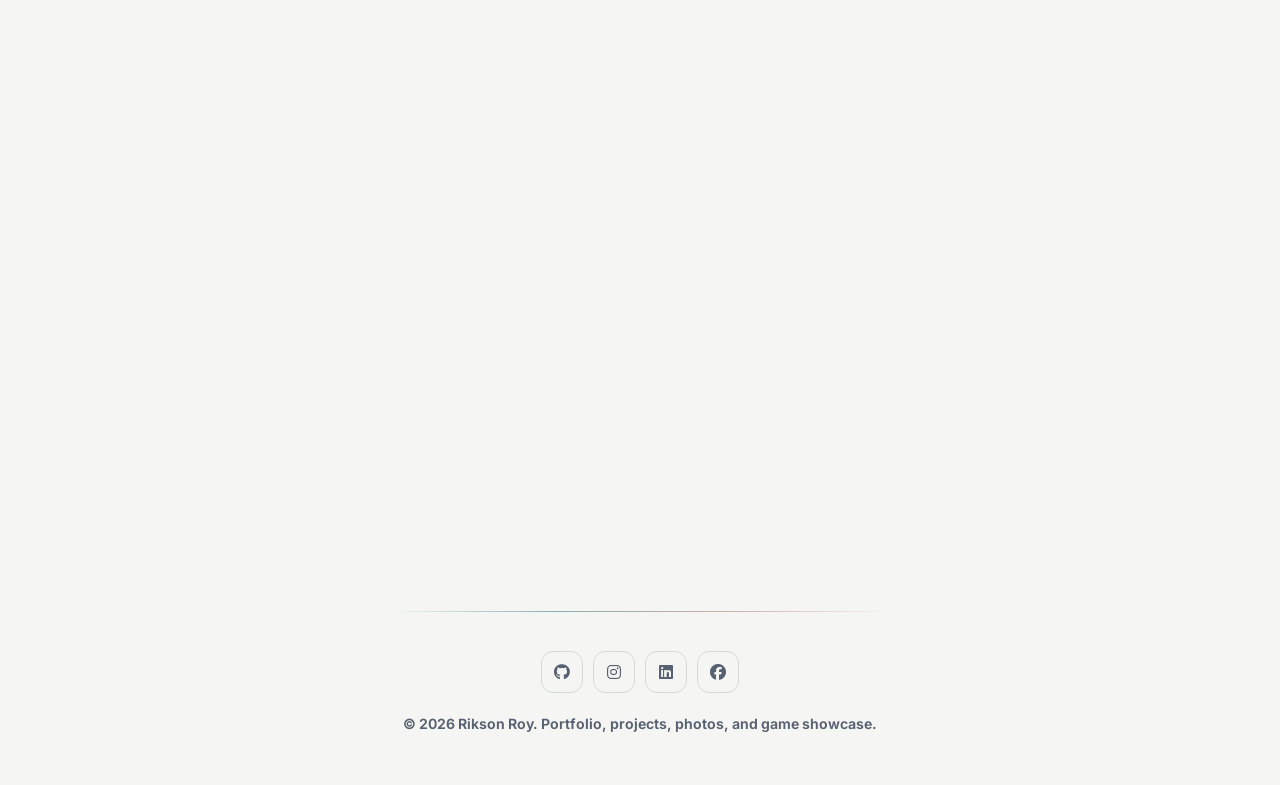
==== commit e7013b9f: "Update index.html" ====
--- a/index.html
+++ b/index.html
@@ -108,4 +108,4 @@
         ]
       }
     ]
-  }</script><link rel="stylesheet" href="css/style.css"></head><body><div class="scroll-progress" id="scrollProgress"></div><header class="site-header"><div class="container nav-row"><a class="brand" href="#home" aria-label="Rikson Roy home"><span class="brand-mark" aria-hidden="true">R</span> <span>Rikson Roy</span></a><nav class="main-nav" id="mainNav" aria-label="Main navigation"><a href="#home" class="nav-link active">Home</a> <a href="#games" class="nav-link">Games</a> <a href="#projects" class="nav-link">Projects</a> <a href="#gallery" class="nav-link">Gallery</a> <a href="#contact" class="nav-link">Contact</a></nav><div class="nav-actions"><a class="social-button" href="https://github.com/riksonroy-1" target="_blank" rel="noopener" aria-label="GitHub profile" title="GitHub"><i class="fab fa-github" aria-hidden="true"></i> </a><a class="social-button" href="https://www.instagram.com/_rikson_roy_?igsh=OXQzMnViYzF4aGRl" target="_blank" rel="noopener" aria-label="Instagram profile" title="Instagram"><i class="fab fa-instagram" aria-hidden="true"></i> </a><button class="icon-button" id="themeToggle" type="button" aria-label="Toggle theme" title="Theme"><i class="fa-solid fa-circle-half-stroke" aria-hidden="true"></i></button> <button class="icon-button mobile-menu-button" id="menuToggle" type="button" aria-label="Open navigation" title="Menu"><i class="fa-solid fa-bars" aria-hidden="true"></i></button></div></div></header><main><section class="hero" id="home"><div class="container hero-grid"><div class="hero-copy-wrap reveal is-visible"><p class="eyebrow">CSE student at SNGCE</p><h1 class="hero-title">Hi, I'm <span>Rikson Roy</span>.</h1><p class="hero-copy">I build small but meaningful digital projects across web, Android game experiences, and creative visuals. My work mixes code, design, gaming ideas, and photography into things people can actually open, play, and remember.</p><div class="hero-actions"><a class="btn btn-primary" href="#games"><i class="fa-solid fa-gamepad" aria-hidden="true"></i> View My Games </a><a class="btn btn-ghost" href="Rikson_Roy_Resume.pdf" download><i class="fa-solid fa-file-arrow-down" aria-hidden="true"></i> Download Resume </a><a class="btn btn-ghost" href="#gallery"><i class="fa-solid fa-camera" aria-hidden="true"></i> View Photos</a></div></div><div class="hero-visual reveal is-visible"><div class="portrait-wrap"><img src="assets/rikson_roy_dp.jpg" alt="Profile photo of Rikson Roy" fetchpriority="high"><div class="portrait-caption" aria-label="Highlights"><span class="tag"><i class="fa-solid fa-code" aria-hidden="true"></i> Developer</span> <span class="tag"><i class="fa-brands fa-google-play" aria-hidden="true"></i> Game Creator</span> <span class="tag"><i class="fa-solid fa-camera-retro" aria-hidden="true"></i> Photography</span></div></div><div class="quick-stats" aria-label="Portfolio stats"><div class="stat-card"><strong data-count="3">0</strong> <span>Android games</span></div><div class="stat-card"><strong data-count="5" data-suffix="+">0</strong> <span>Projects</span></div><div class="stat-card"><strong data-count="6" data-suffix="+">0</strong> <span>Photos</span></div></div></div></div><a class="scroll-indicator" href="#about" aria-label="Scroll down"><span>Scroll</span> <i class="fa-solid fa-chevron-down" aria-hidden="true"></i></a></section><section class="section" id="about"><div class="container"><div class="section-head reveal"><div><p class="section-kicker">About</p></div></div><div class="about-grid"><article class="about-panel reveal"><p>Hi, I'm Rikson Roy, a Computer Science and Engineering student at SNGCE. I'm passionate about coding and love turning ideas into creative digital projects. When I'm not writing code, you'll probably find me playing games, learning new technologies, experimenting with design, or capturing moments through photography.</p><p>I enjoy building practical web projects and playful game experiences, with a focus on clean interfaces, simple interactions, and ideas that feel personal.</p><div class="skill-list" aria-label="Skills"><span>HTML</span> <span>CSS</span> <span>JavaScript</span> <span>Android Game</span> <span>UI Design</span> <span>Photography</span> <span>Problem Solving</span></div></article><aside class="profile-list reveal" aria-label="Profile details"><div><span>Location</span> <strong>India</strong></div><a href="mailto:riksonroy54@gmail.com"><span>Email</span> <strong>riksonroy54@gmail.com</strong> </a><a href="https://github.com/riksonroy-1" target="_blank" rel="noopener"><span>GitHub</span> <strong>riksonroy-1</strong> </a><a href="https://www.instagram.com/_rikson_roy_?igsh=OXQzMnViYzF4aGRl" target="_blank" rel="noopener"><span>Instagram</span> <strong>_rikson_roy_</strong></a></aside></div></div></section><section class="section" id="games"><div class="container"><div class="section-head reveal"><div><p class="section-kicker">Featured Games</p><h2 class="section-title">Games built with creativity & Malayalam humour.</h2></div><p class="section-copy">Android games published on Google Play, blending local culture with fun gameplay experiences.</p></div><div class="game-tabs reveal"><button class="game-tab active" data-game="card-party" type="button"><i class="fa-solid fa-clone" aria-hidden="true"></i> Thankans: The Card Party <span class="new-badge">New</span></button> <button class="game-tab" data-game="poojyam-vettu" type="button"><i class="fa-solid fa-border-all" aria-hidden="true"></i> Thankans Poojyam Vettu</button> <button class="game-tab" data-game="sos" type="button"><i class="fa-solid fa-hashtag" aria-hidden="true"></i> Thankans SOS</button></div><div class="game-content active" id="game-card-party"><div class="game-showcase"><div class="game-media reveal"><img src="assets/cardparty-home.jpg" alt="THANKANS: THE CARD PARTY game home screen" loading="lazy"><div class="game-media-label"><strong>THANKANS</strong> <span>THE CARD PARTY by Rikson Roy</span></div></div><article class="game-panel reveal"><div><h3 class="game-title">The ultimate card party with a local twist.</h3><p class="game-description">THANKANS: THE CARD PARTY is a vibrant, color-matching, UNO-style card game. Empty your hand first to win, challenge smart AI opponents offline, connect via local hotspot, or join friends online. Climb the ranks and remember to call BOOM!</p><div class="feature-grid" aria-label="Card Party game features"><div class="feature-item"><i class="fa-solid fa-wifi" aria-hidden="true"></i><div><strong>Multiplayer modes</strong> <span>Play offline, locally via hotspot, or join online rooms.</span></div></div><div class="feature-item"><i class="fa-solid fa-robot" aria-hidden="true"></i><div><strong>Smart AI Bots</strong> <span>Challenge Thankan Ace, Blitz, and others in offline matches.</span></div></div><div class="feature-item"><i class="fa-solid fa-trophy" aria-hidden="true"></i><div><strong>Trophy ranking</strong> <span>Earn trophies for winning and climb from Bronze to Champion.</span></div></div><div class="feature-item"><i class="fa-solid fa-bomb" aria-hidden="true"></i><div><strong>BOOM mechanic</strong> <span>Tap BOOM before the timer runs out when holding 1 card!</span></div></div></div><div class="detail-grid" aria-label="Card Party game details"><div class="detail-card"><span>Developer</span> <strong>Rikson Roy</strong></div><div class="detail-card"><span>Platform</span> <strong>Android</strong></div><div class="detail-card"><span>Genre</span> <strong>Card Game</strong></div><div class="detail-card"><span>Support email</span> <a href="mailto:riksonroy54@gmail.com">riksonroy54@gmail.com</a></div><div class="detail-card"><span>Content note</span> <strong>Family friendly</strong></div><div class="detail-card"><span>Developer page</span> <a href="https://play.google.com/store/apps/dev?id=8865657185045304173" target="_blank" rel="noopener">Google Play</a></div></div></div><div class="button-row"><a class="btn btn-primary" href="https://play.google.com/store/apps/details?id=com.rick.thankans_cards" target="_blank" rel="noopener"><i class="fa-brands fa-google-play" aria-hidden="true"></i> Open on Google Play </a><a class="btn btn-ghost" href="#contact"><i class="fa-solid fa-headset" aria-hidden="true"></i> Contact Developer</a></div></article></div><div class="screenshot-grid reveal" aria-label="Card Party game screenshots"><figure><img src="assets/cardparty-intro.jpg" alt="THANKANS: THE CARD PARTY lobby screen" loading="lazy"><figcaption>Multiplayer Lobby</figcaption></figure><figure><img src="assets/cardparty-gameplay.jpg" alt="THANKANS: THE CARD PARTY gameplay" loading="lazy"><figcaption>Gameplay</figcaption></figure><figure><img src="assets/cardparty-winner.jpg" alt="THANKANS: THE CARD PARTY winner screen" loading="lazy"><figcaption>Victory Screen</figcaption></figure></div></div><div class="game-content" id="game-poojyam-vettu"><div class="game-showcase"><div class="game-media reveal"><img src="assets/thankans-home.jpeg" alt="THANKANS POOJYAM VETTU game home screen" loading="eager"><div class="game-media-label"><strong>THANKANS</strong> <span>POOJYAM VETTU by Rikson Roy</span></div></div><article class="game-panel reveal"><div><h3 class="game-title">A Dots and Boxes style game with local character.</h3><p class="game-description">THANKANS POOJYAM VETTU is made for entertainment and built around the familiar Poojyam Vettu / Dots and Boxes idea. It includes offline play, online room-based multiplayer, player progress, game settings, sound controls, themes, a store, and coin rewards.</p><div class="feature-grid" aria-label="Game features"><div class="feature-item"><i class="fa-solid fa-user-group" aria-hidden="true"></i><div><strong>Offline mode</strong> <span>Play locally and challenge the Thankan-style game opponent.</span></div></div><div class="feature-item"><i class="fa-solid fa-wifi" aria-hidden="true"></i><div><strong>Online rooms</strong> <span>Create and join rooms with codes for friend matches.</span></div></div><div class="feature-item"><i class="fa-solid fa-trophy" aria-hidden="true"></i><div><strong>Progress system</strong> <span>Tracks wins and completion so players can keep improving.</span></div></div><div class="feature-item"><i class="fa-solid fa-store" aria-hidden="true"></i><div><strong>Store and themes</strong> <span>Includes coins, unlockable board themes, and sound settings.</span></div></div></div><div class="detail-grid" aria-label="Game and developer details"><div class="detail-card"><span>Developer</span> <strong>Rikson Roy</strong></div><div class="detail-card"><span>Platform</span> <strong>Android &amp; Web</strong></div><div class="detail-card"><span>Version</span> <strong>1.2.2</strong></div><div class="detail-card"><span>Support email</span> <a href="mailto:riksonroy54@gmail.com">riksonroy54@gmail.com</a></div><div class="detail-card"><span>Content note</span> <strong>Entertainment / 18+ humor</strong></div><div class="detail-card"><span>Developer page</span> <a href="https://play.google.com/store/apps/dev?id=8865657185045304173" target="_blank" rel="noopener">Google Play search</a></div></div></div><div class="button-row"><a class="btn btn-primary" href="https://play.google.com/store/apps/details?id=com.rick.thankanspoojyamvettu" target="_blank" rel="noopener"><i class="fa-brands fa-google-play" aria-hidden="true"></i> Open on Google Play </a><a class="btn btn-ghost" href="#contact"><i class="fa-solid fa-headset" aria-hidden="true"></i> Contact Developer</a></div></article></div><div class="screenshot-grid reveal" aria-label="Game screenshots"><figure><img src="assets/thankans-intro.jpeg" alt="THANKANS POOJYAM VETTU intro screen" loading="lazy"><figcaption>Intro screen</figcaption></figure><figure><img src="assets/thankans-online.jpeg" alt="THANKANS POOJYAM VETTU gameplay screen" loading="lazy"><figcaption>Gameplay</figcaption></figure><figure><img src="assets/thankans-winner.jpeg" alt="THANKANS POOJYAM VETTU winner screen" loading="lazy"><figcaption>Winner state</figcaption></figure></div></div><div class="game-content" id="game-sos"><div class="game-showcase"><div class="game-media reveal"><img src="assets/sos-home.jpg" alt="THANKANS SOS game home screen" loading="lazy"><div class="game-media-label"><strong>THANKANS</strong> <span>SOS by Rikson Roy</span></div></div><article class="game-panel reveal"><div><h3 class="game-title">SOS with a twist of Malayalam humour.</h3><p class="game-description">THANKANS SOS is the classic SOS board game reimagined with Malayalam humour and playful Thankan-style character. Challenge friends, fill the grid with S and O, and enjoy hilarious commentary that makes every match entertaining.</p><div class="feature-grid" aria-label="SOS game features"><div class="feature-item"><i class="fa-solid fa-face-laugh-squint" aria-hidden="true"></i><div><strong>Malayalam humour</strong> <span>Hilarious local comedy woven into every match and moment.</span></div></div><div class="feature-item"><i class="fa-solid fa-table-cells" aria-hidden="true"></i><div><strong>Classic SOS gameplay</strong> <span>The timeless SOS board game with a fresh, fun interface.</span></div></div><div class="feature-item"><i class="fa-solid fa-user-group" aria-hidden="true"></i><div><strong>Multiplayer fun</strong> <span>Play with friends locally and compete for the highest score.</span></div></div><div class="feature-item"><i class="fa-solid fa-palette" aria-hidden="true"></i><div><strong>Vibrant design</strong> <span>Fun visuals with the signature Thankans style and flair.</span></div></div></div><div class="detail-grid" aria-label="SOS game details"><div class="detail-card"><span>Developer</span> <strong>Rikson Roy</strong></div><div class="detail-card"><span>Platform</span> <strong>Android</strong></div><div class="detail-card"><span>Genre</span> <strong>Board / Comedy</strong></div><div class="detail-card"><span>Support email</span> <a href="mailto:riksonroy54@gmail.com">riksonroy54@gmail.com</a></div><div class="detail-card"><span>Content note</span> <strong>Malayalam humor / 18+</strong></div><div class="detail-card"><span>Developer page</span> <a href="https://play.google.com/store/apps/dev?id=8865657185045304173" target="_blank" rel="noopener">Google Play</a></div></div></div><div class="button-row"><a class="btn btn-primary" href="https://play.google.com/store/apps/details?id=com.rick.thankansos" target="_blank" rel="noopener"><i class="fa-brands fa-google-play" aria-hidden="true"></i> Open on Google Play </a><a class="btn btn-ghost" href="#contact"><i class="fa-solid fa-headset" aria-hidden="true"></i> Contact Developer</a></div></article></div><div class="screenshot-grid reveal" aria-label="SOS game screenshots"><figure><img src="assets/sos-gameplay.jpg" alt="THANKANS SOS gameplay screen" loading="lazy"><figcaption>Gameplay</figcaption></figure><figure><img src="assets/sos-board.jpg" alt="THANKANS SOS game board" loading="lazy"><figcaption>Game board</figcaption></figure><figure><img src="assets/sos-winner.jpg" alt="THANKANS SOS winner screen" loading="lazy"><figcaption>Winner screen</figcaption></figure></div></div></div></section><section class="section" id="projects"><div class="container"><div class="section-head reveal"><div><p class="section-kicker">Projects</p><h2 class="section-title">Web projects and experiments.</h2></div><p class="section-copy"></p></div><div class="projects-grid"><article class="project-card reveal"><div><div class="project-icon"><i class="fa-solid fa-image" aria-hidden="true"></i></div><h3>Find Your Photo</h3><p>A photo-finding project made to help people discover old nostalgic photos from school and college records.</p></div><a class="btn btn-ghost" href="https://riksonroy-1.github.io/Find-Your-Photo/" target="_blank" rel="noopener"><i class="fa-solid fa-arrow-up-right-from-square" aria-hidden="true"></i> Open Project</a></article><article class="project-card reveal"><div><div class="project-icon"><i class="fa-solid fa-puzzle-piece" aria-hidden="true"></i></div><h3>Word Guesser</h3><p>A small browser game where the player thinks of a word and the game tries to find it through guesses.</p></div><a class="btn btn-ghost" href="https://riksonroy-1.github.io/Word-Finder-Game/" target="_blank" rel="noopener"><i class="fa-solid fa-arrow-up-right-from-square" aria-hidden="true"></i> Play Game</a></article><article class="project-card reveal"><div><div class="project-icon"><i class="fa-solid fa-clone" aria-hidden="true"></i></div><h3>Thankans: The Card Party</h3><p>A vibrant multiplayer UNO-style card game featuring local hotspot discovery, online rooms, smart AI opponents, and a competitive trophy ranking system.</p></div><a class="btn btn-ghost" href="https://play.google.com/store/apps/details?id=com.rick.thankans_cards" target="_blank" rel="noopener"><i class="fa-solid fa-arrow-up-right-from-square" aria-hidden="true"></i> Play Game</a></article><article class="project-card reveal"><div><div class="project-icon"><i class="fa-solid fa-border-all" aria-hidden="true"></i></div><h3>Thankans Poojyam Vettu</h3><p>The Thankans Poojyam Vett is the Dots and Boxes inspired game experience, connected to the Android game showcase above.</p></div><a class="btn btn-ghost" href="https://play.google.com/store/apps/details?id=com.rick.thankanspoojyamvettu" target="_blank" rel="noopener"><i class="fa-solid fa-arrow-up-right-from-square" aria-hidden="true"></i> Play Game</a></article><article class="project-card reveal"><div><div class="project-icon"><i class="fa-solid fa-hashtag" aria-hidden="true"></i></div><h3>Thankans SOS</h3><p>An SOS board game with Malayalam humour published on Google Play, featuring the playful Thankans character and fun local comedy.</p></div><a class="btn btn-ghost" href="https://play.google.com/store/apps/details?id=com.rick.thankansos" target="_blank" rel="noopener"><i class="fa-solid fa-arrow-up-right-from-square" aria-hidden="true"></i> Play Game</a></article></div></div></section><section class="section" id="gallery"><div class="container"><div class="section-head reveal"><div><p class="section-kicker">Gallery</p><h2 class="section-title">Memories, special moments, and snapshots from my journey.</h2></div><p class="section-copy"></p></div><div class="gallery-grid"><figure class="reveal"><img src="assets/rikson_roy_dp.jpg" alt="Rikson Roy" loading="lazy"><figcaption>Rikson Roy.</figcaption></figure><figure class="reveal"><img src="https://i.ibb.co/s961vKQn/rikson-and-niranjan.jpg" alt="Rikson Roy with Niranjan" loading="lazy"><figcaption>I am with my friend Niranjan.</figcaption></figure><figure class="reveal"><img src="https://i.ibb.co/V0vtZ3pJ/Seminar-by-Rikson-Roy.jpg" alt="Rikson Roy seminar class" loading="lazy"><figcaption>I am presenting a seminar on Digital Privacy and Ethics.</figcaption></figure><figure class="reveal"><img src="https://i.ibb.co/yF9w3YWd/Debugging-First.jpg" alt="Rikson Roy Debugging First" loading="lazy"><figcaption>First prize in a debugging competition.</figcaption></figure><figure class="reveal"><img src="https://i.ibb.co/jk0KcYYv/rikson.jpg" alt="Rikson Roy selfie on Onam celebration" loading="lazy"><figcaption>Just a Mirror Selfie.</figcaption></figure><figure class="reveal"><img src="https://i.ibb.co/hFLy4fCv/IMG20250116004633.jpg" alt="Rikson Roy with friends" loading="lazy"><figcaption>With friends.</figcaption></figure></div></div></section><section class="section" id="contact"><div class="container"><div class="section-head reveal"><div><p class="section-kicker">Contact</p><h2 class="section-title">Reach me for projects, support, or game feedback.</h2></div><p class="section-copy"></p></div><div class="contact-grid"><div class="contact-panel reveal"><h3>Direct links</h3><p class="section-copy">Use these for developer contact, Google Play support, or collaboration.</p><div class="contact-list"><a href="mailto:riksonroy54@gmail.com"><i class="fa-solid fa-envelope" aria-hidden="true"></i> riksonroy54@gmail.com </a><a href="https://www.instagram.com/_rikson_roy_?igsh=OXQzMnViYzF4aGRl" target="_blank" rel="noopener"><i class="fab fa-instagram" aria-hidden="true"></i> _rikson_roy_ </a><a href="https://www.linkedin.com/in/rikson-roy-144460332" target="_blank" rel="noopener"><i class="fab fa-linkedin" aria-hidden="true"></i> LinkedIn profile </a><a href="https://www.facebook.com/rikson.roy.79" target="_blank" rel="noopener"><i class="fab fa-facebook" aria-hidden="true"></i> Facebook profile</a></div></div><form class="contact-panel contact-form reveal" action="mailto:riksonroy54@gmail.com" method="post" enctype="text/plain"><label>Name <input name="name" type="text" required placeholder="Enter your name"></label> <label>Email <input name="email" type="email" required placeholder="Enter your email"></label> <label>Message <textarea name="message" rows="6" required placeholder="Type your message here"></textarea></label><div class="button-row"><button class="btn btn-primary" type="submit"><i class="fa-solid fa-paper-plane" aria-hidden="true"></i> Send</button> <button class="btn btn-ghost" type="reset"><i class="fa-solid fa-rotate-left" aria-hidden="true"></i> Reset</button></div></form></div></div></section></main><footer class="site-footer"><div class="container"><div class="footer-content"><div class="footer-social"><a href="https://github.com/riksonroy-1" target="_blank" rel="noopener" aria-label="GitHub"><i class="fab fa-github" aria-hidden="true"></i></a> <a href="https://www.instagram.com/_rikson_roy_?igsh=OXQzMnViYzF4aGRl" target="_blank" rel="noopener" aria-label="Instagram"><i class="fab fa-instagram" aria-hidden="true"></i></a> <a href="https://www.linkedin.com/in/rikson-roy-144460332" target="_blank" rel="noopener" aria-label="LinkedIn"><i class="fab fa-linkedin" aria-hidden="true"></i></a> <a href="https://www.facebook.com/rikson.roy.79" target="_blank" rel="noopener" aria-label="Facebook"><i class="fab fa-facebook" aria-hidden="true"></i></a></div><div>&copy; <span id="year"></span> Rikson Roy. Portfolio, projects, photos, and game showcase.</div></div></div></footer><div id="lightbox" class="lightbox" aria-hidden="true" role="dialog" aria-label="Image preview"><button class="lightbox-close" id="lightboxClose" type="button" aria-label="Close image preview"><i class="fa-solid fa-xmark" aria-hidden="true"></i></button> <img id="lightboxImage" src="" alt="Expanded preview"></div><button id="backToTop" class="back-to-top" type="button" aria-label="Back to top" title="Back to top"><i class="fa-solid fa-arrow-up" aria-hidden="true"></i></button><script src="js/script.js"></script><script>(function () { if (!window.chatbase || window.chatbase("getState") !== "initialized") { window.chatbase = (...arguments) => { if (!window.chatbase.q) { window.chatbase.q = [] } window.chatbase.q.push(arguments) }; window.chatbase = new Proxy(window.chatbase, { get(target, prop) { if (prop === "q") { return target.q } return (...args) => target(prop, ...args) } }) } const onLoad = function () { const script = document.createElement("script"); script.src = "https://www.chatbase.co/embed.min.js"; script.id = "sI89KOr8_E0kSu8G39zm5"; script.domain = "www.chatbase.co"; document.body.appendChild(script) }; if (document.readyState === "complete") { onLoad() } else { window.addEventListener("load", onLoad) } })();</script></body></html>
+  }</script><link rel="stylesheet" href="css/style.css"></head><body><div class="scroll-progress" id="scrollProgress"></div><header class="site-header"><div class="container nav-row"><a class="brand" href="#home" aria-label="Rikson Roy home"><span class="brand-mark" aria-hidden="true">R</span> <span>Rikson Roy</span></a><nav class="main-nav" id="mainNav" aria-label="Main navigation"><a href="#home" class="nav-link active">Home</a> <a href="#games" class="nav-link">Games</a> <a href="#projects" class="nav-link">Projects</a> <a href="#gallery" class="nav-link">Gallery</a> <a href="#contact" class="nav-link">Contact</a></nav><div class="nav-actions"><a class="social-button" href="https://github.com/riksonroy-1" target="_blank" rel="noopener" aria-label="GitHub profile" title="GitHub"><i class="fab fa-github" aria-hidden="true"></i> </a><a class="social-button" href="https://www.instagram.com/_rikson_roy_?igsh=OXQzMnViYzF4aGRl" target="_blank" rel="noopener" aria-label="Instagram profile" title="Instagram"><i class="fab fa-instagram" aria-hidden="true"></i> </a><button class="icon-button" id="themeToggle" type="button" aria-label="Toggle theme" title="Theme"><i class="fa-solid fa-circle-half-stroke" aria-hidden="true"></i></button> <button class="icon-button mobile-menu-button" id="menuToggle" type="button" aria-label="Open navigation" title="Menu"><i class="fa-solid fa-bars" aria-hidden="true"></i></button></div></div></header><main><section class="hero" id="home"><div class="container hero-grid"><div class="hero-copy-wrap reveal is-visible"><p class="eyebrow">CSE student at SNGCE</p><h1 class="hero-title">Hi, I'm <span>Rikson Roy</span>.</h1><p class="hero-copy">I build small but meaningful digital projects across web, Android game experiences, and creative visuals. My work mixes code, design, gaming ideas, and photography into things people can actually open, play, and remember.</p><div class="hero-actions"><a class="btn btn-primary" href="#games"><i class="fa-solid fa-gamepad" aria-hidden="true"></i> View My Games </a><a class="btn btn-ghost" href="Rikson_Roy_Resume.pdf" download><i class="fa-solid fa-file-arrow-down" aria-hidden="true"></i> Download Resume </a><a class="btn btn-ghost" href="#gallery"><i class="fa-solid fa-camera" aria-hidden="true"></i> View Photos</a></div></div><div class="hero-visual reveal is-visible"><div class="portrait-wrap"><img src="assets/rikson_roy_dp.jpg" alt="Profile photo of Rikson Roy" fetchpriority="high"><div class="portrait-caption" aria-label="Highlights"><span class="tag"><i class="fa-solid fa-code" aria-hidden="true"></i> Developer</span> <span class="tag"><i class="fa-brands fa-google-play" aria-hidden="true"></i> Game Creator</span> <span class="tag"><i class="fa-solid fa-camera-retro" aria-hidden="true"></i> Photography</span></div></div><div class="quick-stats" aria-label="Portfolio stats"><div class="stat-card"><strong data-count="3">0</strong> <span>Android games</span></div><div class="stat-card"><strong data-count="5" data-suffix="+">0</strong> <span>Projects</span></div><div class="stat-card"><strong data-count="6" data-suffix="+">0</strong> <span>Photos</span></div></div></div></div><a class="scroll-indicator" href="#about" aria-label="Scroll down"><span>Scroll</span> <i class="fa-solid fa-chevron-down" aria-hidden="true"></i></a></section><section class="section" id="about"><div class="container"><div class="section-head reveal"><div><p class="section-kicker">About</p></div></div><div class="about-grid"><article class="about-panel reveal"><p>Hi, I'm Rikson Roy, a Computer Science and Engineering student at SNGCE. I'm passionate about coding and love turning ideas into creative digital projects. When I'm not writing code, you'll probably find me playing games, learning new technologies, experimenting with design, or capturing moments through photography.</p><p>I enjoy building practical web projects and playful game experiences, with a focus on clean interfaces, simple interactions, and ideas that feel personal.</p><div class="skill-list" aria-label="Skills"><span>HTML</span> <span>CSS</span> <span>JavaScript</span> <span>Android Game</span> <span>UI Design</span> <span>Photography</span> <span>Problem Solving</span></div></article><aside class="profile-list reveal" aria-label="Profile details"><div><span>Location</span> <strong>India</strong></div><a href="mailto:riksonroy54@gmail.com"><span>Email</span> <strong>riksonroy54@gmail.com</strong> </a><a href="https://github.com/riksonroy-1" target="_blank" rel="noopener"><span>GitHub</span> <strong>riksonroy-1</strong> </a><a href="https://www.instagram.com/_rikson_roy_?igsh=OXQzMnViYzF4aGRl" target="_blank" rel="noopener"><span>Instagram</span> <strong>_rikson_roy_</strong></a></aside></div></div></section><section class="section" id="games"><div class="container"><div class="section-head reveal"><div><p class="section-kicker">Featured Games</p><h2 class="section-title">Games built with creativity & Malayalam humour.</h2></div><p class="section-copy">Android games published on Google Play, blending local culture with fun gameplay experiences.</p></div><div class="game-tabs reveal"><button class="game-tab active" data-game="card-party" type="button"><i class="fa-solid fa-clone" aria-hidden="true"></i> Thankans: The Card Party <span class="new-badge">New</span></button> <button class="game-tab" data-game="poojyam-vettu" type="button"><i class="fa-solid fa-border-all" aria-hidden="true"></i> Thankans Poojyam Vettu</button> <button class="game-tab" data-game="sos" type="button"><i class="fa-solid fa-hashtag" aria-hidden="true"></i> Thankans SOS</button></div><div class="game-content active" id="game-card-party"><div class="game-showcase"><div class="game-media reveal"><img src="assets/cardparty-home.jpg" alt="THANKANS: THE CARD PARTY game home screen" loading="lazy"><div class="game-media-label"><strong>THANKANS</strong> <span>THE CARD PARTY by Rikson Roy</span></div></div><article class="game-panel reveal"><div><h3 class="game-title">The ultimate card party with a local twist.</h3><p class="game-description">THANKANS: THE CARD PARTY is a vibrant, color-matching, UNO-style card game. Empty your hand first to win, challenge smart AI opponents offline, connect via local hotspot, or join friends online. Climb the ranks and remember to call BOOM!</p><div class="feature-grid" aria-label="Card Party game features"><div class="feature-item"><i class="fa-solid fa-wifi" aria-hidden="true"></i><div><strong>Multiplayer modes</strong> <span>Play offline, locally via hotspot, or join online rooms.</span></div></div><div class="feature-item"><i class="fa-solid fa-robot" aria-hidden="true"></i><div><strong>Smart AI Bots</strong> <span>Challenge Thankan Ace, Blitz, and others in offline matches.</span></div></div><div class="feature-item"><i class="fa-solid fa-trophy" aria-hidden="true"></i><div><strong>Trophy ranking</strong> <span>Earn trophies for winning and climb from Bronze to Champion.</span></div></div><div class="feature-item"><i class="fa-solid fa-bomb" aria-hidden="true"></i><div><strong>BOOM mechanic</strong> <span>Tap BOOM before the timer runs out when holding 1 card!</span></div></div></div><div class="detail-grid" aria-label="Card Party game details"><div class="detail-card"><span>Developer</span> <strong>Rikson Roy</strong></div><div class="detail-card"><span>Platform</span> <strong>Android</strong></div><div class="detail-card"><span>Genre</span> <strong>Card Game</strong></div><div class="detail-card"><span>Support email</span> <a href="mailto:riksonroy54@gmail.com">riksonroy54@gmail.com</a></div><div class="detail-card"><span>Content note</span> <strong>Family friendly</strong></div><div class="detail-card"><span>Developer page</span> <a href="https://play.google.com/store/apps/dev?id=8865657185045304173" target="_blank" rel="noopener">Google Play</a></div></div></div><div class="button-row"><a class="btn btn-primary" href="https://play.google.com/store/apps/details?id=com.rick.thankans_cards" target="_blank" rel="noopener"><i class="fa-brands fa-google-play" aria-hidden="true"></i> Open on Google Play </a><a class="btn btn-ghost" href="#contact"><i class="fa-solid fa-headset" aria-hidden="true"></i> Contact Developer</a></div></article></div><div class="screenshot-grid reveal" aria-label="Card Party game screenshots"><figure><img src="assets/cardparty-intro.jpg" alt="THANKANS: THE CARD PARTY lobby screen" loading="lazy"><figcaption>Multiplayer Lobby</figcaption></figure><figure><img src="assets/cardparty-gameplay.jpg" alt="THANKANS: THE CARD PARTY gameplay" loading="lazy"><figcaption>Gameplay</figcaption></figure><figure><img src="assets/cardparty-winner.jpg" alt="THANKANS: THE CARD PARTY winner screen" loading="lazy"><figcaption>Kazhutha Gameplay</figcaption></figure></div></div><div class="game-content" id="game-poojyam-vettu"><div class="game-showcase"><div class="game-media reveal"><img src="assets/thankans-home.jpeg" alt="THANKANS POOJYAM VETTU game home screen" loading="eager"><div class="game-media-label"><strong>THANKANS</strong> <span>POOJYAM VETTU by Rikson Roy</span></div></div><article class="game-panel reveal"><div><h3 class="game-title">A Dots and Boxes style game with local character.</h3><p class="game-description">THANKANS POOJYAM VETTU is made for entertainment and built around the familiar Poojyam Vettu / Dots and Boxes idea. It includes offline play, online room-based multiplayer, player progress, game settings, sound controls, themes, a store, and coin rewards.</p><div class="feature-grid" aria-label="Game features"><div class="feature-item"><i class="fa-solid fa-user-group" aria-hidden="true"></i><div><strong>Offline mode</strong> <span>Play locally and challenge the Thankan-style game opponent.</span></div></div><div class="feature-item"><i class="fa-solid fa-wifi" aria-hidden="true"></i><div><strong>Online rooms</strong> <span>Create and join rooms with codes for friend matches.</span></div></div><div class="feature-item"><i class="fa-solid fa-trophy" aria-hidden="true"></i><div><strong>Progress system</strong> <span>Tracks wins and completion so players can keep improving.</span></div></div><div class="feature-item"><i class="fa-solid fa-store" aria-hidden="true"></i><div><strong>Store and themes</strong> <span>Includes coins, unlockable board themes, and sound settings.</span></div></div></div><div class="detail-grid" aria-label="Game and developer details"><div class="detail-card"><span>Developer</span> <strong>Rikson Roy</strong></div><div class="detail-card"><span>Platform</span> <strong>Android &amp; Web</strong></div><div class="detail-card"><span>Version</span> <strong>1.2.2</strong></div><div class="detail-card"><span>Support email</span> <a href="mailto:riksonroy54@gmail.com">riksonroy54@gmail.com</a></div><div class="detail-card"><span>Content note</span> <strong>Entertainment / 18+ humor</strong></div><div class="detail-card"><span>Developer page</span> <a href="https://play.google.com/store/apps/dev?id=8865657185045304173" target="_blank" rel="noopener">Google Play search</a></div></div></div><div class="button-row"><a class="btn btn-primary" href="https://play.google.com/store/apps/details?id=com.rick.thankanspoojyamvettu" target="_blank" rel="noopener"><i class="fa-brands fa-google-play" aria-hidden="true"></i> Open on Google Play </a><a class="btn btn-ghost" href="#contact"><i class="fa-solid fa-headset" aria-hidden="true"></i> Contact Developer</a></div></article></div><div class="screenshot-grid reveal" aria-label="Game screenshots"><figure><img src="assets/thankans-intro.jpeg" alt="THANKANS POOJYAM VETTU intro screen" loading="lazy"><figcaption>Intro screen</figcaption></figure><figure><img src="assets/thankans-online.jpeg" alt="THANKANS POOJYAM VETTU gameplay screen" loading="lazy"><figcaption>Gameplay</figcaption></figure><figure><img src="assets/thankans-winner.jpeg" alt="THANKANS POOJYAM VETTU winner screen" loading="lazy"><figcaption>Winner state</figcaption></figure></div></div><div class="game-content" id="game-sos"><div class="game-showcase"><div class="game-media reveal"><img src="assets/sos-home.jpg" alt="THANKANS SOS game home screen" loading="lazy"><div class="game-media-label"><strong>THANKANS</strong> <span>SOS by Rikson Roy</span></div></div><article class="game-panel reveal"><div><h3 class="game-title">SOS with a twist of Malayalam humour.</h3><p class="game-description">THANKANS SOS is the classic SOS board game reimagined with Malayalam humour and playful Thankan-style character. Challenge friends, fill the grid with S and O, and enjoy hilarious commentary that makes every match entertaining.</p><div class="feature-grid" aria-label="SOS game features"><div class="feature-item"><i class="fa-solid fa-face-laugh-squint" aria-hidden="true"></i><div><strong>Malayalam humour</strong> <span>Hilarious local comedy woven into every match and moment.</span></div></div><div class="feature-item"><i class="fa-solid fa-table-cells" aria-hidden="true"></i><div><strong>Classic SOS gameplay</strong> <span>The timeless SOS board game with a fresh, fun interface.</span></div></div><div class="feature-item"><i class="fa-solid fa-user-group" aria-hidden="true"></i><div><strong>Multiplayer fun</strong> <span>Play with friends locally and compete for the highest score.</span></div></div><div class="feature-item"><i class="fa-solid fa-palette" aria-hidden="true"></i><div><strong>Vibrant design</strong> <span>Fun visuals with the signature Thankans style and flair.</span></div></div></div><div class="detail-grid" aria-label="SOS game details"><div class="detail-card"><span>Developer</span> <strong>Rikson Roy</strong></div><div class="detail-card"><span>Platform</span> <strong>Android</strong></div><div class="detail-card"><span>Genre</span> <strong>Board / Comedy</strong></div><div class="detail-card"><span>Support email</span> <a href="mailto:riksonroy54@gmail.com">riksonroy54@gmail.com</a></div><div class="detail-card"><span>Content note</span> <strong>Malayalam humor / 18+</strong></div><div class="detail-card"><span>Developer page</span> <a href="https://play.google.com/store/apps/dev?id=8865657185045304173" target="_blank" rel="noopener">Google Play</a></div></div></div><div class="button-row"><a class="btn btn-primary" href="https://play.google.com/store/apps/details?id=com.rick.thankansos" target="_blank" rel="noopener"><i class="fa-brands fa-google-play" aria-hidden="true"></i> Open on Google Play </a><a class="btn btn-ghost" href="#contact"><i class="fa-solid fa-headset" aria-hidden="true"></i> Contact Developer</a></div></article></div><div class="screenshot-grid reveal" aria-label="SOS game screenshots"><figure><img src="assets/sos-gameplay.jpg" alt="THANKANS SOS gameplay screen" loading="lazy"><figcaption>Gameplay</figcaption></figure><figure><img src="assets/sos-board.jpg" alt="THANKANS SOS game board" loading="lazy"><figcaption>Game board</figcaption></figure><figure><img src="assets/sos-winner.jpg" alt="THANKANS SOS winner screen" loading="lazy"><figcaption>Winner screen</figcaption></figure></div></div></div></section><section class="section" id="projects"><div class="container"><div class="section-head reveal"><div><p class="section-kicker">Projects</p><h2 class="section-title">Web projects and experiments.</h2></div><p class="section-copy"></p></div><div class="projects-grid"><article class="project-card reveal"><div><div class="project-icon"><i class="fa-solid fa-image" aria-hidden="true"></i></div><h3>Find Your Photo</h3><p>A photo-finding project made to help people discover old nostalgic photos from school and college records.</p></div><a class="btn btn-ghost" href="https://riksonroy-1.github.io/Find-Your-Photo/" target="_blank" rel="noopener"><i class="fa-solid fa-arrow-up-right-from-square" aria-hidden="true"></i> Open Project</a></article><article class="project-card reveal"><div><div class="project-icon"><i class="fa-solid fa-puzzle-piece" aria-hidden="true"></i></div><h3>Word Guesser</h3><p>A small browser game where the player thinks of a word and the game tries to find it through guesses.</p></div><a class="btn btn-ghost" href="https://riksonroy-1.github.io/Word-Finder-Game/" target="_blank" rel="noopener"><i class="fa-solid fa-arrow-up-right-from-square" aria-hidden="true"></i> Play Game</a></article><article class="project-card reveal"><div><div class="project-icon"><i class="fa-solid fa-clone" aria-hidden="true"></i></div><h3>Thankans: The Card Party</h3><p>A vibrant multiplayer UNO-style card game featuring local hotspot discovery, online rooms, smart AI opponents, and a competitive trophy ranking system.</p></div><a class="btn btn-ghost" href="https://play.google.com/store/apps/details?id=com.rick.thankans_cards" target="_blank" rel="noopener"><i class="fa-solid fa-arrow-up-right-from-square" aria-hidden="true"></i> Play Game</a></article><article class="project-card reveal"><div><div class="project-icon"><i class="fa-solid fa-border-all" aria-hidden="true"></i></div><h3>Thankans Poojyam Vettu</h3><p>The Thankans Poojyam Vett is the Dots and Boxes inspired game experience, connected to the Android game showcase above.</p></div><a class="btn btn-ghost" href="https://play.google.com/store/apps/details?id=com.rick.thankanspoojyamvettu" target="_blank" rel="noopener"><i class="fa-solid fa-arrow-up-right-from-square" aria-hidden="true"></i> Play Game</a></article><article class="project-card reveal"><div><div class="project-icon"><i class="fa-solid fa-hashtag" aria-hidden="true"></i></div><h3>Thankans SOS</h3><p>An SOS board game with Malayalam humour published on Google Play, featuring the playful Thankans character and fun local comedy.</p></div><a class="btn btn-ghost" href="https://play.google.com/store/apps/details?id=com.rick.thankansos" target="_blank" rel="noopener"><i class="fa-solid fa-arrow-up-right-from-square" aria-hidden="true"></i> Play Game</a></article></div></div></section><section class="section" id="gallery"><div class="container"><div class="section-head reveal"><div><p class="section-kicker">Gallery</p><h2 class="section-title">Memories, special moments, and snapshots from my journey.</h2></div><p class="section-copy"></p></div><div class="gallery-grid"><figure class="reveal"><img src="assets/rikson_roy_dp.jpg" alt="Rikson Roy" loading="lazy"><figcaption>Rikson Roy.</figcaption></figure><figure class="reveal"><img src="https://i.ibb.co/s961vKQn/rikson-and-niranjan.jpg" alt="Rikson Roy with Niranjan" loading="lazy"><figcaption>I am with my friend Niranjan.</figcaption></figure><figure class="reveal"><img src="https://i.ibb.co/V0vtZ3pJ/Seminar-by-Rikson-Roy.jpg" alt="Rikson Roy seminar class" loading="lazy"><figcaption>I am presenting a seminar on Digital Privacy and Ethics.</figcaption></figure><figure class="reveal"><img src="https://i.ibb.co/yF9w3YWd/Debugging-First.jpg" alt="Rikson Roy Debugging First" loading="lazy"><figcaption>First prize in a debugging competition.</figcaption></figure><figure class="reveal"><img src="https://i.ibb.co/jk0KcYYv/rikson.jpg" alt="Rikson Roy selfie on Onam celebration" loading="lazy"><figcaption>Just a Mirror Selfie.</figcaption></figure><figure class="reveal"><img src="https://i.ibb.co/hFLy4fCv/IMG20250116004633.jpg" alt="Rikson Roy with friends" loading="lazy"><figcaption>With friends.</figcaption></figure></div></div></section><section class="section" id="contact"><div class="container"><div class="section-head reveal"><div><p class="section-kicker">Contact</p><h2 class="section-title">Reach me for projects, support, or game feedback.</h2></div><p class="section-copy"></p></div><div class="contact-grid"><div class="contact-panel reveal"><h3>Direct links</h3><p class="section-copy">Use these for developer contact, Google Play support, or collaboration.</p><div class="contact-list"><a href="mailto:riksonroy54@gmail.com"><i class="fa-solid fa-envelope" aria-hidden="true"></i> riksonroy54@gmail.com </a><a href="https://www.instagram.com/_rikson_roy_?igsh=OXQzMnViYzF4aGRl" target="_blank" rel="noopener"><i class="fab fa-instagram" aria-hidden="true"></i> _rikson_roy_ </a><a href="https://www.linkedin.com/in/rikson-roy-144460332" target="_blank" rel="noopener"><i class="fab fa-linkedin" aria-hidden="true"></i> LinkedIn profile </a><a href="https://www.facebook.com/rikson.roy.79" target="_blank" rel="noopener"><i class="fab fa-facebook" aria-hidden="true"></i> Facebook profile</a></div></div><form class="contact-panel contact-form reveal" action="mailto:riksonroy54@gmail.com" method="post" enctype="text/plain"><label>Name <input name="name" type="text" required placeholder="Enter your name"></label> <label>Email <input name="email" type="email" required placeholder="Enter your email"></label> <label>Message <textarea name="message" rows="6" required placeholder="Type your message here"></textarea></label><div class="button-row"><button class="btn btn-primary" type="submit"><i class="fa-solid fa-paper-plane" aria-hidden="true"></i> Send</button> <button class="btn btn-ghost" type="reset"><i class="fa-solid fa-rotate-left" aria-hidden="true"></i> Reset</button></div></form></div></div></section></main><footer class="site-footer"><div class="container"><div class="footer-content"><div class="footer-social"><a href="https://github.com/riksonroy-1" target="_blank" rel="noopener" aria-label="GitHub"><i class="fab fa-github" aria-hidden="true"></i></a> <a href="https://www.instagram.com/_rikson_roy_?igsh=OXQzMnViYzF4aGRl" target="_blank" rel="noopener" aria-label="Instagram"><i class="fab fa-instagram" aria-hidden="true"></i></a> <a href="https://www.linkedin.com/in/rikson-roy-144460332" target="_blank" rel="noopener" aria-label="LinkedIn"><i class="fab fa-linkedin" aria-hidden="true"></i></a> <a href="https://www.facebook.com/rikson.roy.79" target="_blank" rel="noopener" aria-label="Facebook"><i class="fab fa-facebook" aria-hidden="true"></i></a></div><div>&copy; <span id="year"></span> Rikson Roy. Portfolio, projects, photos, and game showcase.</div></div></div></footer><div id="lightbox" class="lightbox" aria-hidden="true" role="dialog" aria-label="Image preview"><button class="lightbox-close" id="lightboxClose" type="button" aria-label="Close image preview"><i class="fa-solid fa-xmark" aria-hidden="true"></i></button> <img id="lightboxImage" src="" alt="Expanded preview"></div><button id="backToTop" class="back-to-top" type="button" aria-label="Back to top" title="Back to top"><i class="fa-solid fa-arrow-up" aria-hidden="true"></i></button><script src="js/script.js"></script><script>(function () { if (!window.chatbase || window.chatbase("getState") !== "initialized") { window.chatbase = (...arguments) => { if (!window.chatbase.q) { window.chatbase.q = [] } window.chatbase.q.push(arguments) }; window.chatbase = new Proxy(window.chatbase, { get(target, prop) { if (prop === "q") { return target.q } return (...args) => target(prop, ...args) } }) } const onLoad = function () { const script = document.createElement("script"); script.src = "https://www.chatbase.co/embed.min.js"; script.id = "sI89KOr8_E0kSu8G39zm5"; script.domain = "www.chatbase.co"; document.body.appendChild(script) }; if (document.readyState === "complete") { onLoad() } else { window.addEventListener("load", onLoad) } })();</script></body></html>
--- a/css/style.css
+++ b/css/style.css
@@ -1,2233 +1 @@
-    :root {
-      --bg: #f5f6f3;
-      --bg-deep: #eceee9;
-      --ink: #0e1219;
-      --ink-soft: #2a3040;
-      --muted: #586171;
-      --muted-soft: #8892a2;
-      --line: #d6dbd6;
-      --line-soft: #e8ece8;
-      --panel: #ffffff;
-      --panel-strong: #f0f3ef;
-      --accent: #0d6e66;
-      --accent-strong: #085850;
-      --accent-light: #14a396;
-      --accent-soft: #d2efeb;
-      --accent-glow: rgba(13, 110, 102, 0.15);
-      --gold: #b8872a;
-      --gold-light: #d4a93e;
-      --coral: #b5412f;
-      --coral-light: #d95843;
-      --blue: #2555a8;
-      --blue-light: #4a7fd6;
-      --purple: #6d30d9;
-      --gradient-primary: linear-gradient(135deg, #0d6e66 0%, #14a396 100%);
-      --gradient-warm: linear-gradient(135deg, #0d6e66 0%, #d95843 100%);
-      --gradient-cool: linear-gradient(135deg, #2555a8 0%, #6d30d9 100%);
-      --gradient-gold: linear-gradient(135deg, #b8872a 0%, #d4a93e 100%);
-      --gradient-sunrise: linear-gradient(135deg, #d95843 0%, #d4a93e 100%);
-      --shadow-xs: 0 1px 3px rgba(14, 18, 25, 0.04);
-      --shadow-sm: 0 4px 12px rgba(14, 18, 25, 0.05);
-      --shadow: 0 12px 40px rgba(14, 18, 25, 0.07), 0 2px 8px rgba(14, 18, 25, 0.04);
-      --shadow-lg: 0 24px 64px rgba(14, 18, 25, 0.1), 0 4px 16px rgba(14, 18, 25, 0.05);
-      --shadow-xl: 0 40px 100px rgba(14, 18, 25, 0.14), 0 8px 24px rgba(14, 18, 25, 0.06);
-      --shadow-glow: 0 8px 40px rgba(13, 110, 102, 0.18);
-      --radius: 14px;
-      --radius-lg: 22px;
-      --radius-xl: 32px;
-      --max: 1200px;
-      --ease: cubic-bezier(0.4, 0, 0.2, 1);
-      --ease-spring: cubic-bezier(0.16, 1, 0.3, 1);
-      --ease-out: cubic-bezier(0, 0, 0.2, 1);
-      --ease-bounce: cubic-bezier(0.34, 1.56, 0.64, 1);
-      color-scheme: light;
-      font-family: 'Inter', ui-sans-serif, system-ui, -apple-system, "Segoe UI", Roboto, Arial, sans-serif;
-    }
-
-    [data-theme="dark"] {
-      --bg: #08090d;
-      --bg-deep: #0d0f14;
-      --ink: #eef1f0;
-      --ink-soft: #c8cfd6;
-      --muted: #7d8a96;
-      --muted-soft: #515c6a;
-      --line: #191e26;
-      --line-soft: #12161c;
-      --panel: #0f1318;
-      --panel-strong: #151a22;
-      --accent: #2fc4b2;
-      --accent-strong: #4edace;
-      --accent-light: #68e8dc;
-      --accent-soft: #0c221f;
-      --accent-glow: rgba(47, 196, 178, 0.12);
-      --gold: #dba23e;
-      --gold-light: #eabb5a;
-      --coral: #e06250;
-      --coral-light: #f07e6e;
-      --blue: #6a9bef;
-      --blue-light: #8db5ff;
-      --purple: #9d72f5;
-      --gradient-primary: linear-gradient(135deg, #2fc4b2 0%, #68e8dc 100%);
-      --gradient-warm: linear-gradient(135deg, #2fc4b2 0%, #f07e6e 100%);
-      --gradient-cool: linear-gradient(135deg, #6a9bef 0%, #9d72f5 100%);
-      --gradient-gold: linear-gradient(135deg, #dba23e 0%, #eabb5a 100%);
-      --gradient-sunrise: linear-gradient(135deg, #f07e6e 0%, #eabb5a 100%);
-      --shadow-xs: 0 1px 3px rgba(0, 0, 0, 0.15);
-      --shadow-sm: 0 4px 12px rgba(0, 0, 0, 0.2);
-      --shadow: 0 12px 40px rgba(0, 0, 0, 0.28), 0 2px 8px rgba(0, 0, 0, 0.15);
-      --shadow-lg: 0 24px 64px rgba(0, 0, 0, 0.36), 0 4px 16px rgba(0, 0, 0, 0.2);
-      --shadow-xl: 0 40px 100px rgba(0, 0, 0, 0.44), 0 8px 24px rgba(0, 0, 0, 0.22);
-      --shadow-glow: 0 8px 40px rgba(47, 196, 178, 0.14);
-      color-scheme: dark;
-    }
-
-    *,
-    *::before,
-    *::after {
-      box-sizing: border-box;
-      margin: 0;
-      padding: 0;
-    }
-
-    ::selection {
-      background: color-mix(in srgb, var(--accent) 24%, transparent);
-      color: var(--ink);
-    }
-
-    ::-webkit-scrollbar {
-      width: 6px;
-    }
-
-    ::-webkit-scrollbar-track {
-      background: transparent;
-    }
-
-    ::-webkit-scrollbar-thumb {
-      background: color-mix(in srgb, var(--accent) 35%, var(--line));
-      border-radius: 99px;
-    }
-
-    ::-webkit-scrollbar-thumb:hover {
-      background: var(--accent);
-    }
-
-    html {
-      scroll-behavior: smooth;
-      scrollbar-color: color-mix(in srgb, var(--accent) 35%, var(--line)) transparent;
-      scrollbar-width: thin;
-    }
-
-    body {
-      min-height: 100vh;
-      color: var(--ink);
-      background: var(--bg);
-      -webkit-font-smoothing: antialiased;
-      text-rendering: optimizeLegibility;
-      line-height: 1.6;
-      overflow-x: hidden;
-    }
-
-    body.no-scroll {
-      overflow: hidden;
-    }
-
-    a {
-      color: inherit;
-      text-decoration: none;
-    }
-
-    img {
-      display: block;
-      max-width: 100%;
-    }
-
-    button,
-    input,
-    textarea {
-      font: inherit;
-    }
-
-    h1,
-    h2,
-    h3,
-    p {
-      margin-top: 0;
-    }
-
-    body::after {
-      content: "";
-      position: fixed;
-      inset: 0;
-      z-index: 9999;
-      pointer-events: none;
-      opacity: 0.018;
-      mix-blend-mode: overlay;
-      background-image: url("data:image/svg+xml,%3Csvg viewBox='0 0 256 256' xmlns='http://www.w3.org/2000/svg'%3E%3Cfilter id='n'%3E%3CfeTurbulence type='fractalNoise' baseFrequency='0.85' numOctaves='4' stitchTiles='stitch'/%3E%3C/filter%3E%3Crect width='100%25' height='100%25' filter='url(%23n)'/%3E%3C/svg%3E");
-      background-repeat: repeat;
-      background-size: 200px 200px;
-    }
-
-    [data-theme="dark"] body::after {
-      opacity: 0.035;
-    }
-
-    body::before {
-      content: "";
-      position: fixed;
-      inset: 0;
-      z-index: -1;
-      pointer-events: none;
-      background:
-        radial-gradient(ellipse 70% 50% at 15% 25%, rgba(13, 110, 102, 0.06), transparent),
-        radial-gradient(ellipse 50% 60% at 85% 65%, rgba(181, 65, 47, 0.04), transparent),
-        radial-gradient(ellipse 60% 40% at 50% 90%, rgba(37, 85, 168, 0.03), transparent);
-      animation: meshDrift 25s ease-in-out infinite alternate;
-    }
-
-    [data-theme="dark"] body::before {
-      background:
-        radial-gradient(ellipse 70% 50% at 15% 25%, rgba(47, 196, 178, 0.04), transparent),
-        radial-gradient(ellipse 50% 60% at 85% 65%, rgba(224, 98, 80, 0.03), transparent),
-        radial-gradient(ellipse 60% 40% at 50% 90%, rgba(106, 155, 239, 0.02), transparent);
-    }
-
-    @keyframes meshDrift {
-      0% {
-        transform: translate(0, 0) scale(1);
-      }
-
-      100% {
-        transform: translate(-40px, 30px) scale(1.12);
-      }
-    }
-
-    .scroll-progress {
-      position: fixed;
-      top: 0;
-      left: 0;
-      z-index: 60;
-      width: 0%;
-      height: 3px;
-      background: var(--gradient-warm);
-      border-radius: 0 99px 99px 0;
-      transition: width 60ms linear;
-      box-shadow: 0 0 12px var(--accent-glow);
-    }
-
-    .container {
-      width: min(100% - 40px, var(--max));
-      margin-inline: auto;
-    }
-
-    .site-header {
-      position: sticky;
-      top: 0;
-      z-index: 50;
-      background: color-mix(in srgb, var(--bg) 65%, transparent);
-      border-bottom: 1px solid color-mix(in srgb, var(--line) 50%, transparent);
-      backdrop-filter: blur(24px) saturate(1.8);
-      -webkit-backdrop-filter: blur(24px) saturate(1.8);
-    }
-
-    .site-header::after {
-      content: "";
-      position: absolute;
-      bottom: -1px;
-      left: 10%;
-      right: 10%;
-      height: 1px;
-      background: linear-gradient(90deg, transparent, color-mix(in srgb, var(--accent) 40%, transparent), color-mix(in srgb, var(--coral) 30%, transparent), transparent);
-    }
-
-    .nav-row {
-      min-height: 72px;
-      display: flex;
-      align-items: center;
-      justify-content: space-between;
-      gap: 18px;
-    }
-
-    .brand {
-      display: inline-flex;
-      align-items: center;
-      gap: 12px;
-      font-weight: 850;
-      color: var(--ink);
-      white-space: nowrap;
-      letter-spacing: -0.03em;
-      font-size: 1.05rem;
-    }
-
-    .brand-mark {
-      width: 40px;
-      height: 40px;
-      display: grid;
-      place-items: center;
-      color: #fff;
-      background: var(--gradient-warm);
-      border-radius: 12px;
-      font-weight: 900;
-      font-size: 1rem;
-      box-shadow: 0 4px 16px rgba(13, 110, 102, 0.28), inset 0 1px 0 rgba(255, 255, 255, 0.15);
-      animation: brandGlow 4s ease-in-out infinite;
-    }
-
-    @keyframes brandGlow {
-
-      0%,
-      100% {
-        box-shadow: 0 4px 16px rgba(13, 110, 102, 0.28), inset 0 1px 0 rgba(255, 255, 255, 0.15);
-      }
-
-      50% {
-        box-shadow: 0 4px 28px rgba(13, 110, 102, 0.45), 0 0 0 5px rgba(13, 110, 102, 0.06), inset 0 1px 0 rgba(255, 255, 255, 0.15);
-      }
-    }
-
-    .main-nav {
-      display: flex;
-      align-items: center;
-      justify-content: center;
-      gap: 2px;
-      padding: 4px;
-      border: 1px solid color-mix(in srgb, var(--line) 60%, transparent);
-      background: color-mix(in srgb, var(--panel) 50%, transparent);
-      backdrop-filter: blur(12px);
-      border-radius: 999px;
-    }
-
-    .main-nav a {
-      display: inline-flex;
-      align-items: center;
-      min-height: 38px;
-      padding: 0 18px;
-      border-radius: 999px;
-      color: var(--muted);
-      font-size: 0.9rem;
-      font-weight: 650;
-      letter-spacing: -0.01em;
-      position: relative;
-      transition: color 280ms var(--ease), background 280ms var(--ease);
-    }
-
-    .main-nav a::after {
-      content: "";
-      position: absolute;
-      bottom: 7px;
-      left: 50%;
-      width: 0;
-      height: 2px;
-      background: var(--gradient-primary);
-      border-radius: 99px;
-      transform: translateX(-50%);
-      transition: width 280ms var(--ease-spring);
-    }
-
-    .main-nav a:hover {
-      color: var(--accent);
-    }
-
-    .main-nav a:hover::after {
-      width: 18px;
-    }
-
-    .main-nav a.active {
-      color: var(--accent-strong);
-      background: var(--accent-soft);
-      font-weight: 750;
-    }
-
-    .main-nav a.active::after {
-      width: 0;
-    }
-
-    .nav-actions {
-      display: flex;
-      align-items: center;
-      gap: 8px;
-    }
-
-    .icon-button,
-    .social-button {
-      width: 40px;
-      height: 40px;
-      display: inline-grid;
-      place-items: center;
-      border: 1px solid var(--line);
-      border-radius: 12px;
-      color: var(--muted);
-      background: color-mix(in srgb, var(--panel) 70%, transparent);
-      cursor: pointer;
-      font-size: 0.92rem;
-      transition: transform 280ms var(--ease-spring), border-color 280ms var(--ease), color 280ms var(--ease), box-shadow 280ms var(--ease), background 280ms var(--ease);
-    }
-
-    .icon-button:hover,
-    .social-button:hover {
-      transform: translateY(-2px);
-      color: var(--accent);
-      border-color: color-mix(in srgb, var(--accent) 40%, var(--line));
-      box-shadow: var(--shadow-sm), 0 0 0 3px var(--accent-glow);
-      background: var(--accent-soft);
-    }
-
-    .mobile-menu-button {
-      display: none;
-    }
-
-    .hero {
-      min-height: calc(100dvh - 72px);
-      display: grid;
-      align-items: center;
-      padding: 72px 0 56px;
-      position: relative;
-      overflow: hidden;
-    }
-
-    .hero::before,
-    .hero::after {
-      content: "";
-      position: absolute;
-      border-radius: 50%;
-      filter: blur(100px);
-      opacity: 0.3;
-      pointer-events: none;
-      animation: orbFloat 16s ease-in-out infinite;
-    }
-
-    .hero::before {
-      width: 550px;
-      height: 550px;
-      top: -140px;
-      right: -100px;
-      background: radial-gradient(circle, rgba(13, 110, 102, 0.3), transparent 70%);
-    }
-
-    .hero::after {
-      width: 450px;
-      height: 450px;
-      bottom: -80px;
-      left: -80px;
-      background: radial-gradient(circle, rgba(181, 65, 47, 0.2), transparent 70%);
-      animation-delay: -8s;
-    }
-
-    @keyframes orbFloat {
-
-      0%,
-      100% {
-        transform: translate(0, 0) scale(1);
-      }
-
-      33% {
-        transform: translate(35px, -30px) scale(1.06);
-      }
-
-      66% {
-        transform: translate(-25px, 25px) scale(0.94);
-      }
-    }
-
-    [data-theme="dark"] .hero::before {
-      opacity: 0.15;
-    }
-
-    [data-theme="dark"] .hero::after {
-      opacity: 0.1;
-    }
-
-    .hero-grid {
-      display: grid;
-      grid-template-columns: minmax(0, 1.15fr) minmax(320px, 0.85fr);
-      gap: 56px;
-      align-items: center;
-      position: relative;
-      z-index: 1;
-    }
-
-    .hero-copy-wrap .eyebrow {
-      animation: heroFadeUp 0.8s var(--ease-spring) both;
-      animation-delay: 0.15s;
-    }
-
-    .hero-copy-wrap .hero-title {
-      animation: heroFadeUp 0.9s var(--ease-spring) both;
-      animation-delay: 0.25s;
-    }
-
-    .hero-copy-wrap .hero-copy {
-      animation: heroFadeUp 0.9s var(--ease-spring) both;
-      animation-delay: 0.4s;
-    }
-
-    .hero-copy-wrap .hero-actions {
-      animation: heroFadeUp 0.9s var(--ease-spring) both;
-      animation-delay: 0.55s;
-    }
-
-    .hero-visual {
-      animation: heroVisualIn 1.1s var(--ease-spring) both;
-      animation-delay: 0.3s;
-    }
-
-    @keyframes heroFadeUp {
-      from {
-        opacity: 0;
-        transform: translateY(28px);
-        filter: blur(6px);
-      }
-
-      to {
-        opacity: 1;
-        transform: translateY(0);
-        filter: blur(0);
-      }
-    }
-
-    @keyframes heroVisualIn {
-      from {
-        opacity: 0;
-        transform: translateY(36px) scale(0.97);
-        filter: blur(4px);
-      }
-
-      to {
-        opacity: 1;
-        transform: translateY(0) scale(1);
-        filter: blur(0);
-      }
-    }
-
-    .eyebrow {
-      display: inline-flex;
-      align-items: center;
-      gap: 10px;
-      margin: 0 0 20px;
-      font-weight: 800;
-      font-size: 0.82rem;
-      letter-spacing: 0.08em;
-      text-transform: uppercase;
-      background: var(--gradient-primary);
-      -webkit-background-clip: text;
-      -webkit-text-fill-color: transparent;
-      background-clip: text;
-    }
-
-    .eyebrow::before {
-      content: "";
-      width: 40px;
-      height: 2px;
-      background: var(--gradient-primary);
-      border-radius: 99px;
-      flex-shrink: 0;
-    }
-
-    .hero-title {
-      max-width: 760px;
-      margin-bottom: 24px;
-      font-size: 5rem;
-      line-height: 0.94;
-      font-weight: 900;
-      letter-spacing: -0.04em;
-    }
-
-    .hero-title span {
-      background: var(--gradient-warm);
-      -webkit-background-clip: text;
-      -webkit-text-fill-color: transparent;
-      background-clip: text;
-      position: relative;
-    }
-
-    .hero-title span::after {
-      content: "";
-      position: absolute;
-      bottom: 0;
-      left: 0;
-      right: 0;
-      height: 3px;
-      background: var(--gradient-warm);
-      border-radius: 99px;
-      opacity: 0.3;
-    }
-
-    .hero-copy {
-      max-width: 660px;
-      margin-bottom: 32px;
-      color: var(--muted);
-      font-size: 1.12rem;
-      line-height: 1.85;
-      letter-spacing: -0.01em;
-    }
-
-    .hero-actions,
-    .button-row {
-      display: flex;
-      flex-wrap: wrap;
-      align-items: center;
-      gap: 12px;
-    }
-
-    .scroll-indicator {
-      position: absolute;
-      bottom: 32px;
-      left: 50%;
-      transform: translateX(-50%);
-      z-index: 2;
-      display: flex;
-      flex-direction: column;
-      align-items: center;
-      gap: 8px;
-      color: var(--muted-soft);
-      font-size: 0.75rem;
-      font-weight: 700;
-      letter-spacing: 0.1em;
-      text-transform: uppercase;
-      text-decoration: none;
-      opacity: 0;
-      animation: scrollIndicatorIn 0.6s var(--ease) 1.2s both;
-    }
-
-    .scroll-indicator i {
-      font-size: 1rem;
-      animation: scrollBounce 2s var(--ease) infinite;
-    }
-
-    @keyframes scrollIndicatorIn {
-      from {
-        opacity: 0;
-        transform: translateX(-50%) translateY(10px);
-      }
-
-      to {
-        opacity: 1;
-        transform: translateX(-50%) translateY(0);
-      }
-    }
-
-    @keyframes scrollBounce {
-
-      0%,
-      100% {
-        transform: translateY(0);
-      }
-
-      50% {
-        transform: translateY(6px);
-      }
-    }
-
-    .btn {
-      display: inline-flex;
-      align-items: center;
-      justify-content: center;
-      gap: 10px;
-      min-height: 50px;
-      padding: 0 24px;
-      border: 1px solid transparent;
-      border-radius: var(--radius);
-      font-weight: 750;
-      font-size: 0.92rem;
-      letter-spacing: -0.01em;
-      cursor: pointer;
-      position: relative;
-      overflow: hidden;
-      transition: transform 280ms var(--ease-spring), box-shadow 280ms var(--ease), background 280ms var(--ease), border-color 280ms var(--ease), color 280ms var(--ease);
-    }
-
-    .btn:hover {
-      transform: translateY(-2px);
-    }
-
-    .btn:active {
-      transform: translateY(0) scale(0.98);
-      transition-duration: 80ms;
-    }
-
-    .btn-primary {
-      color: #ffffff;
-      background: var(--accent);
-      box-shadow: 0 6px 20px rgba(13, 110, 102, 0.2), inset 0 1px 0 rgba(255, 255, 255, 0.12);
-    }
-
-    .btn-primary::before {
-      content: "";
-      position: absolute;
-      inset: 0;
-      background: linear-gradient(135deg, rgba(255, 255, 255, 0.12), transparent 50%);
-      pointer-events: none;
-    }
-
-    .btn-primary:hover {
-      background: var(--accent-strong);
-      box-shadow: 0 10px 32px rgba(13, 110, 102, 0.3), inset 0 1px 0 rgba(255, 255, 255, 0.12);
-    }
-
-    .btn-ghost {
-      color: var(--ink-soft);
-      background: var(--panel);
-      border-color: var(--line);
-      box-shadow: var(--shadow-xs);
-    }
-
-    .btn-ghost:hover {
-      border-color: color-mix(in srgb, var(--accent) 45%, var(--line));
-      color: var(--accent);
-      box-shadow: var(--shadow-sm), 0 0 0 3px var(--accent-glow);
-    }
-
-    .hero-visual {
-      position: relative;
-      display: grid;
-      gap: 16px;
-    }
-
-    .portrait-wrap {
-      position: relative;
-      overflow: hidden;
-      min-height: 520px;
-      border: 1px solid var(--line);
-      border-radius: var(--radius-lg);
-      background: var(--panel-strong);
-      box-shadow: var(--shadow-lg);
-      transition: box-shadow 500ms var(--ease);
-    }
-
-    .portrait-wrap::before {
-      content: "";
-      position: absolute;
-      inset: -1px;
-      border-radius: var(--radius-lg);
-      padding: 1.5px;
-      background: linear-gradient(160deg, var(--accent-light), transparent 35%, transparent 65%, var(--coral-light));
-      -webkit-mask: linear-gradient(#fff 0 0) content-box, linear-gradient(#fff 0 0);
-      mask: linear-gradient(#fff 0 0) content-box, linear-gradient(#fff 0 0);
-      -webkit-mask-composite: xor;
-      mask-composite: exclude;
-      pointer-events: none;
-      opacity: 0;
-      transition: opacity 500ms var(--ease);
-    }
-
-    .portrait-wrap:hover::before {
-      opacity: 1;
-    }
-
-    .portrait-wrap:hover {
-      box-shadow: var(--shadow-xl);
-    }
-
-    .portrait-wrap img {
-      width: 100%;
-      height: 100%;
-      min-height: 520px;
-      object-fit: cover;
-      transition: transform 800ms var(--ease);
-    }
-
-    .portrait-wrap:hover img {
-      transform: scale(1.04);
-    }
-
-    .portrait-caption {
-      position: absolute;
-      left: 16px;
-      right: 16px;
-      bottom: 16px;
-      display: flex;
-      flex-wrap: wrap;
-      gap: 8px;
-    }
-
-    .tag {
-      display: inline-flex;
-      align-items: center;
-      gap: 8px;
-      min-height: 34px;
-      padding: 0 14px;
-      border: 1px solid rgba(255, 255, 255, 0.15);
-      border-radius: 999px;
-      color: #fff;
-      background: rgba(8, 12, 20, 0.6);
-      backdrop-filter: blur(20px) saturate(1.5);
-      -webkit-backdrop-filter: blur(20px) saturate(1.5);
-      font-weight: 750;
-      font-size: 0.82rem;
-      letter-spacing: 0.01em;
-      transition: background 280ms var(--ease), border-color 280ms var(--ease), transform 280ms var(--ease-spring);
-    }
-
-    .tag:hover {
-      background: rgba(8, 12, 20, 0.78);
-      border-color: rgba(255, 255, 255, 0.28);
-      transform: translateY(-2px);
-    }
-
-    .quick-stats {
-      display: grid;
-      grid-template-columns: repeat(3, 1fr);
-      gap: 12px;
-    }
-
-    .stat-card {
-      padding: 20px 18px;
-      border: 1px solid var(--line);
-      border-radius: var(--radius);
-      background: var(--panel);
-      position: relative;
-      overflow: hidden;
-      cursor: default;
-      transition: transform 300ms var(--ease-spring), box-shadow 300ms var(--ease), border-color 300ms var(--ease);
-    }
-
-    .stat-card::before {
-      content: "";
-      position: absolute;
-      top: 0;
-      left: 0;
-      right: 0;
-      height: 3px;
-      background: var(--gradient-primary);
-      transform: scaleX(0);
-      transform-origin: left;
-      transition: transform 400ms var(--ease-spring);
-    }
-
-    .stat-card:hover {
-      transform: translateY(-4px);
-      box-shadow: var(--shadow);
-      border-color: color-mix(in srgb, var(--accent) 30%, var(--line));
-    }
-
-    .stat-card:hover::before {
-      transform: scaleX(1);
-    }
-
-    .stat-card:nth-child(2)::before {
-      background: var(--gradient-warm);
-    }
-
-    .stat-card:nth-child(3)::before {
-      background: var(--gradient-gold);
-    }
-
-    .stat-card strong {
-      display: block;
-      margin-bottom: 4px;
-      font-size: 1.8rem;
-      line-height: 1;
-      letter-spacing: -0.03em;
-      font-variant-numeric: tabular-nums;
-      background: var(--gradient-primary);
-      -webkit-background-clip: text;
-      -webkit-text-fill-color: transparent;
-      background-clip: text;
-    }
-
-    .stat-card:nth-child(2) strong {
-      background: var(--gradient-warm);
-      -webkit-background-clip: text;
-      background-clip: text;
-    }
-
-    .stat-card:nth-child(3) strong {
-      background: var(--gradient-gold);
-      -webkit-background-clip: text;
-      background-clip: text;
-    }
-
-    .stat-card span {
-      color: var(--muted);
-      font-weight: 650;
-      font-size: 0.86rem;
-    }
-
-    .section {
-      padding: 110px 0;
-      position: relative;
-    }
-
-    .section::before {
-      content: "";
-      position: absolute;
-      top: 0;
-      left: 50%;
-      transform: translateX(-50%);
-      width: min(90%, 700px);
-      height: 1px;
-      background: linear-gradient(90deg, transparent, var(--line) 15%, color-mix(in srgb, var(--accent) 35%, var(--line)) 50%, var(--line) 85%, transparent);
-    }
-
-    .section-head {
-      display: grid;
-      grid-template-columns: minmax(0, 0.75fr) minmax(280px, 0.45fr);
-      gap: 40px;
-      align-items: end;
-      margin-bottom: 44px;
-    }
-
-    .section-kicker {
-      margin-bottom: 12px;
-      font-weight: 800;
-      font-size: 0.82rem;
-      letter-spacing: 0.1em;
-      text-transform: uppercase;
-      background: var(--gradient-primary);
-      -webkit-background-clip: text;
-      -webkit-text-fill-color: transparent;
-      background-clip: text;
-    }
-
-    .section-title {
-      margin-bottom: 0;
-      font-size: 2.8rem;
-      line-height: 1.08;
-      letter-spacing: -0.03em;
-      font-weight: 900;
-    }
-
-    .section-copy {
-      margin-bottom: 0;
-      color: var(--muted);
-      line-height: 1.8;
-    }
-
-    .about-panel,
-    .contact-panel,
-    .game-panel,
-    .project-card,
-    .gallery-grid figure,
-    .detail-card {
-      border: 1px solid var(--line);
-      border-radius: var(--radius);
-      background: var(--panel);
-      box-shadow: var(--shadow-xs);
-    }
-
-    .about-grid {
-      display: grid;
-      grid-template-columns: minmax(0, 0.9fr) minmax(300px, 0.55fr);
-      gap: 18px;
-      align-items: stretch;
-    }
-
-    .about-panel {
-      padding: 34px;
-    }
-
-    .about-panel p {
-      color: var(--muted);
-      line-height: 1.85;
-    }
-
-    .skill-list {
-      display: flex;
-      flex-wrap: wrap;
-      gap: 8px;
-      margin-top: 28px;
-    }
-
-    .skill-list span {
-      padding: 9px 16px;
-      border: 1px solid var(--line);
-      border-radius: 999px;
-      color: var(--ink-soft);
-      background: var(--panel-strong);
-      font-weight: 650;
-      font-size: 0.86rem;
-      transition: border-color 280ms var(--ease), color 280ms var(--ease), background 280ms var(--ease), transform 280ms var(--ease-spring), box-shadow 280ms var(--ease);
-    }
-
-    .skill-list span:hover {
-      border-color: color-mix(in srgb, var(--accent) 45%, var(--line));
-      color: var(--accent);
-      background: var(--accent-soft);
-      transform: translateY(-3px);
-      box-shadow: var(--shadow-sm);
-    }
-
-    .profile-list {
-      display: grid;
-      gap: 10px;
-      padding: 22px;
-      border: 1px solid var(--line);
-      border-radius: var(--radius);
-      background: var(--panel-strong);
-    }
-
-    .profile-list a,
-    .profile-list div {
-      display: flex;
-      align-items: center;
-      justify-content: space-between;
-      gap: 12px;
-      padding: 15px 16px;
-      border: 1px solid var(--line);
-      border-radius: var(--radius);
-      background: var(--panel);
-      transition: border-color 280ms var(--ease), box-shadow 280ms var(--ease), transform 280ms var(--ease-spring);
-    }
-
-    .profile-list a:hover {
-      border-color: color-mix(in srgb, var(--accent) 35%, var(--line));
-      box-shadow: var(--shadow-sm);
-      transform: translateX(5px);
-    }
-
-    .profile-list span {
-      color: var(--muted-soft);
-      font-size: 0.84rem;
-      font-weight: 700;
-      text-transform: uppercase;
-      letter-spacing: 0.04em;
-    }
-
-    .game-showcase {
-      display: grid;
-      grid-template-columns: minmax(300px, 0.82fr) minmax(0, 1fr);
-      gap: 22px;
-      align-items: stretch;
-    }
-
-    .game-media {
-      position: relative;
-      overflow: hidden;
-      min-height: 580px;
-      border: 1px solid var(--line);
-      border-radius: var(--radius-lg);
-      background: #162040;
-      box-shadow: var(--shadow-xl);
-    }
-
-    .game-media img {
-      width: 100%;
-      height: 100%;
-      min-height: 580px;
-      object-fit: cover;
-      transition: transform 700ms var(--ease);
-    }
-
-    .game-media:hover img {
-      transform: scale(1.05);
-    }
-
-    .game-media::after {
-      content: "";
-      position: absolute;
-      inset: auto 0 0;
-      height: 55%;
-      background: linear-gradient(0deg, rgba(8, 12, 28, 0.9) 0%, rgba(8, 12, 28, 0.4) 50%, transparent);
-      pointer-events: none;
-    }
-
-    .game-media-label {
-      position: absolute;
-      left: 22px;
-      right: 22px;
-      bottom: 22px;
-      z-index: 1;
-      color: #fff;
-    }
-
-    .game-media-label strong {
-      display: block;
-      margin-bottom: 4px;
-      font-size: 1.7rem;
-      letter-spacing: -0.025em;
-    }
-
-    .game-media-label span {
-      opacity: 0.7;
-      font-size: 0.9rem;
-    }
-
-    .game-panel {
-      padding: 34px;
-      display: flex;
-      flex-direction: column;
-      justify-content: space-between;
-      gap: 28px;
-      border-radius: var(--radius-lg);
-    }
-
-    .game-title {
-      margin-bottom: 16px;
-      font-size: 2.5rem;
-      line-height: 1.05;
-      letter-spacing: -0.03em;
-    }
-
-    .game-description {
-      color: var(--muted);
-      line-height: 1.85;
-    }
-
-    .feature-grid {
-      display: grid;
-      grid-template-columns: repeat(2, minmax(0, 1fr));
-      gap: 12px;
-      margin: 26px 0 0;
-    }
-
-    .feature-item {
-      display: grid;
-      grid-template-columns: 44px 1fr;
-      gap: 14px;
-      align-items: start;
-      padding: 18px;
-      border: 1px solid var(--line);
-      border-radius: var(--radius);
-      background: var(--panel-strong);
-      transition: border-color 280ms var(--ease), box-shadow 280ms var(--ease), transform 300ms var(--ease-spring);
-    }
-
-    .feature-item:hover {
-      border-color: color-mix(in srgb, var(--accent) 30%, var(--line));
-      box-shadow: var(--shadow-sm);
-      transform: translateY(-3px);
-    }
-
-    .feature-item i {
-      width: 44px;
-      height: 44px;
-      display: grid;
-      place-items: center;
-      color: #fff;
-      background: var(--gradient-primary);
-      border-radius: 12px;
-      font-size: 0.9rem;
-      box-shadow: 0 4px 14px rgba(13, 110, 102, 0.22), inset 0 1px 0 rgba(255, 255, 255, 0.1);
-    }
-
-    .feature-item:nth-child(2) i {
-      background: var(--gradient-cool);
-      box-shadow: 0 4px 14px rgba(37, 85, 168, 0.22), inset 0 1px 0 rgba(255, 255, 255, 0.1);
-    }
-
-    .feature-item:nth-child(3) i {
-      background: var(--gradient-gold);
-      box-shadow: 0 4px 14px rgba(184, 135, 42, 0.22), inset 0 1px 0 rgba(255, 255, 255, 0.1);
-    }
-
-    .feature-item:nth-child(4) i {
-      background: var(--gradient-sunrise);
-      box-shadow: 0 4px 14px rgba(181, 65, 47, 0.18), inset 0 1px 0 rgba(255, 255, 255, 0.1);
-    }
-
-    .feature-item strong {
-      display: block;
-      margin-bottom: 4px;
-      letter-spacing: -0.01em;
-    }
-
-    .feature-item span {
-      color: var(--muted);
-      font-size: 0.88rem;
-      line-height: 1.55;
-    }
-
-    .detail-grid {
-      display: grid;
-      grid-template-columns: repeat(3, minmax(0, 1fr));
-      gap: 12px;
-      margin-top: 26px;
-    }
-
-    .detail-card {
-      padding: 18px;
-    }
-
-    .detail-card span {
-      display: block;
-      margin-bottom: 6px;
-      color: var(--muted-soft);
-      font-size: 0.78rem;
-      font-weight: 750;
-      text-transform: uppercase;
-      letter-spacing: 0.06em;
-    }
-
-    .detail-card strong,
-    .detail-card a {
-      font-weight: 800;
-      overflow-wrap: anywhere;
-      letter-spacing: -0.01em;
-    }
-
-    .detail-card a {
-      color: var(--accent);
-      transition: color 220ms var(--ease);
-    }
-
-    .detail-card a:hover {
-      color: var(--accent-strong);
-    }
-
-    .screenshot-grid {
-      display: grid;
-      grid-template-columns: repeat(3, 1fr);
-      gap: 14px;
-      margin-top: 24px;
-    }
-
-    .screenshot-grid figure {
-      margin: 0;
-      overflow: hidden;
-      border: 1px solid var(--line);
-      border-radius: var(--radius);
-      background: var(--panel);
-      transition: box-shadow 300ms var(--ease), transform 350ms var(--ease-spring);
-    }
-
-    .screenshot-grid figure:hover {
-      box-shadow: var(--shadow);
-      transform: translateY(-5px);
-    }
-
-    .screenshot-grid img {
-      width: 100%;
-      aspect-ratio: 9 / 16;
-      object-fit: cover;
-      cursor: zoom-in;
-      transition: transform 500ms var(--ease);
-    }
-
-    .screenshot-grid figure:hover img {
-      transform: scale(1.06);
-    }
-
-    .screenshot-grid figcaption {
-      padding: 12px 14px;
-      color: var(--muted);
-      font-size: 0.82rem;
-      font-weight: 700;
-    }
-
-    .projects-grid {
-      display: grid;
-      grid-template-columns: repeat(3, minmax(0, 1fr));
-      gap: 16px;
-    }
-
-    .project-card {
-      min-height: 250px;
-      padding: 28px;
-      display: flex;
-      flex-direction: column;
-      justify-content: space-between;
-      gap: 22px;
-      position: relative;
-      overflow: hidden;
-      will-change: transform;
-      transition: box-shadow 350ms var(--ease), border-color 350ms var(--ease);
-    }
-
-    .project-card::before {
-      content: "";
-      position: absolute;
-      top: 0;
-      left: 0;
-      right: 0;
-      height: 3px;
-      background: var(--gradient-cool);
-      transform: scaleX(0);
-      transform-origin: left;
-      transition: transform 400ms var(--ease-spring);
-    }
-
-    .project-card:hover {
-      border-color: color-mix(in srgb, var(--accent) 30%, var(--line));
-      box-shadow: var(--shadow-lg);
-    }
-
-    .project-card:hover::before {
-      transform: scaleX(1);
-    }
-
-    .project-card:nth-child(2)::before {
-      background: var(--gradient-warm);
-    }
-
-    .project-card:nth-child(3)::before {
-      background: var(--gradient-primary);
-    }
-
-    .project-card:nth-child(4)::before {
-      background: var(--gradient-gold);
-    }
-
-    .project-card:nth-child(5)::before {
-      background: var(--gradient-sunrise);
-    }
-
-    .project-icon {
-      width: 52px;
-      height: 52px;
-      display: grid;
-      place-items: center;
-      color: #fff;
-      background: var(--gradient-cool);
-      border-radius: 14px;
-      font-size: 1.15rem;
-      box-shadow: 0 6px 18px rgba(37, 85, 168, 0.2), inset 0 1px 0 rgba(255, 255, 255, 0.1);
-      transition: transform 350ms var(--ease-spring), box-shadow 350ms var(--ease);
-    }
-
-    .project-card:hover .project-icon {
-      transform: scale(1.12) rotate(-5deg);
-      box-shadow: 0 8px 24px rgba(37, 85, 168, 0.3), inset 0 1px 0 rgba(255, 255, 255, 0.1);
-    }
-
-    .project-card:nth-child(2) .project-icon {
-      background: var(--gradient-warm);
-      box-shadow: 0 6px 18px rgba(181, 65, 47, 0.2), inset 0 1px 0 rgba(255, 255, 255, 0.1);
-    }
-
-    .project-card:nth-child(2):hover .project-icon {
-      box-shadow: 0 8px 24px rgba(181, 65, 47, 0.3), inset 0 1px 0 rgba(255, 255, 255, 0.1);
-    }
-
-    .project-card:nth-child(3) .project-icon {
-      background: var(--gradient-primary);
-      box-shadow: 0 6px 18px rgba(13, 110, 102, 0.2), inset 0 1px 0 rgba(255, 255, 255, 0.1);
-    }
-
-    .project-card:nth-child(3):hover .project-icon {
-      box-shadow: 0 8px 24px rgba(13, 110, 102, 0.3), inset 0 1px 0 rgba(255, 255, 255, 0.1);
-    }
-
-    .project-card:nth-child(4) .project-icon {
-      background: var(--gradient-gold);
-      box-shadow: 0 6px 18px rgba(184, 135, 42, 0.2), inset 0 1px 0 rgba(255, 255, 255, 0.1);
-    }
-
-    .project-card:nth-child(4):hover .project-icon {
-      box-shadow: 0 8px 24px rgba(184, 135, 42, 0.3), inset 0 1px 0 rgba(255, 255, 255, 0.1);
-    }
-
-    .project-card:nth-child(5) .project-icon {
-      background: var(--gradient-sunrise);
-      box-shadow: 0 6px 18px rgba(181, 65, 47, 0.2), inset 0 1px 0 rgba(255, 255, 255, 0.1);
-    }
-
-    .project-card:nth-child(5):hover .project-icon {
-      box-shadow: 0 8px 24px rgba(181, 65, 47, 0.3), inset 0 1px 0 rgba(255, 255, 255, 0.1);
-    }
-
-    .project-card h3 {
-      margin-bottom: 10px;
-      font-size: 1.3rem;
-      letter-spacing: -0.02em;
-    }
-
-    .project-card p {
-      color: var(--muted);
-      line-height: 1.7;
-    }
-
-    .gallery-grid {
-      display: grid;
-      grid-template-columns: repeat(4, minmax(0, 1fr));
-      gap: 16px;
-    }
-
-    .gallery-grid figure {
-      overflow: hidden;
-      margin: 0;
-      position: relative;
-      border-radius: var(--radius);
-      cursor: pointer;
-    }
-
-    .gallery-grid img {
-      width: 100%;
-      aspect-ratio: 1 / 1;
-      object-fit: cover;
-      cursor: zoom-in;
-      transition: transform 600ms var(--ease), filter 600ms var(--ease);
-    }
-
-    .gallery-grid figure:hover img {
-      transform: scale(1.1);
-      filter: brightness(0.6) saturate(1.1);
-    }
-
-    .gallery-grid figcaption {
-      position: absolute;
-      bottom: 0;
-      left: 0;
-      right: 0;
-      padding: 20px 16px 16px;
-      color: #fff;
-      font-size: 0.84rem;
-      font-weight: 700;
-      line-height: 1.4;
-      background: linear-gradient(0deg, rgba(6, 8, 16, 0.8) 0%, transparent 100%);
-      transform: translateY(100%);
-      transition: transform 450ms var(--ease-spring);
-    }
-
-    .gallery-grid figure:hover figcaption {
-      transform: translateY(0);
-    }
-
-    .contact-grid {
-      display: grid;
-      grid-template-columns: minmax(0, 0.8fr) minmax(320px, 0.55fr);
-      gap: 18px;
-      align-items: start;
-    }
-
-    .contact-panel {
-      padding: 30px;
-    }
-
-    .contact-list {
-      display: grid;
-      gap: 10px;
-      margin-top: 22px;
-    }
-
-    .contact-list a {
-      display: flex;
-      align-items: center;
-      gap: 14px;
-      padding: 16px 18px;
-      border: 1px solid var(--line);
-      border-radius: var(--radius);
-      background: var(--panel-strong);
-      font-weight: 750;
-      font-size: 0.92rem;
-      transition: border-color 280ms var(--ease), box-shadow 280ms var(--ease), transform 280ms var(--ease-spring), background 280ms var(--ease);
-    }
-
-    .contact-list a:hover {
-      border-color: color-mix(in srgb, var(--accent) 35%, var(--line));
-      box-shadow: var(--shadow-sm);
-      transform: translateX(6px);
-      background: var(--panel);
-    }
-
-    .contact-list i {
-      width: 40px;
-      height: 40px;
-      display: grid;
-      place-items: center;
-      border-radius: 12px;
-      color: #fff;
-      font-size: 0.9rem;
-      flex-shrink: 0;
-    }
-
-    .contact-list a:nth-child(1) i {
-      background: var(--gradient-primary);
-      box-shadow: 0 4px 14px rgba(13, 110, 102, 0.2);
-    }
-
-    .contact-list a:nth-child(2) i {
-      background: linear-gradient(135deg, #e1306c, #fd1d1d, #f77737);
-      box-shadow: 0 4px 14px rgba(225, 48, 108, 0.2);
-    }
-
-    .contact-list a:nth-child(3) i {
-      background: linear-gradient(135deg, #0077b5, #00a0dc);
-      box-shadow: 0 4px 14px rgba(0, 119, 181, 0.2);
-    }
-
-    .contact-list a:nth-child(4) i {
-      background: linear-gradient(135deg, #1877f2, #42b4ff);
-      box-shadow: 0 4px 14px rgba(24, 119, 242, 0.2);
-    }
-
-    .contact-form {
-      display: grid;
-      gap: 16px;
-    }
-
-    .contact-form label {
-      display: grid;
-      gap: 8px;
-      color: var(--muted);
-      font-weight: 750;
-      font-size: 0.86rem;
-      letter-spacing: 0.01em;
-    }
-
-    .contact-form input,
-    .contact-form textarea {
-      width: 100%;
-      border: 1.5px solid var(--line);
-      border-radius: var(--radius);
-      padding: 15px 18px;
-      color: var(--ink);
-      background: var(--panel-strong);
-      outline: none;
-      font-size: 0.94rem;
-      transition: border-color 280ms var(--ease), box-shadow 280ms var(--ease), background 280ms var(--ease);
-    }
-
-    .contact-form input:focus,
-    .contact-form textarea:focus {
-      border-color: var(--accent);
-      box-shadow: 0 0 0 4px var(--accent-glow), var(--shadow-sm);
-      background: var(--panel);
-    }
-
-    .contact-form input::placeholder,
-    .contact-form textarea::placeholder {
-      color: var(--muted-soft);
-    }
-
-    .site-footer {
-      padding: 40px 0 50px;
-      position: relative;
-      color: var(--muted);
-      text-align: center;
-      font-weight: 650;
-      font-size: 0.88rem;
-    }
-
-    .site-footer::before {
-      content: "";
-      position: absolute;
-      top: 0;
-      left: 50%;
-      transform: translateX(-50%);
-      width: min(80%, 500px);
-      height: 1px;
-      background: linear-gradient(90deg, transparent, color-mix(in srgb, var(--accent) 40%, var(--line)), color-mix(in srgb, var(--coral) 30%, var(--line)), transparent);
-    }
-
-    .footer-content {
-      display: flex;
-      flex-direction: column;
-      align-items: center;
-      gap: 20px;
-    }
-
-    .footer-social {
-      display: flex;
-      align-items: center;
-      gap: 10px;
-    }
-
-    .footer-social a {
-      width: 42px;
-      height: 42px;
-      display: inline-grid;
-      place-items: center;
-      border: 1px solid var(--line);
-      border-radius: 12px;
-      color: var(--muted);
-      font-size: 1rem;
-      transition: color 280ms var(--ease), border-color 280ms var(--ease), transform 280ms var(--ease-spring), box-shadow 280ms var(--ease), background 280ms var(--ease);
-    }
-
-    .footer-social a:hover {
-      color: var(--accent);
-      border-color: color-mix(in srgb, var(--accent) 40%, var(--line));
-      transform: translateY(-3px);
-      box-shadow: var(--shadow-sm);
-      background: var(--accent-soft);
-    }
-
-    .lightbox {
-      position: fixed;
-      inset: 0;
-      z-index: 100;
-      display: none;
-      align-items: center;
-      justify-content: center;
-      padding: 24px;
-      background: rgba(4, 6, 10, 0.9);
-      backdrop-filter: blur(28px) saturate(0.8);
-      -webkit-backdrop-filter: blur(28px) saturate(0.8);
-    }
-
-    .lightbox.open {
-      display: flex;
-      animation: lightboxIn 350ms var(--ease-spring) both;
-    }
-
-    @keyframes lightboxIn {
-      from {
-        opacity: 0;
-      }
-
-      to {
-        opacity: 1;
-      }
-    }
-
-    .lightbox img {
-      max-width: min(100%, 1080px);
-      max-height: 86vh;
-      border-radius: var(--radius-lg);
-      box-shadow: 0 32px 100px rgba(0, 0, 0, 0.5), 0 0 0 1px rgba(255, 255, 255, 0.05);
-      animation: lightboxImgIn 450ms var(--ease-spring) 80ms both;
-    }
-
-    @keyframes lightboxImgIn {
-      from {
-        opacity: 0;
-        transform: scale(0.9);
-        filter: blur(4px);
-      }
-
-      to {
-        opacity: 1;
-        transform: scale(1);
-        filter: blur(0);
-      }
-    }
-
-    .lightbox-close {
-      position: absolute;
-      top: 22px;
-      right: 22px;
-      width: 48px;
-      height: 48px;
-      border: 1px solid rgba(255, 255, 255, 0.12);
-      border-radius: 14px;
-      color: #fff;
-      background: rgba(255, 255, 255, 0.06);
-      backdrop-filter: blur(10px);
-      -webkit-backdrop-filter: blur(10px);
-      cursor: pointer;
-      font-size: 1.1rem;
-      transition: background 220ms var(--ease), border-color 220ms var(--ease), transform 220ms var(--ease-spring);
-    }
-
-    .lightbox-close:hover {
-      background: rgba(255, 255, 255, 0.12);
-      border-color: rgba(255, 255, 255, 0.25);
-      transform: scale(1.08);
-    }
-
-    .back-to-top {
-      position: fixed;
-      bottom: 30px;
-      right: 30px;
-      z-index: 40;
-      width: 50px;
-      height: 50px;
-      display: grid;
-      place-items: center;
-      border: 1px solid transparent;
-      border-radius: 14px;
-      color: #fff;
-      background: var(--accent);
-      box-shadow: 0 6px 24px rgba(13, 110, 102, 0.3), inset 0 1px 0 rgba(255, 255, 255, 0.1);
-      cursor: pointer;
-      font-size: 1rem;
-      opacity: 0;
-      visibility: hidden;
-      transform: translateY(16px) scale(0.9);
-      transition: opacity 350ms var(--ease), visibility 350ms var(--ease), transform 350ms var(--ease-spring), box-shadow 280ms var(--ease), background 280ms var(--ease);
-    }
-
-    .back-to-top.visible {
-      opacity: 1;
-      visibility: visible;
-      transform: translateY(0) scale(1);
-    }
-
-    .back-to-top:hover {
-      background: var(--accent-strong);
-      box-shadow: 0 10px 36px rgba(13, 110, 102, 0.4), inset 0 1px 0 rgba(255, 255, 255, 0.1);
-      transform: translateY(-3px) scale(1.05);
-    }
-
-    .reveal {
-      opacity: 0;
-      transform: translateY(36px);
-      transition: opacity 0.75s var(--ease-spring), transform 0.75s var(--ease-spring);
-    }
-
-    .reveal.is-visible {
-      opacity: 1;
-      transform: translateY(0);
-    }
-
-    .projects-grid .reveal:nth-child(2),
-    .gallery-grid .reveal:nth-child(2) {
-      transition-delay: 100ms;
-    }
-
-    .projects-grid .reveal:nth-child(3),
-    .gallery-grid .reveal:nth-child(3) {
-      transition-delay: 200ms;
-    }
-
-    .projects-grid .reveal:nth-child(4),
-    .gallery-grid .reveal:nth-child(4) {
-      transition-delay: 300ms;
-    }
-
-    .projects-grid .reveal:nth-child(5),
-    .gallery-grid .reveal:nth-child(5) {
-      transition-delay: 400ms;
-    }
-
-    .gallery-grid .reveal:nth-child(6) {
-      transition-delay: 500ms;
-    }
-
-    @media (max-width: 1020px) {
-
-      .hero-grid,
-      .about-grid,
-      .game-showcase,
-      .contact-grid,
-      .section-head {
-        grid-template-columns: 1fr;
-      }
-
-      .hero-title {
-        font-size: 3.8rem;
-      }
-
-      .section-title {
-        font-size: 2.3rem;
-      }
-
-      .portrait-wrap,
-      .portrait-wrap img,
-      .game-media,
-      .game-media img {
-        min-height: 440px;
-      }
-
-      .projects-grid,
-      .gallery-grid,
-      .detail-grid {
-        grid-template-columns: repeat(2, minmax(0, 1fr));
-      }
-
-      .hero::before {
-        width: 400px;
-        height: 400px;
-      }
-
-      .hero::after {
-        width: 340px;
-        height: 340px;
-      }
-
-      .scroll-indicator {
-        display: none;
-      }
-    }
-
-    @media (max-width: 760px) {
-      .container {
-        width: min(100% - 28px, var(--max));
-      }
-
-      .nav-row {
-        min-height: 64px;
-      }
-
-      .main-nav {
-        position: fixed;
-        left: 14px;
-        right: 14px;
-        top: 74px;
-        display: none;
-        flex-direction: column;
-        align-items: stretch;
-        padding: 10px;
-        border-radius: var(--radius);
-        box-shadow: var(--shadow-xl);
-        background: color-mix(in srgb, var(--panel) 94%, transparent);
-        backdrop-filter: blur(28px);
-        -webkit-backdrop-filter: blur(28px);
-        border: 1px solid var(--line);
-      }
-
-      .main-nav.open {
-        display: flex;
-        animation: mobileNavIn 350ms var(--ease-spring) both;
-      }
-
-      @keyframes mobileNavIn {
-        from {
-          opacity: 0;
-          transform: translateY(-10px) scale(0.98);
-        }
-
-        to {
-          opacity: 1;
-          transform: translateY(0) scale(1);
-        }
-      }
-
-      .main-nav a {
-        justify-content: center;
-        min-height: 46px;
-        font-size: 0.98rem;
-      }
-
-      .mobile-menu-button {
-        display: inline-grid;
-      }
-
-      .nav-actions .social-button {
-        display: none;
-      }
-
-      .hero {
-        min-height: auto;
-        padding: 48px 0 36px;
-      }
-
-      .hero-title {
-        font-size: 2.8rem;
-      }
-
-      .hero-copy {
-        font-size: 1rem;
-      }
-
-      .quick-stats {
-        grid-template-columns: 1fr;
-      }
-
-      /* Projects grid: Horizontal scroll strip to save vertical space */
-      .projects-grid {
-        display: flex;
-        gap: 12px;
-        overflow-x: auto;
-        scroll-snap-type: x mandatory;
-        -webkit-overflow-scrolling: touch;
-        padding-bottom: 12px;
-        scrollbar-width: none;
-      }
-
-      .projects-grid::-webkit-scrollbar {
-        display: none;
-      }
-
-      .project-card {
-        flex: 0 0 80%;
-        min-width: 80%;
-        scroll-snap-align: start;
-        min-height: auto;
-        padding: 22px;
-        gap: 16px;
-      }
-
-      .project-icon {
-        width: 44px;
-        height: 44px;
-        border-radius: 12px;
-        font-size: 1rem;
-      }
-
-      .project-card h3 {
-        font-size: 1.15rem;
-        margin-bottom: 8px;
-      }
-
-      .project-card p {
-        font-size: 0.9rem;
-      }
-
-      /* Feature grid: compact 2-column on mobile */
-      .feature-grid {
-        grid-template-columns: repeat(2, minmax(0, 1fr));
-        gap: 8px;
-        margin: 20px 0 0;
-      }
-
-      .feature-item {
-        grid-template-columns: 36px 1fr;
-        gap: 10px;
-        padding: 14px;
-      }
-
-      .feature-item i {
-        width: 36px;
-        height: 36px;
-        font-size: 0.8rem;
-        border-radius: 10px;
-      }
-
-      .feature-item strong {
-        font-size: 0.88rem;
-        margin-bottom: 2px;
-      }
-
-      .feature-item span {
-        font-size: 0.8rem;
-        line-height: 1.45;
-      }
-
-      /* Detail grid: clean 2-column layout on mobile */
-      .detail-grid {
-        grid-template-columns: repeat(2, minmax(0, 1fr));
-        gap: 8px;
-        margin-top: 20px;
-      }
-
-      .detail-card {
-        padding: 14px;
-      }
-
-      .detail-card span {
-        font-size: 0.72rem;
-        margin-bottom: 4px;
-      }
-
-      .detail-card strong,
-      .detail-card a {
-        font-size: 0.88rem;
-      }
-
-      /* Screenshot grid: horizontal scrolling strip on mobile */
-      .screenshot-grid {
-        display: flex;
-        gap: 10px;
-        margin-top: 20px;
-        overflow-x: auto;
-        scroll-snap-type: x mandatory;
-        -webkit-overflow-scrolling: touch;
-        padding-bottom: 6px;
-        scrollbar-width: none;
-      }
-
-      .screenshot-grid::-webkit-scrollbar {
-        display: none;
-      }
-
-      .screenshot-grid figure {
-        flex: 0 0 42%;
-        min-width: 42%;
-        scroll-snap-align: start;
-      }
-
-      .screenshot-grid img {
-        aspect-ratio: 9 / 16;
-      }
-
-      .screenshot-grid figcaption {
-        padding: 10px 12px;
-        font-size: 0.78rem;
-      }
-
-      /* Game panel: tighter padding on mobile */
-      .game-panel {
-        padding: 22px 18px;
-        gap: 20px;
-      }
-
-      .game-title {
-        font-size: 1.6rem;
-        margin-bottom: 12px;
-      }
-
-      .game-description {
-        font-size: 0.92rem;
-        line-height: 1.7;
-      }
-
-      /* Game media: smaller on mobile */
-      .game-media,
-      .game-media img {
-        min-height: 300px;
-      }
-
-      .game-media-label strong {
-        font-size: 1.3rem;
-      }
-
-      .game-media-label span {
-        font-size: 0.82rem;
-      }
-
-      /* Portrait: adjusted for mobile */
-      .portrait-wrap,
-      .portrait-wrap img {
-        min-height: 360px;
-      }
-
-      .btn {
-        width: 100%;
-        min-height: 48px;
-        font-size: 0.9rem;
-      }
-
-      .button-row {
-        gap: 8px;
-      }
-
-      .section {
-        padding: 56px 0;
-      }
-
-      .section-head {
-        margin-bottom: 28px;
-      }
-
-      .section-title {
-        font-size: 1.85rem;
-      }
-
-      .section-kicker {
-        font-size: 0.76rem;
-        margin-bottom: 8px;
-      }
-
-      .section-copy {
-        font-size: 0.92rem;
-      }
-
-      /* About panel: tighter padding */
-      .about-panel {
-        padding: 22px 18px;
-      }
-
-      .about-panel p {
-        font-size: 0.94rem;
-        line-height: 1.75;
-      }
-
-      .skill-list {
-        margin-top: 20px;
-        gap: 6px;
-      }
-
-      .skill-list span {
-        padding: 7px 13px;
-        font-size: 0.82rem;
-      }
-
-      /* Profile list: 2-column layout to save vertical space */
-      .profile-list {
-        display: grid;
-        grid-template-columns: repeat(2, minmax(0, 1fr));
-        padding: 16px;
-        gap: 8px;
-      }
-
-      .profile-list a,
-      .profile-list div {
-        padding: 12px 14px;
-        flex-direction: column;
-        align-items: flex-start;
-        gap: 4px;
-      }
-
-      .profile-list a:nth-child(2) {
-        grid-column: 1 / -1;
-      }
-
-      .profile-list span {
-        font-size: 0.72rem;
-      }
-
-      .profile-list strong {
-        font-size: 0.85rem;
-      }
-
-      /* Contact panel: tighter */
-      .contact-panel {
-        padding: 22px 18px;
-      }
-
-      .contact-list a {
-        padding: 14px 16px;
-        font-size: 0.88rem;
-      }
-
-      .contact-list i {
-        width: 36px;
-        height: 36px;
-        font-size: 0.82rem;
-        border-radius: 10px;
-      }
-
-      /* Gallery: 2-column on mobile instead of 1 */
-      .gallery-grid {
-        grid-template-columns: repeat(2, minmax(0, 1fr));
-        gap: 10px;
-      }
-
-      .gallery-grid figcaption {
-        transform: translateY(0);
-        position: relative;
-        background: transparent;
-        color: var(--muted);
-        padding: 10px 12px;
-        font-size: 0.78rem;
-      }
-
-      .gallery-grid figure:hover img {
-        transform: none;
-        filter: none;
-      }
-
-      /* Projects grid: tighter on mobile */
-      .project-card {
-        min-height: auto;
-        padding: 22px;
-        gap: 16px;
-      }
-
-      .project-icon {
-        width: 44px;
-        height: 44px;
-        border-radius: 12px;
-        font-size: 1rem;
-      }
-
-      .project-card h3 {
-        font-size: 1.15rem;
-        margin-bottom: 8px;
-      }
-
-      .project-card p {
-        font-size: 0.9rem;
-      }
-
-      /* Footer */
-      .site-footer {
-        padding: 30px 0 40px;
-        font-size: 0.84rem;
-      }
-
-      .footer-social a {
-        width: 38px;
-        height: 38px;
-        font-size: 0.92rem;
-      }
-
-      .hero::before,
-      .hero::after {
-        width: 260px;
-        height: 260px;
-        filter: blur(70px);
-      }
-
-      .back-to-top {
-        bottom: 22px;
-        right: 22px;
-        width: 46px;
-        height: 46px;
-      }
-
-      .projects-grid .reveal,
-      .gallery-grid .reveal {
-        transition-delay: 0ms !important;
-      }
-
-      .scroll-indicator {
-        display: none;
-      }
-    }
-
-    @media (prefers-reduced-motion: reduce) {
-
-      *,
-      *::before,
-      *::after {
-        animation-duration: 0.01ms !important;
-        animation-iteration-count: 1 !important;
-        transition-duration: 0.01ms !important;
-      }
-
-      html {
-        scroll-behavior: auto;
-      }
-
-      .reveal {
-        opacity: 1;
-        transform: none;
-      }
-    }
-    /* ── Game Tabs & Content Switcher ── */
-    .game-tabs {
-      display: flex;
-      flex-wrap: wrap;
-      gap: 6px;
-      margin-bottom: 36px;
-      padding: 5px;
-      background: var(--panel-strong);
-      border: 1px solid var(--line);
-      border-radius: 999px;
-      width: fit-content;
-    }
-
-    .game-tab {
-      display: inline-flex;
-      align-items: center;
-      gap: 8px;
-      padding: 12px 24px;
-      border: none;
-      border-radius: 999px;
-      background: transparent;
-      color: var(--muted);
-      font-weight: 700;
-      font-size: 0.9rem;
-      cursor: pointer;
-      transition: color 300ms var(--ease), background 300ms var(--ease), box-shadow 300ms var(--ease), transform 300ms var(--ease-spring);
-    }
-
-    .game-tab:hover {
-      color: var(--ink-soft);
-      background: color-mix(in srgb, var(--accent) 8%, transparent);
-    }
-
-    .game-tab.active {
-      background: var(--accent);
-      color: #fff;
-      box-shadow: 0 4px 16px rgba(13, 110, 102, 0.25), inset 0 1px 0 rgba(255, 255, 255, 0.1);
-    }
-
-    [data-theme="dark"] .game-tab.active {
-      box-shadow: 0 4px 16px rgba(47, 196, 178, 0.2), inset 0 1px 0 rgba(255, 255, 255, 0.08);
-    }
-
-    .new-badge {
-      display: inline-block;
-      padding: 2px 8px;
-      border-radius: 999px;
-      background: var(--coral);
-      color: #fff;
-      font-size: 0.68rem;
-      font-weight: 800;
-      text-transform: uppercase;
-      letter-spacing: 0.05em;
-      line-height: 1.4;
-      animation: badgePulse 2s ease-in-out infinite;
-    }
-
-    .game-tab.active .new-badge {
-      background: rgba(255, 255, 255, 0.22);
-    }
-
-    @keyframes badgePulse {
-      0%, 100% { transform: scale(1); }
-      50% { transform: scale(1.08); }
-    }
-
-    .game-content {
-      display: none;
-    }
-
-    .game-content.active {
-      display: block;
-      animation: gameContentIn 500ms var(--ease-spring) both;
-    }
-
-    @keyframes gameContentIn {
-      from {
-        opacity: 0;
-        transform: translateY(16px);
-      }
-
-      to {
-        opacity: 1;
-        transform: translateY(0);
-      }
-    }
+:root{--bg:#f5f6f3;--bg-deep:#eceee9;--ink:#0e1219;--ink-soft:#2a3040;--muted:#586171;--muted-soft:#8892a2;--line:#d6dbd6;--line-soft:#e8ece8;--panel:#ffffff;--panel-strong:#f0f3ef;--accent:#0d6e66;--accent-strong:#085850;--accent-light:#14a396;--accent-soft:#d2efeb;--accent-glow:rgba(13, 110, 102, 0.15);--gold:#b8872a;--gold-light:#d4a93e;--coral:#b5412f;--coral-light:#d95843;--blue:#2555a8;--blue-light:#4a7fd6;--purple:#6d30d9;--gradient-primary:linear-gradient(135deg, #0d6e66 0%, #14a396 100%);--gradient-warm:linear-gradient(135deg, #0d6e66 0%, #d95843 100%);--gradient-cool:linear-gradient(135deg, #2555a8 0%, #6d30d9 100%);--gradient-gold:linear-gradient(135deg, #b8872a 0%, #d4a93e 100%);--gradient-sunrise:linear-gradient(135deg, #d95843 0%, #d4a93e 100%);--shadow-xs:0 1px 3px rgba(14, 18, 25, 0.04);--shadow-sm:0 4px 12px rgba(14, 18, 25, 0.05);--shadow:0 12px 40px rgba(14, 18, 25, 0.07),0 2px 8px rgba(14, 18, 25, 0.04);--shadow-lg:0 24px 64px rgba(14, 18, 25, 0.1),0 4px 16px rgba(14, 18, 25, 0.05);--shadow-xl:0 40px 100px rgba(14, 18, 25, 0.14),0 8px 24px rgba(14, 18, 25, 0.06);--shadow-glow:0 8px 40px rgba(13, 110, 102, 0.18);--radius:14px;--radius-lg:22px;--radius-xl:32px;--max:1200px;--ease:cubic-bezier(0.4, 0, 0.2, 1);--ease-spring:cubic-bezier(0.16, 1, 0.3, 1);--ease-out:cubic-bezier(0, 0, 0.2, 1);--ease-bounce:cubic-bezier(0.34, 1.56, 0.64, 1);color-scheme:light;font-family:Inter,ui-sans-serif,system-ui,-apple-system,"Segoe UI",Roboto,Arial,sans-serif}[data-theme=dark]{--bg:#08090d;--bg-deep:#0d0f14;--ink:#eef1f0;--ink-soft:#c8cfd6;--muted:#7d8a96;--muted-soft:#515c6a;--line:#191e26;--line-soft:#12161c;--panel:#0f1318;--panel-strong:#151a22;--accent:#2fc4b2;--accent-strong:#4edace;--accent-light:#68e8dc;--accent-soft:#0c221f;--accent-glow:rgba(47, 196, 178, 0.12);--gold:#dba23e;--gold-light:#eabb5a;--coral:#e06250;--coral-light:#f07e6e;--blue:#6a9bef;--blue-light:#8db5ff;--purple:#9d72f5;--gradient-primary:linear-gradient(135deg, #2fc4b2 0%, #68e8dc 100%);--gradient-warm:linear-gradient(135deg, #2fc4b2 0%, #f07e6e 100%);--gradient-cool:linear-gradient(135deg, #6a9bef 0%, #9d72f5 100%);--gradient-gold:linear-gradient(135deg, #dba23e 0%, #eabb5a 100%);--gradient-sunrise:linear-gradient(135deg, #f07e6e 0%, #eabb5a 100%);--shadow-xs:0 1px 3px rgba(0, 0, 0, 0.15);--shadow-sm:0 4px 12px rgba(0, 0, 0, 0.2);--shadow:0 12px 40px rgba(0, 0, 0, 0.28),0 2px 8px rgba(0, 0, 0, 0.15);--shadow-lg:0 24px 64px rgba(0, 0, 0, 0.36),0 4px 16px rgba(0, 0, 0, 0.2);--shadow-xl:0 40px 100px rgba(0, 0, 0, 0.44),0 8px 24px rgba(0, 0, 0, 0.22);--shadow-glow:0 8px 40px rgba(47, 196, 178, 0.14);color-scheme:dark}*,::after,::before{box-sizing:border-box;margin:0;padding:0}::selection{background:color-mix(in srgb,var(--accent) 24%,transparent);color:var(--ink)}::-webkit-scrollbar{width:6px}::-webkit-scrollbar-track{background:0 0}::-webkit-scrollbar-thumb{background:color-mix(in srgb,var(--accent) 35%,var(--line));border-radius:99px}::-webkit-scrollbar-thumb:hover{background:var(--accent)}html{scroll-behavior:smooth;scrollbar-color:color-mix(in srgb,var(--accent) 35%,var(--line)) transparent;scrollbar-width:thin}body{min-height:100vh;color:var(--ink);background:var(--bg);-webkit-font-smoothing:antialiased;text-rendering:optimizeLegibility;line-height:1.6;overflow-x:hidden}body.no-scroll{overflow:hidden}a{color:inherit;text-decoration:none}img{display:block;max-width:100%}button,input,textarea{font:inherit}h1,h2,h3,p{margin-top:0}body::after{content:"";position:fixed;inset:0;z-index:9999;pointer-events:none;opacity:.018;mix-blend-mode:overlay;background-image:url("data:image/svg+xml,%3Csvg viewBox='0 0 256 256' xmlns='http://www.w3.org/2000/svg'%3E%3Cfilter id='n'%3E%3CfeTurbulence type='fractalNoise' baseFrequency='0.85' numOctaves='4' stitchTiles='stitch'/%3E%3C/filter%3E%3Crect width='100%25' height='100%25' filter='url(%23n)'/%3E%3C/svg%3E");background-repeat:repeat;background-size:200px 200px}[data-theme=dark] body::after{opacity:.035}body::before{content:"";position:fixed;inset:0;z-index:-1;pointer-events:none;background:radial-gradient(ellipse 70% 50% at 15% 25%,rgba(13,110,102,.06),transparent),radial-gradient(ellipse 50% 60% at 85% 65%,rgba(181,65,47,.04),transparent),radial-gradient(ellipse 60% 40% at 50% 90%,rgba(37,85,168,.03),transparent);animation:meshDrift 25s ease-in-out infinite alternate}[data-theme=dark] body::before{background:radial-gradient(ellipse 70% 50% at 15% 25%,rgba(47,196,178,.04),transparent),radial-gradient(ellipse 50% 60% at 85% 65%,rgba(224,98,80,.03),transparent),radial-gradient(ellipse 60% 40% at 50% 90%,rgba(106,155,239,.02),transparent)}@keyframes meshDrift{0%{transform:translate(0,0) scale(1)}100%{transform:translate(-40px,30px) scale(1.12)}}.scroll-progress{position:fixed;top:0;left:0;z-index:60;width:0%;height:3px;background:var(--gradient-warm);border-radius:0 99px 99px 0;transition:width 60ms linear;box-shadow:0 0 12px var(--accent-glow)}.container{width:min(100% - 40px,var(--max));margin-inline:auto}.site-header{position:sticky;top:0;z-index:50;background:color-mix(in srgb,var(--bg) 65%,transparent);border-bottom:1px solid color-mix(in srgb,var(--line) 50%,transparent);backdrop-filter:blur(24px) saturate(1.8);-webkit-backdrop-filter:blur(24px) saturate(1.8)}.site-header::after{content:"";position:absolute;bottom:-1px;left:10%;right:10%;height:1px;background:linear-gradient(90deg,transparent,color-mix(in srgb,var(--accent) 40%,transparent),color-mix(in srgb,var(--coral) 30%,transparent),transparent)}.nav-row{min-height:72px;display:flex;align-items:center;justify-content:space-between;gap:18px}.brand{display:inline-flex;align-items:center;gap:12px;font-weight:850;color:var(--ink);white-space:nowrap;letter-spacing:-.03em;font-size:1.05rem}.brand-mark{width:40px;height:40px;display:grid;place-items:center;color:#fff;background:var(--gradient-warm);border-radius:12px;font-weight:900;font-size:1rem;box-shadow:0 4px 16px rgba(13,110,102,.28),inset 0 1px 0 rgba(255,255,255,.15);animation:brandGlow 4s ease-in-out infinite}@keyframes brandGlow{0%,100%{box-shadow:0 4px 16px rgba(13,110,102,.28),inset 0 1px 0 rgba(255,255,255,.15)}50%{box-shadow:0 4px 28px rgba(13,110,102,.45),0 0 0 5px rgba(13,110,102,.06),inset 0 1px 0 rgba(255,255,255,.15)}}.main-nav{display:flex;align-items:center;justify-content:center;gap:2px;padding:4px;border:1px solid color-mix(in srgb,var(--line) 60%,transparent);background:color-mix(in srgb,var(--panel) 50%,transparent);backdrop-filter:blur(12px);border-radius:999px}.main-nav a{display:inline-flex;align-items:center;min-height:38px;padding:0 18px;border-radius:999px;color:var(--muted);font-size:.9rem;font-weight:650;letter-spacing:-.01em;position:relative;transition:color 280ms var(--ease),background 280ms var(--ease)}.main-nav a::after{content:"";position:absolute;bottom:7px;left:50%;width:0;height:2px;background:var(--gradient-primary);border-radius:99px;transform:translateX(-50%);transition:width 280ms var(--ease-spring)}.main-nav a:hover{color:var(--accent)}.main-nav a:hover::after{width:18px}.main-nav a.active{color:var(--accent-strong);background:var(--accent-soft);font-weight:750}.main-nav a.active::after{width:0}.nav-actions{display:flex;align-items:center;gap:8px}.icon-button,.social-button{width:40px;height:40px;display:inline-grid;place-items:center;border:1px solid var(--line);border-radius:12px;color:var(--muted);background:color-mix(in srgb,var(--panel) 70%,transparent);cursor:pointer;font-size:.92rem;transition:transform 280ms var(--ease-spring),border-color 280ms var(--ease),color 280ms var(--ease),box-shadow 280ms var(--ease),background 280ms var(--ease)}.icon-button:hover,.social-button:hover{transform:translateY(-2px);color:var(--accent);border-color:color-mix(in srgb,var(--accent) 40%,var(--line));box-shadow:var(--shadow-sm),0 0 0 3px var(--accent-glow);background:var(--accent-soft)}.mobile-menu-button{display:none}.hero{min-height:calc(100dvh - 72px);display:grid;align-items:center;padding:72px 0 56px;position:relative;overflow:hidden}.hero::after,.hero::before{content:"";position:absolute;border-radius:50%;filter:blur(100px);opacity:.3;pointer-events:none;animation:orbFloat 16s ease-in-out infinite}.hero::before{width:550px;height:550px;top:-140px;right:-100px;background:radial-gradient(circle,rgba(13,110,102,.3),transparent 70%)}.hero::after{width:450px;height:450px;bottom:-80px;left:-80px;background:radial-gradient(circle,rgba(181,65,47,.2),transparent 70%);animation-delay:-8s}@keyframes orbFloat{0%,100%{transform:translate(0,0) scale(1)}33%{transform:translate(35px,-30px) scale(1.06)}66%{transform:translate(-25px,25px) scale(.94)}}[data-theme=dark] .hero::before{opacity:.15}[data-theme=dark] .hero::after{opacity:.1}.hero-grid{display:grid;grid-template-columns:minmax(0,1.15fr) minmax(320px,0.85fr);gap:56px;align-items:center;position:relative;z-index:1}.hero-copy-wrap .eyebrow{animation:heroFadeUp .8s var(--ease-spring) both;animation-delay:.15s}.hero-copy-wrap .hero-title{animation:heroFadeUp .9s var(--ease-spring) both;animation-delay:.25s}.hero-copy-wrap .hero-copy{animation:heroFadeUp .9s var(--ease-spring) both;animation-delay:.4s}.hero-copy-wrap .hero-actions{animation:heroFadeUp .9s var(--ease-spring) both;animation-delay:.55s}.hero-visual{animation:heroVisualIn 1.1s var(--ease-spring) both;animation-delay:.3s}@keyframes heroFadeUp{from{opacity:0;transform:translateY(28px);filter:blur(6px)}to{opacity:1;transform:translateY(0);filter:blur(0)}}@keyframes heroVisualIn{from{opacity:0;transform:translateY(36px) scale(.97);filter:blur(4px)}to{opacity:1;transform:translateY(0) scale(1);filter:blur(0)}}.eyebrow{display:inline-flex;align-items:center;gap:10px;margin:0 0 20px;font-weight:800;font-size:.82rem;letter-spacing:.08em;text-transform:uppercase;background:var(--gradient-primary);-webkit-background-clip:text;-webkit-text-fill-color:transparent;background-clip:text}.eyebrow::before{content:"";width:40px;height:2px;background:var(--gradient-primary);border-radius:99px;flex-shrink:0}.hero-title{max-width:760px;margin-bottom:24px;font-size:5rem;line-height:.94;font-weight:900;letter-spacing:-.04em}.hero-title span{background:var(--gradient-warm);-webkit-background-clip:text;-webkit-text-fill-color:transparent;background-clip:text;position:relative}.hero-title span::after{content:"";position:absolute;bottom:0;left:0;right:0;height:3px;background:var(--gradient-warm);border-radius:99px;opacity:.3}.hero-copy{max-width:660px;margin-bottom:32px;color:var(--muted);font-size:1.12rem;line-height:1.85;letter-spacing:-.01em}.button-row,.hero-actions{display:flex;flex-wrap:wrap;align-items:center;gap:12px}.scroll-indicator{position:absolute;bottom:32px;left:50%;transform:translateX(-50%);z-index:2;display:flex;flex-direction:column;align-items:center;gap:8px;color:var(--muted-soft);font-size:.75rem;font-weight:700;letter-spacing:.1em;text-transform:uppercase;text-decoration:none;opacity:0;animation:scrollIndicatorIn .6s var(--ease) 1.2s both}.scroll-indicator i{font-size:1rem;animation:scrollBounce 2s var(--ease) infinite}@keyframes scrollIndicatorIn{from{opacity:0;transform:translateX(-50%) translateY(10px)}to{opacity:1;transform:translateX(-50%) translateY(0)}}@keyframes scrollBounce{0%,100%{transform:translateY(0)}50%{transform:translateY(6px)}}.btn{display:inline-flex;align-items:center;justify-content:center;gap:10px;min-height:50px;padding:0 24px;border:1px solid transparent;border-radius:var(--radius);font-weight:750;font-size:.92rem;letter-spacing:-.01em;cursor:pointer;position:relative;overflow:hidden;transition:transform 280ms var(--ease-spring),box-shadow 280ms var(--ease),background 280ms var(--ease),border-color 280ms var(--ease),color 280ms var(--ease)}.btn:hover{transform:translateY(-2px)}.btn:active{transform:translateY(0) scale(.98);transition-duration:80ms}.btn-primary{color:#fff;background:var(--accent);box-shadow:0 6px 20px rgba(13,110,102,.2),inset 0 1px 0 rgba(255,255,255,.12)}.btn-primary::before{content:"";position:absolute;inset:0;background:linear-gradient(135deg,rgba(255,255,255,.12),transparent 50%);pointer-events:none}.btn-primary:hover{background:var(--accent-strong);box-shadow:0 10px 32px rgba(13,110,102,.3),inset 0 1px 0 rgba(255,255,255,.12)}.btn-ghost{color:var(--ink-soft);background:var(--panel);border-color:var(--line);box-shadow:var(--shadow-xs)}.btn-ghost:hover{border-color:color-mix(in srgb,var(--accent) 45%,var(--line));color:var(--accent);box-shadow:var(--shadow-sm),0 0 0 3px var(--accent-glow)}.hero-visual{position:relative;display:grid;gap:16px}.portrait-wrap{position:relative;overflow:hidden;min-height:520px;border:1px solid var(--line);border-radius:var(--radius-lg);background:var(--panel-strong);box-shadow:var(--shadow-lg);transition:box-shadow .5s var(--ease)}.portrait-wrap::before{content:"";position:absolute;inset:-1px;border-radius:var(--radius-lg);padding:1.5px;background:linear-gradient(160deg,var(--accent-light),transparent 35%,transparent 65%,var(--coral-light));-webkit-mask:linear-gradient(#fff 0 0) content-box,linear-gradient(#fff 0 0);mask:linear-gradient(#fff 0 0) content-box,linear-gradient(#fff 0 0);-webkit-mask-composite:xor;mask-composite:exclude;pointer-events:none;opacity:0;transition:opacity .5s var(--ease)}.portrait-wrap:hover::before{opacity:1}.portrait-wrap:hover{box-shadow:var(--shadow-xl)}.portrait-wrap img{width:100%;height:100%;min-height:520px;object-fit:cover;transition:transform .8s var(--ease)}.portrait-wrap:hover img{transform:scale(1.04)}.portrait-caption{position:absolute;left:16px;right:16px;bottom:16px;display:flex;flex-wrap:wrap;gap:8px}.tag{display:inline-flex;align-items:center;gap:8px;min-height:34px;padding:0 14px;border:1px solid rgba(255,255,255,.15);border-radius:999px;color:#fff;background:rgba(8,12,20,.6);backdrop-filter:blur(20px) saturate(1.5);-webkit-backdrop-filter:blur(20px) saturate(1.5);font-weight:750;font-size:.82rem;letter-spacing:.01em;transition:background 280ms var(--ease),border-color 280ms var(--ease),transform 280ms var(--ease-spring)}.tag:hover{background:rgba(8,12,20,.78);border-color:rgba(255,255,255,.28);transform:translateY(-2px)}.quick-stats{display:grid;grid-template-columns:repeat(3,1fr);gap:12px}.stat-card{padding:20px 18px;border:1px solid var(--line);border-radius:var(--radius);background:var(--panel);position:relative;overflow:hidden;cursor:default;transition:transform .3s var(--ease-spring),box-shadow .3s var(--ease),border-color .3s var(--ease)}.stat-card::before{content:"";position:absolute;top:0;left:0;right:0;height:3px;background:var(--gradient-primary);transform:scaleX(0);transform-origin:left;transition:transform .4s var(--ease-spring)}.stat-card:hover{transform:translateY(-4px);box-shadow:var(--shadow);border-color:color-mix(in srgb,var(--accent) 30%,var(--line))}.stat-card:hover::before{transform:scaleX(1)}.stat-card:nth-child(2)::before{background:var(--gradient-warm)}.stat-card:nth-child(3)::before{background:var(--gradient-gold)}.stat-card strong{display:block;margin-bottom:4px;font-size:1.8rem;line-height:1;letter-spacing:-.03em;font-variant-numeric:tabular-nums;background:var(--gradient-primary);-webkit-background-clip:text;-webkit-text-fill-color:transparent;background-clip:text}.stat-card:nth-child(2) strong{background:var(--gradient-warm);-webkit-background-clip:text;background-clip:text}.stat-card:nth-child(3) strong{background:var(--gradient-gold);-webkit-background-clip:text;background-clip:text}.stat-card span{color:var(--muted);font-weight:650;font-size:.86rem}.section{padding:110px 0;position:relative}.section::before{content:"";position:absolute;top:0;left:50%;transform:translateX(-50%);width:min(90%,700px);height:1px;background:linear-gradient(90deg,transparent,var(--line) 15%,color-mix(in srgb,var(--accent) 35%,var(--line)) 50%,var(--line) 85%,transparent)}.section-head{display:grid;grid-template-columns:minmax(0,0.75fr) minmax(280px,0.45fr);gap:40px;align-items:end;margin-bottom:44px}.section-kicker{margin-bottom:12px;font-weight:800;font-size:.82rem;letter-spacing:.1em;text-transform:uppercase;background:var(--gradient-primary);-webkit-background-clip:text;-webkit-text-fill-color:transparent;background-clip:text}.section-title{margin-bottom:0;font-size:2.8rem;line-height:1.08;letter-spacing:-.03em;font-weight:900}.section-copy{margin-bottom:0;color:var(--muted);line-height:1.8}.about-panel,.contact-panel,.detail-card,.gallery-grid figure,.game-panel,.project-card{border:1px solid var(--line);border-radius:var(--radius);background:var(--panel);box-shadow:var(--shadow-xs)}.about-grid{display:grid;grid-template-columns:minmax(0,0.9fr) minmax(300px,0.55fr);gap:18px;align-items:stretch}.about-panel{padding:34px}.about-panel p{color:var(--muted);line-height:1.85}.skill-list{display:flex;flex-wrap:wrap;gap:8px;margin-top:28px}.skill-list span{padding:9px 16px;border:1px solid var(--line);border-radius:999px;color:var(--ink-soft);background:var(--panel-strong);font-weight:650;font-size:.86rem;transition:border-color 280ms var(--ease),color 280ms var(--ease),background 280ms var(--ease),transform 280ms var(--ease-spring),box-shadow 280ms var(--ease)}.skill-list span:hover{border-color:color-mix(in srgb,var(--accent) 45%,var(--line));color:var(--accent);background:var(--accent-soft);transform:translateY(-3px);box-shadow:var(--shadow-sm)}.profile-list{display:grid;gap:10px;padding:22px;border:1px solid var(--line);border-radius:var(--radius);background:var(--panel-strong)}.profile-list a,.profile-list div{display:flex;align-items:center;justify-content:space-between;gap:12px;padding:15px 16px;border:1px solid var(--line);border-radius:var(--radius);background:var(--panel);transition:border-color 280ms var(--ease),box-shadow 280ms var(--ease),transform 280ms var(--ease-spring)}.profile-list a:hover{border-color:color-mix(in srgb,var(--accent) 35%,var(--line));box-shadow:var(--shadow-sm);transform:translateX(5px)}.profile-list span{color:var(--muted-soft);font-size:.84rem;font-weight:700;text-transform:uppercase;letter-spacing:.04em}.game-showcase{display:grid;grid-template-columns:minmax(300px,0.82fr) minmax(0,1fr);gap:22px;align-items:stretch}.game-media{position:relative;overflow:hidden;min-height:580px;border:1px solid var(--line);border-radius:var(--radius-lg);background:#162040;box-shadow:var(--shadow-xl)}.game-media img{width:100%;height:100%;min-height:580px;object-fit:cover;transition:transform .7s var(--ease)}.game-media:hover img{transform:scale(1.05)}.game-media::after{content:"";position:absolute;inset:auto 0 0;height:55%;background:linear-gradient(0deg,rgba(8,12,28,.9) 0,rgba(8,12,28,.4) 50%,transparent);pointer-events:none}.game-media-label{position:absolute;left:22px;right:22px;bottom:22px;z-index:1;color:#fff}.game-media-label strong{display:block;margin-bottom:4px;font-size:1.7rem;letter-spacing:-.025em}.game-media-label span{opacity:.7;font-size:.9rem}.game-panel{padding:34px;display:flex;flex-direction:column;justify-content:space-between;gap:28px;border-radius:var(--radius-lg)}.game-title{margin-bottom:16px;font-size:2.5rem;line-height:1.05;letter-spacing:-.03em}.game-description{color:var(--muted);line-height:1.85}.feature-grid{display:grid;grid-template-columns:repeat(2,minmax(0,1fr));gap:12px;margin:26px 0 0}.feature-item{display:grid;grid-template-columns:44px 1fr;gap:14px;align-items:start;padding:18px;border:1px solid var(--line);border-radius:var(--radius);background:var(--panel-strong);transition:border-color 280ms var(--ease),box-shadow 280ms var(--ease),transform .3s var(--ease-spring)}.feature-item:hover{border-color:color-mix(in srgb,var(--accent) 30%,var(--line));box-shadow:var(--shadow-sm);transform:translateY(-3px)}.feature-item i{width:44px;height:44px;display:grid;place-items:center;color:#fff;background:var(--gradient-primary);border-radius:12px;font-size:.9rem;box-shadow:0 4px 14px rgba(13,110,102,.22),inset 0 1px 0 rgba(255,255,255,.1)}.feature-item:nth-child(2) i{background:var(--gradient-cool);box-shadow:0 4px 14px rgba(37,85,168,.22),inset 0 1px 0 rgba(255,255,255,.1)}.feature-item:nth-child(3) i{background:var(--gradient-gold);box-shadow:0 4px 14px rgba(184,135,42,.22),inset 0 1px 0 rgba(255,255,255,.1)}.feature-item:nth-child(4) i{background:var(--gradient-sunrise);box-shadow:0 4px 14px rgba(181,65,47,.18),inset 0 1px 0 rgba(255,255,255,.1)}.feature-item strong{display:block;margin-bottom:4px;letter-spacing:-.01em}.feature-item span{color:var(--muted);font-size:.88rem;line-height:1.55}.detail-grid{display:grid;grid-template-columns:repeat(3,minmax(0,1fr));gap:12px;margin-top:26px}.detail-card{padding:18px}.detail-card span{display:block;margin-bottom:6px;color:var(--muted-soft);font-size:.78rem;font-weight:750;text-transform:uppercase;letter-spacing:.06em}.detail-card a,.detail-card strong{font-weight:800;overflow-wrap:anywhere;letter-spacing:-.01em}.detail-card a{color:var(--accent);transition:color 220ms var(--ease)}.detail-card a:hover{color:var(--accent-strong)}.screenshot-grid{display:grid;grid-template-columns:repeat(3,1fr);gap:14px;margin-top:24px}.screenshot-grid figure{margin:0;overflow:hidden;border:1px solid var(--line);border-radius:var(--radius);background:var(--panel);transition:box-shadow .3s var(--ease),transform 350ms var(--ease-spring)}.screenshot-grid figure:hover{box-shadow:var(--shadow);transform:translateY(-5px)}.screenshot-grid img{width:100%;aspect-ratio:9/16;object-fit:cover;cursor:zoom-in;transition:transform .5s var(--ease)}.screenshot-grid figure:hover img{transform:scale(1.06)}.screenshot-grid figcaption{padding:12px 14px;color:var(--muted);font-size:.82rem;font-weight:700}.projects-grid{display:grid;grid-template-columns:repeat(3,minmax(0,1fr));gap:16px}.project-card{min-height:250px;padding:28px;display:flex;flex-direction:column;justify-content:space-between;gap:22px;position:relative;overflow:hidden;will-change:transform;transition:box-shadow 350ms var(--ease),border-color 350ms var(--ease)}.project-card::before{content:"";position:absolute;top:0;left:0;right:0;height:3px;background:var(--gradient-cool);transform:scaleX(0);transform-origin:left;transition:transform .4s var(--ease-spring)}.project-card:hover{border-color:color-mix(in srgb,var(--accent) 30%,var(--line));box-shadow:var(--shadow-lg)}.project-card:hover::before{transform:scaleX(1)}.project-card:nth-child(2)::before{background:var(--gradient-warm)}.project-card:nth-child(3)::before{background:var(--gradient-primary)}.project-card:nth-child(4)::before{background:var(--gradient-gold)}.project-card:nth-child(5)::before{background:var(--gradient-sunrise)}.project-icon{width:52px;height:52px;display:grid;place-items:center;color:#fff;background:var(--gradient-cool);border-radius:14px;font-size:1.15rem;box-shadow:0 6px 18px rgba(37,85,168,.2),inset 0 1px 0 rgba(255,255,255,.1);transition:transform 350ms var(--ease-spring),box-shadow 350ms var(--ease)}.project-card:hover .project-icon{transform:scale(1.12) rotate(-5deg);box-shadow:0 8px 24px rgba(37,85,168,.3),inset 0 1px 0 rgba(255,255,255,.1)}.project-card:nth-child(2) .project-icon{background:var(--gradient-warm);box-shadow:0 6px 18px rgba(181,65,47,.2),inset 0 1px 0 rgba(255,255,255,.1)}.project-card:nth-child(2):hover .project-icon{box-shadow:0 8px 24px rgba(181,65,47,.3),inset 0 1px 0 rgba(255,255,255,.1)}.project-card:nth-child(3) .project-icon{background:var(--gradient-primary);box-shadow:0 6px 18px rgba(13,110,102,.2),inset 0 1px 0 rgba(255,255,255,.1)}.project-card:nth-child(3):hover .project-icon{box-shadow:0 8px 24px rgba(13,110,102,.3),inset 0 1px 0 rgba(255,255,255,.1)}.project-card:nth-child(4) .project-icon{background:var(--gradient-gold);box-shadow:0 6px 18px rgba(184,135,42,.2),inset 0 1px 0 rgba(255,255,255,.1)}.project-card:nth-child(4):hover .project-icon{box-shadow:0 8px 24px rgba(184,135,42,.3),inset 0 1px 0 rgba(255,255,255,.1)}.project-card:nth-child(5) .project-icon{background:var(--gradient-sunrise);box-shadow:0 6px 18px rgba(181,65,47,.2),inset 0 1px 0 rgba(255,255,255,.1)}.project-card:nth-child(5):hover .project-icon{box-shadow:0 8px 24px rgba(181,65,47,.3),inset 0 1px 0 rgba(255,255,255,.1)}.project-card h3{margin-bottom:10px;font-size:1.3rem;letter-spacing:-.02em}.project-card p{color:var(--muted);line-height:1.7}.gallery-grid{display:grid;grid-template-columns:repeat(4,minmax(0,1fr));gap:16px}.gallery-grid figure{overflow:hidden;margin:0;position:relative;border-radius:var(--radius);cursor:pointer}.gallery-grid img{width:100%;aspect-ratio:1/1;object-fit:cover;cursor:zoom-in;transition:transform .6s var(--ease),filter .6s var(--ease)}.gallery-grid figure:hover img{transform:scale(1.1);filter:brightness(.6) saturate(1.1)}.gallery-grid figcaption{position:absolute;bottom:0;left:0;right:0;padding:20px 16px 16px;color:#fff;font-size:.84rem;font-weight:700;line-height:1.4;background:linear-gradient(0deg,rgba(6,8,16,.8) 0,transparent 100%);transform:translateY(100%);transition:transform 450ms var(--ease-spring)}.gallery-grid figure:hover figcaption{transform:translateY(0)}.contact-grid{display:grid;grid-template-columns:minmax(0,0.8fr) minmax(320px,0.55fr);gap:18px;align-items:start}.contact-panel{padding:30px}.contact-list{display:grid;gap:10px;margin-top:22px}.contact-list a{display:flex;align-items:center;gap:14px;padding:16px 18px;border:1px solid var(--line);border-radius:var(--radius);background:var(--panel-strong);font-weight:750;font-size:.92rem;transition:border-color 280ms var(--ease),box-shadow 280ms var(--ease),transform 280ms var(--ease-spring),background 280ms var(--ease)}.contact-list a:hover{border-color:color-mix(in srgb,var(--accent) 35%,var(--line));box-shadow:var(--shadow-sm);transform:translateX(6px);background:var(--panel)}.contact-list i{width:40px;height:40px;display:grid;place-items:center;border-radius:12px;color:#fff;font-size:.9rem;flex-shrink:0}.contact-list a:first-child i{background:var(--gradient-primary);box-shadow:0 4px 14px rgba(13,110,102,.2)}.contact-list a:nth-child(2) i{background:linear-gradient(135deg,#e1306c,#fd1d1d,#f77737);box-shadow:0 4px 14px rgba(225,48,108,.2)}.contact-list a:nth-child(3) i{background:linear-gradient(135deg,#0077b5,#00a0dc);box-shadow:0 4px 14px rgba(0,119,181,.2)}.contact-list a:nth-child(4) i{background:linear-gradient(135deg,#1877f2,#42b4ff);box-shadow:0 4px 14px rgba(24,119,242,.2)}.contact-form{display:grid;gap:16px}.contact-form label{display:grid;gap:8px;color:var(--muted);font-weight:750;font-size:.86rem;letter-spacing:.01em}.contact-form input,.contact-form textarea{width:100%;border:1.5px solid var(--line);border-radius:var(--radius);padding:15px 18px;color:var(--ink);background:var(--panel-strong);outline:0;font-size:.94rem;transition:border-color 280ms var(--ease),box-shadow 280ms var(--ease),background 280ms var(--ease)}.contact-form input:focus,.contact-form textarea:focus{border-color:var(--accent);box-shadow:0 0 0 4px var(--accent-glow),var(--shadow-sm);background:var(--panel)}.contact-form input::placeholder,.contact-form textarea::placeholder{color:var(--muted-soft)}.site-footer{padding:40px 0 50px;position:relative;color:var(--muted);text-align:center;font-weight:650;font-size:.88rem}.site-footer::before{content:"";position:absolute;top:0;left:50%;transform:translateX(-50%);width:min(80%,500px);height:1px;background:linear-gradient(90deg,transparent,color-mix(in srgb,var(--accent) 40%,var(--line)),color-mix(in srgb,var(--coral) 30%,var(--line)),transparent)}.footer-content{display:flex;flex-direction:column;align-items:center;gap:20px}.footer-social{display:flex;align-items:center;gap:10px}.footer-social a{width:42px;height:42px;display:inline-grid;place-items:center;border:1px solid var(--line);border-radius:12px;color:var(--muted);font-size:1rem;transition:color 280ms var(--ease),border-color 280ms var(--ease),transform 280ms var(--ease-spring),box-shadow 280ms var(--ease),background 280ms var(--ease)}.footer-social a:hover{color:var(--accent);border-color:color-mix(in srgb,var(--accent) 40%,var(--line));transform:translateY(-3px);box-shadow:var(--shadow-sm);background:var(--accent-soft)}.lightbox{position:fixed;inset:0;z-index:100;display:none;align-items:center;justify-content:center;padding:24px;background:rgba(4,6,10,.9);backdrop-filter:blur(28px) saturate(0.8);-webkit-backdrop-filter:blur(28px) saturate(0.8)}.lightbox.open{display:flex;animation:lightboxIn 350ms var(--ease-spring) both}@keyframes lightboxIn{from{opacity:0}to{opacity:1}}.lightbox img{max-width:min(100%,1080px);max-height:86vh;border-radius:var(--radius-lg);box-shadow:0 32px 100px rgba(0,0,0,.5),0 0 0 1px rgba(255,255,255,.05);animation:lightboxImgIn 450ms var(--ease-spring) 80ms both}@keyframes lightboxImgIn{from{opacity:0;transform:scale(.9);filter:blur(4px)}to{opacity:1;transform:scale(1);filter:blur(0)}}.lightbox-close{position:absolute;top:22px;right:22px;width:48px;height:48px;border:1px solid rgba(255,255,255,.12);border-radius:14px;color:#fff;background:rgba(255,255,255,.06);backdrop-filter:blur(10px);-webkit-backdrop-filter:blur(10px);cursor:pointer;font-size:1.1rem;transition:background 220ms var(--ease),border-color 220ms var(--ease),transform 220ms var(--ease-spring)}.lightbox-close:hover{background:rgba(255,255,255,.12);border-color:rgba(255,255,255,.25);transform:scale(1.08)}.back-to-top{position:fixed;bottom:30px;right:30px;z-index:40;width:50px;height:50px;display:grid;place-items:center;border:1px solid transparent;border-radius:14px;color:#fff;background:var(--accent);box-shadow:0 6px 24px rgba(13,110,102,.3),inset 0 1px 0 rgba(255,255,255,.1);cursor:pointer;font-size:1rem;opacity:0;visibility:hidden;transform:translateY(16px) scale(.9);transition:opacity 350ms var(--ease),visibility 350ms var(--ease),transform 350ms var(--ease-spring),box-shadow 280ms var(--ease),background 280ms var(--ease)}.back-to-top.visible{opacity:1;visibility:visible;transform:translateY(0) scale(1)}.back-to-top:hover{background:var(--accent-strong);box-shadow:0 10px 36px rgba(13,110,102,.4),inset 0 1px 0 rgba(255,255,255,.1);transform:translateY(-3px) scale(1.05)}.reveal{opacity:0;transform:translateY(36px);transition:opacity .75s var(--ease-spring),transform .75s var(--ease-spring)}.reveal.is-visible{opacity:1;transform:translateY(0)}.gallery-grid .reveal:nth-child(2),.projects-grid .reveal:nth-child(2){transition-delay:0.1s}.gallery-grid .reveal:nth-child(3),.projects-grid .reveal:nth-child(3){transition-delay:0.2s}.gallery-grid .reveal:nth-child(4),.projects-grid .reveal:nth-child(4){transition-delay:0.3s}.gallery-grid .reveal:nth-child(5),.projects-grid .reveal:nth-child(5){transition-delay:0.4s}.gallery-grid .reveal:nth-child(6){transition-delay:0.5s}@media (max-width:1020px){.about-grid,.contact-grid,.game-showcase,.hero-grid,.section-head{grid-template-columns:1fr}.hero-title{font-size:3.8rem}.section-title{font-size:2.3rem}.game-media,.game-media img,.portrait-wrap,.portrait-wrap img{min-height:440px}.detail-grid,.gallery-grid,.projects-grid{grid-template-columns:repeat(2,minmax(0,1fr))}.hero::before{width:400px;height:400px}.hero::after{width:340px;height:340px}.scroll-indicator{display:none}}@media (max-width:760px){.container{width:min(100% - 28px,var(--max))}.nav-row{min-height:64px}.main-nav{position:fixed;left:14px;right:14px;top:74px;display:none;flex-direction:column;align-items:stretch;padding:10px;border-radius:var(--radius);box-shadow:var(--shadow-xl);background:color-mix(in srgb,var(--panel) 94%,transparent);backdrop-filter:blur(28px);-webkit-backdrop-filter:blur(28px);border:1px solid var(--line)}.main-nav.open{display:flex;animation:mobileNavIn 350ms var(--ease-spring) both}@keyframes mobileNavIn{from{opacity:0;transform:translateY(-10px) scale(.98)}to{opacity:1;transform:translateY(0) scale(1)}}.main-nav a{justify-content:center;min-height:46px;font-size:.98rem}.mobile-menu-button{display:inline-grid}.nav-actions .social-button{display:none}.hero{min-height:auto;padding:48px 0 36px}.hero-title{font-size:2.8rem}.hero-copy{font-size:1rem}.quick-stats{grid-template-columns:1fr}.projects-grid{display:flex;gap:12px;overflow-x:auto;scroll-snap-type:x mandatory;-webkit-overflow-scrolling:touch;padding-bottom:12px;scrollbar-width:none}.projects-grid::-webkit-scrollbar{display:none}.project-card{flex:0 0 80%;min-width:80%;scroll-snap-align:start;min-height:auto;padding:22px;gap:16px}.project-icon{width:44px;height:44px;border-radius:12px;font-size:1rem}.project-card h3{font-size:1.15rem;margin-bottom:8px}.project-card p{font-size:.9rem}.feature-grid{grid-template-columns:repeat(2,minmax(0,1fr));gap:8px;margin:20px 0 0}.feature-item{grid-template-columns:36px 1fr;gap:10px;padding:14px}.feature-item i{width:36px;height:36px;font-size:.8rem;border-radius:10px}.feature-item strong{font-size:.88rem;margin-bottom:2px}.feature-item span{font-size:.8rem;line-height:1.45}.detail-grid{grid-template-columns:repeat(2,minmax(0,1fr));gap:8px;margin-top:20px}.detail-card{padding:14px}.detail-card span{font-size:.72rem;margin-bottom:4px}.detail-card a,.detail-card strong{font-size:.88rem}.screenshot-grid{display:flex;gap:10px;margin-top:20px;overflow-x:auto;scroll-snap-type:x mandatory;-webkit-overflow-scrolling:touch;padding-bottom:6px;scrollbar-width:none}.screenshot-grid::-webkit-scrollbar{display:none}.screenshot-grid figure{flex:0 0 42%;min-width:42%;scroll-snap-align:start}.screenshot-grid img{aspect-ratio:9/16}.screenshot-grid figcaption{padding:10px 12px;font-size:.78rem}.game-panel{padding:22px 18px;gap:20px}.game-title{font-size:1.6rem;margin-bottom:12px}.game-description{font-size:.92rem;line-height:1.7}.game-media,.game-media img{min-height:300px}.game-media-label strong{font-size:1.3rem}.game-media-label span{font-size:.82rem}.portrait-wrap,.portrait-wrap img{min-height:360px}.btn{width:100%;min-height:48px;font-size:.9rem}.button-row{gap:8px}.section{padding:56px 0}.section-head{margin-bottom:28px}.section-title{font-size:1.85rem}.section-kicker{font-size:.76rem;margin-bottom:8px}.section-copy{font-size:.92rem}.about-panel{padding:22px 18px}.about-panel p{font-size:.94rem;line-height:1.75}.skill-list{margin-top:20px;gap:6px}.skill-list span{padding:7px 13px;font-size:.82rem}.profile-list{display:grid;grid-template-columns:repeat(2,minmax(0,1fr));padding:16px;gap:8px}.profile-list a,.profile-list div{padding:12px 14px;flex-direction:column;align-items:flex-start;gap:4px}.profile-list a:nth-child(2){grid-column:1/-1}.profile-list span{font-size:.72rem}.profile-list strong{font-size:.85rem}.contact-panel{padding:22px 18px}.contact-list a{padding:14px 16px;font-size:.88rem}.contact-list i{width:36px;height:36px;font-size:.82rem;border-radius:10px}.gallery-grid{grid-template-columns:repeat(2,minmax(0,1fr));gap:10px}.gallery-grid figcaption{transform:translateY(0);position:relative;background:0 0;color:var(--muted);padding:10px 12px;font-size:.78rem}.gallery-grid figure:hover img{transform:none;filter:none}.project-card{min-height:auto;padding:22px;gap:16px}.project-icon{width:44px;height:44px;border-radius:12px;font-size:1rem}.project-card h3{font-size:1.15rem;margin-bottom:8px}.project-card p{font-size:.9rem}.site-footer{padding:30px 0 40px;font-size:.84rem}.footer-social a{width:38px;height:38px;font-size:.92rem}.hero::after,.hero::before{width:260px;height:260px;filter:blur(70px)}.back-to-top{bottom:22px;right:22px;width:46px;height:46px}.gallery-grid .reveal,.projects-grid .reveal{transition-delay:0s!important}.scroll-indicator{display:none}}@media (prefers-reduced-motion:reduce){*,::after,::before{animation-duration:0s!important;animation-iteration-count:1!important;transition-duration:0s!important}html{scroll-behavior:auto}.reveal{opacity:1;transform:none}}.game-tabs{display:flex;flex-wrap:wrap;gap:6px;margin-bottom:36px;padding:5px;background:var(--panel-strong);border:1px solid var(--line);border-radius:999px;width:fit-content}.game-tab{display:inline-flex;align-items:center;gap:8px;padding:12px 24px;border:none;border-radius:999px;background:0 0;color:var(--muted);font-weight:700;font-size:.9rem;cursor:pointer;transition:color .3s var(--ease),background .3s var(--ease),box-shadow .3s var(--ease),transform .3s var(--ease-spring)}.game-tab:hover{color:var(--ink-soft);background:color-mix(in srgb,var(--accent) 8%,transparent)}.game-tab.active{background:var(--accent);color:#fff;box-shadow:0 4px 16px rgba(13,110,102,.25),inset 0 1px 0 rgba(255,255,255,.1)}[data-theme=dark] .game-tab.active{box-shadow:0 4px 16px rgba(47,196,178,.2),inset 0 1px 0 rgba(255,255,255,.08)}.new-badge{display:inline-block;padding:2px 8px;border-radius:999px;background:var(--coral);color:#fff;font-size:.68rem;font-weight:800;text-transform:uppercase;letter-spacing:.05em;line-height:1.4;animation:badgePulse 2s ease-in-out infinite}.game-tab.active .new-badge{background:rgba(255,255,255,.22)}@keyframes badgePulse{0%,100%{transform:scale(1)}50%{transform:scale(1.08)}}.game-content{display:none}.game-content.active{display:block;animation:gameContentIn .5s var(--ease-spring) both}@keyframes gameContentIn{from{opacity:0;transform:translateY(16px)}to{opacity:1;transform:translateY(0)}}
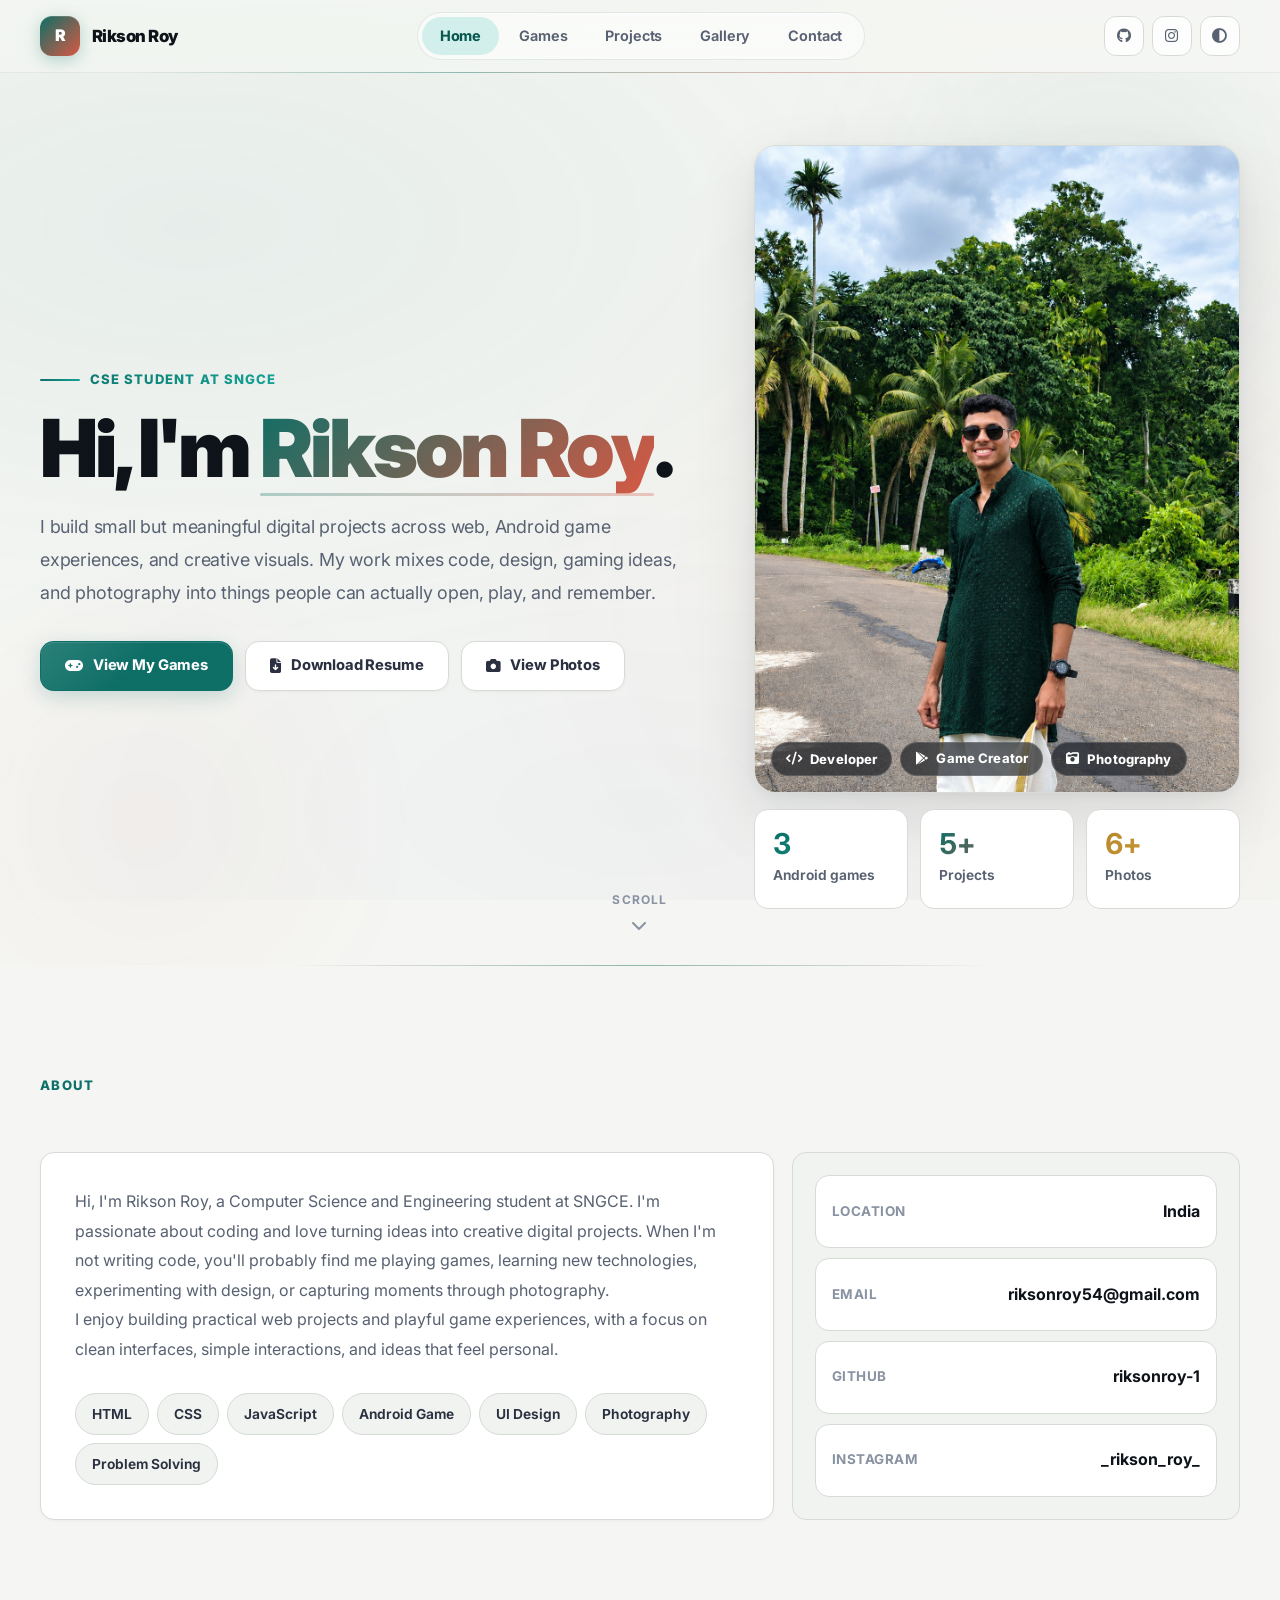
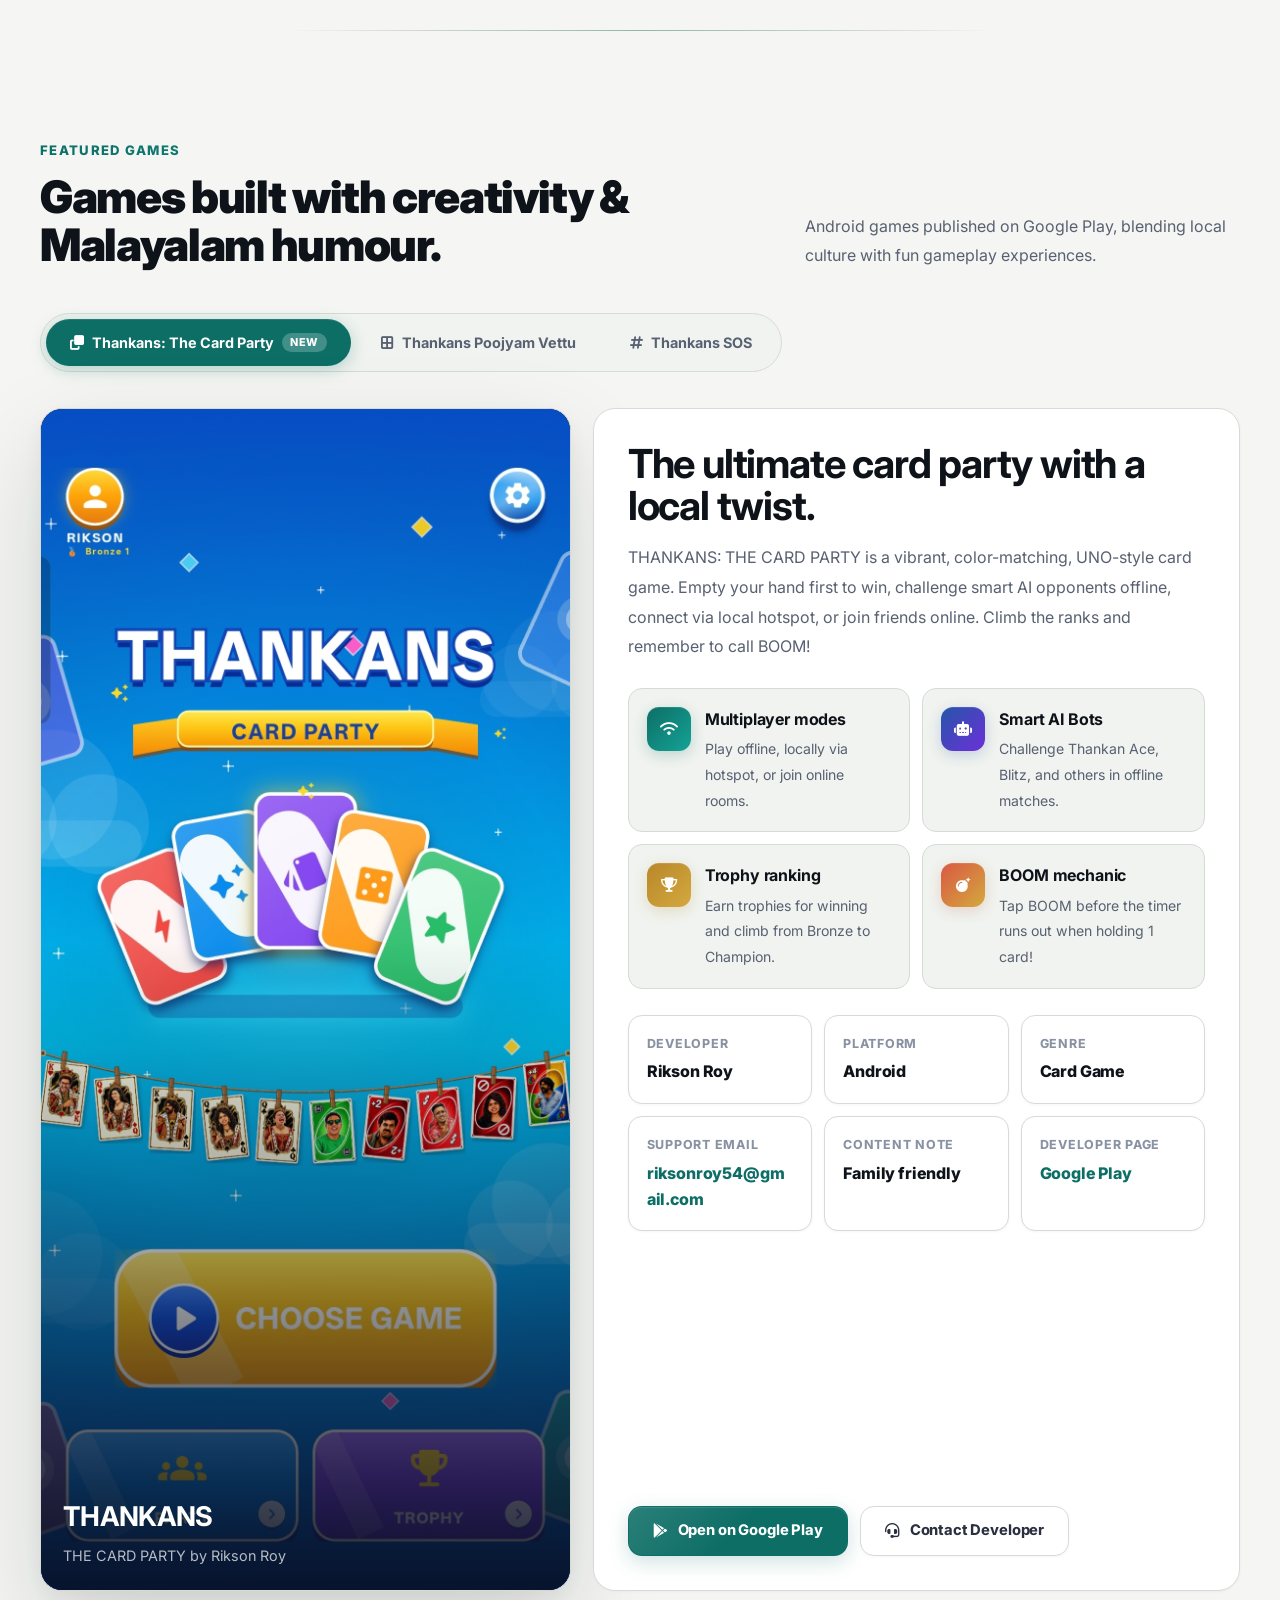
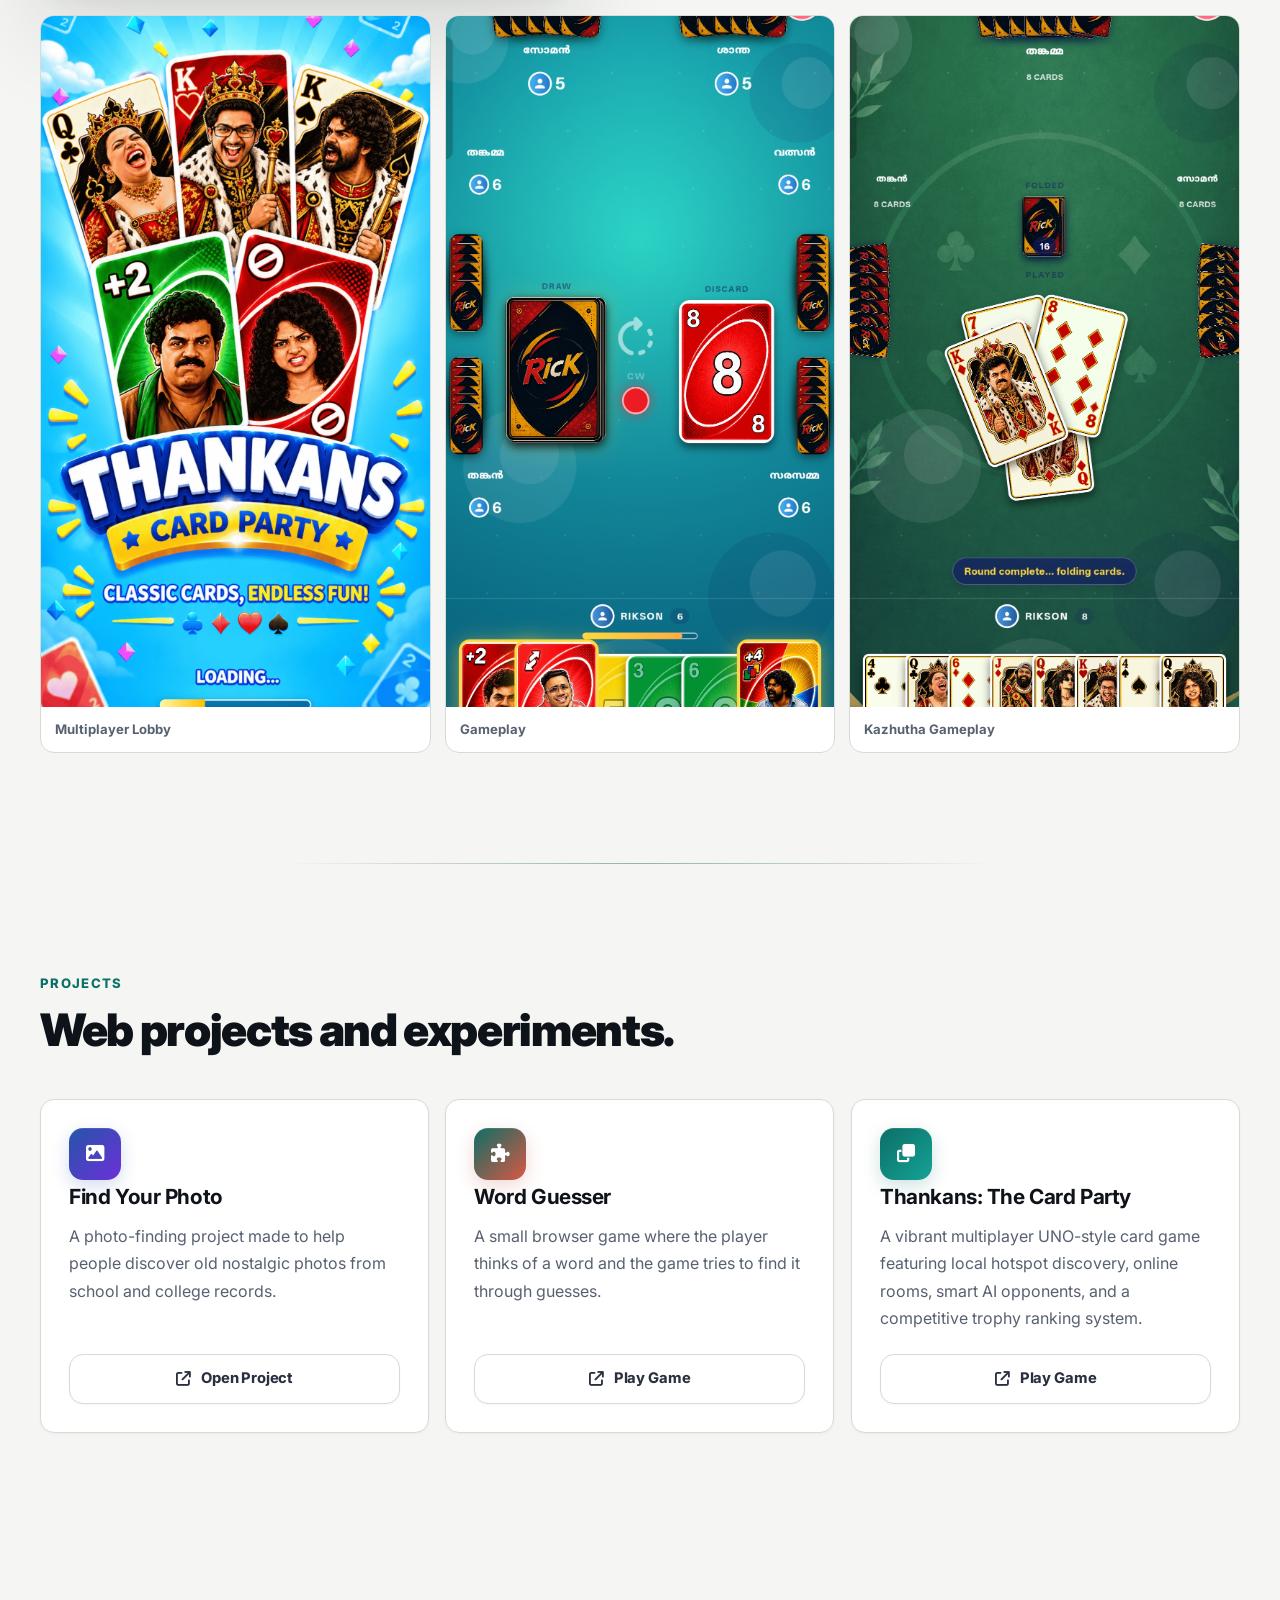
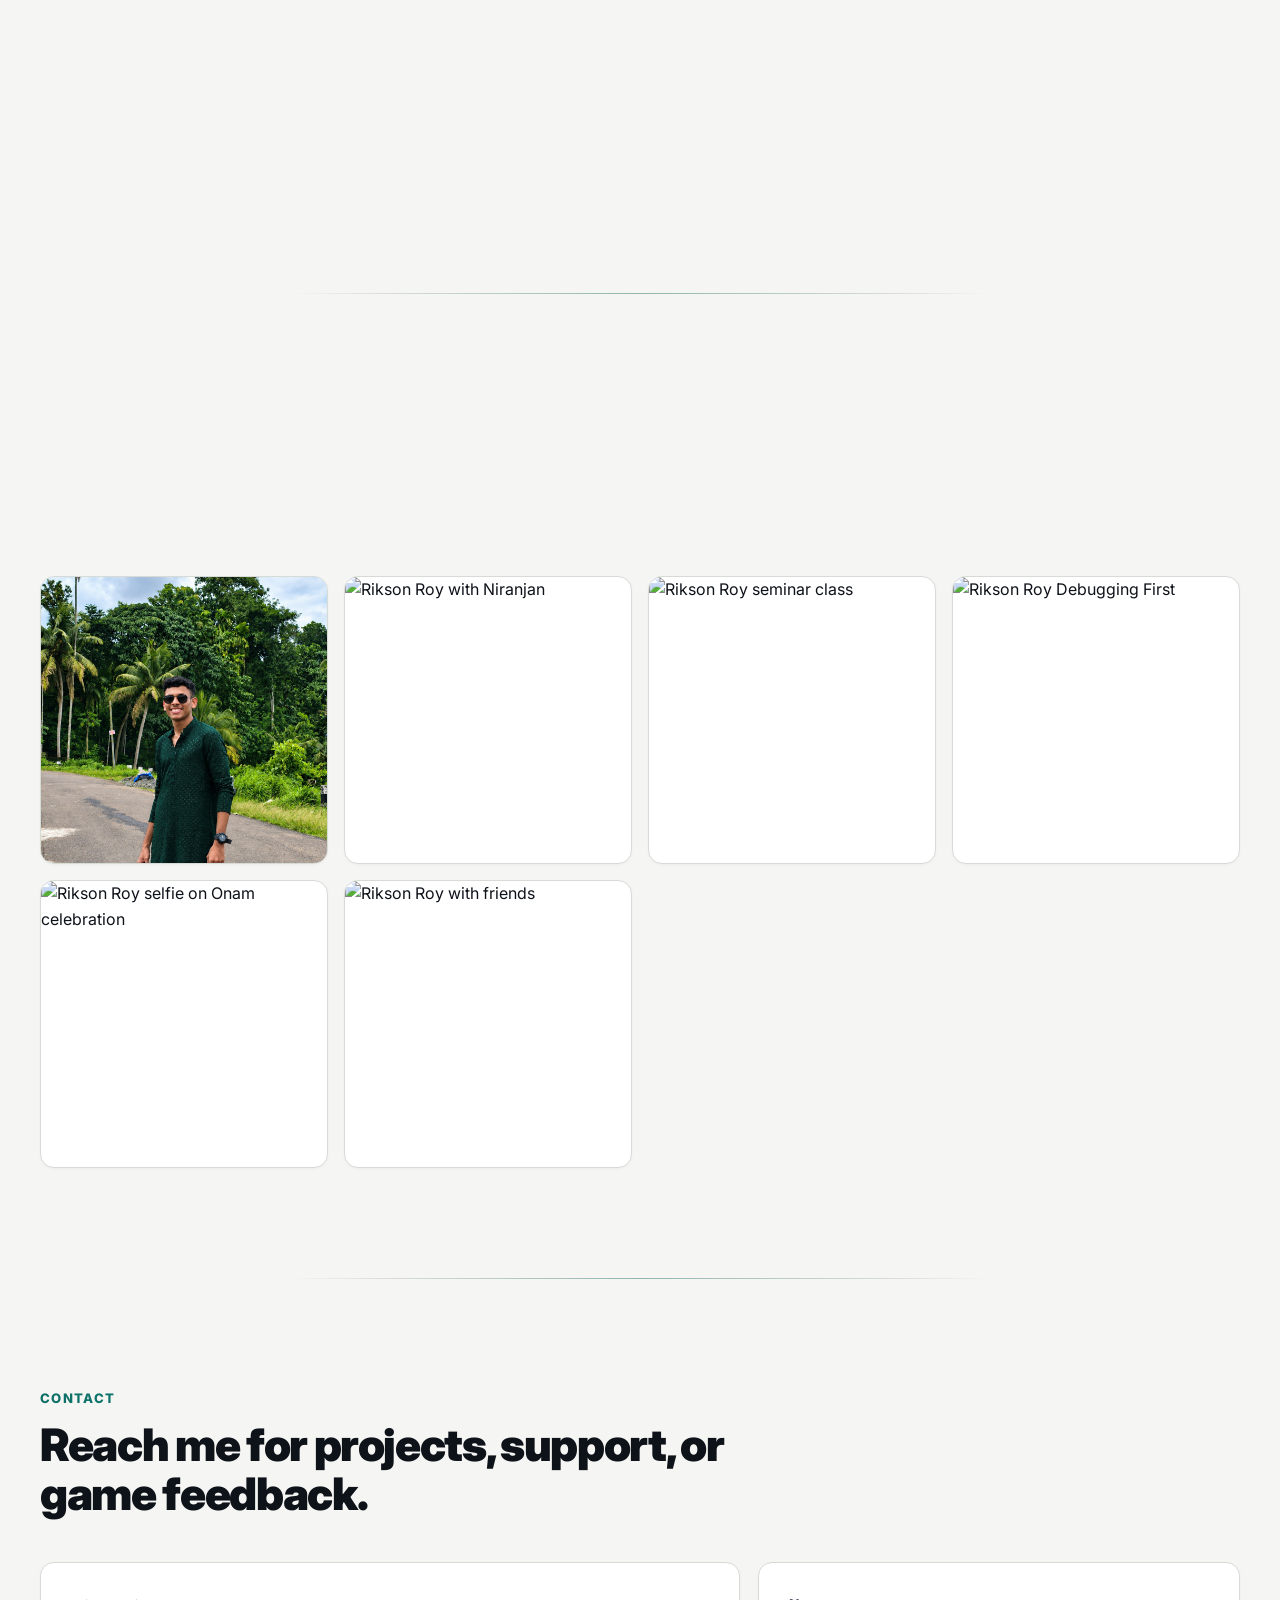
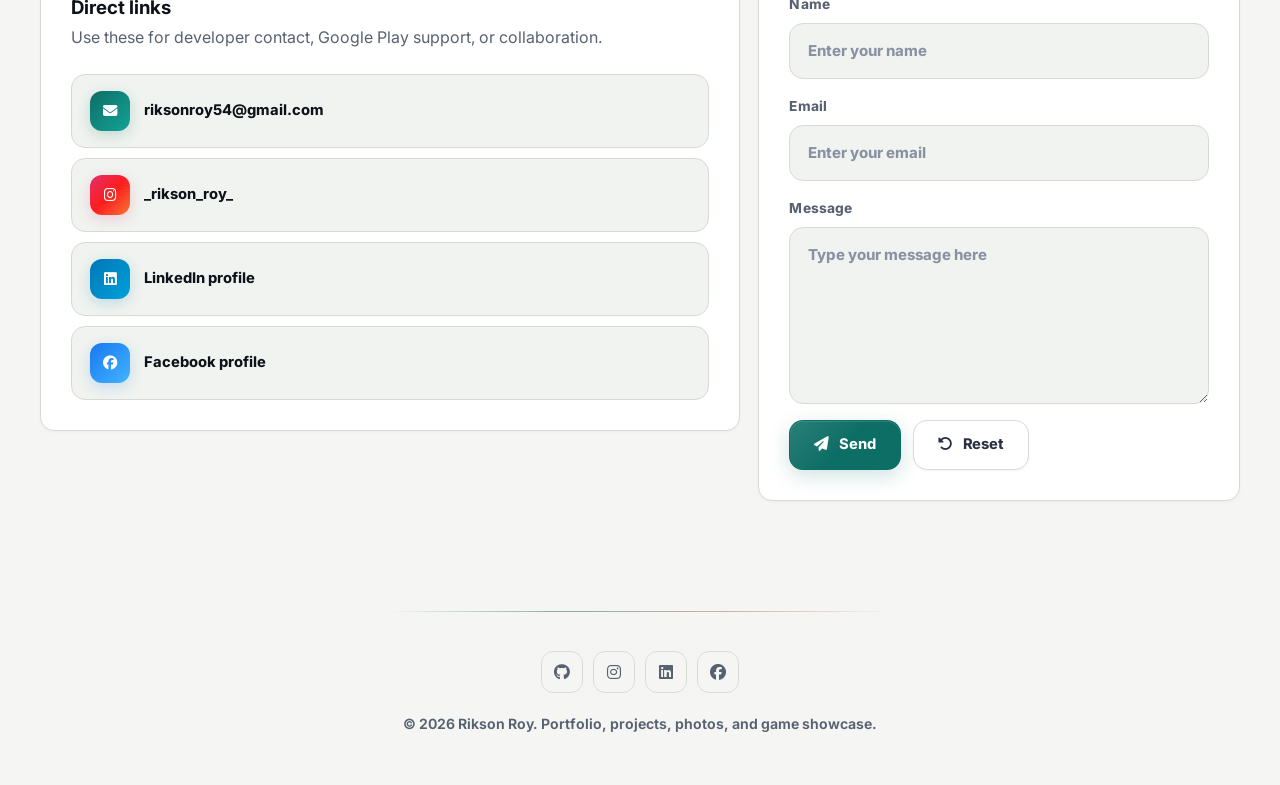
==== commit 94644ba7: "Update index.html" ====
--- a/index.html
+++ b/index.html
@@ -1,4 +1,9 @@
-<!doctype html><html lang="en" data-theme="light"><head><meta charset="utf-8"><meta name="viewport" content="width=device-width,initial-scale=1"><title>Rikson Roy | CSE Student, Developer &amp; Game Creator</title><meta name="description" content="Hi, I'm Rikson Roy, a Computer Science and Engineering student at SNGCE, developer, game creator, and photography enthusiast. Explore my projects, photos, social links, and Android games THANKANS POOJYAM VETTU, THANKANS SOS & THANKANS: THE CARD PARTY."><meta name="keywords" content="Rikson Roy, Rikson, CSE student, SNGCE, portfolio, projects, coder, developer, web developer, photography, game developer, Android game, THANKANS POOJYAM VETTU, Poojyam Vettu, THANKANS SOS, SOS game, Malayalam humour game, Thankans The Card Party, UNO style game"><meta name="author" content="Rikson Roy"><link rel="canonical" href="https://riksonroy-1.github.io/Rikson_roy/"><meta name="robots" content="index, follow, max-image-preview:large"><meta name="theme-color" content="#101820"><link rel="preconnect" href="https://cdnjs.cloudflare.com"><link rel="preconnect" href="https://i.ibb.co"><link rel="preconnect" href="https://fonts.googleapis.com"><link rel="preconnect" href="https://fonts.gstatic.com" crossorigin><link href="https://fonts.googleapis.com/css2?family=Inter:wght@400;500;600;700;800;900&family=JetBrains+Mono:wght@500;700&display=swap" rel="stylesheet"><link rel="stylesheet" href="https://cdnjs.cloudflare.com/ajax/libs/font-awesome/6.5.0/css/all.min.css"><link rel="icon" href="assets/rikson_roy_dp.jpg"><meta property="og:type" content="profile"><meta property="og:title" content="Rikson Roy Portfolio"><meta property="og:description" content="CSE Student, Developer &amp; Game Creator"><meta property="og:image" content="assets/rikson_roy_dp.jpg"><meta property="og:image:alt" content="Profile photo of Rikson Roy"><meta property="og:url" content="https://riksonroy-1.github.io/Rikson_roy/"><meta name="twitter:card" content="summary_large_image"><meta name="twitter:title" content="Rikson Roy Portfolio"><meta name="twitter:description" content="CSE Student, Developer &amp; Game Creator"><meta name="twitter:image" content="assets/rikson_roy_dp.jpg"><meta name="google-site-verification" content="RRdUpbs9sd3b3C0YNsVh9OXVfetGoLlZ-_ZB2G-GhHw"><script type="application/ld+json">{
+<!doctype html><html lang="en" data-theme="light"><head><meta charset="utf-8"><script async src="https://www.googletagmanager.com/gtm.js?id=G-KBHQL3JMH5"></script>
+<script>
+  window.dataLayer = window.dataLayer || [];
+  function gtag(){dataLayer.push(arguments);}
+  gtag('js', new Date());
+</script><meta name="viewport" content="width=device-width,initial-scale=1"><title>Rikson Roy | CSE Student, Developer &amp; Game Creator</title><meta name="description" content="Hi, I'm Rikson Roy, a Computer Science and Engineering student at SNGCE, developer, game creator, and photography enthusiast. Explore my projects, photos, social links, and Android games THANKANS POOJYAM VETTU, THANKANS SOS & THANKANS: THE CARD PARTY."><meta name="keywords" content="Rikson Roy, Rikson, CSE student, SNGCE, portfolio, projects, coder, developer, web developer, photography, game developer, Android game, THANKANS POOJYAM VETTU, Poojyam Vettu, THANKANS SOS, SOS game, Malayalam humour game, Thankans The Card Party, UNO style game"><meta name="author" content="Rikson Roy"><link rel="canonical" href="https://riksonroy-1.github.io/Rikson_roy/"><meta name="robots" content="index, follow, max-image-preview:large"><meta name="theme-color" content="#101820"><link rel="preconnect" href="https://cdnjs.cloudflare.com"><link rel="preconnect" href="https://i.ibb.co"><link rel="preconnect" href="https://fonts.googleapis.com"><link rel="preconnect" href="https://fonts.gstatic.com" crossorigin><link href="https://fonts.googleapis.com/css2?family=Inter:wght@400;500;600;700;800;900&family=JetBrains+Mono:wght@500;700&display=swap" rel="stylesheet"><link rel="stylesheet" href="https://cdnjs.cloudflare.com/ajax/libs/font-awesome/6.5.0/css/all.min.css"><link rel="icon" href="assets/rikson_roy_dp.jpg"><meta property="og:type" content="profile"><meta property="og:title" content="Rikson Roy Portfolio"><meta property="og:description" content="CSE Student, Developer &amp; Game Creator"><meta property="og:image" content="assets/rikson_roy_dp.jpg"><meta property="og:image:alt" content="Profile photo of Rikson Roy"><meta property="og:url" content="https://riksonroy-1.github.io/Rikson_roy/"><meta name="twitter:card" content="summary_large_image"><meta name="twitter:title" content="Rikson Roy Portfolio"><meta name="twitter:description" content="CSE Student, Developer &amp; Game Creator"><meta name="twitter:image" content="assets/rikson_roy_dp.jpg"><meta name="google-site-verification" content="RRdUpbs9sd3b3C0YNsVh9OXVfetGoLlZ-_ZB2G-GhHw"><script type="application/ld+json">{
     "@context": "https://schema.org",
     "@graph": [
       {
